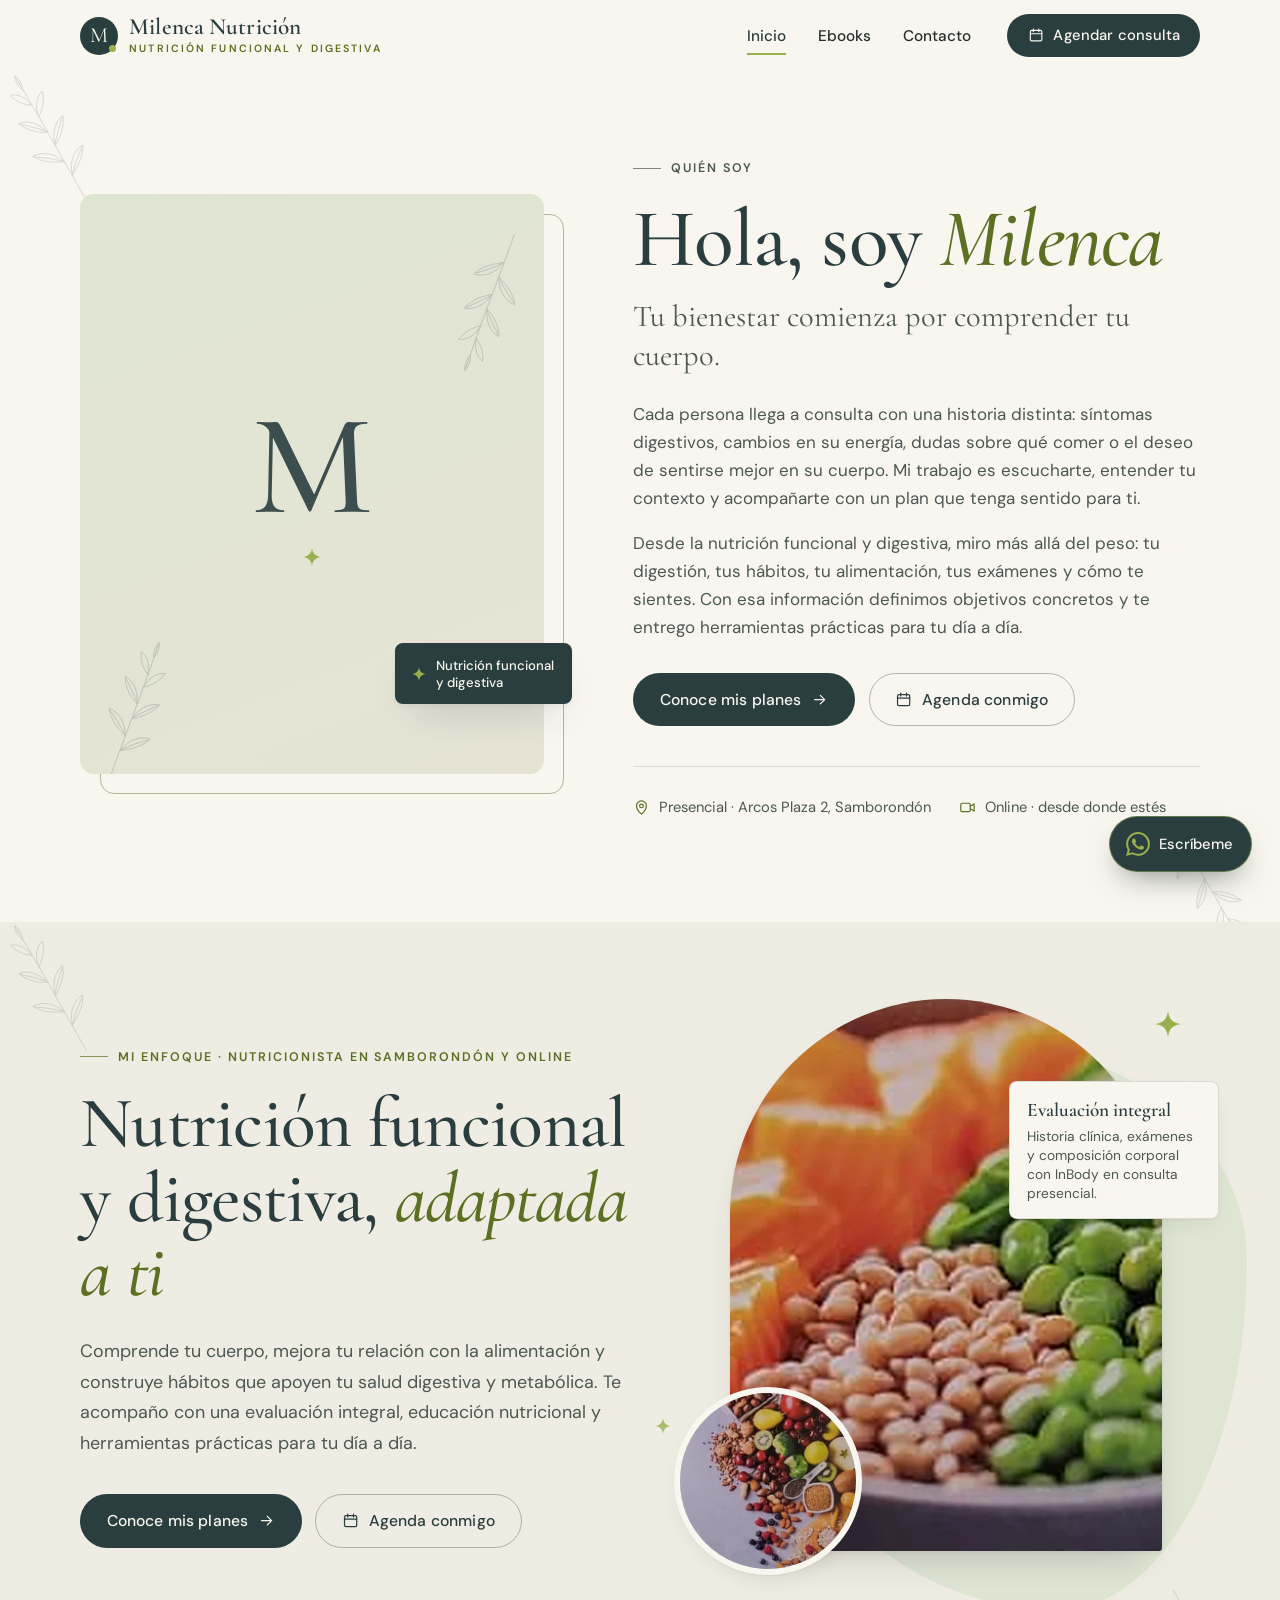
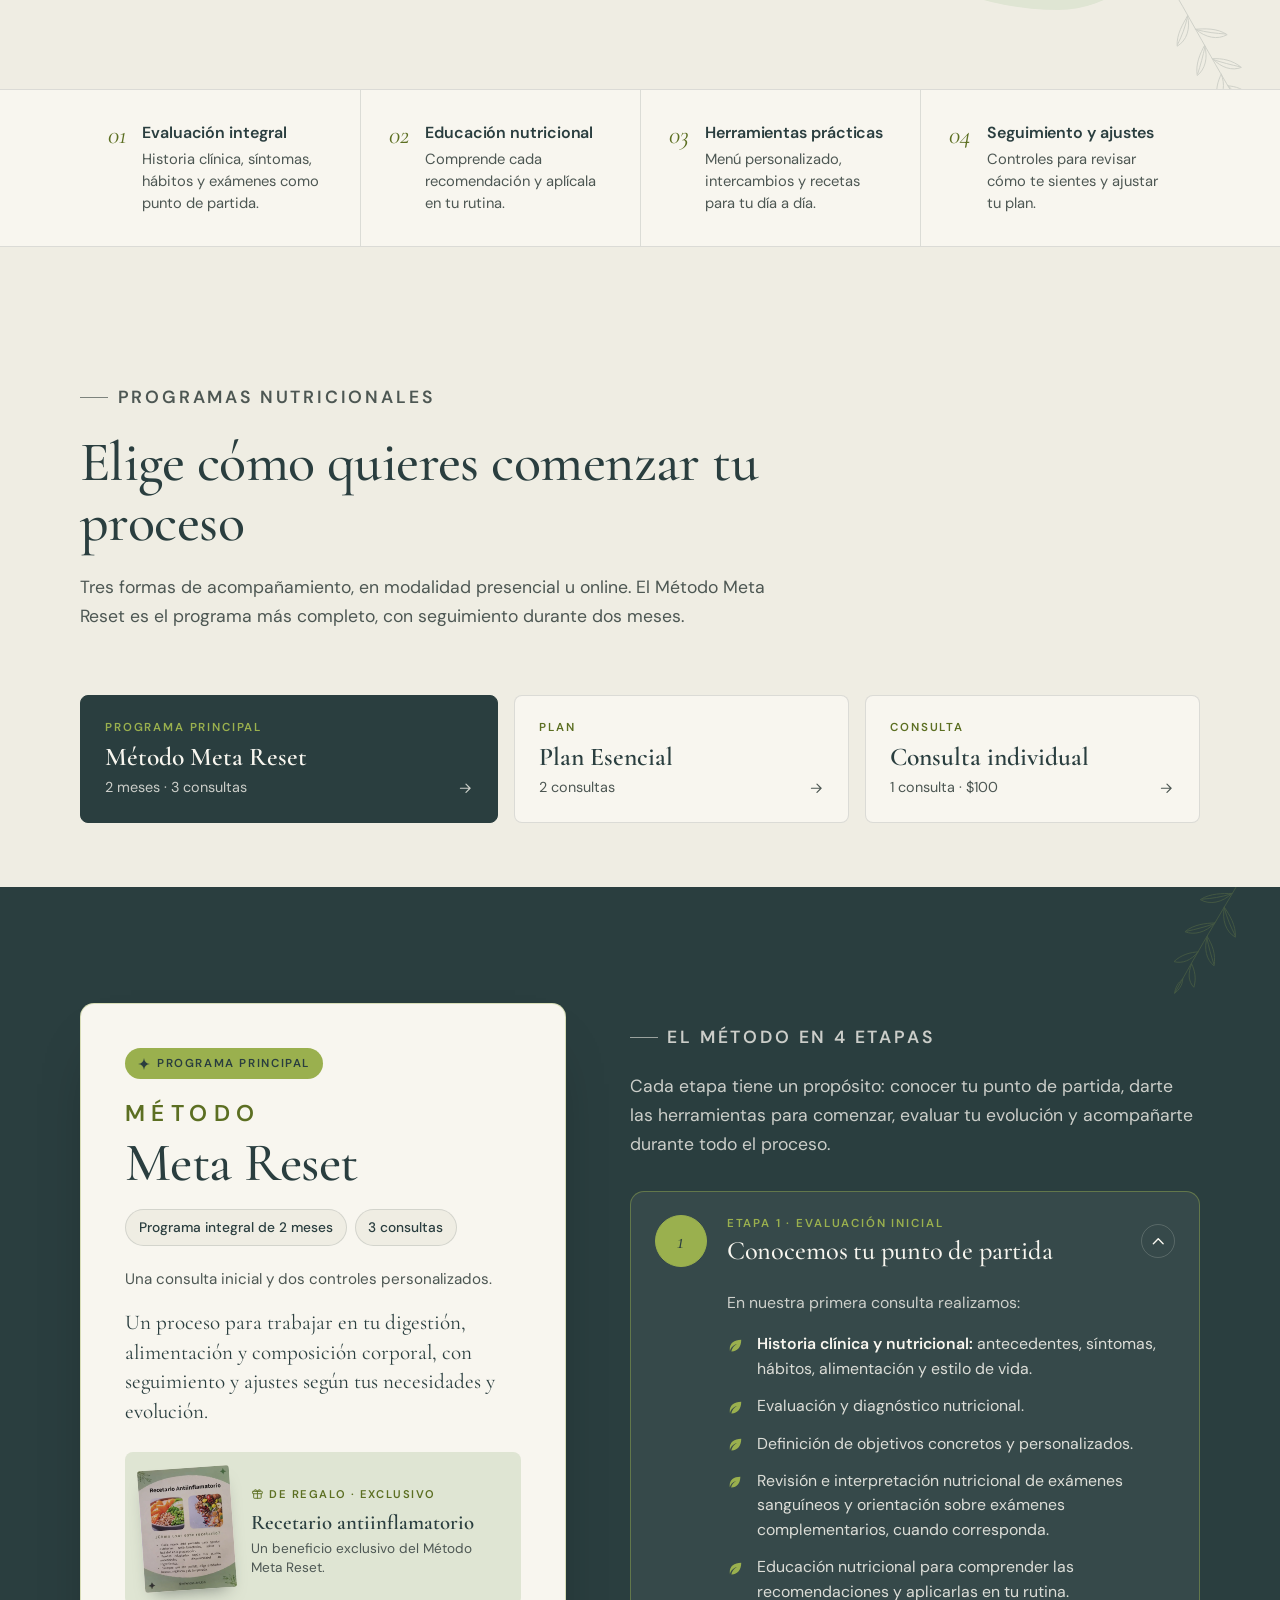
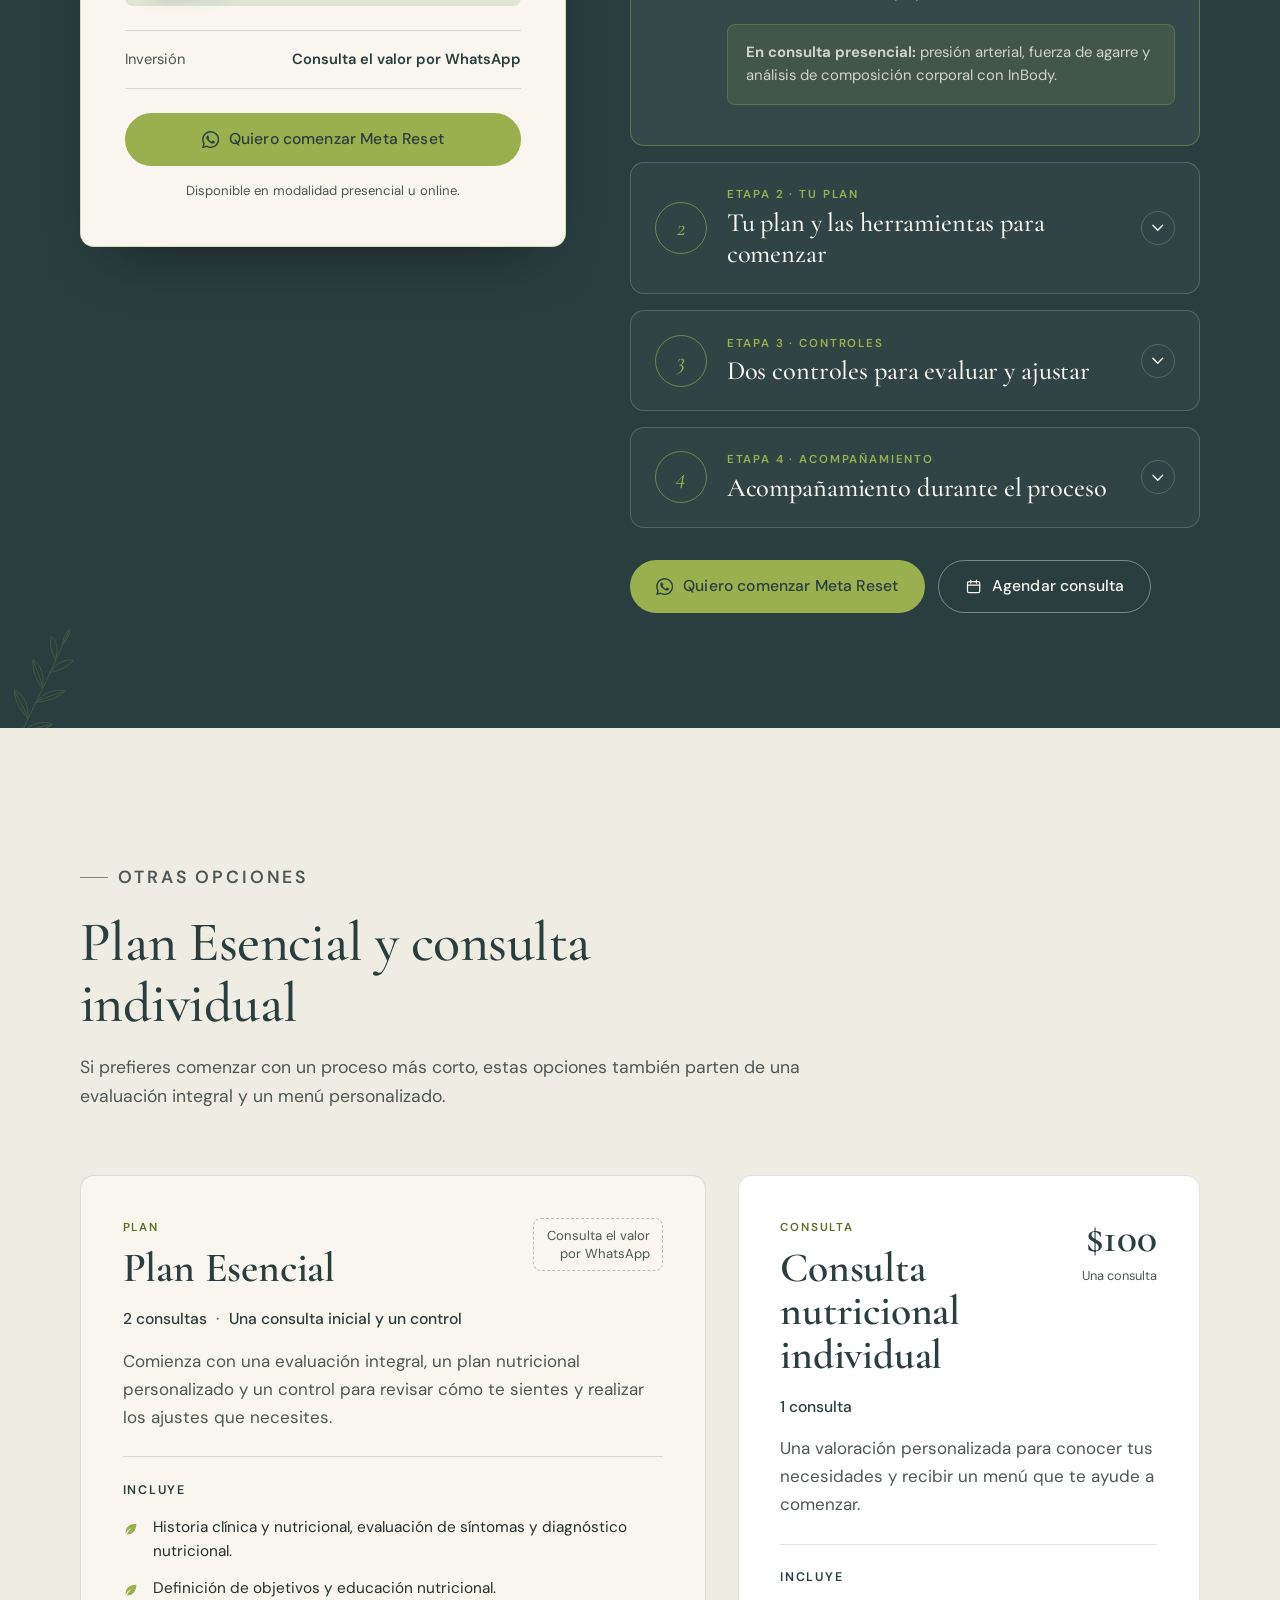
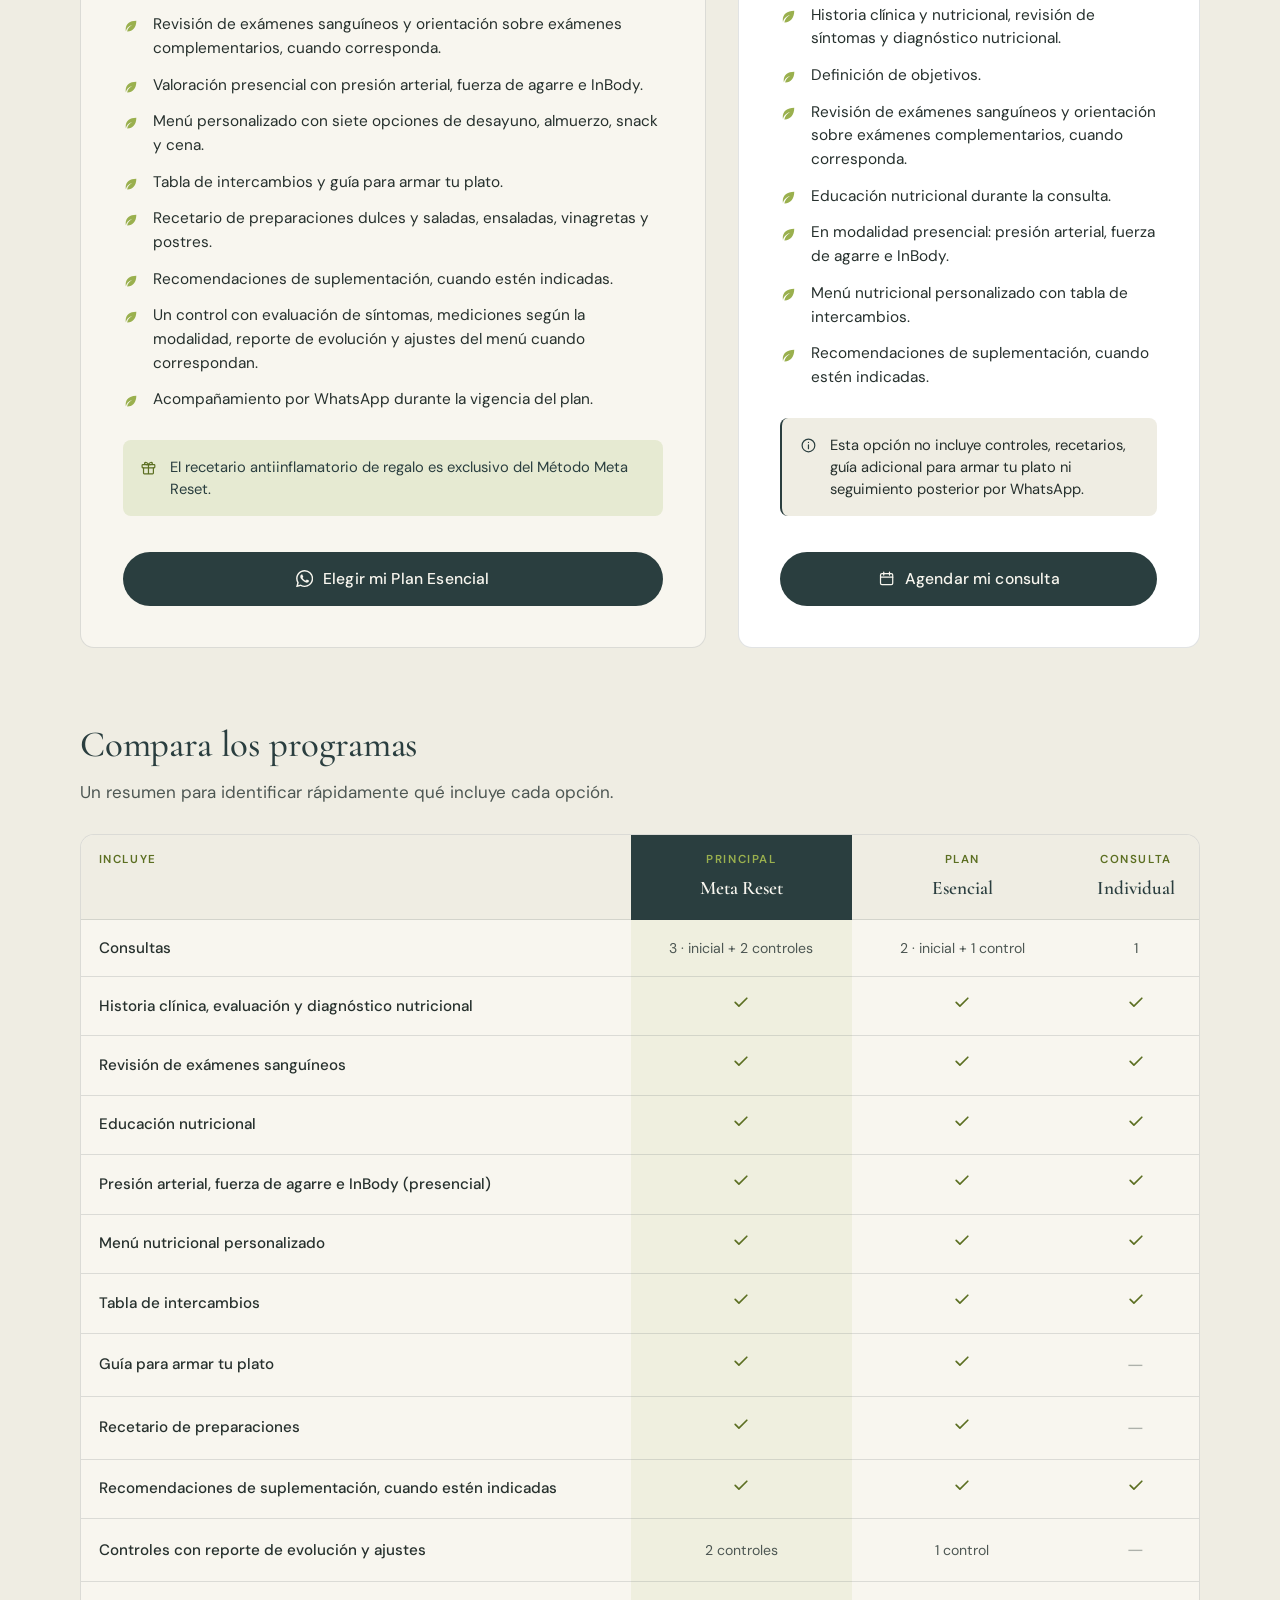
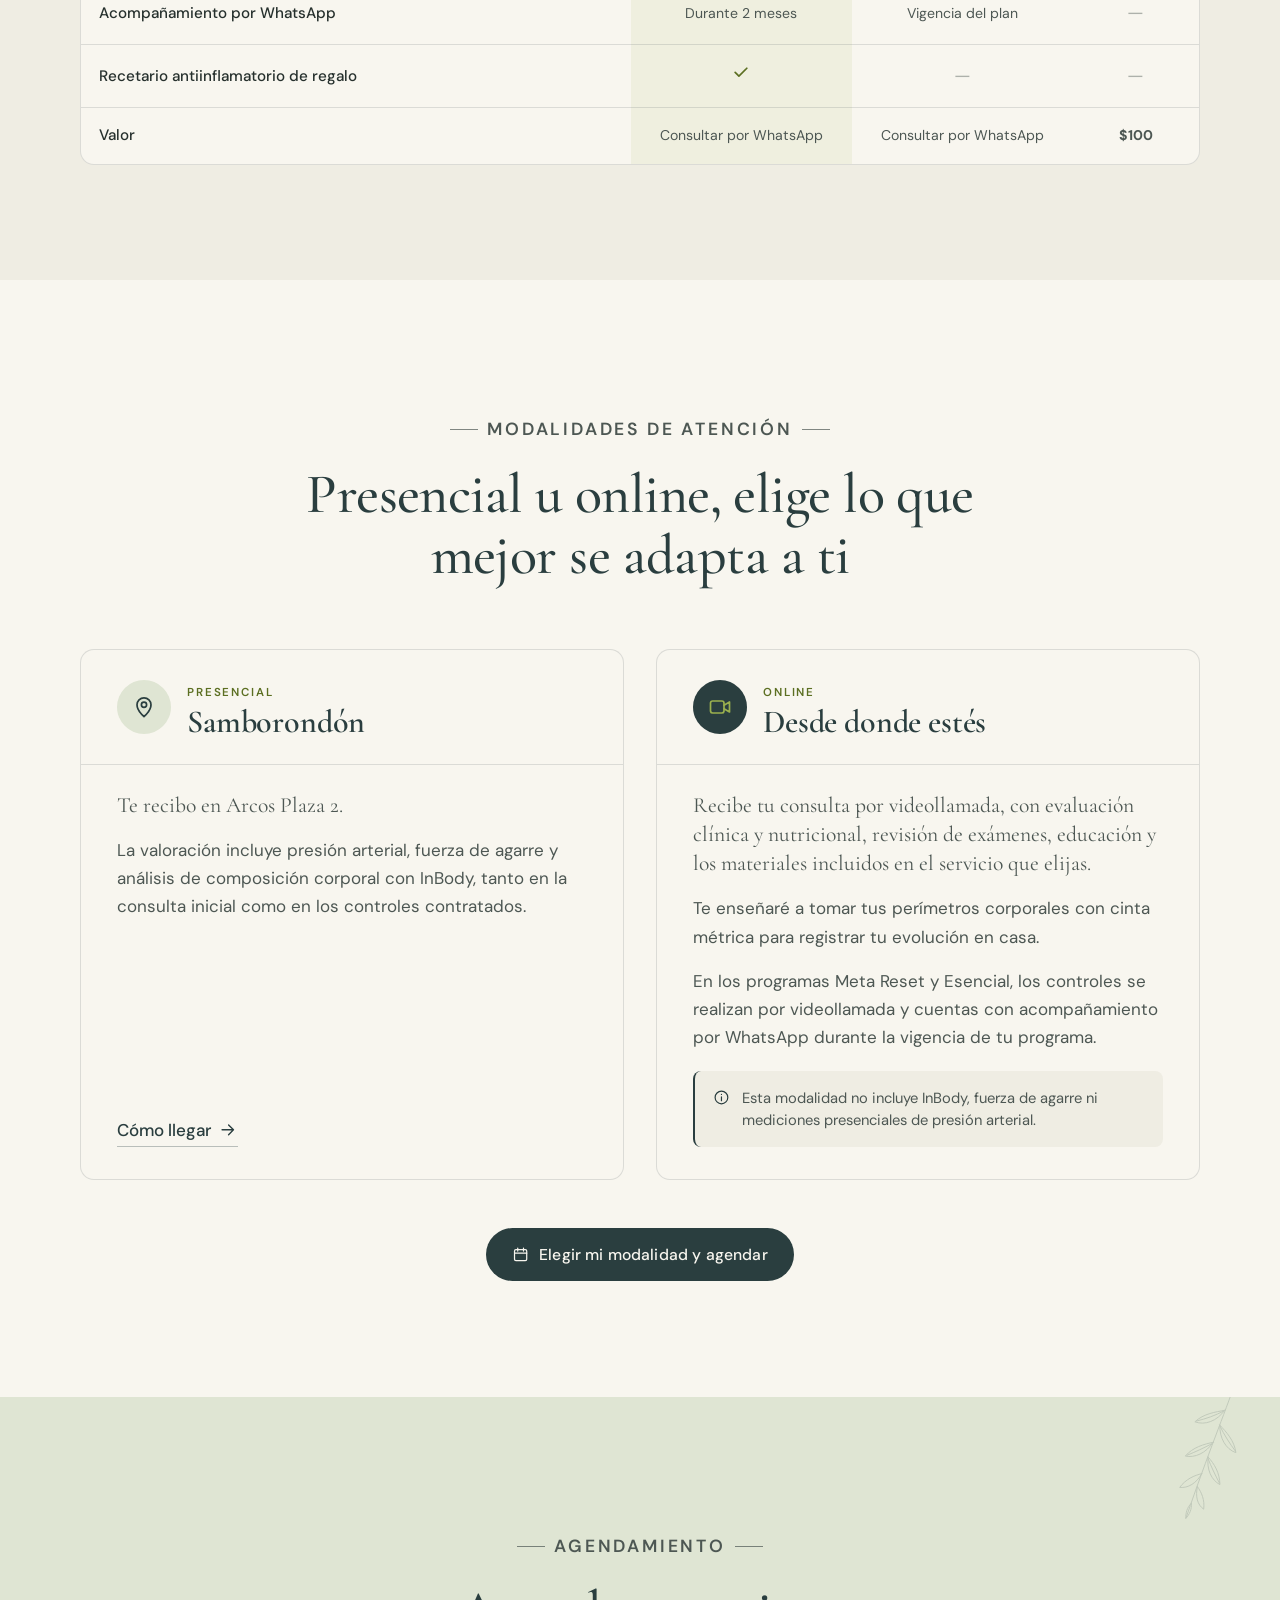
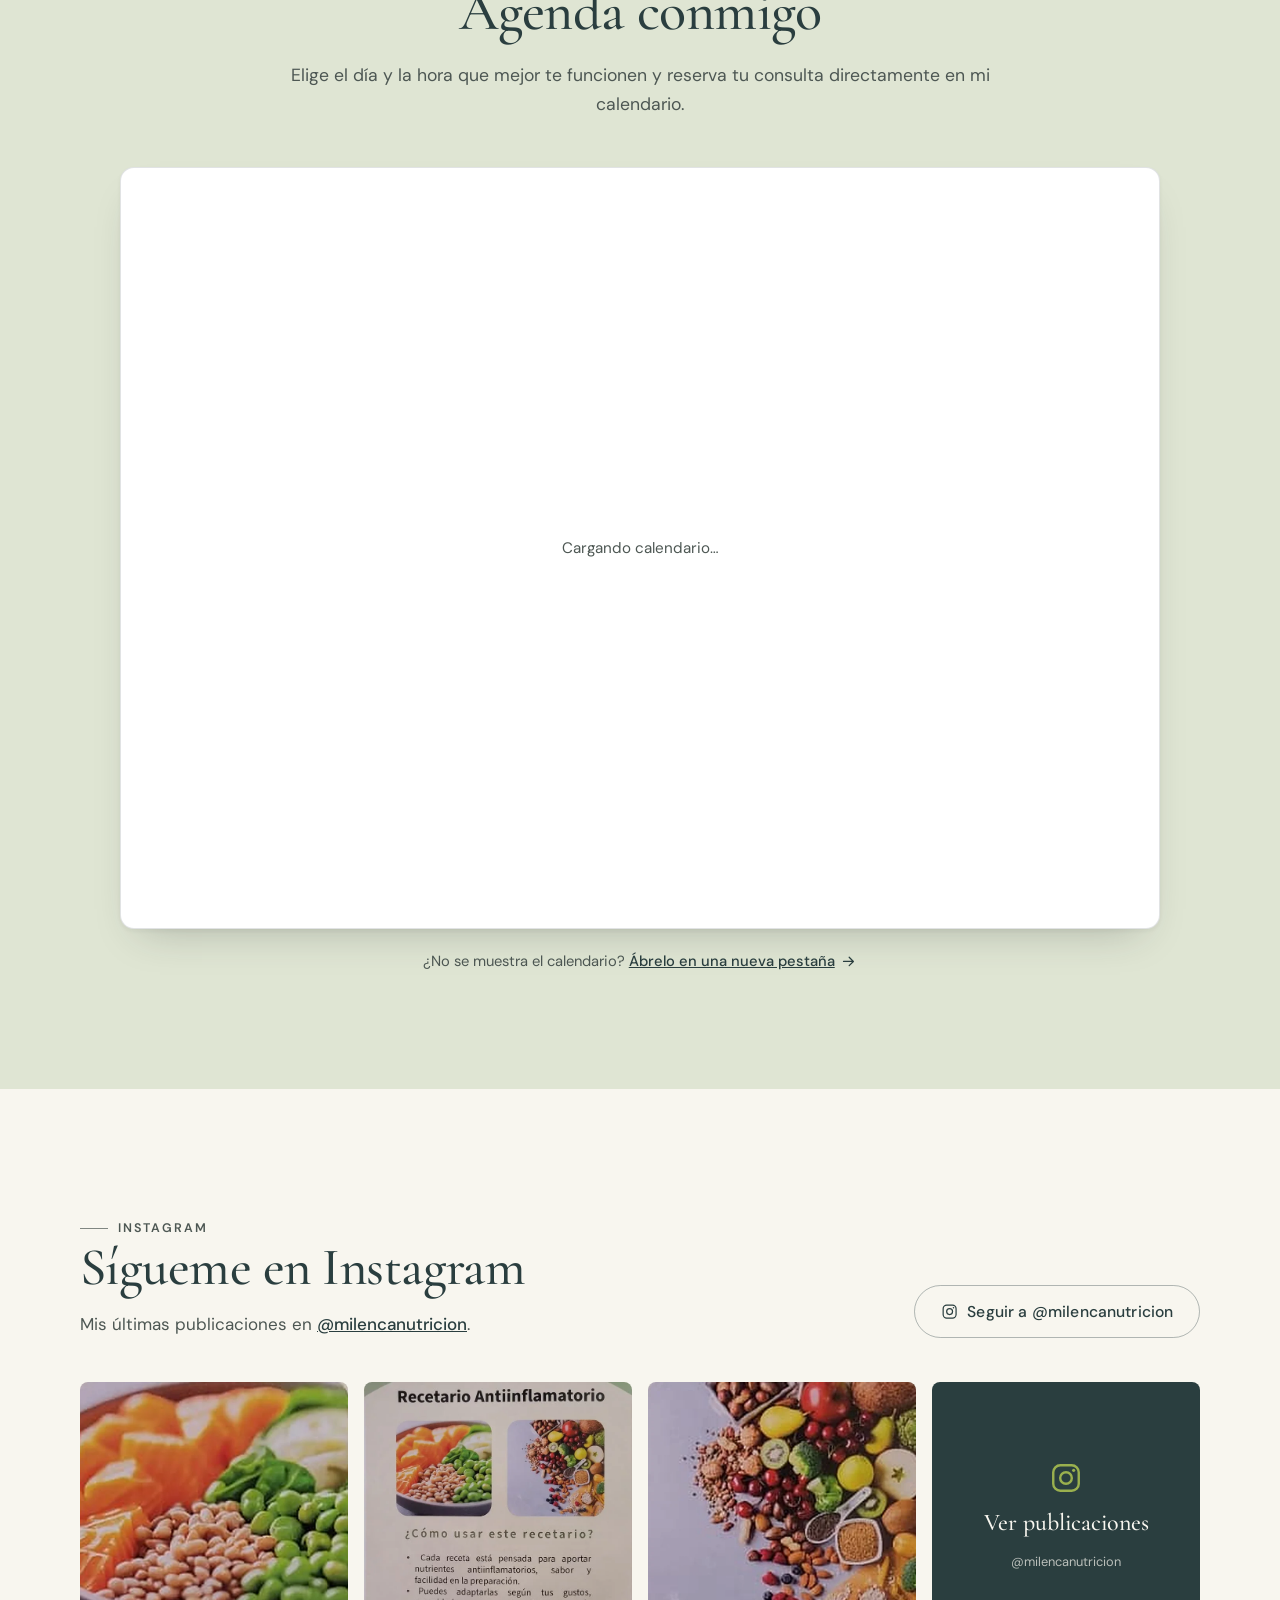
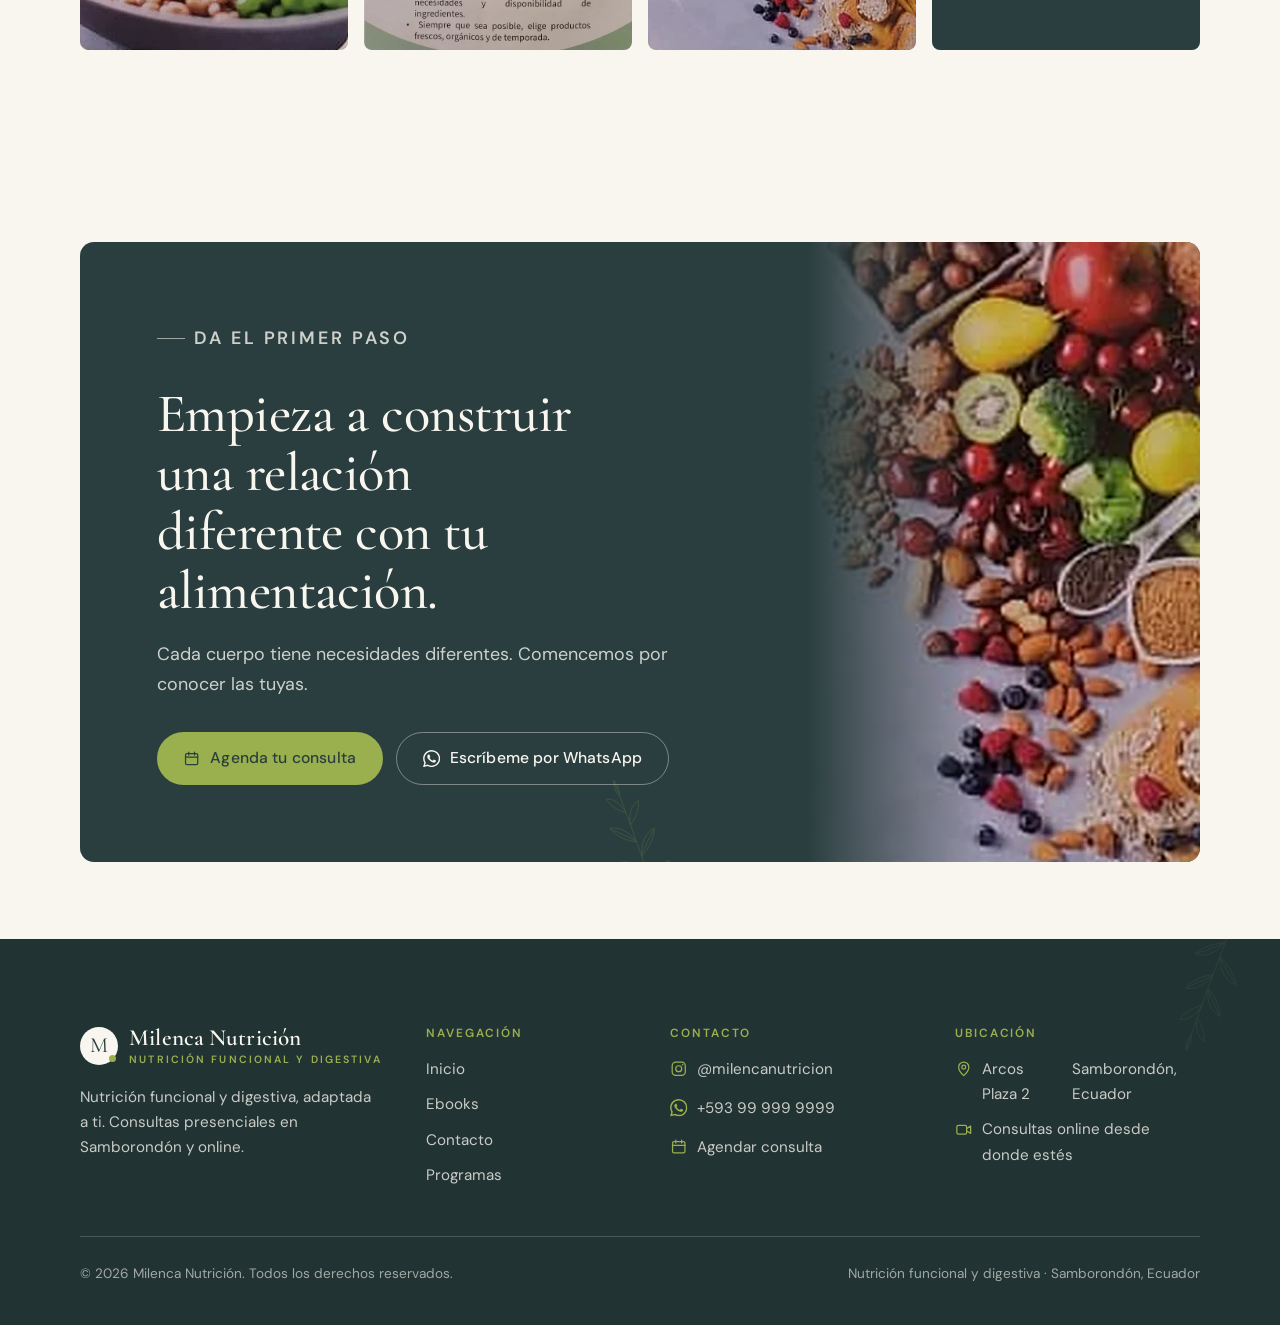
==== index.html @ fecabc4b "Add files via upload" ====
<!DOCTYPE html>
<html lang="es">
<head>
  <meta charset="utf-8">
  <meta name="viewport" content="width=device-width, initial-scale=1">
  <title>Milenca Nutrición | Nutricionista en Samborondón · Nutrición funcional y digestiva</title>
  <meta name="description" content="Nutricionista en Samborondón y online. Nutrición funcional y digestiva con evaluación integral, plan nutricional personalizado y seguimiento. Conoce el Método Meta Reset.">
  <meta name="robots" content="index, follow">
  <meta name="author" content="Milenca Nutrición">
  <meta name="theme-color" content="#2A3E3F">

  <!-- Open Graph / redes sociales.
       Al publicar, puedes reemplazar las rutas relativas de og:image por la URL absoluta
       (ej.: https://usuario.github.io/repositorio/assets/images/og-image.jpg). Ver README. -->
  <meta property="og:type" content="website">
  <meta property="og:locale" content="es_EC">
  <meta property="og:site_name" content="Milenca Nutrición">
  <meta property="og:title" content="Milenca Nutrición · Nutrición funcional y digestiva, adaptada a ti">
  <meta property="og:description" content="Nutricionista en Samborondón y online. Nutrición funcional y digestiva con evaluación integral, plan nutricional personalizado y seguimiento. Conoce el Método Meta Reset.">
  <meta property="og:image" content="assets/images/og-image.jpg">
  <meta property="og:image:width" content="1200">
  <meta property="og:image:height" content="630">
  <meta property="og:image:alt" content="Milenca Nutrición · Nutrición funcional y digestiva en Samborondón y online">
  <meta name="twitter:card" content="summary_large_image">
  <meta name="twitter:title" content="Milenca Nutrición · Nutrición funcional y digestiva, adaptada a ti">
  <meta name="twitter:description" content="Nutricionista en Samborondón y online. Nutrición funcional y digestiva con evaluación integral, plan nutricional personalizado y seguimiento. Conoce el Método Meta Reset.">
  <meta name="twitter:image" content="assets/images/og-image.jpg">

  <link rel="icon" href="assets/icons/favicon.svg" type="image/svg+xml">
  <link rel="icon" href="assets/icons/favicon-32.png" sizes="32x32" type="image/png">
  <link rel="apple-touch-icon" href="assets/icons/apple-touch-icon.png">
  <link rel="manifest" href="assets/icons/site.webmanifest">

  <link rel="preconnect" href="https://fonts.googleapis.com">
  <link rel="preconnect" href="https://fonts.gstatic.com" crossorigin>
  <link rel="stylesheet" href="https://fonts.googleapis.com/css2?family=Cormorant+Garamond:ital,wght@0,500;0,600;1,500&amp;family=DM+Sans:opsz,wght@9..40,400;9..40,500;9..40,600&amp;display=swap">
  <link rel="stylesheet" href="css/styles.css">
  <script type="application/ld+json">
  {
    "@context": "https://schema.org",
    "@type": "MedicalBusiness",
    "name": "Milenca Nutrición",
    "description": "Nutricionista en Samborondón. Nutrición funcional y digestiva, consulta nutricional presencial y online, y planes nutricionales personalizados.",
    "medicalSpecialty": "DietNutrition",
    "image": "assets/images/og-image.jpg",
    "address": {
      "@type": "PostalAddress",
      "streetAddress": "Arcos Plaza 2",
      "addressLocality": "Samborondón",
      "addressRegion": "Guayas",
      "addressCountry": "EC"
    },
    "areaServed": ["Samborondón", "Guayaquil", "Ecuador", "Online"],
    "sameAs": ["https://www.instagram.com/milencanutricion/"]
  }
  </script>
  <script>document.documentElement.classList.add("js");</script>
  <script src="js/config.js" defer></script>
  <script src="js/main.js" defer></script>
</head><body>
<svg xmlns="http://www.w3.org/2000/svg" style="display:none" aria-hidden="true">
  <symbol id="i-wa" viewBox="0 0 24 24"><path fill="currentColor" d="M17.47 14.38c-.3-.15-1.76-.87-2.03-.97-.27-.1-.47-.15-.67.15-.2.3-.77.97-.94 1.16-.17.2-.35.22-.64.07-.3-.15-1.26-.46-2.39-1.47-.88-.79-1.48-1.76-1.65-2.06-.17-.3-.02-.46.13-.6.13-.14.3-.35.45-.52.15-.17.2-.3.3-.5.1-.2.05-.37-.03-.52-.07-.15-.67-1.61-.91-2.2-.24-.58-.49-.5-.67-.51h-.57c-.2 0-.52.07-.8.37-.27.3-1.04 1.02-1.04 2.48s1.07 2.88 1.21 3.07c.15.2 2.1 3.2 5.08 4.49.71.31 1.26.49 1.7.63.71.22 1.36.19 1.87.12.57-.09 1.76-.72 2-1.41.25-.7.25-1.29.18-1.41-.08-.13-.27-.2-.57-.35zm-5.42 7.4h-.01a9.87 9.87 0 0 1-5.03-1.38l-.36-.21-3.74.98 1-3.65-.24-.37a9.86 9.86 0 0 1-1.51-5.26c0-5.45 4.44-9.88 9.89-9.88 2.64 0 5.12 1.03 6.99 2.9a9.82 9.82 0 0 1 2.89 6.99c0 5.45-4.44 9.88-9.88 9.88zm8.41-18.3A11.82 11.82 0 0 0 12.05 0C5.5 0 .16 5.34.16 11.89c0 2.1.55 4.14 1.59 5.95L.06 24l6.3-1.65a11.88 11.88 0 0 0 5.68 1.45h.01c6.55 0 11.89-5.34 11.89-11.89a11.82 11.82 0 0 0-3.48-8.41z"/></symbol>
  <symbol id="i-ig" viewBox="0 0 24 24"><g fill="none" stroke="currentColor" stroke-width="1.7"><rect x="3" y="3" width="18" height="18" rx="5"/><circle cx="12" cy="12" r="4.1"/></g><circle cx="17.4" cy="6.6" r="1.1" fill="currentColor"/></symbol>
  <symbol id="i-pin" viewBox="0 0 24 24"><g fill="none" stroke="currentColor" stroke-width="1.7" stroke-linecap="round" stroke-linejoin="round"><path d="M12 21.5s-7-6.1-7-11.7a7 7 0 0 1 14 0c0 5.6-7 11.7-7 11.7z"/><circle cx="12" cy="9.8" r="2.6"/></g></symbol>
  <symbol id="i-cal" viewBox="0 0 24 24"><g fill="none" stroke="currentColor" stroke-width="1.7" stroke-linecap="round" stroke-linejoin="round"><rect x="3.5" y="5" width="17" height="15.5" rx="2"/><path d="M3.5 10h17M8 3v4M16 3v4"/></g></symbol>
  <symbol id="i-video" viewBox="0 0 24 24"><g fill="none" stroke="currentColor" stroke-width="1.7" stroke-linecap="round" stroke-linejoin="round"><rect x="2.5" y="6" width="13.5" height="12" rx="2.2"/><path d="m16 10.2 5.5-3.2v10l-5.5-3.2"/></g></symbol>
  <symbol id="i-arrow" viewBox="0 0 24 24"><path fill="none" stroke="currentColor" stroke-width="1.7" stroke-linecap="round" stroke-linejoin="round" d="M5 12h14M13 6l6 6-6 6"/></symbol>
  <symbol id="i-check" viewBox="0 0 24 24"><path fill="none" stroke="currentColor" stroke-width="2" stroke-linecap="round" stroke-linejoin="round" d="m5 12.5 4.5 4.5L19 7.5"/></symbol>
  <symbol id="i-chev" viewBox="0 0 24 24"><path fill="none" stroke="currentColor" stroke-width="1.7" stroke-linecap="round" stroke-linejoin="round" d="m6 9 6 6 6-6"/></symbol>
  <symbol id="i-gift" viewBox="0 0 24 24"><g fill="none" stroke="currentColor" stroke-width="1.7" stroke-linecap="round" stroke-linejoin="round"><rect x="3" y="8" width="18" height="4.5" rx="1"/><path d="M5 12.5V20a1 1 0 0 0 1 1h12a1 1 0 0 0 1-1v-7.5M12 8v13M12 8C10.5 4.5 6.5 4 6.5 6.3 6.5 8 10 8 12 8zm0 0c1.5-3.5 5.5-4 5.5-1.7C17.5 8 14 8 12 8z"/></g></symbol>
  <symbol id="i-info" viewBox="0 0 24 24"><g fill="none" stroke="currentColor" stroke-width="1.7" stroke-linecap="round"><circle cx="12" cy="12" r="9"/><path d="M12 11v5.5M12 7.6v.2"/></g></symbol>
  <symbol id="i-sparkle" viewBox="0 0 24 24"><path fill="currentColor" d="M12 0c.9 7.4 4.6 11.1 12 12-7.4.9-11.1 4.6-12 12-.9-7.4-4.6-11.1-12-12C7.4 11.1 11.1 7.4 12 0z"/></symbol>
  <symbol id="i-branch" viewBox="0 0 100 220"><g fill="none" stroke="currentColor" stroke-width="1.3" stroke-linecap="round" stroke-linejoin="round"><path d="M50 218C49 170 52 110 50 8"/><path d="M50.5 175c11.5-7 27.5-15 35.5-31-16 0-30 12-35.5 31z"/><path d="M51 174c11-12 21-20 33-28"/><path d="M50 152c-12-6-28-14-36-30 16 0 30 12 36 30z"/><path d="M49.5 151c-11-11-22-19-34-27"/><path d="M50.5 125c11.5-7 25.5-17 31.5-33-14 2-27 14-31.5 33z"/><path d="M51 123c10-11 19-20 29-29"/><path d="M50 102c-12-6-24-16-30-32 14 2 26 14 30 32z"/><path d="M49.5 100c-9-10-18-19-28-28"/><path d="M50.5 76c9.5-6 19.5-16 23.5-30-12 3-21 14-23.5 30z"/><path d="M50 56c-9-6-17-15-20-28 11 3 18 13 20 28z"/><path d="M50 30c-4-8-3-16 0-24 3 8 4 16 0 24z"/></g></symbol>
</svg>

<a class="skip-link" href="#contenido">Saltar al contenido</a>

<header class="site-header">
  <div class="container nav">
    <a class="brand" href="index.html" aria-label="Milenca Nutrición, ir al inicio">
      <span class="brand__mark" aria-hidden="true">M</span>
      <span class="brand__text">
        <span class="brand__name">Milenca Nutrición</span>
        <span class="brand__tag">Nutrición funcional y digestiva</span>
      </span>
    </a>

    <button class="nav__toggle" type="button" aria-expanded="false" aria-controls="menu-principal" aria-label="Abrir menú">
      <span class="nav__toggle-bars" aria-hidden="true"><span></span><span></span><span></span></span>
    </button>

    <nav class="nav__menu" id="menu-principal" aria-label="Navegación principal">
      <ul class="nav__links">
        <li><a href="index.html" aria-current="page">Inicio</a></li>
        <li><a href="ebooks.html">Ebooks</a></li>
        <li><a href="contacto.html">Contacto</a></li>
      </ul>
      <a class="btn btn--primary btn--sm" href="contacto.html" data-calendar>
        <svg class="icon" aria-hidden="true"><use href="#i-cal"/></svg>
        Agendar consulta
      </a>
    </nav>
  </div>
</header>

<main id="contenido">

  <!-- ===================== QUIÉN SOY (primera sección) ===================== -->
  <section class="intro" id="quien-soy" aria-labelledby="hero-title">
    <svg class="botanical botanical--tl" aria-hidden="true"><use href="#i-branch"/></svg>
    <svg class="botanical botanical--br" aria-hidden="true"><use href="#i-branch"/></svg>
    <div class="container about__grid">
      <div class="about__photo reveal">
        <div class="about__offset" aria-hidden="true"></div>
        <div class="about__frame">
          <!-- ✏️ FOTOGRAFÍA DE MILENCA
               Sube la foto a assets/images/ con el nombre milenca.webp (vertical, 4:5, ~1000x1250 px)
               y aparecerá aquí automáticamente. Mientras no exista, se muestra el monograma "M". -->
          <div class="about__placeholder" aria-hidden="true">
            <svg class="botanical botanical--a" aria-hidden="true"><use href="#i-branch"/></svg>
            <svg class="botanical botanical--b" aria-hidden="true"><use href="#i-branch"/></svg>
            <span class="monogram">M</span>
            <svg class="sparkle" aria-hidden="true"><use href="#i-sparkle"/></svg>
          </div>
          <img class="about__img" src="assets/images/milenca.webp" width="1000" height="1250" fetchpriority="high"
               alt="Milenca, nutricionista de Milenca Nutrición" onerror="this.remove()">
        </div>
        <div class="about__badge">
          <svg class="sparkle" aria-hidden="true"><use href="#i-sparkle"/></svg>
          <span>Nutrición funcional<br>y digestiva</span>
        </div>
      </div>

      <div class="about__content">
        <p class="eyebrow reveal">Quién soy</p>
        <h1 id="hero-title" class="about__title reveal" data-delay="1">Hola, soy <em>Milenca</em></h1>
        <p class="about__kicker reveal" data-delay="1">Tu bienestar comienza por comprender tu cuerpo.</p>
        <!-- ✏️ TEXTO DE PRESENTACIÓN EDITABLE: reemplaza estos párrafos por la presentación personal de Milenca. -->
        <div class="about__text reveal" data-delay="2">
          <p>Cada persona llega a consulta con una historia distinta: síntomas digestivos, cambios en su energía, dudas sobre qué comer o el deseo de sentirse mejor en su cuerpo. Mi trabajo es escucharte, entender tu contexto y acompañarte con un plan que tenga sentido para ti.</p>
          <p>Desde la nutrición funcional y digestiva, miro más allá del peso: tu digestión, tus hábitos, tu alimentación, tus exámenes y cómo te sientes. Con esa información definimos objetivos concretos y te entrego herramientas prácticas para tu día a día.</p>
        </div>
        <div class="btn-row reveal" data-delay="3">
          <a class="btn btn--primary" href="#planes">Conoce mis planes <svg class="icon arrow" aria-hidden="true"><use href="#i-arrow"/></svg></a>
          <a class="btn btn--ghost" href="#agenda"><svg class="icon" aria-hidden="true"><use href="#i-cal"/></svg> Agenda conmigo</a>
        </div>
        <ul class="hero__meta reveal" data-delay="3">
          <li><svg class="icon" aria-hidden="true"><use href="#i-pin"/></svg><span>Presencial · <span data-config="location.line1">Arcos Plaza 2</span>, Samborondón</span></li>
          <li><svg class="icon" aria-hidden="true"><use href="#i-video"/></svg> Online · desde donde estés</li>
        </ul>
      </div>
    </div>
  </section>

  <!-- ===================== PROPUESTA DE VALOR ===================== -->
  <section class="hero hero--value" id="enfoque" aria-labelledby="value-title">
    <svg class="botanical botanical--tl" aria-hidden="true"><use href="#i-branch"/></svg>
    <svg class="botanical botanical--br" aria-hidden="true"><use href="#i-branch"/></svg>
    <div class="container hero__grid">
      <div class="hero__content">
        <p class="eyebrow reveal">Mi enfoque · Nutricionista en Samborondón y online</p>
        <h2 id="value-title" class="hero__title reveal" data-delay="1">Nutrición funcional y digestiva, <em>adaptada a ti</em></h2>
        <p class="lead reveal" data-delay="2">Comprende tu cuerpo, mejora tu relación con la alimentación y construye hábitos que apoyen tu salud digestiva y metabólica. Te acompaño con una evaluación integral, educación nutricional y herramientas prácticas para tu día a día.</p>
        <div class="btn-row reveal" data-delay="3">
          <a class="btn btn--primary" href="#planes">Conoce mis planes <svg class="icon arrow" aria-hidden="true"><use href="#i-arrow"/></svg></a>
          <a class="btn btn--ghost" href="#agenda"><svg class="icon" aria-hidden="true"><use href="#i-cal"/></svg> Agenda conmigo</a>
        </div>
      </div>

      <div class="hero__visual reveal" data-delay="2">
        <div class="hero__blob" aria-hidden="true"></div>
        <div class="hero__arch">
          <img src="assets/images/bowl-antiinflamatorio.webp" width="720" height="720" loading="lazy" decoding="async"
               alt="Bowl saludable con salmón, legumbres, edamame y hojas verdes">
        </div>
        <div class="hero__inset">
          <img src="assets/images/alimentos-naturales.webp" width="720" height="720" loading="lazy" decoding="async"
               alt="Frutas, verduras, frutos secos y semillas sobre una mesa">
        </div>
        <div class="hero__badge">
          <strong>Evaluación integral</strong>
          Historia clínica, exámenes y composición corporal con InBody en consulta presencial.
        </div>
        <svg class="hero__sparkle hero__sparkle--1" aria-hidden="true"><use href="#i-sparkle"/></svg>
        <svg class="hero__sparkle hero__sparkle--2" aria-hidden="true"><use href="#i-sparkle"/></svg>
      </div>
    </div>
  </section>

  <!-- ===================== PILARES ===================== -->
  <section class="pillars" aria-labelledby="pillars-title">
    <h2 class="visually-hidden" id="pillars-title">Cómo te acompaño</h2>
    <div class="container pillars__grid">
      <div class="pillar reveal"><span class="pillar__num" aria-hidden="true">01</span><div><h3>Evaluación integral</h3><p>Historia clínica, síntomas, hábitos y exámenes como punto de partida.</p></div></div>
      <div class="pillar reveal" data-delay="1"><span class="pillar__num" aria-hidden="true">02</span><div><h3>Educación nutricional</h3><p>Comprende cada recomendación y aplícala en tu rutina.</p></div></div>
      <div class="pillar reveal" data-delay="2"><span class="pillar__num" aria-hidden="true">03</span><div><h3>Herramientas prácticas</h3><p>Menú personalizado, intercambios y recetas para tu día a día.</p></div></div>
      <div class="pillar reveal" data-delay="3"><span class="pillar__num" aria-hidden="true">04</span><div><h3>Seguimiento y ajustes</h3><p>Controles para revisar cómo te sientes y ajustar tu plan.</p></div></div>
    </div>
  </section>

  <!-- ===================== PROGRAMAS: INTRO ===================== -->
  <section class="section section--cream2 programs-intro" id="planes" aria-labelledby="planes-title">
    <div class="container">
      <div class="section-head reveal">
        <p class="eyebrow">Programas nutricionales</p>
        <h2 id="planes-title">Elige cómo quieres comenzar tu proceso</h2>
        <p>Tres formas de acompañamiento, en modalidad presencial u online. El Método Meta Reset es el programa más completo, con seguimiento durante dos meses.</p>
      </div>
      <nav class="plan-nav reveal" data-delay="1" aria-label="Programas disponibles">
        <a class="is-featured" href="#meta-reset">
          <span class="plan-nav__label">Programa principal</span>
          <span class="plan-nav__name">Método Meta Reset</span>
          <span class="plan-nav__meta">2 meses · 3 consultas <svg class="icon arrow" aria-hidden="true"><use href="#i-arrow"/></svg></span>
        </a>
        <a href="#plan-esencial">
          <span class="plan-nav__label">Plan</span>
          <span class="plan-nav__name">Plan Esencial</span>
          <span class="plan-nav__meta">2 consultas <svg class="icon arrow" aria-hidden="true"><use href="#i-arrow"/></svg></span>
        </a>
        <a href="#consulta-individual">
          <span class="plan-nav__label">Consulta</span>
          <span class="plan-nav__name">Consulta individual</span>
          <span class="plan-nav__meta">1 consulta · $100 <svg class="icon arrow" aria-hidden="true"><use href="#i-arrow"/></svg></span>
        </a>
      </nav>
    </div>
  </section>

  <!-- ===================== MÉTODO META RESET ===================== -->
  <section class="section section--dark meta-reset" id="meta-reset" aria-labelledby="meta-title">
    <svg class="botanical botanical--a" aria-hidden="true"><use href="#i-branch"/></svg>
    <svg class="botanical botanical--b" aria-hidden="true"><use href="#i-branch"/></svg>
    <div class="container meta-reset__grid">

      <article class="program-card reveal">
        <span class="program-card__tag"><svg class="sparkle" aria-hidden="true"><use href="#i-sparkle"/></svg> Programa principal</span>
        <h2 id="meta-title"><span>Método</span>Meta Reset</h2>
        <ul class="program-card__facts" aria-label="Duración y consultas">
          <li>Programa integral de 2 meses</li>
          <li>3 consultas</li>
        </ul>
        <p class="program-card__sub">Una consulta inicial y dos controles personalizados.</p>
        <p class="program-card__desc">Un proceso para trabajar en tu digestión, alimentación y composición corporal, con seguimiento y ajustes según tus necesidades y evolución.</p>

        <div class="gift">
          <div class="gift__cover">
            <img src="assets/images/recetario-antiinflamatorio.webp" width="684" height="909" loading="lazy" decoding="async"
                 alt="Portada del Recetario Antiinflamatorio de Milenca Nutrición">
          </div>
          <div>
            <span class="gift__label"><svg class="icon" aria-hidden="true"><use href="#i-gift"/></svg> De regalo · Exclusivo</span>
            <p class="gift__title">Recetario antiinflamatorio</p>
            <p>Un beneficio exclusivo del Método Meta Reset.</p>
          </div>
        </div>

        <div class="program-card__price">
          <span>Inversión</span>
          <strong>Consulta el valor por WhatsApp</strong>
        </div>
        <a class="btn btn--accent" href="contacto.html" data-wa="metaReset"><svg class="icon" aria-hidden="true"><use href="#i-wa"/></svg> Quiero comenzar Meta Reset</a>
        <p class="program-card__fine">Disponible en modalidad presencial u online.</p>
      </article>

      <div class="stages-col">
        <div class="section-head reveal" style="margin-bottom:2rem">
          <p class="eyebrow">El método en 4 etapas</p>
          <p style="margin-top:0">Cada etapa tiene un propósito: conocer tu punto de partida, darte las herramientas para comenzar, evaluar tu evolución y acompañarte durante todo el proceso.</p>
        </div>

        <div class="stages">
          <details class="stage reveal" open>
            <summary>
              <span class="stage__num" aria-hidden="true">1</span>
              <span><span class="stage__kicker">Etapa 1 · Evaluación inicial</span><h3 class="stage__title">Conocemos tu punto de partida</h3></span>
              <span class="stage__chev" aria-hidden="true"><svg class="icon" aria-hidden="true"><use href="#i-chev"/></svg></span>
            </summary>
            <div class="stage__body">
              <p>En nuestra primera consulta realizamos:</p>
              <ul class="check-list">
                <li><strong>Historia clínica y nutricional:</strong> antecedentes, síntomas, hábitos, alimentación y estilo de vida.</li>
                <li>Evaluación y diagnóstico nutricional.</li>
                <li>Definición de objetivos concretos y personalizados.</li>
                <li>Revisión e interpretación nutricional de exámenes sanguíneos y orientación sobre exámenes complementarios, cuando corresponda.</li>
                <li>Educación nutricional para comprender las recomendaciones y aplicarlas en tu rutina.</li>
              </ul>
              <p class="stage__note"><strong>En consulta presencial:</strong> presión arterial, fuerza de agarre y análisis de composición corporal con InBody.</p>
            </div>
          </details>

          <details class="stage reveal">
            <summary>
              <span class="stage__num" aria-hidden="true">2</span>
              <span><span class="stage__kicker">Etapa 2 · Tu plan</span><h3 class="stage__title">Tu plan y las herramientas para comenzar</h3></span>
              <span class="stage__chev" aria-hidden="true"><svg class="icon" aria-hidden="true"><use href="#i-chev"/></svg></span>
            </summary>
            <div class="stage__body">
              <p>Recibirás:</p>
              <ul class="check-list">
                <li><strong>Menú nutricional personalizado:</strong> siete opciones para cada tiempo de comida —desayuno, almuerzo, snack y cena— con porciones claras.</li>
                <li><strong>Tabla de intercambios:</strong> para sustituir alimentos y mantener variedad.</li>
                <li><strong>Guía para armar tu plato:</strong> aprende a combinar tus alimentos según tus necesidades.</li>
                <li><strong>Recetario variado:</strong> preparaciones dulces y saladas, ensaladas, vinagretas y postres.</li>
                <li>Recomendaciones de suplementación, cuando estén indicadas.</li>
              </ul>
              <p class="stage__note"><span class="stage__gift"><svg class="icon" aria-hidden="true"><use href="#i-gift"/></svg> De regalo</span> <strong>Recetario antiinflamatorio</strong>, exclusivo del Método Meta Reset.</p>
            </div>
          </details>

          <details class="stage reveal">
            <summary>
              <span class="stage__num" aria-hidden="true">3</span>
              <span><span class="stage__kicker">Etapa 3 · Controles</span><h3 class="stage__title">Dos controles para evaluar y ajustar</h3></span>
              <span class="stage__chev" aria-hidden="true"><svg class="icon" aria-hidden="true"><use href="#i-chev"/></svg></span>
            </summary>
            <div class="stage__body">
              <p>Tu progreso también se refleja en cómo te sientes. En cada control revisamos:</p>
              <ul class="check-list">
                <li>Energía y estado de ánimo.</li>
                <li>Digestión y hábitos intestinales.</li>
                <li>Cambios que hayas observado en tu piel.</li>
                <li>Hambre, saciedad y adaptación al menú.</li>
                <li>Cómo te queda la ropa y cambios en tu composición corporal.</li>
                <li>Dificultades, dudas y hábitos que necesitas reforzar.</li>
              </ul>
              <p class="stage__note"><strong>En modalidad presencial,</strong> repetimos la evaluación de presión arterial, fuerza de agarre e InBody.</p>
              <p class="stage__note">Cada control incluye un <strong>reporte de evolución</strong> y los ajustes necesarios en porciones o preparaciones, considerando tus resultados, síntomas, apetito y objetivos.</p>
            </div>
          </details>

          <details class="stage reveal">
            <summary>
              <span class="stage__num" aria-hidden="true">4</span>
              <span><span class="stage__kicker">Etapa 4 · Acompañamiento</span><h3 class="stage__title">Acompañamiento durante el proceso</h3></span>
              <span class="stage__chev" aria-hidden="true"><svg class="icon" aria-hidden="true"><use href="#i-chev"/></svg></span>
            </summary>
            <div class="stage__body">
              <p>Durante los dos meses contarás con <strong>seguimiento por WhatsApp</strong> para resolver dudas sobre tu plan y acompañarte en su aplicación.</p>
            </div>
          </details>
        </div>

        <div class="stages__actions reveal">
          <a class="btn btn--accent" href="contacto.html" data-wa="metaReset"><svg class="icon" aria-hidden="true"><use href="#i-wa"/></svg> Quiero comenzar Meta Reset</a>
          <a class="btn btn--light" href="contacto.html" data-calendar><svg class="icon" aria-hidden="true"><use href="#i-cal"/></svg> Agendar consulta</a>
        </div>
      </div>
    </div>
  </section>

  <!-- ===================== PLAN ESENCIAL + CONSULTA INDIVIDUAL ===================== -->
  <section class="section section--cream2" aria-labelledby="otros-title">
    <div class="container">
      <div class="section-head reveal">
        <p class="eyebrow">Otras opciones</p>
        <h2 id="otros-title">Plan Esencial y consulta individual</h2>
        <p>Si prefieres comenzar con un proceso más corto, estas opciones también parten de una evaluación integral y un menú personalizado.</p>
      </div>

      <div class="plans__grid">
        <article class="plan-card plan-card--esencial reveal" id="plan-esencial" aria-labelledby="esencial-title">
          <div class="plan-card__head">
            <div>
              <span class="plan-card__label">Plan</span>
              <h3 class="plan-card__title" id="esencial-title">Plan Esencial</h3>
            </div>
            <p class="plan-card__price plan-card__price--ask">Consulta el valor por WhatsApp</p>
          </div>
          <p class="plan-card__facts">2 consultas <span>·</span> Una consulta inicial y un control</p>
          <p class="plan-card__desc">Comienza con una evaluación integral, un plan nutricional personalizado y un control para revisar cómo te sientes y realizar los ajustes que necesites.</p>
          <p class="plan-card__includes-title">Incluye</p>
          <ul class="check-list">
            <li>Historia clínica y nutricional, evaluación de síntomas y diagnóstico nutricional.</li>
            <li>Definición de objetivos y educación nutricional.</li>
            <li>Revisión de exámenes sanguíneos y orientación sobre exámenes complementarios, cuando corresponda.</li>
            <li>Valoración presencial con presión arterial, fuerza de agarre e InBody.</li>
            <li>Menú personalizado con siete opciones de desayuno, almuerzo, snack y cena.</li>
            <li>Tabla de intercambios y guía para armar tu plato.</li>
            <li>Recetario de preparaciones dulces y saladas, ensaladas, vinagretas y postres.</li>
            <li>Recomendaciones de suplementación, cuando estén indicadas.</li>
            <li>Un control con evaluación de síntomas, mediciones según la modalidad, reporte de evolución y ajustes del menú cuando correspondan.</li>
            <li>Acompañamiento por WhatsApp durante la vigencia del plan.</li>
          </ul>
          <div class="plan-card__cta">
            <p class="note note--olive"><svg class="icon" aria-hidden="true"><use href="#i-gift"/></svg><span>El recetario antiinflamatorio de regalo es exclusivo del Método Meta Reset.</span></p>
            <a class="btn btn--primary btn--block" href="contacto.html" data-wa="esencial"><svg class="icon" aria-hidden="true"><use href="#i-wa"/></svg> Elegir mi Plan Esencial</a>
          </div>
        </article>

        <article class="plan-card plan-card--individual reveal" data-delay="1" id="consulta-individual" aria-labelledby="individual-title">
          <div class="plan-card__head">
            <div>
              <span class="plan-card__label">Consulta</span>
              <h3 class="plan-card__title" id="individual-title">Consulta nutricional individual</h3>
            </div>
            <p class="plan-card__price"><strong>$100</strong><span>Una consulta</span></p>
          </div>
          <p class="plan-card__facts">1 consulta</p>
          <p class="plan-card__desc">Una valoración personalizada para conocer tus necesidades y recibir un menú que te ayude a comenzar.</p>
          <p class="plan-card__includes-title">Incluye</p>
          <ul class="check-list">
            <li>Historia clínica y nutricional, revisión de síntomas y diagnóstico nutricional.</li>
            <li>Definición de objetivos.</li>
            <li>Revisión de exámenes sanguíneos y orientación sobre exámenes complementarios, cuando corresponda.</li>
            <li>Educación nutricional durante la consulta.</li>
            <li>En modalidad presencial: presión arterial, fuerza de agarre e InBody.</li>
            <li>Menú nutricional personalizado con tabla de intercambios.</li>
            <li>Recomendaciones de suplementación, cuando estén indicadas.</li>
          </ul>
          <div class="plan-card__cta">
            <p class="note note--muted"><svg class="icon" aria-hidden="true"><use href="#i-info"/></svg><span>Esta opción no incluye controles, recetarios, guía adicional para armar tu plato ni seguimiento posterior por WhatsApp.</span></p>
            <a class="btn btn--primary btn--block" href="contacto.html" data-calendar><svg class="icon" aria-hidden="true"><use href="#i-cal"/></svg> Agendar mi consulta</a>
          </div>
        </article>
      </div>

      <!-- Comparativa -->
      <div class="compare reveal" id="comparar">
        <h3 class="compare__title">Compara los programas</h3>
        <p class="compare__intro">Un resumen para identificar rápidamente qué incluye cada opción.</p>
        <div class="compare__wrap">
          <table>
            <caption class="visually-hidden">Comparativa entre Método Meta Reset, Plan Esencial y Consulta nutricional individual</caption>
            <thead>
              <tr>
                <th scope="col" style="text-align:left"><small>Incluye</small>&nbsp;</th>
                <th scope="col" class="is-featured"><small>Principal</small>Meta Reset</th>
                <th scope="col"><small>Plan</small>Esencial</th>
                <th scope="col"><small>Consulta</small>Individual</th>
              </tr>
            </thead>
            <tbody>
              <tr><th scope="row">Consultas</th><td class="is-featured" data-label="Meta Reset"><span class="txt">3 · inicial + 2 controles</span></td><td data-label="Esencial"><span class="txt">2 · inicial + 1 control</span></td><td data-label="Individual"><span class="txt">1</span></td></tr>
              <tr><th scope="row">Historia clínica, evaluación y diagnóstico nutricional</th><td class="is-featured" data-label="Meta Reset"><span class="yes"><svg aria-hidden="true"><use href="#i-check"/></svg><span class="visually-hidden">Incluido</span></span></td><td data-label="Esencial"><span class="yes"><svg aria-hidden="true"><use href="#i-check"/></svg><span class="visually-hidden">Incluido</span></span></td><td data-label="Individual"><span class="yes"><svg aria-hidden="true"><use href="#i-check"/></svg><span class="visually-hidden">Incluido</span></span></td></tr>
              <tr><th scope="row">Revisión de exámenes sanguíneos</th><td class="is-featured" data-label="Meta Reset"><span class="yes"><svg aria-hidden="true"><use href="#i-check"/></svg><span class="visually-hidden">Incluido</span></span></td><td data-label="Esencial"><span class="yes"><svg aria-hidden="true"><use href="#i-check"/></svg><span class="visually-hidden">Incluido</span></span></td><td data-label="Individual"><span class="yes"><svg aria-hidden="true"><use href="#i-check"/></svg><span class="visually-hidden">Incluido</span></span></td></tr>
              <tr><th scope="row">Educación nutricional</th><td class="is-featured" data-label="Meta Reset"><span class="yes"><svg aria-hidden="true"><use href="#i-check"/></svg><span class="visually-hidden">Incluido</span></span></td><td data-label="Esencial"><span class="yes"><svg aria-hidden="true"><use href="#i-check"/></svg><span class="visually-hidden">Incluido</span></span></td><td data-label="Individual"><span class="yes"><svg aria-hidden="true"><use href="#i-check"/></svg><span class="visually-hidden">Incluido</span></span></td></tr>
              <tr><th scope="row">Presión arterial, fuerza de agarre e InBody (presencial)</th><td class="is-featured" data-label="Meta Reset"><span class="yes"><svg aria-hidden="true"><use href="#i-check"/></svg><span class="visually-hidden">Incluido</span></span></td><td data-label="Esencial"><span class="yes"><svg aria-hidden="true"><use href="#i-check"/></svg><span class="visually-hidden">Incluido</span></span></td><td data-label="Individual"><span class="yes"><svg aria-hidden="true"><use href="#i-check"/></svg><span class="visually-hidden">Incluido</span></span></td></tr>
              <tr><th scope="row">Menú nutricional personalizado</th><td class="is-featured" data-label="Meta Reset"><span class="yes"><svg aria-hidden="true"><use href="#i-check"/></svg><span class="visually-hidden">Incluido</span></span></td><td data-label="Esencial"><span class="yes"><svg aria-hidden="true"><use href="#i-check"/></svg><span class="visually-hidden">Incluido</span></span></td><td data-label="Individual"><span class="yes"><svg aria-hidden="true"><use href="#i-check"/></svg><span class="visually-hidden">Incluido</span></span></td></tr>
              <tr><th scope="row">Tabla de intercambios</th><td class="is-featured" data-label="Meta Reset"><span class="yes"><svg aria-hidden="true"><use href="#i-check"/></svg><span class="visually-hidden">Incluido</span></span></td><td data-label="Esencial"><span class="yes"><svg aria-hidden="true"><use href="#i-check"/></svg><span class="visually-hidden">Incluido</span></span></td><td data-label="Individual"><span class="yes"><svg aria-hidden="true"><use href="#i-check"/></svg><span class="visually-hidden">Incluido</span></span></td></tr>
              <tr><th scope="row">Guía para armar tu plato</th><td class="is-featured" data-label="Meta Reset"><span class="yes"><svg aria-hidden="true"><use href="#i-check"/></svg><span class="visually-hidden">Incluido</span></span></td><td data-label="Esencial"><span class="yes"><svg aria-hidden="true"><use href="#i-check"/></svg><span class="visually-hidden">Incluido</span></span></td><td data-label="Individual"><span class="no" aria-hidden="true">—</span><span class="visually-hidden">No incluido</span></td></tr>
              <tr><th scope="row">Recetario de preparaciones</th><td class="is-featured" data-label="Meta Reset"><span class="yes"><svg aria-hidden="true"><use href="#i-check"/></svg><span class="visually-hidden">Incluido</span></span></td><td data-label="Esencial"><span class="yes"><svg aria-hidden="true"><use href="#i-check"/></svg><span class="visually-hidden">Incluido</span></span></td><td data-label="Individual"><span class="no" aria-hidden="true">—</span><span class="visually-hidden">No incluido</span></td></tr>
              <tr><th scope="row">Recomendaciones de suplementación, cuando estén indicadas</th><td class="is-featured" data-label="Meta Reset"><span class="yes"><svg aria-hidden="true"><use href="#i-check"/></svg><span class="visually-hidden">Incluido</span></span></td><td data-label="Esencial"><span class="yes"><svg aria-hidden="true"><use href="#i-check"/></svg><span class="visually-hidden">Incluido</span></span></td><td data-label="Individual"><span class="yes"><svg aria-hidden="true"><use href="#i-check"/></svg><span class="visually-hidden">Incluido</span></span></td></tr>
              <tr><th scope="row">Controles con reporte de evolución y ajustes</th><td class="is-featured" data-label="Meta Reset"><span class="txt">2 controles</span></td><td data-label="Esencial"><span class="txt">1 control</span></td><td data-label="Individual"><span class="no" aria-hidden="true">—</span><span class="visually-hidden">No incluido</span></td></tr>
              <tr><th scope="row">Acompañamiento por WhatsApp</th><td class="is-featured" data-label="Meta Reset"><span class="txt">Durante 2 meses</span></td><td data-label="Esencial"><span class="txt">Vigencia del plan</span></td><td data-label="Individual"><span class="no" aria-hidden="true">—</span><span class="visually-hidden">No incluido</span></td></tr>
              <tr><th scope="row">Recetario antiinflamatorio de regalo</th><td class="is-featured" data-label="Meta Reset"><span class="yes"><svg aria-hidden="true"><use href="#i-check"/></svg><span class="visually-hidden">Incluido</span></span></td><td data-label="Esencial"><span class="no" aria-hidden="true">—</span><span class="visually-hidden">No incluido</span></td><td data-label="Individual"><span class="no" aria-hidden="true">—</span><span class="visually-hidden">No incluido</span></td></tr>
              <tr><th scope="row">Valor</th><td class="is-featured" data-label="Meta Reset"><span class="txt">Consultar por WhatsApp</span></td><td data-label="Esencial"><span class="txt">Consultar por WhatsApp</span></td><td data-label="Individual"><span class="txt"><strong>$100</strong></span></td></tr>
              
            </tbody>
          </table>
        </div>
      </div>
    </div>
  </section>

  <!-- ===================== MODALIDADES ===================== -->
  <section class="section" id="modalidades" aria-labelledby="modalidades-title">
    <div class="container">
      <div class="section-head section-head--center reveal">
        <p class="eyebrow">Modalidades de atención</p>
        <h2 id="modalidades-title">Presencial u online, elige lo que mejor se adapta a ti</h2>
      </div>

      <div class="modes__grid">
        <article class="mode-card reveal" aria-labelledby="presencial-title">
          <div class="mode-card__top">
            <span class="mode-card__icon"><svg class="icon" aria-hidden="true"><use href="#i-pin"/></svg></span>
            <div>
              <span class="mode-card__kicker">Presencial</span>
              <h3 id="presencial-title">Samborondón</h3>
            </div>
          </div>
          <div class="mode-card__body">
            <p class="mode-card__lead">Te recibo en <span data-config="location.line1">Arcos Plaza 2</span>.</p>
            <p>La valoración incluye presión arterial, fuerza de agarre y análisis de composición corporal con InBody, tanto en la consulta inicial como en los controles contratados.</p>
            <a class="text-link" href="contacto.html" data-maps>Cómo llegar <svg class="icon arrow" aria-hidden="true"><use href="#i-arrow"/></svg></a>
          </div>
        </article>

        <article class="mode-card mode-card--online reveal" data-delay="1" aria-labelledby="online-title">
          <div class="mode-card__top">
            <span class="mode-card__icon"><svg class="icon" aria-hidden="true"><use href="#i-video"/></svg></span>
            <div>
              <span class="mode-card__kicker">Online</span>
              <h3 id="online-title">Desde donde estés</h3>
            </div>
          </div>
          <div class="mode-card__body">
            <p class="mode-card__lead">Recibe tu consulta por videollamada, con evaluación clínica y nutricional, revisión de exámenes, educación y los materiales incluidos en el servicio que elijas.</p>
            <p>Te enseñaré a tomar tus perímetros corporales con cinta métrica para registrar tu evolución en casa.</p>
            <p>En los programas Meta Reset y Esencial, los controles se realizan por videollamada y cuentas con acompañamiento por WhatsApp durante la vigencia de tu programa.</p>
            <p class="note note--muted"><svg class="icon" aria-hidden="true"><use href="#i-info"/></svg><span>Esta modalidad no incluye InBody, fuerza de agarre ni mediciones presenciales de presión arterial.</span></p>
          </div>
        </article>
      </div>

      <div class="modes__cta reveal">
        <a class="btn btn--primary" href="#agenda"><svg class="icon" aria-hidden="true"><use href="#i-cal"/></svg> Elegir mi modalidad y agendar</a>
      </div>
    </div>
  </section>

  <!-- ===================== AGENDA CONMIGO (Google Calendar incrustado) ===================== -->
  <section class="section section--sage agenda" id="agenda" aria-labelledby="agenda-title">
    <svg class="botanical" aria-hidden="true"><use href="#i-branch"/></svg>
    <div class="container">
      <div class="section-head section-head--center reveal">
        <p class="eyebrow">Agendamiento</p>
        <h2 id="agenda-title">Agenda conmigo</h2>
        <p>Elige el día y la hora que mejor te funcionen y reserva tu consulta directamente en mi calendario.</p>
      </div>
      <div class="agenda__card reveal">
        <p class="agenda__loading" aria-hidden="true">Cargando calendario…</p>
        <!-- La URL del calendario incrustado se define en js/config.js (calendarEmbedUrl). -->
        <iframe data-calendar-embed title="Calendario de citas de Milenca Nutrición" loading="lazy"></iframe>
      </div>
      <p class="agenda__fallback">¿No se muestra el calendario? <a href="contacto.html" data-calendar>Ábrelo en una nueva pestaña <svg class="icon arrow" aria-hidden="true"><use href="#i-arrow"/></svg></a></p>
    </div>
  </section>

  <!-- ===================== INSTAGRAM ===================== -->
  <section class="section instagram" id="instagram" aria-labelledby="ig-title">
    <div class="container">
      <div class="instagram__head reveal">
        <div>
          <p class="eyebrow">Instagram</p>
          <h2 id="ig-title">Sígueme en Instagram</h2>
          <p>Mis últimas publicaciones en <a href="https://www.instagram.com/milencanutricion/" data-instagram>@milencanutricion</a>.</p>
        </div>
        <a class="btn btn--ghost" href="https://www.instagram.com/milencanutricion/" data-instagram><svg class="icon" aria-hidden="true"><use href="#i-ig"/></svg> Seguir a @milencanutricion</a>
      </div>
      <!-- Las publicaciones se cargan con el widget configurado en js/config.js (instagramFeed).
           Mientras no haya un feedId configurado, se muestra este bloque de enlace al perfil. -->
      <div class="instagram__feed reveal" id="instagram-feed">
        <a class="instagram__fallback" href="https://www.instagram.com/milencanutricion/" data-instagram
           aria-label="Ver las publicaciones de @milencanutricion en Instagram (se abre en una nueva pestaña)">
          <span class="instagram__tile"><img src="assets/images/bowl-antiinflamatorio.webp" width="720" height="720" loading="lazy" decoding="async" alt=""></span>
          <span class="instagram__tile"><img src="assets/images/recetario-antiinflamatorio.webp" width="684" height="909" loading="lazy" decoding="async" alt=""></span>
          <span class="instagram__tile"><img src="assets/images/alimentos-naturales.webp" width="720" height="720" loading="lazy" decoding="async" alt=""></span>
          <span class="instagram__tile instagram__tile--cta">
            <svg class="icon" aria-hidden="true"><use href="#i-ig"/></svg>
            <span>Ver publicaciones</span>
            <small>@milencanutricion</small>
          </span>
        </a>
      </div>
    </div>
  </section>

  <!-- ===================== CTA FINAL ===================== -->
  <section class="cta-final" aria-labelledby="cta-title">
    <div class="container">
      <div class="cta-final__card reveal">
        <svg class="botanical" aria-hidden="true"><use href="#i-branch"/></svg>
        <div class="cta-final__content">
          <p class="eyebrow">Da el primer paso</p>
          <h2 id="cta-title">Empieza a construir una relación diferente con tu alimentación.</h2>
          <p>Cada cuerpo tiene necesidades diferentes. Comencemos por conocer las tuyas.</p>
          <div class="btn-row">
            <a class="btn btn--accent" href="contacto.html" data-calendar><svg class="icon" aria-hidden="true"><use href="#i-cal"/></svg> Agenda tu consulta</a>
            <a class="btn btn--light" href="contacto.html" data-wa="general"><svg class="icon" aria-hidden="true"><use href="#i-wa"/></svg> Escríbeme por WhatsApp</a>
          </div>
        </div>
        <div class="cta-final__media">
          <img src="assets/images/alimentos-naturales.webp" width="720" height="720" loading="lazy" decoding="async"
               alt="Variedad de alimentos naturales: frutas, verduras, legumbres y frutos secos">
        </div>
      </div>
    </div>
  </section>

</main>

<footer class="site-footer">
  <svg class="botanical" aria-hidden="true"><use href="#i-branch"/></svg>
  <div class="container">
    <div class="footer__grid">
      <div class="footer__brand">
        <a class="brand" href="index.html" aria-label="Milenca Nutrición, ir al inicio">
          <span class="brand__mark" aria-hidden="true">M</span>
          <span class="brand__text">
            <span class="brand__name">Milenca Nutrición</span>
            <span class="brand__tag">Nutrición funcional y digestiva</span>
          </span>
        </a>
        <p>Nutrición funcional y digestiva, adaptada a ti. Consultas presenciales en Samborondón y online.</p>
      </div>

      <div>
        <h2 class="footer__title">Navegación</h2>
        <ul class="footer__list">
          <li><a href="index.html">Inicio</a></li>
          <li><a href="ebooks.html">Ebooks</a></li>
          <li><a href="contacto.html">Contacto</a></li>
          <li><a href="index.html#planes">Programas</a></li>
        </ul>
      </div>

      <div>
        <h2 class="footer__title">Contacto</h2>
        <ul class="footer__list">
          <li><a href="contacto.html" data-instagram><svg class="icon" aria-hidden="true"><use href="#i-ig"/></svg>@milencanutricion</a></li>
          <li><a href="contacto.html" data-wa="general"><svg class="icon" aria-hidden="true"><use href="#i-wa"/></svg><span data-config="whatsapp.display">+593 99 999 9999</span></a></li>
          <li><a href="contacto.html" data-calendar><svg class="icon" aria-hidden="true"><use href="#i-cal"/></svg>Agendar consulta</a></li>
        </ul>
      </div>

      <div>
        <h2 class="footer__title">Ubicación</h2>
        <ul class="footer__list">
          <li><a href="contacto.html" data-maps><svg class="icon" aria-hidden="true"><use href="#i-pin"/></svg><span><span data-config="location.line1">Arcos Plaza 2</span><br><span data-config="location.line2">Samborondón, Ecuador</span></span></a></li>
          <li><span><svg class="icon" aria-hidden="true"><use href="#i-video"/></svg>Consultas online desde donde estés</span></li>
        </ul>
      </div>
    </div>

    <div class="footer__bottom">
      <p>&copy; <span data-year>2026</span> Milenca Nutrición. Todos los derechos reservados.</p>
      <p>Nutrición funcional y digestiva · Samborondón, Ecuador</p>
    </div>
  </div>
</footer>

<a class="wa-float" href="contacto.html" data-wa="general" aria-label="Escribir a Milenca Nutrición por WhatsApp (se abre en una nueva pestaña)">
  <svg class="icon" aria-hidden="true"><use href="#i-wa"/></svg>
  <span class="wa-float__text" aria-hidden="true">Escríbeme</span>
</a>

</body>
</html>
---- css/styles.css ----
/* =========================================================================
   MILENCA NUTRICIÓN · Hoja de estilos
   Índice:
   1. Tokens   2. Base   3. Utilidades   4. Botones   5. Header / Nav
   6. Hero     7. Pilares   8. Sobre Milenca   9. Programas / Meta Reset
   10. Planes  11. Comparativa   12. Modalidades   13. CTA final
   14. Páginas internas (Ebooks / Contacto)   15. Footer   16. WhatsApp flotante
   17. Animaciones   18. Responsive
   ========================================================================= */

/* 1. TOKENS --------------------------------------------------------------- */
:root {
  --petrol: #2a3e3f;
  --petrol-deep: #223334;
  --petrol-soft: #3a5152;
  --olive: #9ab04e;
  --olive-ink: #5c6f22;      /* oliva oscuro para texto sobre crema (AA) */
  --olive-tint: #e6ead2;
  --cream: #f8f6ef;
  --cream-2: #efede3;
  --cream-3: #e6e3d5;
  --sage: #dfe5d3;           /* verde suave inspirado en el recetario */
  --ink: #26302d;
  --ink-soft: #4d5753;
  --white: #ffffff;
  --line: rgba(42, 62, 63, 0.14);
  --line-light: rgba(248, 246, 239, 0.18);

  --font-serif: "Cormorant Garamond", "Iowan Old Style", Georgia, serif;
  --font-sans: "DM Sans", system-ui, -apple-system, "Segoe UI", Roboto, sans-serif;

  --radius-sm: 4px;
  --radius: 8px;
  --radius-lg: 14px;
  --shadow-soft: 0 1px 2px rgba(38, 48, 45, 0.04), 0 8px 24px -12px rgba(38, 48, 45, 0.16);
  --shadow-lift: 0 2px 4px rgba(38, 48, 45, 0.05), 0 20px 40px -20px rgba(38, 48, 45, 0.28);

  --container: 1200px;
  --gutter: clamp(1rem, 4vw, 2.5rem);
  --section-y: clamp(4.5rem, 9vw, 8rem);
  --header-h: 72px;
  --ease: cubic-bezier(0.22, 0.61, 0.36, 1);
}

/* 2. BASE ----------------------------------------------------------------- */
*, *::before, *::after { box-sizing: border-box; }
html { -webkit-text-size-adjust: 100%; scroll-behavior: smooth; scroll-padding-top: calc(var(--header-h) + 16px); }
body {
  margin: 0;
  background: var(--cream);
  color: var(--ink);
  font-family: var(--font-sans);
  font-size: 1.0625rem;
  line-height: 1.65;
  -webkit-font-smoothing: antialiased;
  text-rendering: optimizeLegibility;
  overflow-x: hidden;
  overflow-x: clip;
}
[hidden] { display: none !important; }
img { max-width: 100%; display: block; height: auto; }
a { color: inherit; }
h1, h2, h3, h4 { margin: 0; color: var(--petrol); font-weight: 600; }
h1, h2 { font-family: var(--font-serif); font-weight: 500; letter-spacing: -0.01em; line-height: 1.08; }
h3 { font-family: var(--font-sans); font-size: 1.125rem; line-height: 1.35; letter-spacing: -0.005em; }
p { margin: 0 0 1em; }
ul { margin: 0; padding: 0; }
em { font-style: italic; }
button, input, select, textarea { font: inherit; color: inherit; }
::selection { background: var(--olive); color: var(--petrol); }
:focus-visible { outline: 2px solid var(--olive-ink); outline-offset: 3px; border-radius: 2px; }
.section--dark :focus-visible, .site-footer :focus-visible { outline-color: var(--olive); }

.skip-link {
  position: absolute; left: 1rem; top: -100px; z-index: 200;
  background: var(--petrol); color: var(--cream); padding: .75rem 1.25rem; border-radius: var(--radius);
  text-decoration: none; font-weight: 500;
}
.skip-link:focus { top: 1rem; }

.visually-hidden {
  position: absolute !important; width: 1px; height: 1px; padding: 0; margin: -1px;
  overflow: hidden; clip: rect(0 0 0 0); white-space: nowrap; border: 0;
}

/* 3. UTILIDADES ----------------------------------------------------------- */
.container { width: 100%; max-width: var(--container); margin-inline: auto; padding-inline: var(--gutter); }
.section { padding-block: var(--section-y); position: relative; }
.section--cream2 { background: var(--cream-2); }
.section--sage { background: var(--sage); }
.section--dark { background: var(--petrol); color: var(--cream); }
.section--dark h2, .section--dark h3 { color: var(--cream); }

.eyebrow {
  display: inline-flex; align-items: center; gap: .6rem;
  font-size: .78rem; font-weight: 600; letter-spacing: .16em; text-transform: uppercase;
  color: var(--olive-ink); margin-bottom: 1.25rem;
}
.eyebrow::before { content: ""; width: 28px; height: 1px; background: currentColor; opacity: .7; }
.section--dark .eyebrow { color: var(--olive); }

.section-head { max-width: 720px; margin-bottom: clamp(2.5rem, 5vw, 4rem); }
.section-head--center { margin-inline: auto; text-align: center; }
.section-head--center .eyebrow::after { content: ""; width: 28px; height: 1px; background: currentColor; opacity: .7; }
.section-head h2 { font-size: clamp(2.2rem, 4.6vw, 3.5rem); }
.section-head p { margin-top: 1.25rem; color: var(--ink-soft); font-size: 1.1rem; }
.section--dark .section-head p { color: rgba(248, 246, 239, 0.78); }

.lead { font-size: clamp(1.08rem, 1.4vw, 1.2rem); color: var(--ink-soft); line-height: 1.7; }
.serif-accent { font-family: var(--font-serif); font-style: italic; font-weight: 500; }
.text-olive { color: var(--olive-ink); }

.sparkle { width: 18px; height: 18px; color: var(--olive); flex: none; }
.icon { width: 1.15em; height: 1.15em; flex: none; fill: currentColor; }
.icon--stroke { fill: none; stroke: currentColor; stroke-width: 1.6; stroke-linecap: round; stroke-linejoin: round; }

.botanical { position: absolute; pointer-events: none; color: var(--petrol); opacity: .16; }
.section--dark .botanical { color: var(--olive); opacity: .22; }

/* Lista con viñeta de hoja */
.check-list { list-style: none; display: grid; gap: .8rem; }
.check-list li { position: relative; padding-left: 1.9rem; line-height: 1.55; }
.check-list li::before {
  content: ""; position: absolute; left: 0; top: .3em; width: 1.05rem; height: 1.05rem;
  background: var(--olive);
  -webkit-mask: url("data:image/svg+xml,%3Csvg xmlns='http://www.w3.org/2000/svg' viewBox='0 0 24 24'%3E%3Cpath d='M20 4C10 4 4 9 4 17c0 1 .1 2 .3 3 .7-4 3.6-8 9.7-10-4.5 2.6-7 6-7.8 10.2C14.6 20.5 20 14 20 4z'/%3E%3C/svg%3E") center / contain no-repeat;
          mask: url("data:image/svg+xml,%3Csvg xmlns='http://www.w3.org/2000/svg' viewBox='0 0 24 24'%3E%3Cpath d='M20 4C10 4 4 9 4 17c0 1 .1 2 .3 3 .7-4 3.6-8 9.7-10-4.5 2.6-7 6-7.8 10.2C14.6 20.5 20 14 20 4z'/%3E%3C/svg%3E") center / contain no-repeat;
}
.check-list strong { font-weight: 600; color: var(--petrol); }
.section--dark .check-list strong, .stage .check-list strong { color: inherit; }

/* 4. BOTONES -------------------------------------------------------------- */
.btn {
  display: inline-flex; align-items: center; justify-content: center; gap: .6rem;
  min-height: 50px; padding: .8rem 1.6rem;
  border-radius: 999px; border: 1px solid transparent;
  font-family: var(--font-sans); font-size: .98rem; font-weight: 500; letter-spacing: .01em;
  text-decoration: none; cursor: pointer; white-space: nowrap;
  transition: background-color .3s var(--ease), color .3s var(--ease), border-color .3s var(--ease), transform .3s var(--ease), box-shadow .3s var(--ease);
}
.btn .icon { width: 1.1em; height: 1.1em; }
.btn .arrow { transition: transform .3s var(--ease); }
.btn:hover .arrow { transform: translateX(4px); }
.btn:active { transform: translateY(1px); }

.btn--primary { background: var(--petrol); color: var(--cream); }
.btn--primary:hover { background: var(--petrol-deep); box-shadow: 0 10px 24px -14px rgba(42, 62, 63, .8); }
.btn--accent { background: var(--olive); color: var(--petrol); }
.btn--accent:hover { background: #a9bf5c; box-shadow: 0 10px 24px -14px rgba(92, 111, 34, .9); }
.btn--ghost { background: transparent; color: var(--petrol); border-color: rgba(42, 62, 63, .35); }
.btn--ghost:hover { border-color: var(--petrol); background: rgba(42, 62, 63, .05); }
.btn--light { background: transparent; color: var(--cream); border-color: rgba(248, 246, 239, .4); }
.btn--light:hover { border-color: var(--cream); background: rgba(248, 246, 239, .08); }
.btn--cream { background: var(--cream); color: var(--petrol); }
.btn--cream:hover { background: var(--white); }
.btn--sm { min-height: 42px; padding: .55rem 1.2rem; font-size: .92rem; }
.btn--block { width: 100%; }
.btn[aria-disabled="true"] { opacity: .55; pointer-events: none; }

.btn-row { display: flex; flex-wrap: wrap; gap: .85rem; align-items: center; }

.text-link {
  display: inline-flex; align-items: center; gap: .45rem; font-weight: 500; color: var(--petrol);
  text-decoration: none; border-bottom: 1px solid rgba(42, 62, 63, .3); padding-bottom: 2px;
  transition: border-color .3s var(--ease), gap .3s var(--ease);
}
.text-link:hover { border-color: var(--petrol); gap: .7rem; }

/* 5. HEADER / NAV --------------------------------------------------------- */
.site-header {
  position: sticky; top: 0; z-index: 100; height: var(--header-h);
  background: rgba(248, 246, 239, .86);
  -webkit-backdrop-filter: saturate(140%) blur(12px); backdrop-filter: saturate(140%) blur(12px);
  border-bottom: 1px solid transparent;
  transition: border-color .3s var(--ease), box-shadow .3s var(--ease);
}
.site-header.is-scrolled { border-bottom-color: var(--line); box-shadow: 0 6px 24px -20px rgba(38, 48, 45, .4); }
.nav { height: 100%; display: flex; align-items: center; justify-content: space-between; gap: 1.5rem; }

.brand { display: inline-flex; align-items: center; gap: .7rem; text-decoration: none; color: var(--petrol); }
.brand__mark {
  width: 38px; height: 38px; border-radius: 50%; display: grid; place-items: center;
  background: var(--petrol); color: var(--cream); font-family: var(--font-serif); font-size: 1.35rem; line-height: 1;
  position: relative; flex: none;
}
.brand__mark::after { content: ""; position: absolute; right: 2px; bottom: 3px; width: 7px; height: 7px; border-radius: 50%; background: var(--olive); }
.brand__text { display: flex; flex-direction: column; line-height: 1; }
.brand__name { font-family: var(--font-serif); font-size: 1.45rem; font-weight: 600; letter-spacing: .005em; }
.brand__tag { font-size: .66rem; letter-spacing: .2em; text-transform: uppercase; color: var(--olive-ink); margin-top: .3rem; font-weight: 600; }

.nav__menu { display: flex; align-items: center; gap: 2.25rem; }
.nav__links { display: flex; gap: 2rem; list-style: none; }
.nav__links a {
  position: relative; text-decoration: none; font-size: .96rem; font-weight: 500; color: var(--ink); padding: .4rem 0;
}
.nav__links a::after {
  content: ""; position: absolute; left: 0; right: 0; bottom: -2px; height: 1.5px; background: var(--olive);
  transform: scaleX(0); transform-origin: left; transition: transform .35s var(--ease);
}
.nav__links a:hover::after, .nav__links a[aria-current="page"]::after { transform: scaleX(1); }
.nav__links a[aria-current="page"] { color: var(--petrol); }

.nav__toggle {
  display: none; width: 46px; height: 46px; border: 1px solid var(--line); border-radius: 50%;
  background: transparent; cursor: pointer; align-items: center; justify-content: center; padding: 0;
}
.nav__toggle-bars { position: relative; width: 18px; height: 12px; }
.nav__toggle-bars span {
  position: absolute; left: 0; width: 100%; height: 1.5px; background: var(--petrol); border-radius: 2px;
  transition: transform .35s var(--ease), opacity .2s, top .35s var(--ease);
}
.nav__toggle-bars span:nth-child(1) { top: 0; }
.nav__toggle-bars span:nth-child(2) { top: 5px; }
.nav__toggle-bars span:nth-child(3) { top: 10px; }
.nav__toggle[aria-expanded="true"] .nav__toggle-bars span:nth-child(1) { top: 5px; transform: rotate(45deg); }
.nav__toggle[aria-expanded="true"] .nav__toggle-bars span:nth-child(2) { opacity: 0; }
.nav__toggle[aria-expanded="true"] .nav__toggle-bars span:nth-child(3) { top: 5px; transform: rotate(-45deg); }

/* 6. HERO ----------------------------------------------------------------- */
.hero { position: relative; padding-top: clamp(2.5rem, 6vw, 5rem); padding-bottom: clamp(4rem, 8vw, 7rem); overflow: hidden; }
.hero__grid { display: grid; grid-template-columns: 1.08fr .92fr; gap: clamp(2.5rem, 6vw, 5.5rem); align-items: center; }
.hero h1 { font-size: clamp(2.75rem, 6.2vw, 5.1rem); line-height: 1.02; margin-bottom: 1.6rem; }
.hero h1 em { color: var(--olive-ink); font-weight: 500; }
.hero .lead { max-width: 560px; margin-bottom: 2.25rem; }
.hero__meta {
  display: flex; flex-wrap: wrap; gap: .6rem 1.75rem; margin-top: 2.5rem; padding-top: 1.75rem;
  border-top: 1px solid var(--line); font-size: .92rem; color: var(--ink-soft); list-style: none;
}
.hero__meta li { display: inline-flex; align-items: center; gap: .55rem; }
.hero__meta .icon { color: var(--olive-ink); }

.hero__visual { position: relative; justify-self: end; width: min(100%, 470px); aspect-ratio: 4 / 5; }
.hero__blob {
  position: absolute; inset: 8% -10% -4% 10%;
  background: var(--sage); border-radius: 46% 54% 40% 60% / 52% 38% 62% 48%;
  animation: blob 18s ease-in-out infinite alternate;
}
.hero__arch {
  position: absolute; inset: 0 8% 6% 0; border-radius: 999px 999px var(--radius-lg) var(--radius-lg);
  overflow: hidden; box-shadow: var(--shadow-lift); background: var(--cream-3);
}
.hero__arch img { width: 100%; height: 100%; object-fit: cover; }
.hero__inset {
  position: absolute; left: -12%; bottom: 2%; width: 40%; aspect-ratio: 1; border-radius: 50%; overflow: hidden;
  border: 6px solid var(--cream); box-shadow: var(--shadow-soft); background: var(--cream-3);
}
.hero__inset img { width: 100%; height: 100%; object-fit: cover; }
.hero__badge {
  position: absolute; right: -4%; top: 14%; max-width: 210px;
  background: var(--cream); border: 1px solid var(--line); border-radius: var(--radius);
  padding: .9rem 1.1rem; box-shadow: var(--shadow-soft); font-size: .86rem; line-height: 1.4; color: var(--ink-soft);
  animation: floaty 7s ease-in-out infinite;
}
.hero__badge strong { display: block; font-family: var(--font-serif); font-size: 1.2rem; font-weight: 600; color: var(--petrol); margin-bottom: .2rem; }
.hero__sparkle { position: absolute; color: var(--olive); }
.hero__sparkle--1 { top: 2%; right: 4%; width: 26px; height: 26px; }
.hero__sparkle--2 { bottom: 26%; left: -16%; width: 16px; height: 16px; opacity: .8; }
.hero .botanical--tl { top: -10px; left: -40px; width: 180px; transform: rotate(-30deg); }
.hero .botanical--br { bottom: -40px; right: -30px; width: 200px; transform: rotate(150deg); }

/* 7. PILARES -------------------------------------------------------------- */
.pillars { border-block: 1px solid var(--line); background: var(--cream-2); }
.pillars__grid { display: grid; grid-template-columns: repeat(4, 1fr); }
.pillar { padding: 2rem 1.75rem; display: flex; gap: 1rem; align-items: flex-start; }
.pillar + .pillar { border-left: 1px solid var(--line); }
.pillar__num { font-family: var(--font-serif); font-size: 1.6rem; color: var(--olive-ink); line-height: 1; font-style: italic; }
.pillar h3 { font-size: 1rem; margin-bottom: .3rem; }
.pillar p { margin: 0; font-size: .92rem; color: var(--ink-soft); line-height: 1.5; }

/* 8. SOBRE MILENCA -------------------------------------------------------- */
.about__grid { display: grid; grid-template-columns: .9fr 1.1fr; gap: clamp(2.5rem, 7vw, 6.5rem); align-items: center; }
.about__photo { position: relative; max-width: 440px; }
.about__frame {
  position: relative; aspect-ratio: 4 / 5; border-radius: var(--radius-lg); overflow: hidden;
  background: linear-gradient(160deg, var(--sage), var(--cream-3));
}
.about__frame img { width: 100%; height: 100%; object-fit: cover; }
/* Marcador elegante mientras no exista la fotografía de Milenca */
.about__placeholder {
  position: absolute; inset: 0; display: flex; flex-direction: column; align-items: center; justify-content: center; gap: 1rem;
  color: var(--petrol); text-align: center; padding: 2rem;
}
.about__placeholder .monogram {
  font-family: var(--font-serif); font-size: clamp(6rem, 14vw, 9rem); line-height: .9; font-weight: 500; opacity: .9;
}
.about__placeholder .botanical { position: absolute; opacity: .2; }
.about__placeholder .botanical--a { width: 150px; top: 6%; right: -20px; transform: rotate(200deg); }
.about__placeholder .botanical--b { width: 170px; bottom: -10px; left: -30px; transform: rotate(20deg); }
.about__offset {
  position: absolute; inset: 1.25rem -1.25rem -1.25rem 1.25rem; border: 1px solid rgba(92, 111, 34, .45);
  border-radius: var(--radius-lg); z-index: -1;
}
.about__photo { isolation: isolate; }
.about__content h2 { font-size: clamp(2.2rem, 4.4vw, 3.4rem); margin-bottom: 1.5rem; }
.about__content p { color: var(--ink-soft); }
.about__quote {
  margin: 2rem 0; padding: 1.25rem 0 1.25rem 1.5rem; border-left: 2px solid var(--olive);
  font-family: var(--font-serif); font-size: clamp(1.35rem, 2.2vw, 1.65rem); line-height: 1.35; color: var(--petrol); font-style: italic;
}
.about__signature { font-family: var(--font-serif); font-size: 1.5rem; font-style: italic; color: var(--petrol); margin-bottom: 2rem; }

/* 9. PROGRAMAS / META RESET ---------------------------------------------- */
.programs-intro { padding-bottom: clamp(2.5rem, 5vw, 4rem); }
.plan-nav { display: grid; grid-template-columns: 1.25fr 1fr 1fr; gap: 1rem; }
.plan-nav a {
  display: flex; flex-direction: column; gap: .35rem; padding: 1.4rem 1.5rem; border-radius: var(--radius);
  text-decoration: none; border: 1px solid var(--line); background: var(--cream);
  transition: transform .35s var(--ease), box-shadow .35s var(--ease), border-color .35s var(--ease);
}
.plan-nav a:hover { transform: translateY(-3px); box-shadow: var(--shadow-soft); border-color: rgba(42, 62, 63, .3); }
.plan-nav a.is-featured { background: var(--petrol); color: var(--cream); border-color: var(--petrol); }
.plan-nav__label { font-size: .72rem; letter-spacing: .16em; text-transform: uppercase; font-weight: 600; color: var(--olive-ink); }
.plan-nav a.is-featured .plan-nav__label { color: var(--olive); }
.plan-nav__name { font-family: var(--font-serif); font-size: 1.6rem; line-height: 1.1; font-weight: 600; color: var(--petrol); }
.plan-nav a.is-featured .plan-nav__name { color: var(--cream); }
.plan-nav__meta { font-size: .9rem; color: var(--ink-soft); display: flex; justify-content: space-between; gap: .5rem; align-items: center; }
.plan-nav a.is-featured .plan-nav__meta { color: rgba(248, 246, 239, .78); }

.meta-reset { overflow: hidden; overflow: clip; } /* clip: no rompe el position: sticky */
.meta-reset .botanical--a { width: 260px; top: -30px; right: -60px; transform: rotate(210deg); }
.meta-reset .botanical--b { width: 220px; bottom: -40px; left: -70px; transform: rotate(25deg); }
.meta-reset__grid { display: grid; grid-template-columns: .92fr 1.08fr; gap: clamp(2rem, 5vw, 4.5rem); align-items: start; }

.program-card {
  position: sticky; top: calc(var(--header-h) + 24px);
  background: var(--cream); color: var(--ink); border-radius: var(--radius-lg); padding: clamp(1.75rem, 3.5vw, 2.75rem);
  box-shadow: 0 30px 60px -30px rgba(0, 0, 0, .45);
  border: 1px solid rgba(154, 176, 78, .35);
}
.program-card__tag {
  display: inline-flex; align-items: center; gap: .45rem; background: var(--olive); color: var(--petrol);
  font-size: .72rem; font-weight: 600; letter-spacing: .14em; text-transform: uppercase; padding: .4rem .8rem; border-radius: 999px;
  margin-bottom: 1.4rem;
}
.program-card__tag .sparkle { width: 12px; height: 12px; color: var(--petrol); }
.program-card h2 { font-size: clamp(2.4rem, 4.6vw, 3.4rem); color: var(--petrol); line-height: 1; margin-bottom: .9rem; }
.program-card h2 span { display: block; font-size: .42em; letter-spacing: .28em; text-transform: uppercase; font-family: var(--font-sans); font-weight: 600; color: var(--olive-ink); margin-bottom: .7rem; }
.program-card__facts { display: flex; flex-wrap: wrap; gap: .5rem; margin: 1.2rem 0 1.3rem; list-style: none; }
.program-card__facts li {
  font-size: .86rem; font-weight: 500; padding: .38rem .8rem; border-radius: 999px; background: var(--cream-2); border: 1px solid var(--line); color: var(--petrol);
}
.program-card__sub { font-size: .95rem; color: var(--ink-soft); margin-bottom: 1rem; }
.program-card__desc { font-family: var(--font-serif); font-size: 1.32rem; line-height: 1.4; color: var(--petrol); margin-bottom: 1.6rem; }
.program-card__price { display: flex; align-items: baseline; justify-content: space-between; gap: 1rem; padding: 1rem 0; border-top: 1px solid var(--line); border-bottom: 1px solid var(--line); margin-bottom: 1.5rem; font-size: .92rem; color: var(--ink-soft); }
.program-card__price strong { color: var(--petrol); font-weight: 600; }
.program-card .btn { width: 100%; }
.program-card__fine { font-size: .82rem; color: var(--ink-soft); text-align: center; margin: .9rem 0 0; }

/* Regalo: recetario antiinflamatorio */
.gift {
  display: grid; grid-template-columns: 92px 1fr; gap: 1.1rem; align-items: center;
  background: var(--sage); border-radius: var(--radius); padding: 1rem; margin-bottom: 1.5rem; position: relative;
}
.gift__cover {
  width: 92px; aspect-ratio: 684 / 909; border-radius: 3px; overflow: hidden; box-shadow: 0 10px 18px -10px rgba(38, 48, 45, .55);
  transform: rotate(-4deg); transition: transform .4s var(--ease); background: var(--cream-3);
}
.gift:hover .gift__cover { transform: rotate(0) scale(1.03); }
.gift__cover img { width: 100%; height: 100%; object-fit: cover; }
.gift__label { display: inline-flex; align-items: center; gap: .35rem; font-size: .7rem; letter-spacing: .14em; text-transform: uppercase; font-weight: 600; color: var(--olive-ink); }
.gift .gift__title { font-family: var(--font-serif); font-size: 1.3rem; font-weight: 600; color: var(--petrol); line-height: 1.15; margin: .15rem 0 .25rem; }
.gift p { margin: 0; font-size: .85rem; color: var(--ink-soft); line-height: 1.45; }

/* Etapas (acordeón accesible con <details>) */
.stages { display: grid; gap: 1rem; counter-reset: stage; }
.stage {
  border: 1px solid var(--line-light); border-radius: var(--radius-lg); background: rgba(255, 255, 255, .03);
  transition: background-color .35s var(--ease), border-color .35s var(--ease);
}
.stage[open] { background: rgba(255, 255, 255, .06); border-color: rgba(154, 176, 78, .45); }
.stage summary {
  list-style: none; cursor: pointer; display: grid; grid-template-columns: auto 1fr auto; gap: 1.25rem; align-items: center;
  padding: 1.4rem 1.5rem; border-radius: var(--radius-lg);
}
.stage summary::-webkit-details-marker { display: none; }
.stage__num {
  width: 52px; height: 52px; border-radius: 50%; border: 1px solid rgba(154, 176, 78, .6); display: grid; place-items: center;
  font-family: var(--font-serif); font-size: 1.45rem; color: var(--olive); font-style: italic; flex: none;
}
.stage[open] .stage__num { background: var(--olive); color: var(--petrol); border-color: var(--olive); }
.stage__kicker { display: block; font-size: .72rem; letter-spacing: .16em; text-transform: uppercase; color: var(--olive); font-weight: 600; margin-bottom: .2rem; }
.stage__title { font-family: var(--font-serif); font-size: clamp(1.35rem, 2.3vw, 1.65rem); line-height: 1.2; color: var(--cream); font-weight: 500; }
.stage__chev { width: 34px; height: 34px; border-radius: 50%; border: 1px solid var(--line-light); display: grid; place-items: center; transition: transform .35s var(--ease); color: var(--cream); }
.stage[open] .stage__chev { transform: rotate(180deg); }
.stage__body { padding: 0 1.5rem 1.6rem calc(1.5rem + 52px + 1.25rem); color: rgba(248, 246, 239, .86); font-size: .99rem; }
.stage__body > p { color: rgba(248, 246, 239, .78); }
.stage__body .check-list li::before { background: var(--olive); }
.stage__body .check-list strong { color: var(--cream); font-weight: 600; }
.stage__note {
  margin-top: 1.25rem; padding: 1rem 1.15rem; border-radius: var(--radius); background: rgba(154, 176, 78, .12);
  border: 1px solid rgba(154, 176, 78, .3); font-size: .93rem; color: var(--cream); line-height: 1.55;
}
.stage__note + .stage__note { margin-top: .75rem; }
.stage__gift { display: inline-flex; align-items: center; gap: .4rem; background: var(--olive); color: var(--petrol); padding: .1rem .55rem; border-radius: 999px; font-size: .78rem; font-weight: 600; margin-right: .35rem; vertical-align: 1px; }
.stages__actions { margin-top: 2rem; display: flex; flex-wrap: wrap; gap: .85rem; }

/* 10. PLANES (Esencial e Individual) ------------------------------------- */
.plans__grid { display: grid; grid-template-columns: 1.15fr .85fr; gap: clamp(1.25rem, 3vw, 2rem); align-items: stretch; }
.plan-card {
  position: relative; display: flex; flex-direction: column; background: var(--cream); border: 1px solid var(--line);
  border-radius: var(--radius-lg); padding: clamp(1.75rem, 3.5vw, 2.6rem);
  transition: transform .4s var(--ease), box-shadow .4s var(--ease), border-color .4s var(--ease);
}
.plan-card:hover { transform: translateY(-4px); box-shadow: var(--shadow-lift); border-color: rgba(42, 62, 63, .25); }
.plan-card--individual { background: var(--white); }
.plan-card__head { display: flex; justify-content: space-between; align-items: flex-start; gap: 1rem; margin-bottom: 1rem; }
.plan-card__label { font-size: .72rem; letter-spacing: .16em; text-transform: uppercase; font-weight: 600; color: var(--olive-ink); margin-bottom: .6rem; display: block; }
.plan-card h2, .plan-card h3.plan-card__title { font-family: var(--font-serif); font-size: clamp(2rem, 3.6vw, 2.6rem); font-weight: 600; line-height: 1.05; color: var(--petrol); }
.plan-card__price { text-align: right; flex: none; }
.plan-card__price strong { display: block; font-family: var(--font-serif); font-size: 2.6rem; line-height: 1; color: var(--petrol); font-weight: 600; }
.plan-card__price span { font-size: .8rem; color: var(--ink-soft); }
.plan-card__price--ask { font-size: .82rem; color: var(--ink-soft); max-width: 130px; line-height: 1.35; padding: .5rem .75rem; border: 1px dashed rgba(42, 62, 63, .3); border-radius: var(--radius); }
.plan-card__facts { font-weight: 500; color: var(--petrol); margin-bottom: .9rem; font-size: .98rem; }
.plan-card__facts span { color: var(--olive-ink); padding: 0 .35rem; }
.plan-card__desc { color: var(--ink-soft); margin-bottom: 1.6rem; }
.plan-card__includes-title { font-size: .78rem; letter-spacing: .14em; text-transform: uppercase; font-weight: 600; color: var(--petrol); margin-bottom: 1rem; padding-top: 1.4rem; border-top: 1px solid var(--line); }
.plan-card .check-list { font-size: .96rem; margin-bottom: 1.75rem; }
.plan-card__cta { margin-top: auto; display: grid; gap: .75rem; }

.note {
  display: flex; gap: .8rem; align-items: flex-start; padding: 1rem 1.1rem; border-radius: var(--radius);
  font-size: .92rem; line-height: 1.5; margin-bottom: 1.5rem;
}
.note .icon { margin-top: .15rem; }
.note--olive { background: var(--olive-tint); color: var(--petrol); }
.note--olive .icon { color: var(--olive-ink); }
.note--muted { background: var(--cream-2); color: var(--ink); border-left: 2px solid var(--petrol); }
.note--muted .icon { color: var(--petrol); }

/* 11. COMPARATIVA --------------------------------------------------------- */
.compare { margin-top: clamp(3rem, 6vw, 4.5rem); }
.compare__title { font-family: var(--font-serif); font-size: clamp(1.8rem, 3vw, 2.3rem); font-weight: 500; margin-bottom: .5rem; }
.compare__intro { color: var(--ink-soft); margin-bottom: 1.75rem; }
.compare__wrap { border: 1px solid var(--line); border-radius: var(--radius-lg); overflow: hidden; background: var(--cream); }
.compare table { width: 100%; border-collapse: collapse; font-size: .95rem; }
.compare th, .compare td { padding: .95rem 1.1rem; text-align: center; border-bottom: 1px solid var(--line); }
.compare tbody tr:last-child th, .compare tbody tr:last-child td { border-bottom: 0; }
.compare thead th { font-family: var(--font-serif); font-size: 1.2rem; font-weight: 600; color: var(--petrol); background: var(--cream-2); vertical-align: bottom; }
.compare thead th small { display: block; font-family: var(--font-sans); font-size: .72rem; letter-spacing: .14em; text-transform: uppercase; color: var(--olive-ink); font-weight: 600; margin-bottom: .2rem; }
.compare thead th.is-featured { background: var(--petrol); color: var(--cream); }
.compare thead th.is-featured small { color: var(--olive); }
.compare tbody th { text-align: left; font-weight: 500; color: var(--ink); }
.compare td.is-featured { background: rgba(154, 176, 78, .1); }
.compare .yes { color: var(--olive-ink); display: inline-grid; place-items: center; }
.compare .yes svg { width: 20px; height: 20px; }
.compare .no { color: rgba(38, 48, 45, .35); font-size: 1.2rem; }
.compare .txt { font-size: .88rem; color: var(--ink-soft); }

/* 12. MODALIDADES --------------------------------------------------------- */
.modes__grid { display: grid; grid-template-columns: 1fr 1fr; gap: clamp(1.25rem, 3vw, 2rem); }
.mode-card {
  position: relative; display: flex; flex-direction: column; background: var(--cream); border-radius: var(--radius-lg); overflow: hidden;
  border: 1px solid var(--line); transition: transform .4s var(--ease), box-shadow .4s var(--ease);
}
.mode-card:hover { transform: translateY(-4px); box-shadow: var(--shadow-lift); }
.mode-card__top { display: flex; align-items: center; gap: 1rem; padding: 1.6rem clamp(1.5rem, 3vw, 2.25rem); border-bottom: 1px solid var(--line); }
.mode-card__icon { width: 54px; height: 54px; border-radius: 50%; display: grid; place-items: center; background: var(--sage); color: var(--petrol); flex: none; }
.mode-card__icon svg { width: 24px; height: 24px; }
.mode-card--online .mode-card__icon { background: var(--petrol); color: var(--olive); }
.mode-card__kicker { font-size: .72rem; letter-spacing: .16em; text-transform: uppercase; font-weight: 600; color: var(--olive-ink); }
.mode-card h3 { font-family: var(--font-serif); font-size: clamp(1.6rem, 2.6vw, 2rem); font-weight: 600; line-height: 1.1; }
.mode-card__body { padding: 1.6rem clamp(1.5rem, 3vw, 2.25rem) 2rem; display: flex; flex-direction: column; gap: 1rem; flex: 1; }
.mode-card__lead { font-family: var(--font-serif); font-size: 1.35rem; line-height: 1.35; color: var(--petrol); margin: 0; }
.mode-card__body p { color: var(--ink-soft); margin: 0; }
.mode-card__body .note { margin: .25rem 0 0; }
.mode-card__body .text-link { margin-top: auto; align-self: flex-start; }
.modes__cta { margin-top: clamp(2rem, 4vw, 3rem); display: flex; flex-direction: column; align-items: center; gap: .75rem; text-align: center; }
.modes__cta p { color: var(--ink-soft); margin: 0; font-size: .95rem; }

/* 8b. QUIÉN SOY (primera sección del inicio) ------------------------------ */
.intro { position: relative; overflow: hidden; overflow: clip; padding-top: clamp(2.5rem, 6vw, 5rem); padding-bottom: clamp(4rem, 8vw, 6.5rem); }
.intro .botanical--tl { top: -10px; left: -40px; width: 180px; transform: rotate(-30deg); }
.intro .botanical--br { bottom: -40px; right: -30px; width: 200px; transform: rotate(150deg); }
.intro .about__photo { max-width: 470px; }
.about__img { position: absolute; inset: 0; z-index: 1; }
.about__badge {
  position: absolute; right: -1.75rem; bottom: 12%; z-index: 2; display: flex; align-items: center; gap: .6rem;
  background: var(--petrol); color: var(--cream); padding: .85rem 1.1rem; border-radius: var(--radius);
  font-size: .82rem; line-height: 1.3; font-weight: 500; box-shadow: var(--shadow-lift);
  animation: floaty 7s ease-in-out infinite;
}
.about__badge .sparkle { width: 14px; height: 14px; }
.about__title { font-size: clamp(3rem, 6.4vw, 5.2rem); line-height: 1; margin-bottom: 1rem; }
.about__title em { color: var(--olive-ink); }
.about__kicker { font-family: var(--font-serif); font-size: clamp(1.45rem, 2.4vw, 1.9rem); line-height: 1.3; color: var(--petrol); margin-bottom: 1.5rem; }
.about__text p { color: var(--ink-soft); }
.about__text { margin-bottom: 2rem; }
.hero--value { background: var(--cream-2); }
.hero h1, .hero .hero__title { font-size: clamp(2.6rem, 5.6vw, 4.6rem); line-height: 1.04; margin-bottom: 1.6rem; }
.hero .hero__title em { color: var(--olive-ink); font-weight: 500; }
.pillars { background: var(--cream); }

/* 12b. AGENDA CONMIGO ---------------------------------------------------- */
.agenda { overflow: hidden; overflow: clip; }
.agenda .botanical { width: 240px; right: -50px; top: -20px; transform: rotate(200deg); }
.agenda .section-head { margin-bottom: clamp(2rem, 4vw, 3rem); }
.agenda__card {
  position: relative; max-width: 1040px; margin-inline: auto; background: var(--white); border-radius: var(--radius-lg);
  border: 1px solid var(--line); box-shadow: var(--shadow-lift); overflow: hidden;
}
.agenda__card iframe { position: relative; z-index: 1; display: block; width: 100%; height: 760px; border: 0; background: transparent; }
.agenda__loading { position: absolute; inset: 0; display: grid; place-items: center; margin: 0; color: var(--ink-soft); font-size: .95rem; }
.agenda__fallback { text-align: center; margin: 1.25rem 0 0; font-size: .92rem; color: var(--ink-soft); }
.agenda__fallback a { color: var(--petrol); font-weight: 500; display: inline-flex; align-items: center; gap: .35rem; }

/* 12c. INSTAGRAM --------------------------------------------------------- */
.instagram__head { display: flex; flex-wrap: wrap; justify-content: space-between; align-items: flex-end; gap: 1.5rem; margin-bottom: clamp(2rem, 4vw, 2.75rem); }
.instagram__head h2 { font-size: clamp(2.2rem, 4.4vw, 3.3rem); }
.instagram__head p { margin: .9rem 0 0; color: var(--ink-soft); }
.instagram__head p a { color: var(--petrol); font-weight: 500; }
.instagram__fallback { display: grid; grid-template-columns: repeat(4, 1fr); gap: clamp(.5rem, 1.5vw, 1rem); text-decoration: none; }
.instagram__tile { position: relative; aspect-ratio: 1; border-radius: var(--radius); overflow: hidden; background: var(--cream-3); }
.instagram__tile img { width: 100%; height: 100%; object-fit: cover; transition: transform .6s var(--ease); }
.instagram__fallback:hover .instagram__tile img { transform: scale(1.05); }
.instagram__tile--cta {
  display: flex; flex-direction: column; align-items: center; justify-content: center; gap: .5rem; text-align: center;
  background: var(--petrol); color: var(--cream); padding: 1rem; transition: background-color .3s var(--ease);
}
.instagram__tile--cta .icon { width: 34px; height: 34px; color: var(--olive); }
.instagram__tile--cta span { font-family: var(--font-serif); font-size: clamp(1.15rem, 2vw, 1.5rem); font-weight: 500; }
.instagram__tile--cta small { font-size: .8rem; color: rgba(248, 246, 239, .7); }
.instagram__fallback:hover .instagram__tile--cta { background: var(--petrol-deep); }

/* 13. CTA FINAL ----------------------------------------------------------- */
.cta-final { padding-block: clamp(3rem, 6vw, 5rem); }
.cta-final__card {
  position: relative; overflow: hidden; border-radius: var(--radius-lg); background: var(--petrol); color: var(--cream);
  display: grid; grid-template-columns: 1.3fr .7fr; align-items: stretch;
}
.cta-final__content { padding: clamp(2.5rem, 6vw, 5rem); position: relative; z-index: 1; }
.cta-final h2 { color: var(--cream); font-size: clamp(2.1rem, 4.4vw, 3.4rem); margin-bottom: 1.25rem; max-width: 16ch; }
.cta-final p { color: rgba(248, 246, 239, .8); font-size: 1.12rem; max-width: 46ch; margin-bottom: 2rem; }
.cta-final__media { position: relative; min-height: 280px; }
.cta-final__media img { position: absolute; inset: 0; width: 100%; height: 100%; object-fit: cover; }
.cta-final__media::before {
  content: ""; position: absolute; inset: 0; z-index: 1;
  background: linear-gradient(90deg, var(--petrol) 0%, rgba(42, 62, 63, 0) 45%);
}
.cta-final .botanical { width: 220px; left: 40%; bottom: -60px; transform: rotate(-20deg); color: var(--olive); opacity: .18; }

/* 14. PÁGINAS INTERNAS ---------------------------------------------------- */
.page-hero { position: relative; overflow: hidden; padding-top: clamp(3rem, 7vw, 6rem); padding-bottom: clamp(3rem, 6vw, 5rem); background: var(--sage); }
.page-hero h1 { font-size: clamp(2.7rem, 6vw, 4.6rem); max-width: 14ch; margin-bottom: 1.25rem; }
.page-hero .lead { max-width: 580px; margin: 0; }
.page-hero .botanical { width: 260px; right: 4%; top: 10%; transform: rotate(200deg); opacity: .22; }
.page-hero .hero__sparkle--1 { top: 22%; right: 26%; }
.page-hero__inner { position: relative; z-index: 1; }

/* Catálogo */
.catalog__toolbar { display: flex; flex-wrap: wrap; justify-content: space-between; align-items: end; gap: 1rem; margin-bottom: 2.5rem; }
.catalog__toolbar h2 { font-size: clamp(1.9rem, 3.4vw, 2.6rem); }
.catalog__count { font-size: .9rem; color: var(--ink-soft); }
.catalog__grid { display: grid; grid-template-columns: repeat(auto-fill, minmax(min(100%, 300px), 1fr)); gap: clamp(1.25rem, 3vw, 2rem); }
.ebook-card {
  display: flex; flex-direction: column; background: var(--cream); border: 1px solid var(--line); border-radius: var(--radius-lg); overflow: hidden;
  transition: transform .4s var(--ease), box-shadow .4s var(--ease);
}
.ebook-card:hover { transform: translateY(-5px); box-shadow: var(--shadow-lift); }
.ebook-card__media {
  position: relative; aspect-ratio: 4 / 3.4; display: grid; place-items: center; overflow: hidden;
  background: radial-gradient(120% 90% at 50% 100%, var(--cream-3) 0%, var(--cream-2) 60%);
}
.ebook-card__media .cover-img { height: 82%; width: auto; aspect-ratio: 3 / 4; object-fit: cover; border-radius: 3px 6px 6px 3px; box-shadow: 0 22px 30px -18px rgba(38, 48, 45, .6); transition: transform .5s var(--ease); }
.ebook-card:hover .cover-img, .ebook-card:hover .cover-gen { transform: translateY(-4px) rotate(-1.5deg); }
.ebook-card__badge {
  position: absolute; top: 1rem; left: 1rem; z-index: 2; font-size: .7rem; letter-spacing: .14em; text-transform: uppercase; font-weight: 600;
  padding: .38rem .75rem; border-radius: 999px; background: var(--petrol); color: var(--cream);
}
.ebook-card__badge--soon { background: var(--olive); color: var(--petrol); }
.ebook-card__body { padding: 1.5rem 1.6rem 1.75rem; display: flex; flex-direction: column; gap: .75rem; flex: 1; }
.ebook-card__cat { font-size: .72rem; letter-spacing: .16em; text-transform: uppercase; font-weight: 600; color: var(--olive-ink); }
.ebook-card h3 { font-family: var(--font-serif); font-size: 1.65rem; font-weight: 600; line-height: 1.1; }
.ebook-card__desc { color: var(--ink-soft); font-size: .96rem; margin: 0; }
.ebook-card__info { list-style: none; display: flex; flex-wrap: wrap; gap: .4rem; }
.ebook-card__info li { font-size: .8rem; padding: .3rem .65rem; border-radius: 999px; background: var(--cream-2); border: 1px solid var(--line); color: var(--ink-soft); }
.ebook-card__foot { margin-top: auto; padding-top: 1rem; border-top: 1px solid var(--line); display: flex; align-items: center; justify-content: space-between; gap: 1rem; flex-wrap: wrap; }
.ebook-card__price { font-family: var(--font-serif); font-size: 1.5rem; font-weight: 600; color: var(--petrol); }
.ebook-card__price--muted { font-family: var(--font-sans); font-size: .85rem; font-weight: 500; color: var(--ink-soft); }

/* Portada generada cuando no hay imagen */
.cover-gen {
  position: relative; height: 82%; aspect-ratio: 3 / 4; border-radius: 3px 6px 6px 3px; overflow: hidden;
  background: var(--petrol); color: var(--cream); padding: 12% 11%; display: flex; flex-direction: column; justify-content: space-between;
  box-shadow: 0 22px 30px -18px rgba(38, 48, 45, .6); transition: transform .5s var(--ease);
}
.cover-gen::before { content: ""; position: absolute; left: 0; top: 0; bottom: 0; width: 7px; background: rgba(0, 0, 0, .14); }
.cover-gen__brand { font-size: .55rem; letter-spacing: .22em; text-transform: uppercase; color: var(--olive); font-weight: 600; }
.cover-gen__title { font-family: var(--font-serif); font-size: clamp(1.15rem, 2vw, 1.45rem); line-height: 1.1; font-weight: 500; }
.cover-gen__line { width: 32px; height: 1px; background: var(--olive); }
.cover-gen .botanical { width: 110px; right: -24px; bottom: -14px; transform: rotate(160deg); color: var(--olive); opacity: .4; }
.cover-gen--sage { background: var(--sage); color: var(--petrol); }
.cover-gen--sage .cover-gen__brand { color: var(--olive-ink); }
.cover-gen--sage .botanical { color: var(--petrol); opacity: .2; }
.cover-gen--cream { background: var(--cream); color: var(--petrol); border: 1px solid var(--line); }
.cover-gen--cream .cover-gen__brand { color: var(--olive-ink); }

/* Tarjeta "Próximamente" ancha */
.coming {
  display: grid; grid-template-columns: 1fr 1fr; gap: 0; border-radius: var(--radius-lg); overflow: hidden; background: var(--petrol); color: var(--cream);
  margin-top: clamp(2rem, 5vw, 3rem); position: relative;
}
.coming__content { padding: clamp(2rem, 5vw, 3.5rem); position: relative; z-index: 1; }
.coming h2 { color: var(--cream); font-size: clamp(2rem, 3.6vw, 2.8rem); margin-bottom: 1rem; }
.coming p { color: rgba(248, 246, 239, .8); }
.coming__media { position: relative; min-height: 260px; background: var(--petrol-soft); }
.coming__media img { position: absolute; inset: 0; width: 100%; height: 100%; object-fit: cover; opacity: .9; }
.coming__media::after { content: ""; position: absolute; inset: 0; background: linear-gradient(90deg, var(--petrol), rgba(42, 62, 63, 0) 55%); }

.gift-banner {
  margin-top: clamp(2rem, 5vw, 3rem); display: grid; grid-template-columns: auto 1fr auto; gap: clamp(1.25rem, 3vw, 2.25rem); align-items: center;
  padding: clamp(1.5rem, 3vw, 2rem); border-radius: var(--radius-lg); background: var(--cream-2); border: 1px solid var(--line);
}
.gift-banner__cover { width: 110px; aspect-ratio: 684 / 909; border-radius: 3px; overflow: hidden; box-shadow: 0 16px 24px -14px rgba(38, 48, 45, .55); transform: rotate(-4deg); }
.gift-banner__cover img { width: 100%; height: 100%; object-fit: cover; }
.gift-banner h3 { font-family: var(--font-serif); font-size: clamp(1.5rem, 2.6vw, 1.9rem); font-weight: 600; margin: .3rem 0 .4rem; }
.gift-banner p { margin: 0; color: var(--ink-soft); }

.how { display: grid; grid-template-columns: repeat(3, 1fr); gap: clamp(1rem, 3vw, 2rem); counter-reset: how; list-style: none; }
.how li { padding: 1.75rem; border-top: 1px solid var(--line); position: relative; }
.how li::before { counter-increment: how; content: "0" counter(how); font-family: var(--font-serif); font-style: italic; font-size: 2rem; color: var(--olive-ink); display: block; margin-bottom: .75rem; line-height: 1; }
.how h3 { margin-bottom: .4rem; }
.how p { margin: 0; color: var(--ink-soft); font-size: .96rem; }

/* Contacto */
.contact__grid { display: grid; grid-template-columns: .95fr 1.05fr; gap: clamp(2rem, 5vw, 4rem); align-items: start; }
.contact-list { list-style: none; display: grid; gap: 1rem; }
.contact-item {
  display: grid; grid-template-columns: 52px 1fr; gap: 1.1rem; align-items: center; padding: 1.25rem 1.4rem; background: var(--cream);
  border: 1px solid var(--line); border-radius: var(--radius-lg); text-decoration: none;
  transition: transform .35s var(--ease), box-shadow .35s var(--ease), border-color .35s var(--ease);
}
a.contact-item:hover { transform: translateY(-3px); box-shadow: var(--shadow-soft); border-color: rgba(42, 62, 63, .3); }
.contact-item__icon { width: 52px; height: 52px; border-radius: 50%; background: var(--sage); color: var(--petrol); display: grid; place-items: center; }
.contact-item__icon svg { width: 22px; height: 22px; }
.contact-item--wa .contact-item__icon { background: var(--petrol); color: var(--olive); }
.contact-item__label { font-size: .72rem; letter-spacing: .16em; text-transform: uppercase; font-weight: 600; color: var(--olive-ink); display: block; }
.contact-item__value { font-family: var(--font-serif); font-size: 1.35rem; font-weight: 600; color: var(--petrol); line-height: 1.25; display: block; }
.contact-item__hint { font-size: .88rem; color: var(--ink-soft); display: block; margin-top: .1rem; }
.contact__schedule { margin-top: 1.5rem; padding: 1.75rem; border-radius: var(--radius-lg); background: var(--petrol); color: var(--cream); position: relative; overflow: hidden; }
.contact__schedule h2 { color: var(--cream); font-size: 1.9rem; margin-bottom: .6rem; }
.contact__schedule p { color: rgba(248, 246, 239, .8); font-size: .96rem; }
.contact__schedule .botanical { width: 150px; right: -30px; bottom: -40px; transform: rotate(150deg); }

.form-card { background: var(--cream); border: 1px solid var(--line); border-radius: var(--radius-lg); padding: clamp(1.75rem, 4vw, 2.75rem); }
.form-card h2 { font-size: clamp(1.9rem, 3vw, 2.4rem); margin-bottom: .5rem; }
.form-card > p { color: var(--ink-soft); margin-bottom: 1.75rem; }
.form { display: grid; gap: 1.25rem; }
.form__row { display: grid; grid-template-columns: 1fr 1fr; gap: 1.25rem; }
.field { display: grid; gap: .45rem; }
.field label, .field legend { font-size: .9rem; font-weight: 500; color: var(--petrol); }
.field .req { color: var(--olive-ink); }
.field input, .field select, .field textarea {
  width: 100%; padding: .85rem 1rem; border: 1px solid rgba(42, 62, 63, .25); border-radius: var(--radius); background: var(--white);
  font-size: 1rem; line-height: 1.4; transition: border-color .25s var(--ease), box-shadow .25s var(--ease);
  min-height: 50px;
}
.field select { appearance: none; -webkit-appearance: none; padding-right: 2.5rem;
  background-image: url("data:image/svg+xml,%3Csvg xmlns='http://www.w3.org/2000/svg' viewBox='0 0 24 24' fill='none' stroke='%232A3E3F' stroke-width='1.8' stroke-linecap='round' stroke-linejoin='round'%3E%3Cpath d='m6 9 6 6 6-6'/%3E%3C/svg%3E");
  background-repeat: no-repeat; background-position: right .9rem center; background-size: 18px; }
.field textarea { resize: vertical; min-height: 130px; }
.field input:focus, .field select:focus, .field textarea:focus { outline: none; border-color: var(--petrol); box-shadow: 0 0 0 3px rgba(154, 176, 78, .35); }
.field [aria-invalid="true"] { border-color: #a1452f; }
.field__error { font-size: .84rem; color: #a1452f; min-height: 0; }
.field__error:empty { display: none; }
.form__hint { display: flex; gap: .6rem; align-items: flex-start; font-size: .86rem; color: var(--ink-soft); margin: 0; }
.form__hint .icon { color: var(--olive-ink); margin-top: .2rem; }

/* 15. FOOTER -------------------------------------------------------------- */
.site-footer { background: var(--petrol-deep); color: rgba(248, 246, 239, .78); padding-top: clamp(3.5rem, 7vw, 5.5rem); font-size: .95rem; position: relative; overflow: hidden; }
.site-footer a { text-decoration: none; transition: color .25s var(--ease); }
.site-footer a:hover { color: var(--olive); }
.footer__grid { display: grid; grid-template-columns: 1.5fr 1fr 1.2fr 1.2fr; gap: 2.5rem; padding-bottom: 3rem; border-bottom: 1px solid var(--line-light); }
.footer__brand .brand { color: var(--cream); }
.footer__brand .brand__mark { background: var(--cream); color: var(--petrol); }
.footer__brand .brand__tag { color: var(--olive); }
.footer__brand p { margin-top: 1.25rem; max-width: 30ch; }
.footer__title { font-size: .74rem; letter-spacing: .16em; text-transform: uppercase; font-weight: 600; color: var(--olive); margin-bottom: 1.1rem; font-family: var(--font-sans); }
.footer__list { list-style: none; display: grid; gap: .65rem; }
.footer__list a, .footer__list span { display: inline-flex; gap: .6rem; align-items: flex-start; }
.footer__list .icon { margin-top: .2rem; color: var(--olive); }
.footer__bottom { display: flex; flex-wrap: wrap; justify-content: space-between; gap: 1rem; padding-block: 1.6rem; font-size: .85rem; color: rgba(248, 246, 239, .6); }
.site-footer .botanical { width: 240px; right: -50px; top: -30px; transform: rotate(200deg); color: var(--olive); opacity: .1; }

/* 16. WHATSAPP FLOTANTE --------------------------------------------------- */
.wa-float {
  position: fixed; right: clamp(1rem, 3vw, 1.75rem); bottom: clamp(1rem, 3vw, 1.75rem); z-index: 90;
  display: inline-flex; align-items: center; gap: .6rem; height: 56px; padding: 0 1.1rem 0 1rem; border-radius: 999px;
  background: var(--petrol); color: var(--cream); text-decoration: none; font-size: .92rem; font-weight: 500;
  box-shadow: 0 14px 30px -12px rgba(38, 48, 45, .55); border: 1px solid rgba(154, 176, 78, .5);
  transition: transform .35s var(--ease), background-color .3s var(--ease), opacity .4s var(--ease);
}
.wa-float .icon { width: 24px; height: 24px; color: var(--olive); }
.wa-float:hover { transform: translateY(-3px); background: var(--petrol-deep); }
.wa-float__text { max-width: 140px; overflow: hidden; white-space: nowrap; transition: max-width .4s var(--ease), opacity .3s; }
.wa-float.is-compact .wa-float__text { max-width: 0; opacity: 0; }
.wa-float.is-compact { padding: 0; width: 56px; justify-content: center; gap: 0; }

/* 17. ANIMACIONES --------------------------------------------------------- */
@keyframes blob {
  0% { border-radius: 46% 54% 40% 60% / 52% 38% 62% 48%; transform: rotate(0deg); }
  100% { border-radius: 58% 42% 55% 45% / 42% 58% 42% 58%; transform: rotate(6deg); }
}
@keyframes floaty { 0%, 100% { transform: translateY(0); } 50% { transform: translateY(-8px); } }

.js .reveal { opacity: 0; transform: translateY(24px); transition: opacity .9s var(--ease), transform .9s var(--ease); }
.js .reveal.is-visible { opacity: 1; transform: none; }
.js .reveal[data-delay="1"] { transition-delay: .1s; }
.js .reveal[data-delay="2"] { transition-delay: .2s; }
.js .reveal[data-delay="3"] { transition-delay: .3s; }

@media (prefers-reduced-motion: reduce) {
  html { scroll-behavior: auto; }
  *, *::before, *::after { animation-duration: .001ms !important; animation-iteration-count: 1 !important; transition-duration: .001ms !important; }
  .js .reveal { opacity: 1; transform: none; }
}

/* 18. RESPONSIVE ---------------------------------------------------------- */
@media (max-width: 1080px) {
  .nav__menu { gap: 1.5rem; }
  .nav__links { gap: 1.4rem; }
  .pillars__grid { grid-template-columns: repeat(2, 1fr); }
  .pillar:nth-child(3) { border-left: 0; }
  .pillar:nth-child(n+3) { border-top: 1px solid var(--line); }
  .footer__grid { grid-template-columns: 1fr 1fr; }
}

@media (max-width: 920px) {
  :root { --header-h: 66px; }
  .nav__toggle { display: inline-flex; }
  .nav__menu {
    position: fixed; inset: var(--header-h) 0 auto 0; height: calc(100dvh - var(--header-h));
    flex-direction: column; align-items: stretch; justify-content: flex-start; gap: 2rem;
    padding: 2rem var(--gutter) 2.5rem; background: var(--cream); overflow-y: auto;
    opacity: 0; visibility: hidden; transform: translateY(-8px);
    transition: opacity .3s var(--ease), transform .3s var(--ease), visibility 0s linear .3s;
  }
  .nav__menu.is-open { opacity: 1; visibility: visible; transform: none; transition: opacity .3s var(--ease), transform .3s var(--ease), visibility 0s; }
  .nav__links { flex-direction: column; gap: 0; }
  .nav__links li { border-bottom: 1px solid var(--line); }
  .nav__links a { display: block; padding: 1.1rem 0; font-family: var(--font-serif); font-size: 2rem; font-weight: 500; color: var(--petrol); }
  .nav__links a::after { display: none; }
  .nav__links a[aria-current="page"] { color: var(--olive-ink); }
  .nav__menu .btn { width: 100%; min-height: 56px; }
  body.nav-open { overflow: hidden; }

  .hero__grid, .about__grid, .meta-reset__grid, .plans__grid, .contact__grid, .cta-final__card, .coming { grid-template-columns: 1fr; }
  .hero__visual { justify-self: center; width: min(82%, 420px); margin-top: 1rem; }
  .hero__badge { right: -8%; }
  .about__photo { margin-inline: auto; width: min(calc(100% - 1.5rem), 420px); transform: translateX(-.6rem); }
  .program-card { position: relative; top: 0; }
  .plan-nav { grid-template-columns: 1fr; }
  .cta-final__media { min-height: 220px; order: -1; }
  .cta-final__media::before { background: linear-gradient(0deg, var(--petrol) 0%, rgba(42, 62, 63, 0) 60%); }
  .coming__media { min-height: 200px; order: -1; }
  .coming__media::after { background: linear-gradient(0deg, var(--petrol), rgba(42, 62, 63, 0) 60%); }
  .how { grid-template-columns: 1fr; }
  .how li { padding: 1.5rem 0; }
}

@media (max-width: 720px) {
  body { font-size: 1rem; }
  .modes__grid { grid-template-columns: 1fr; }
  .stage summary { grid-template-columns: auto 1fr auto; gap: .9rem; padding: 1.15rem 1.1rem; }
  .stage__num { width: 42px; height: 42px; font-size: 1.2rem; }
  .stage__body { padding: 0 1.1rem 1.4rem; }
  .plan-card__head { flex-direction: column; }
  .plan-card__price { text-align: left; }
  .form__row { grid-template-columns: 1fr; }
  .gift-banner { grid-template-columns: 1fr; text-align: left; }
  .gift-banner__cover { width: 96px; }

  /* Comparativa: tabla apilada en móvil */
  .compare thead { display: none; }
  .compare table, .compare tbody, .compare tr, .compare th, .compare td { display: block; width: 100%; }
  .compare tbody tr { display: grid; grid-template-columns: repeat(3, 1fr); gap: .25rem .5rem; padding: .9rem 1rem; border-bottom: 1px solid var(--line); }
  .compare tbody tr:last-child { border-bottom: 0; }
  .compare tbody th { grid-column: 1 / -1; padding: 0 0 .35rem; border: 0; font-weight: 600; color: var(--petrol); font-size: .92rem; }
  .compare td { display: flex; flex-direction: column; align-items: center; justify-content: flex-start; gap: .2rem; text-align: center; padding: .4rem .2rem; border: 0; border-radius: var(--radius-sm); background: var(--cream-2); }
  .compare td.is-featured { background: rgba(154, 176, 78, .16); }
  .compare td::before { content: attr(data-label); font-size: .68rem; letter-spacing: .08em; text-transform: uppercase; font-weight: 600; color: var(--ink-soft); }
  .compare .txt { font-size: .8rem; line-height: 1.3; }
}

@media (max-width: 560px) {
  .btn-row .btn { width: 100%; }
  .hero__visual { width: 88%; }
  .hero__badge { right: -6%; top: 6%; max-width: 170px; padding: .7rem .85rem; font-size: .78rem; }
  .hero__badge strong { font-size: 1.05rem; }
  .hero__inset { left: -8%; }
  .pillars__grid { grid-template-columns: 1fr; }
  .pillar + .pillar { border-left: 0; border-top: 1px solid var(--line); }
  .pillar { padding: 1.4rem 0; }
  .footer__grid { grid-template-columns: 1fr; gap: 2rem; }
  .gift { grid-template-columns: 72px 1fr; }
  .gift__cover { width: 72px; }
  .wa-float { padding: 0; width: 56px; justify-content: center; gap: 0; }
  .wa-float__text { display: none; }
  .brand__name { font-size: 1.3rem; }
  .brand__tag { display: none; }
  .section-head--center .eyebrow::before, .section-head--center .eyebrow::after { display: none; }
}

@media (max-width: 920px) {
  .intro .about__photo { width: min(calc(100% - 1.5rem), 420px); }
  .about__badge { right: -.75rem; }
}
@media (max-width: 720px) {
  .agenda__card iframe { height: 1000px; }
  .instagram__fallback { grid-template-columns: repeat(2, 1fr); }
  .intro .about__photo { width: min(78%, 340px); }
}
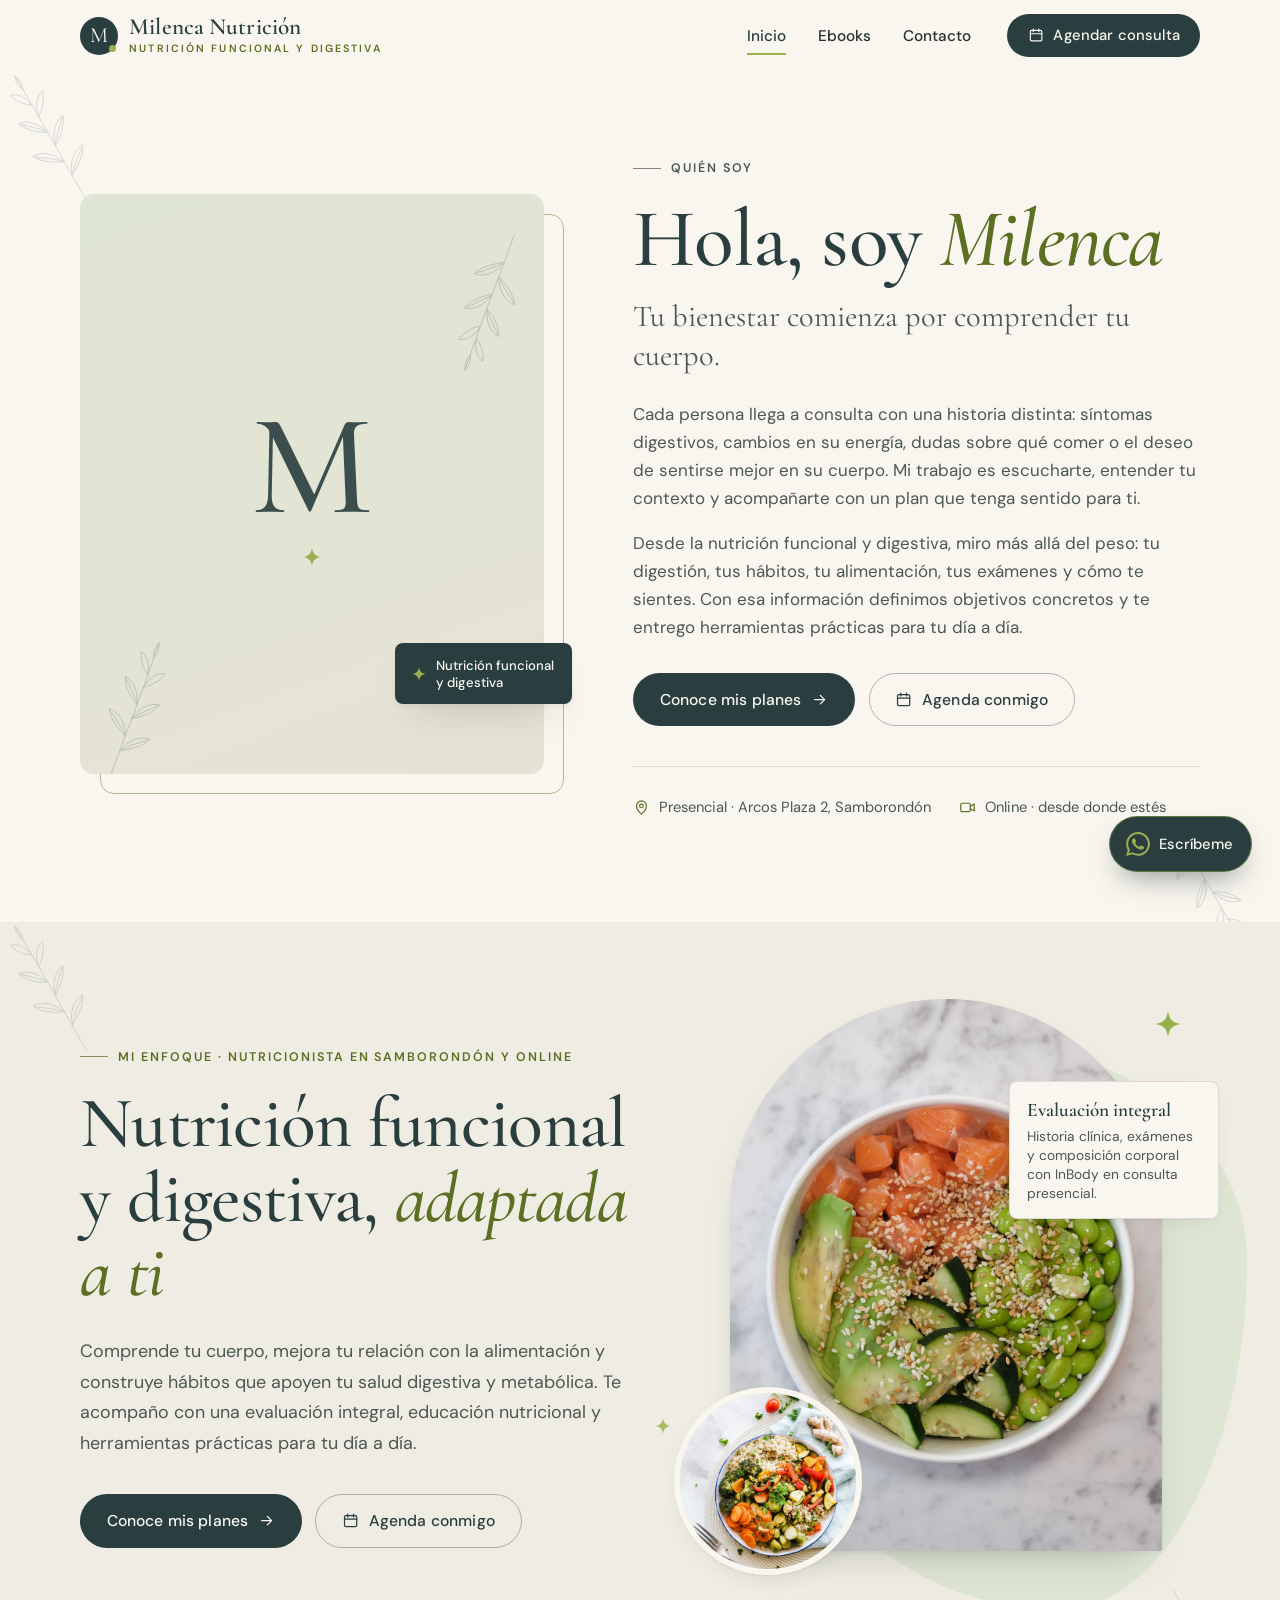
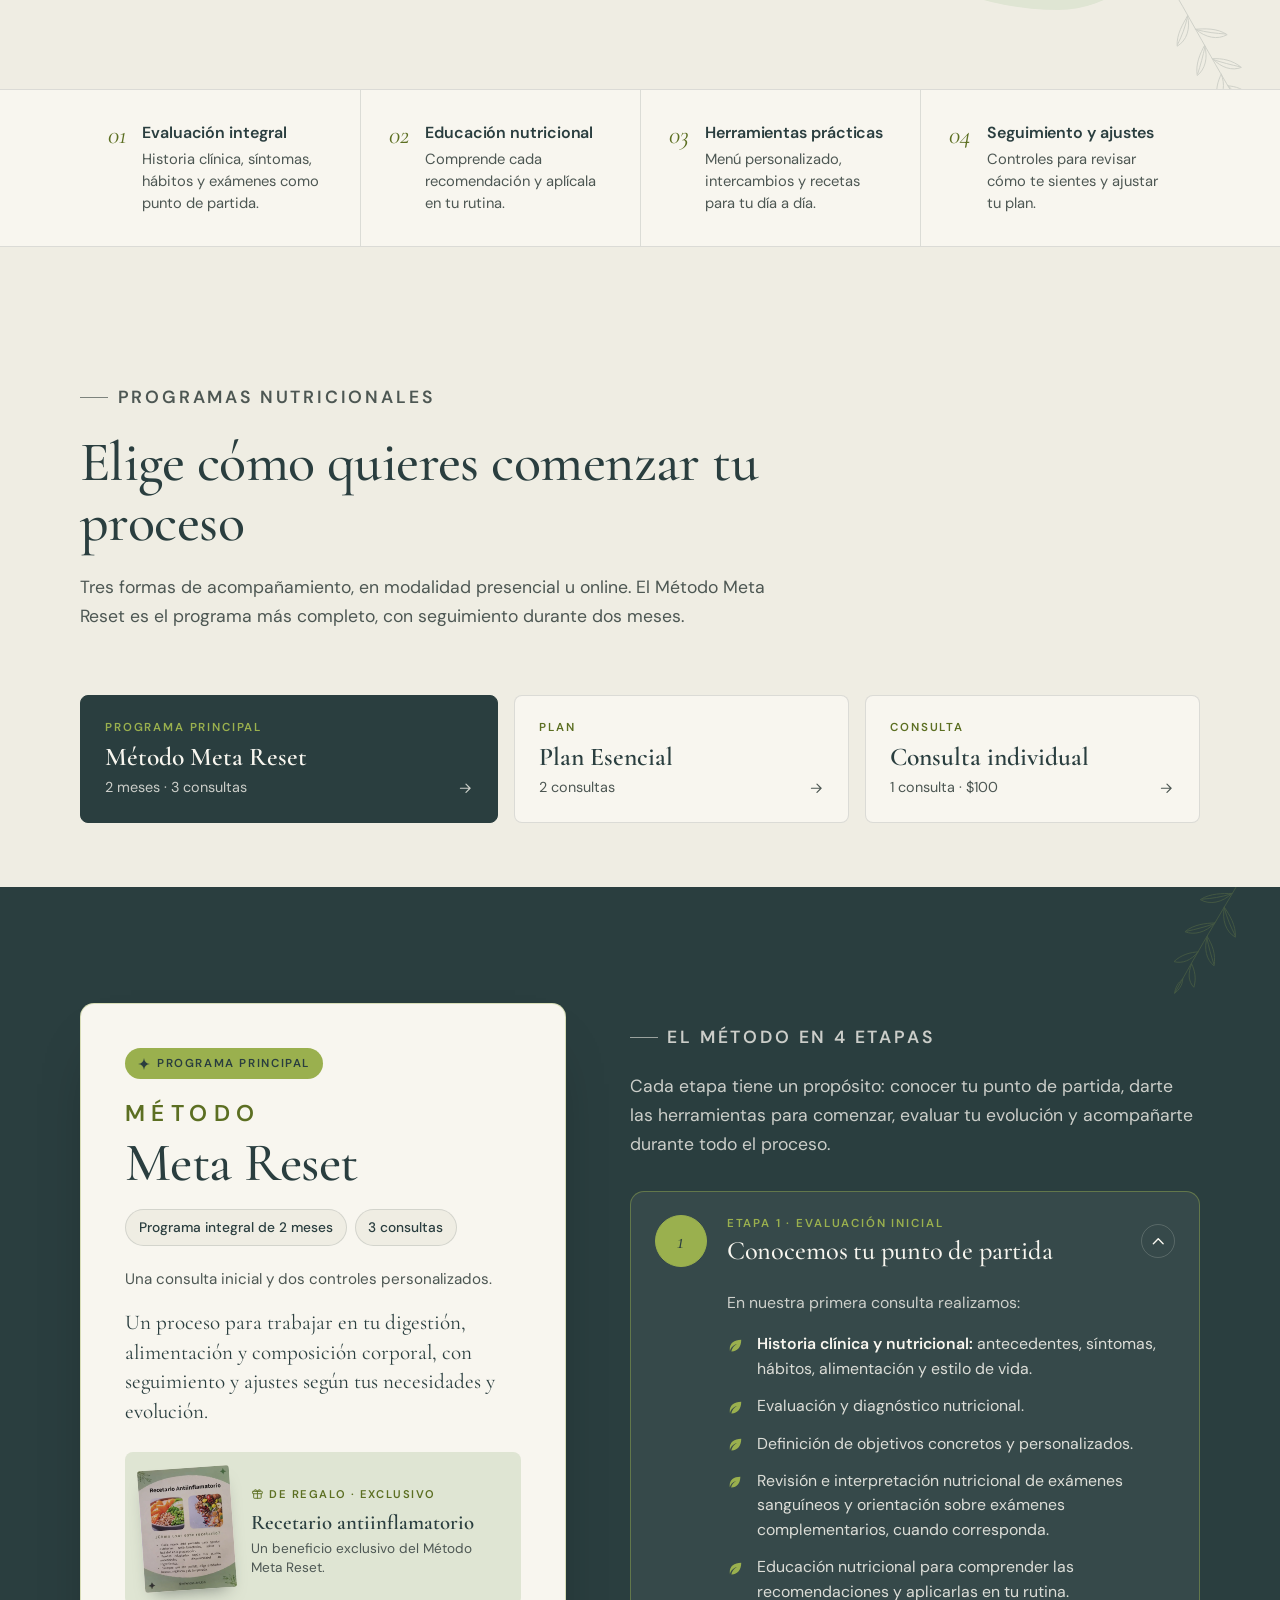
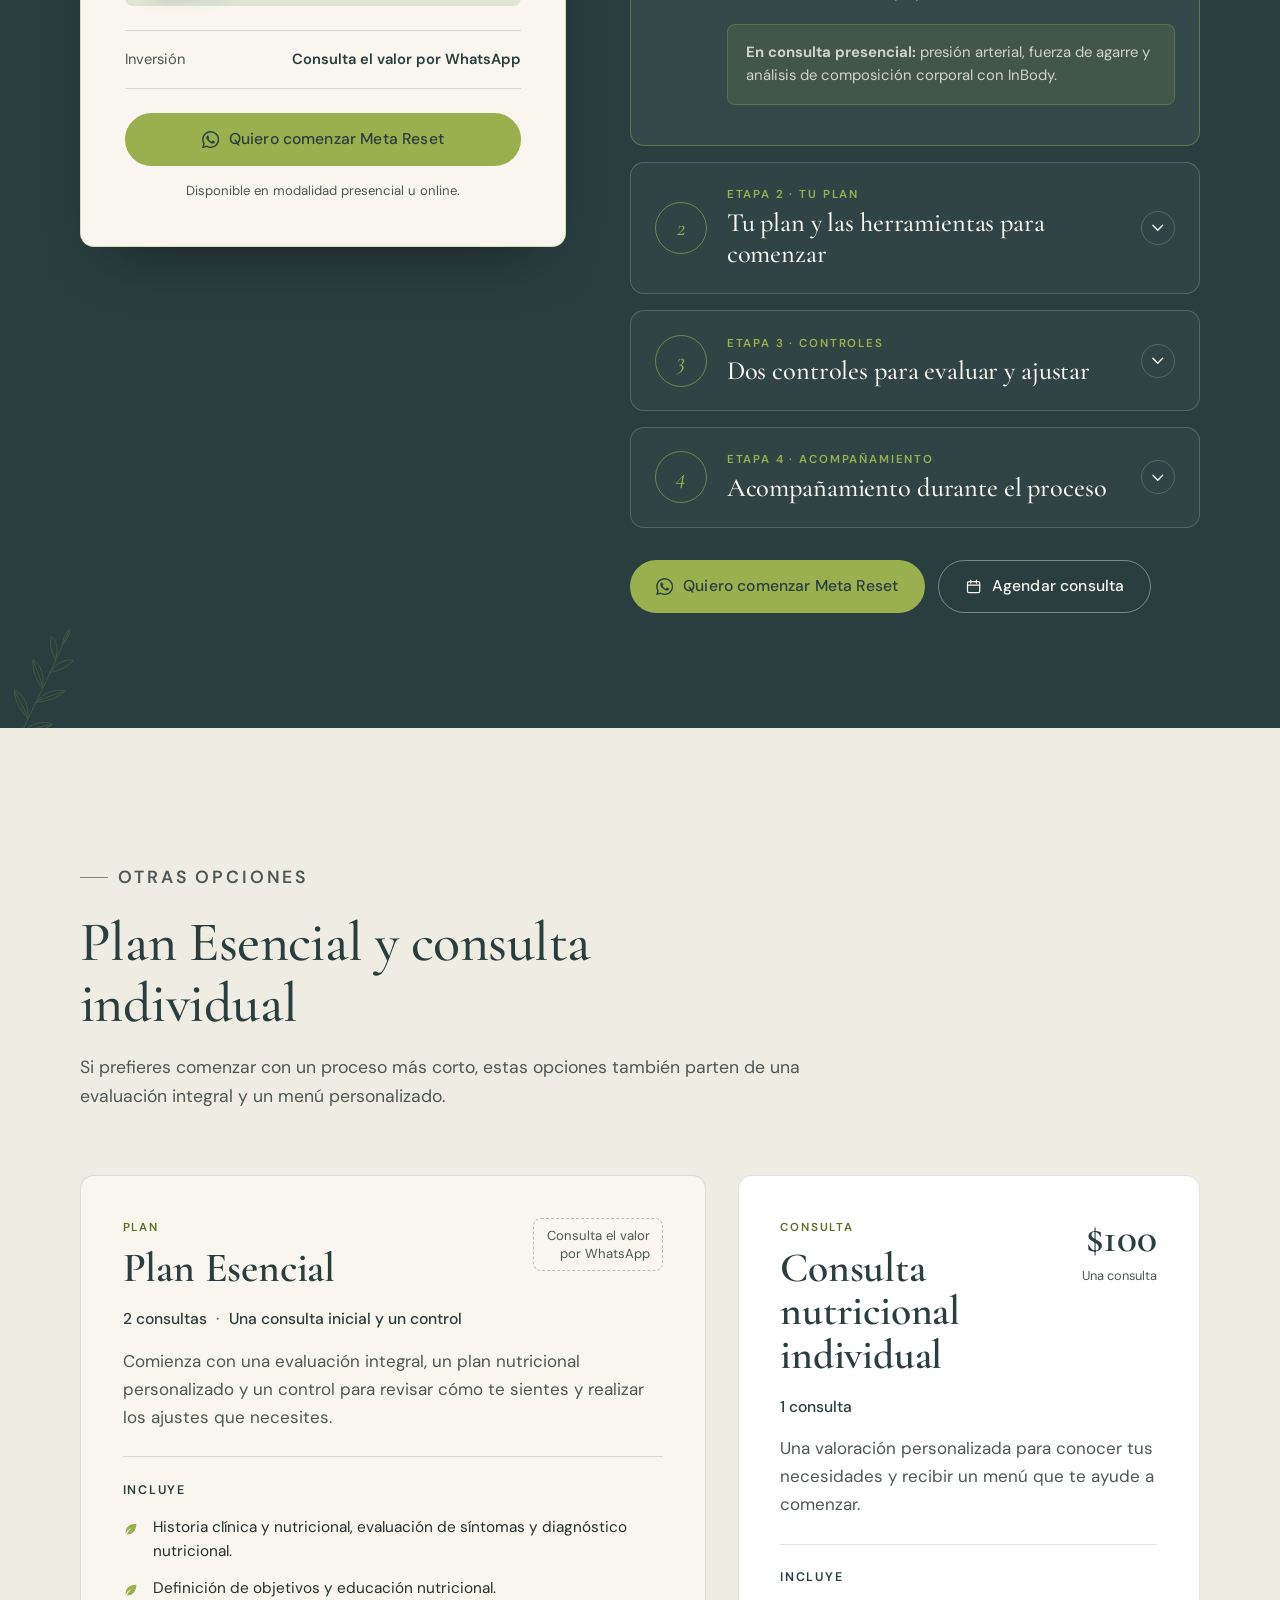
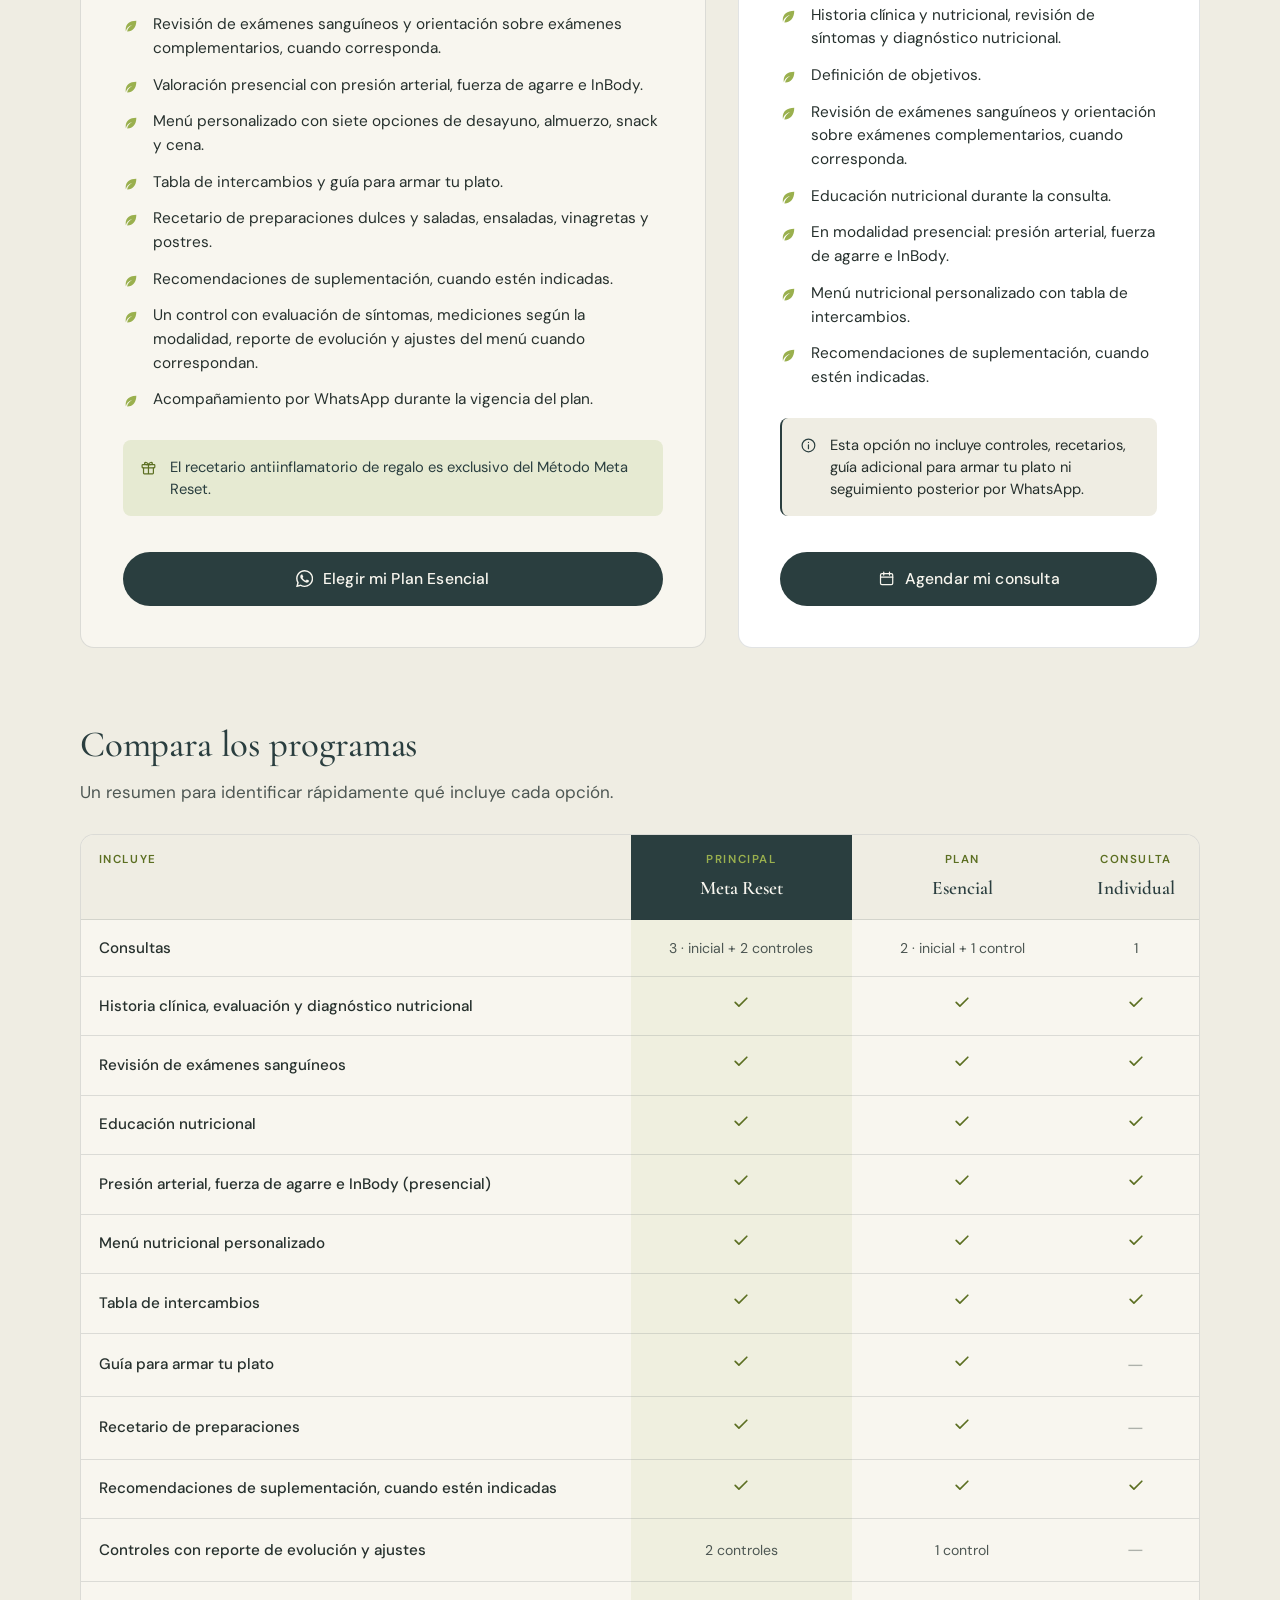
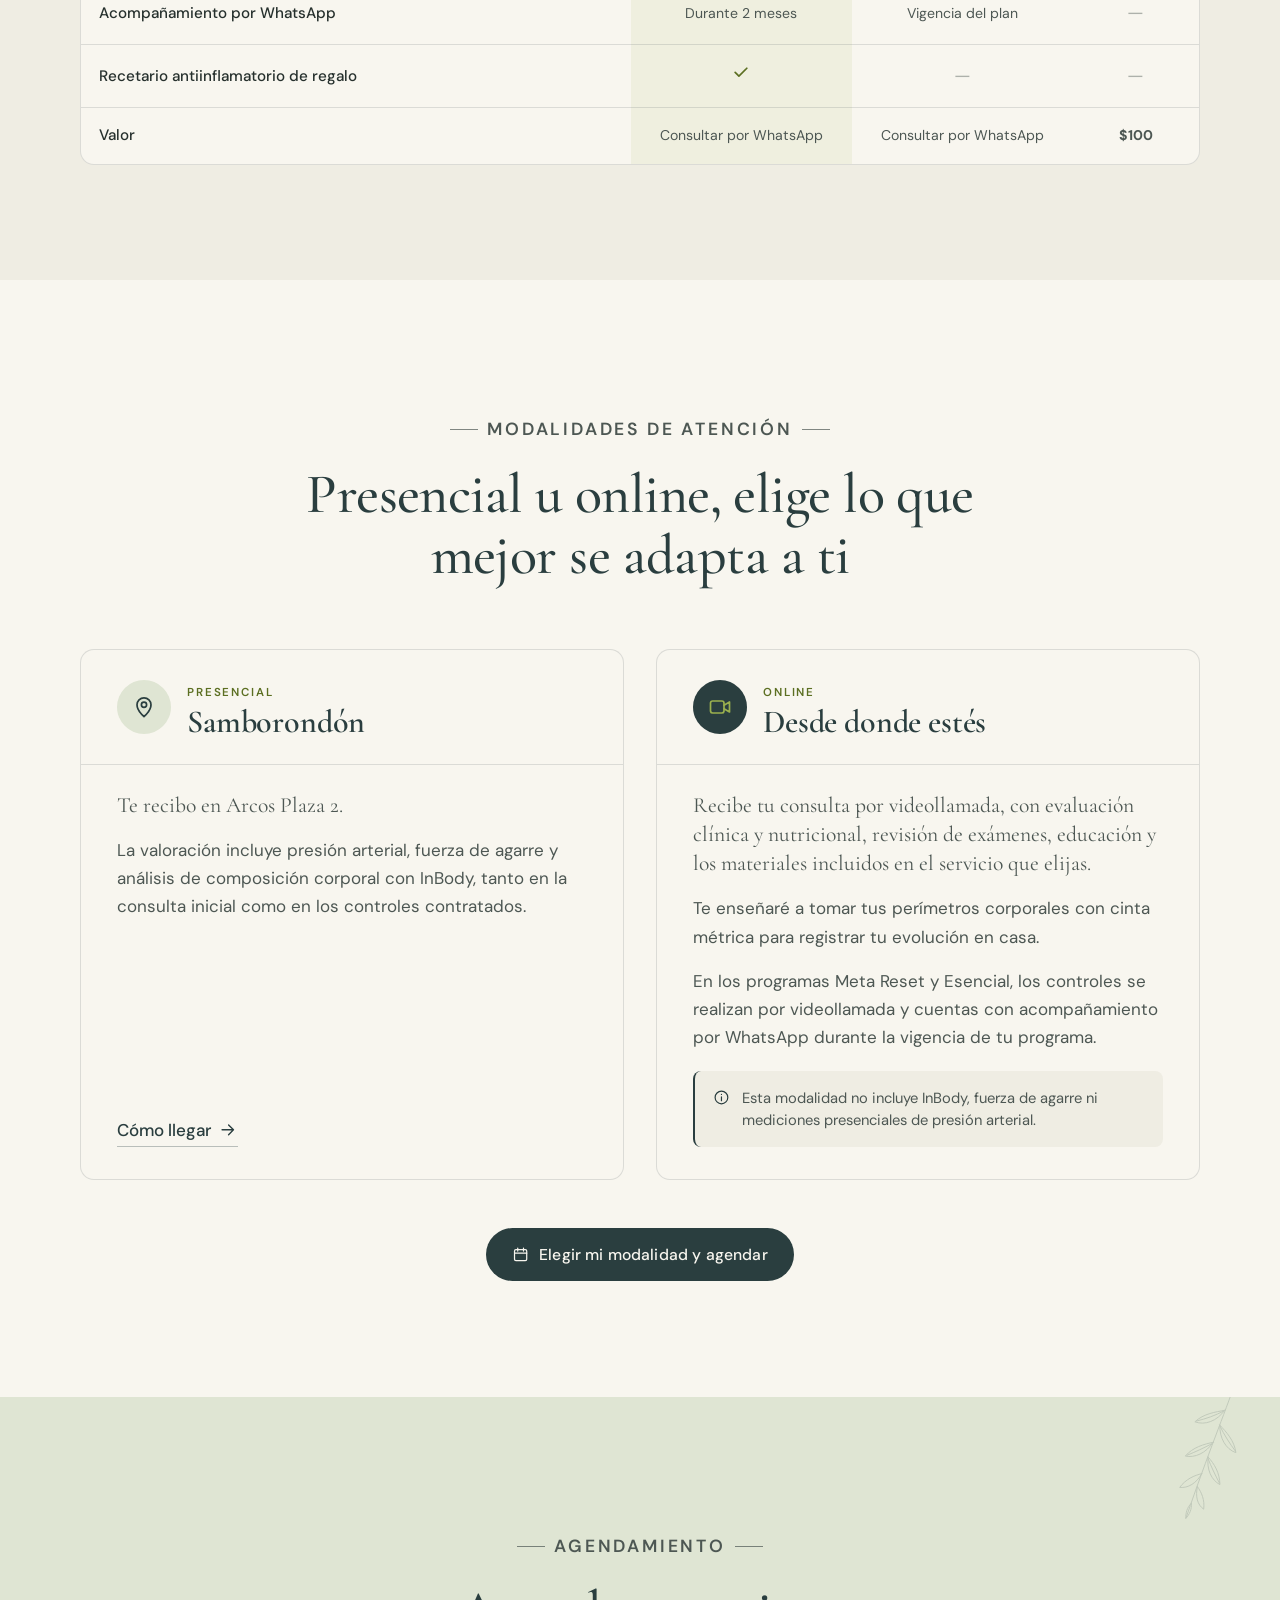
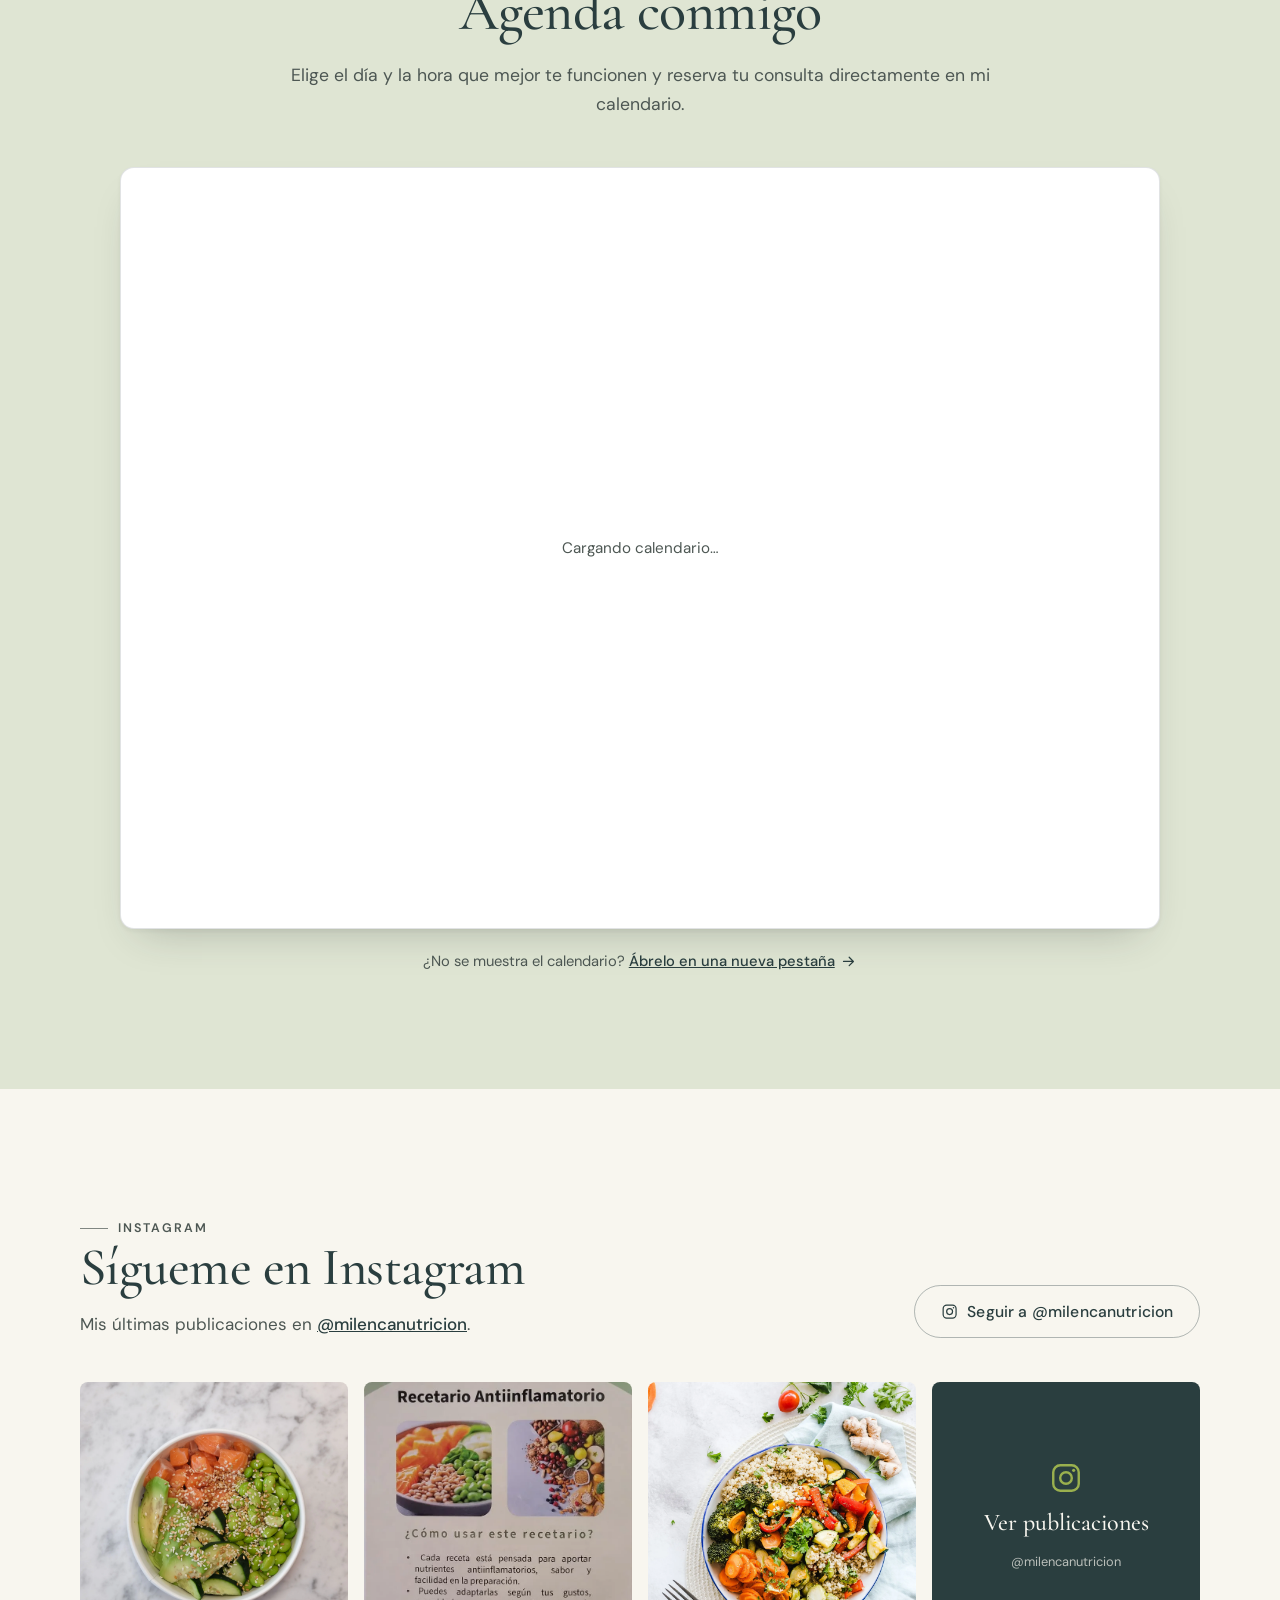
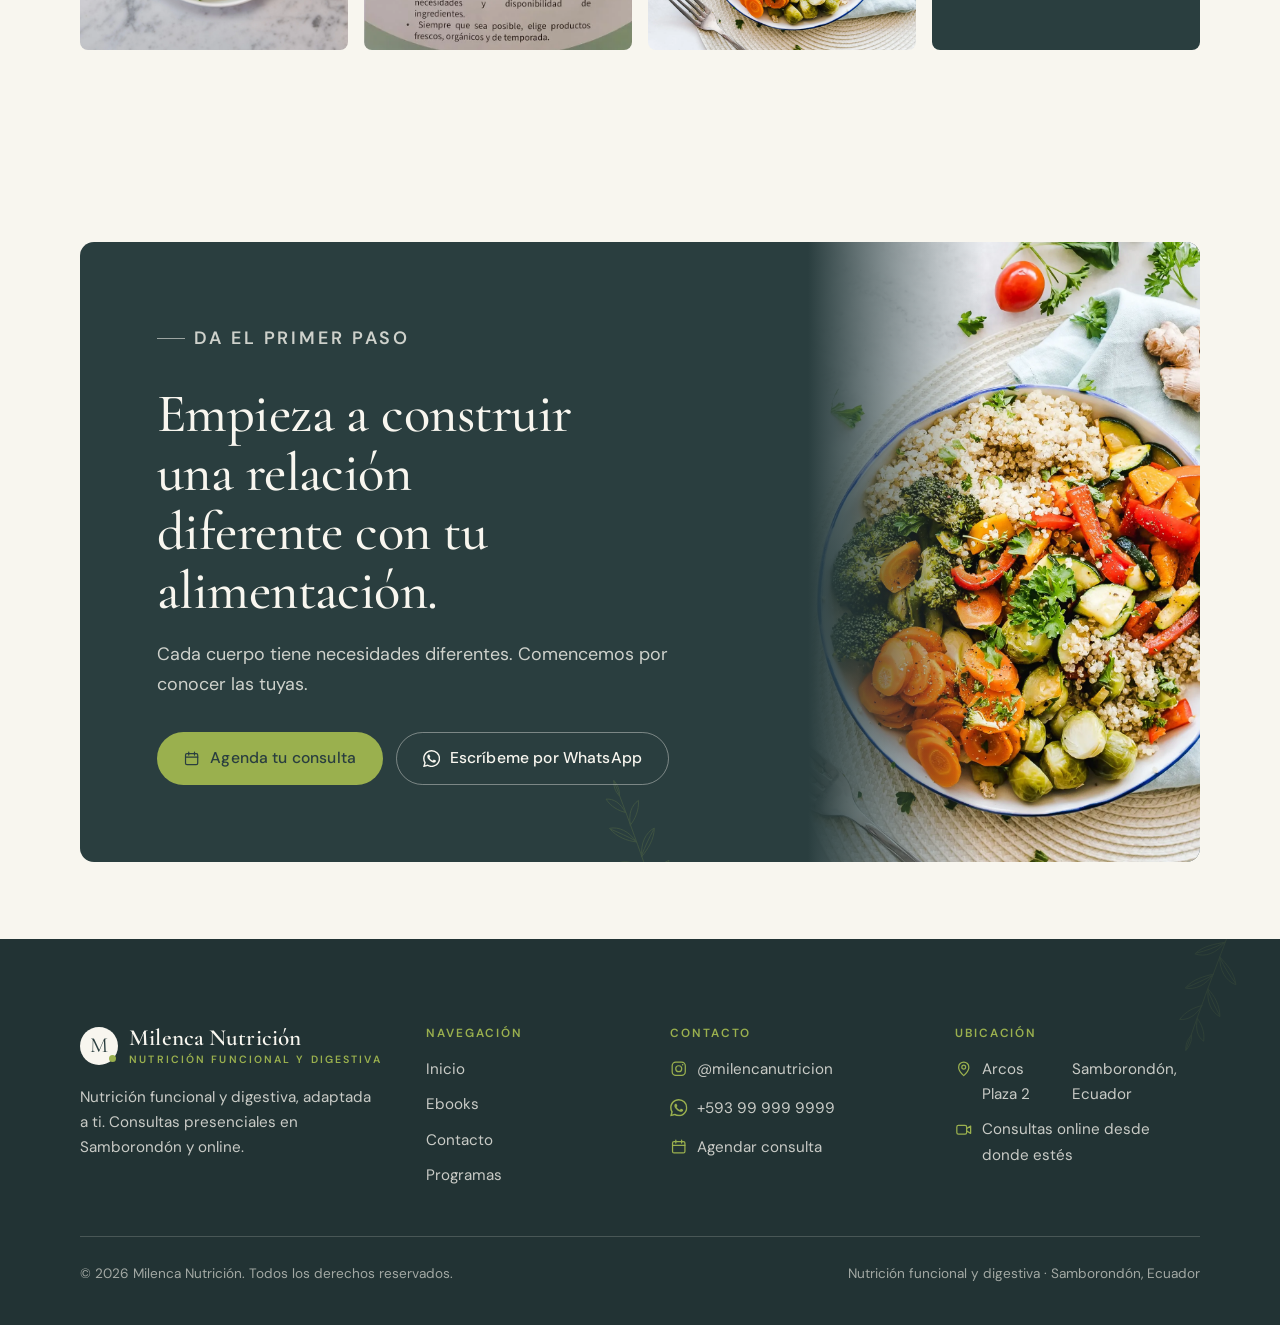
==== commit 0d82312a: "Replace soft food photos with sharp Pexels images. The Mi enfoque photos were 720px and heavily comp" ====
--- a/index.html
+++ b/index.html
@@ -170,12 +170,12 @@
       <div class="hero__visual reveal" data-delay="2">
         <div class="hero__blob" aria-hidden="true"></div>
         <div class="hero__arch">
-          <img src="assets/images/bowl-antiinflamatorio.webp" width="720" height="720" loading="lazy" decoding="async"
+          <img src="assets/images/bowl-antiinflamatorio.webp" width="1800" height="1800" loading="lazy" decoding="async"
                alt="Bowl saludable con salmón, legumbres, edamame y hojas verdes">
         </div>
         <div class="hero__inset">
-          <img src="assets/images/alimentos-naturales.webp" width="720" height="720" loading="lazy" decoding="async"
-               alt="Frutas, verduras, frutos secos y semillas sobre una mesa">
+          <img src="assets/images/alimentos-naturales.webp" width="1800" height="1800" loading="lazy" decoding="async"
+               alt="Bowl de quinoa con verduras y hierbas frescas sobre una mesa">
         </div>
         <div class="hero__badge">
           <strong>Evaluación integral</strong>
@@ -533,9 +533,9 @@
       <div class="instagram__feed reveal" id="instagram-feed">
         <a class="instagram__fallback" href="https://www.instagram.com/milencanutricion/" data-instagram
            aria-label="Ver las publicaciones de @milencanutricion en Instagram (se abre en una nueva pestaña)">
-          <span class="instagram__tile"><img src="assets/images/bowl-antiinflamatorio.webp" width="720" height="720" loading="lazy" decoding="async" alt=""></span>
+          <span class="instagram__tile"><img src="assets/images/bowl-antiinflamatorio.webp" width="1800" height="1800" loading="lazy" decoding="async" alt=""></span>
           <span class="instagram__tile"><img src="assets/images/recetario-antiinflamatorio.webp" width="684" height="909" loading="lazy" decoding="async" alt=""></span>
-          <span class="instagram__tile"><img src="assets/images/alimentos-naturales.webp" width="720" height="720" loading="lazy" decoding="async" alt=""></span>
+          <span class="instagram__tile"><img src="assets/images/alimentos-naturales.webp" width="1800" height="1800" loading="lazy" decoding="async" alt=""></span>
           <span class="instagram__tile instagram__tile--cta">
             <svg class="icon" aria-hidden="true"><use href="#i-ig"/></svg>
             <span>Ver publicaciones</span>
@@ -561,8 +561,8 @@
           </div>
         </div>
         <div class="cta-final__media">
-          <img src="assets/images/alimentos-naturales.webp" width="720" height="720" loading="lazy" decoding="async"
-               alt="Variedad de alimentos naturales: frutas, verduras, legumbres y frutos secos">
+          <img src="assets/images/alimentos-naturales.webp" width="1800" height="1800" loading="lazy" decoding="async"
+               alt="Quinoa con verduras, brócoli y hierbas frescas">
         </div>
       </div>
     </div>
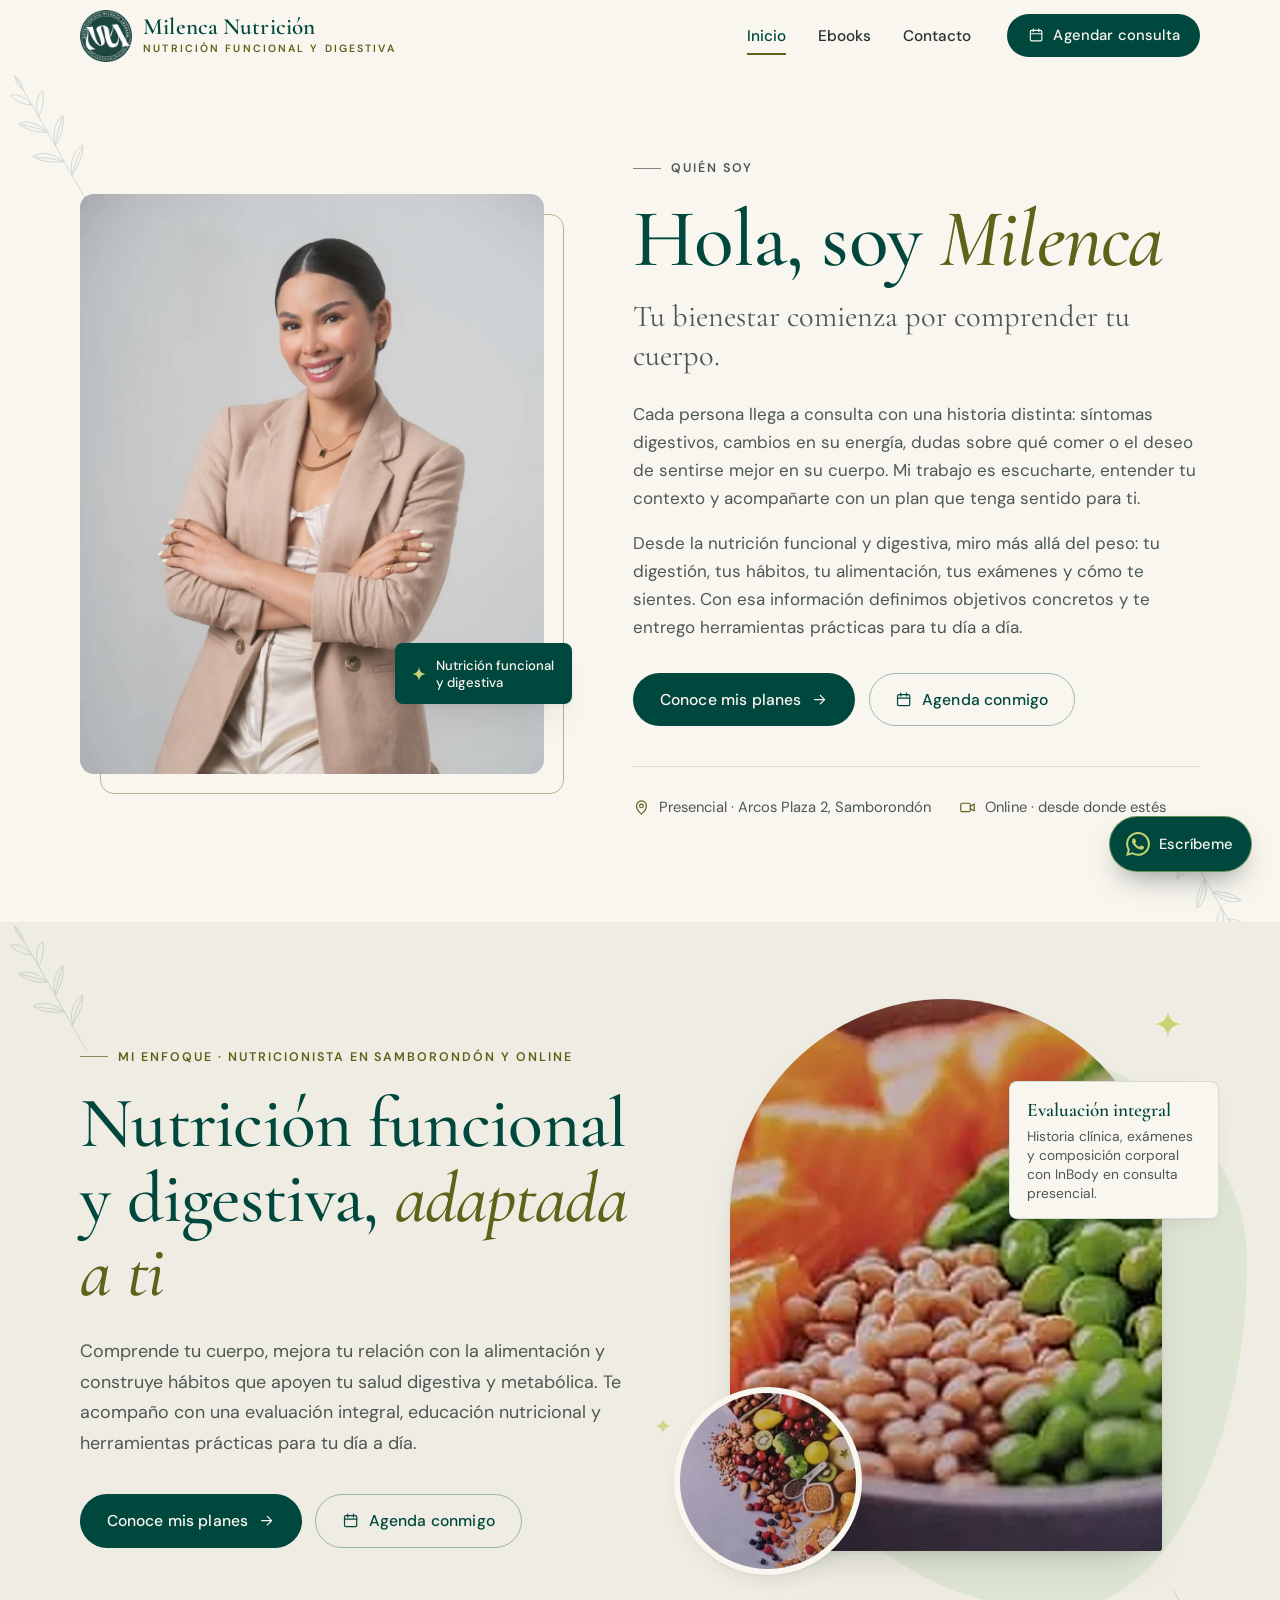
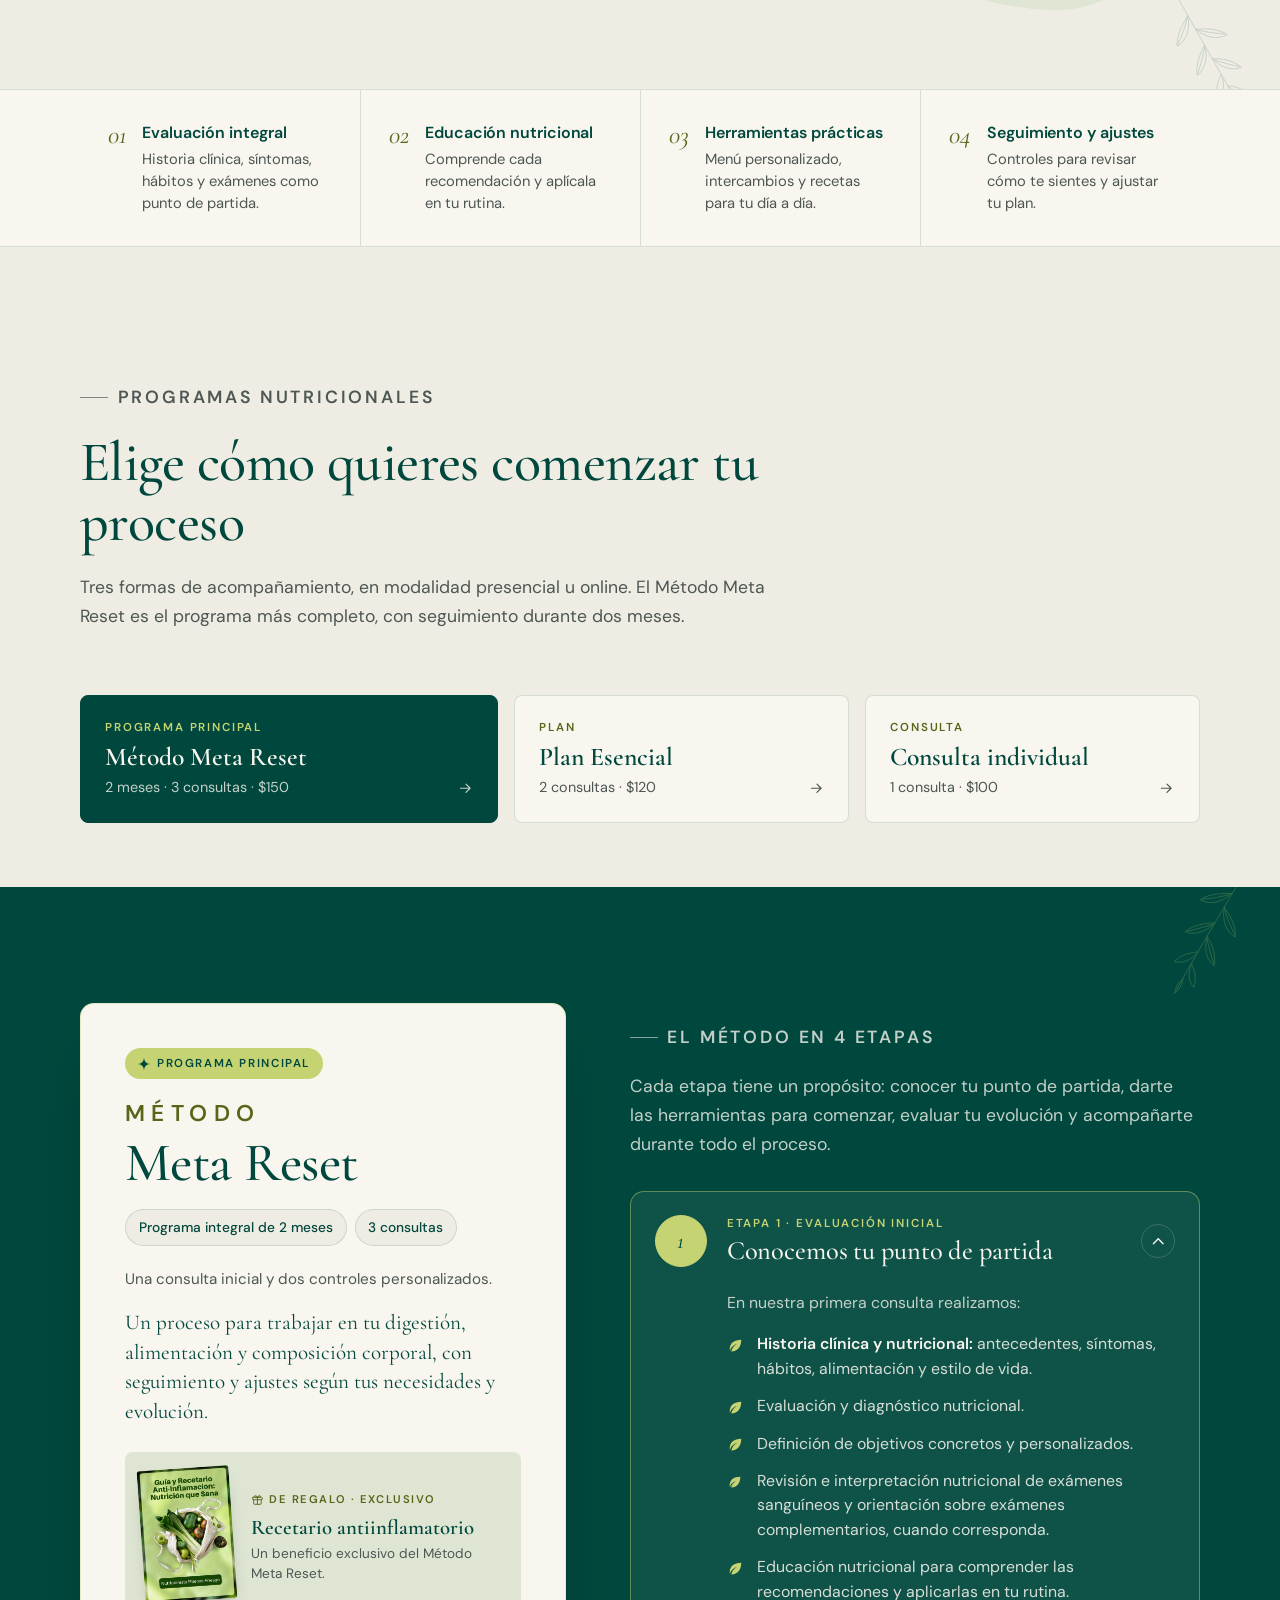
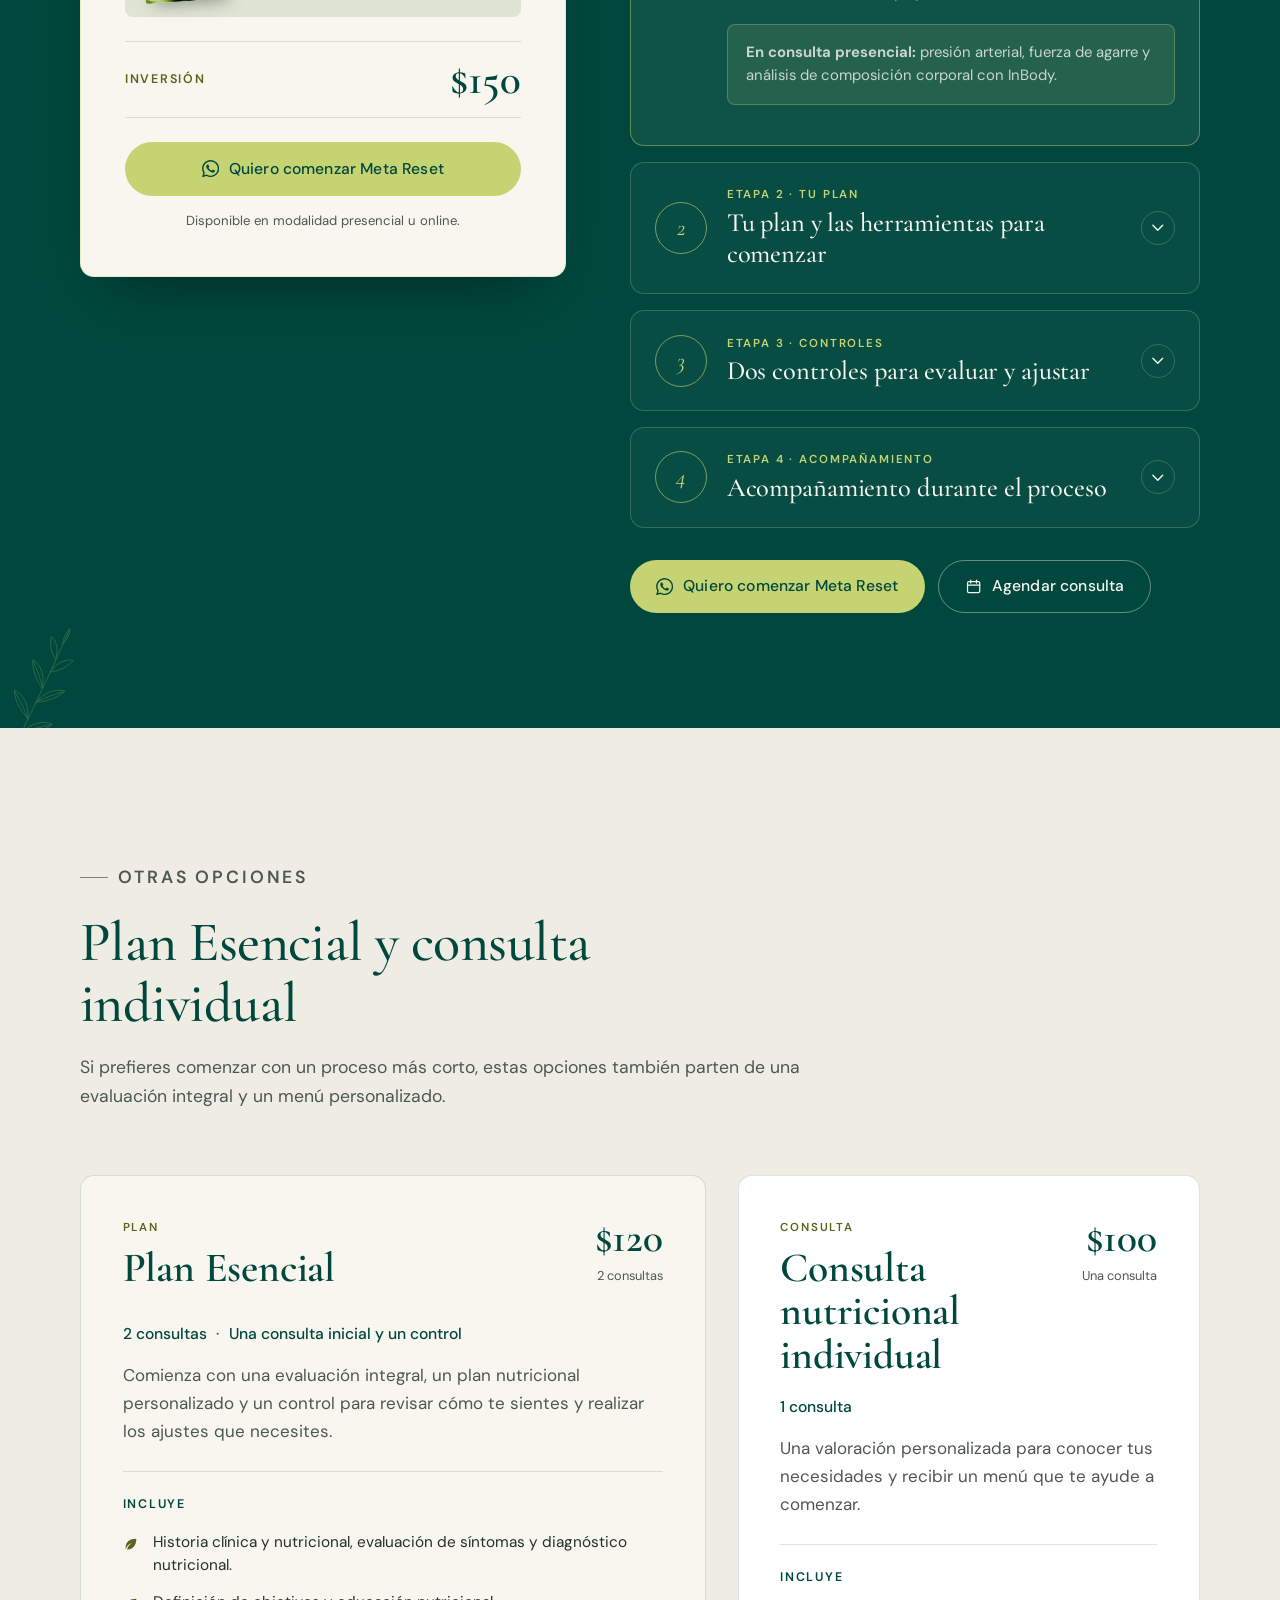
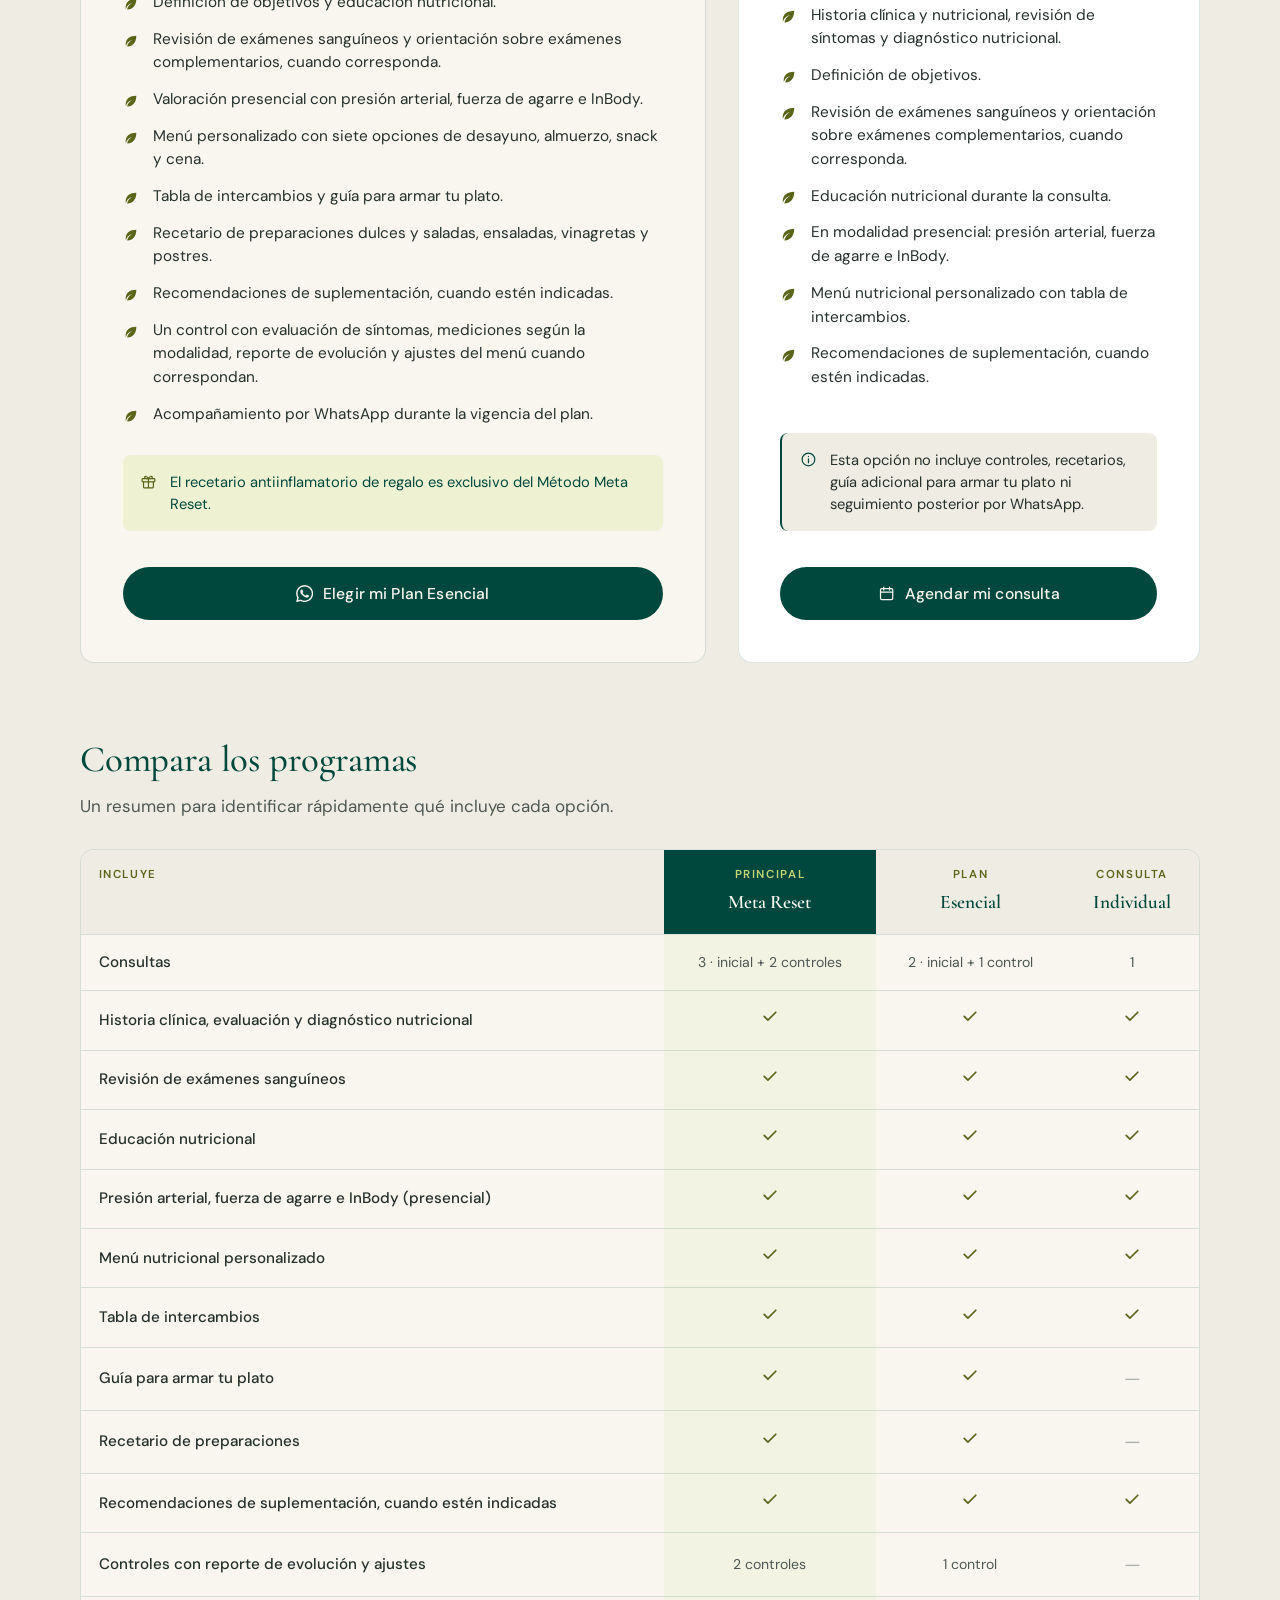
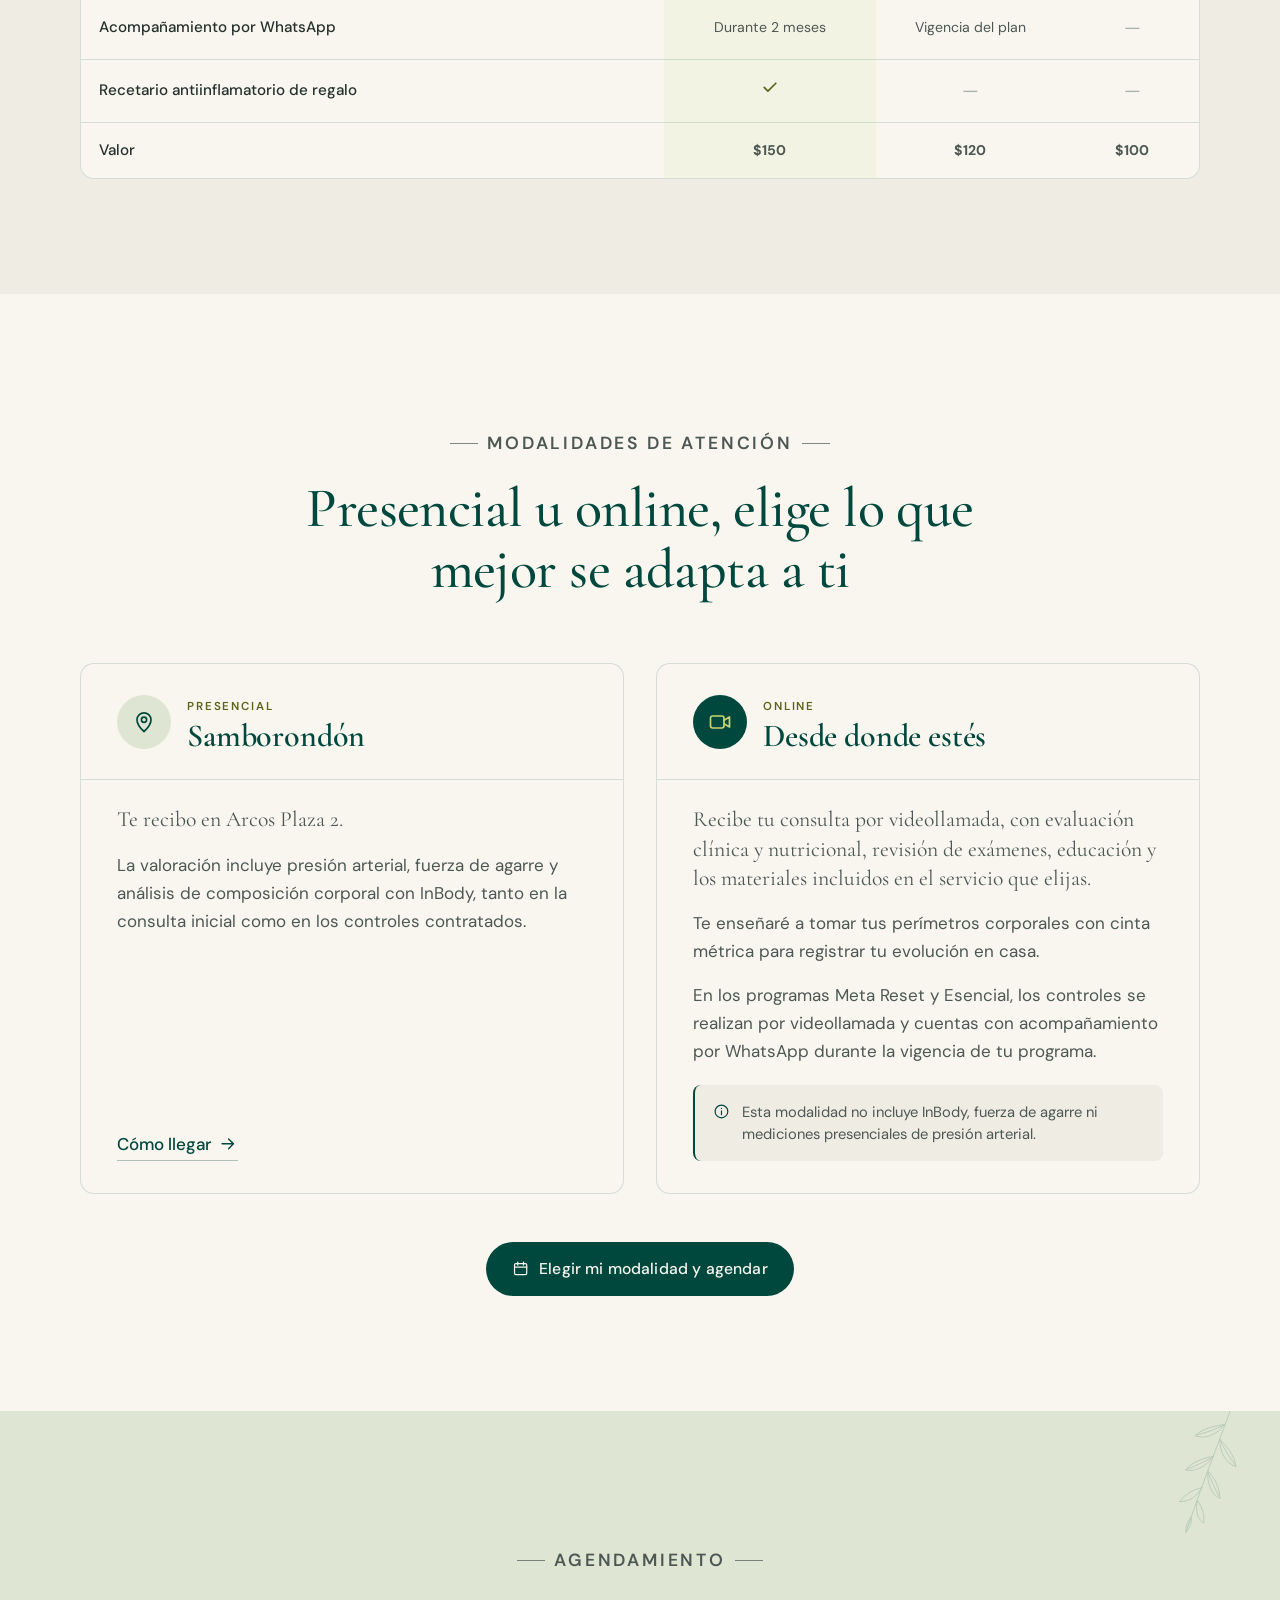
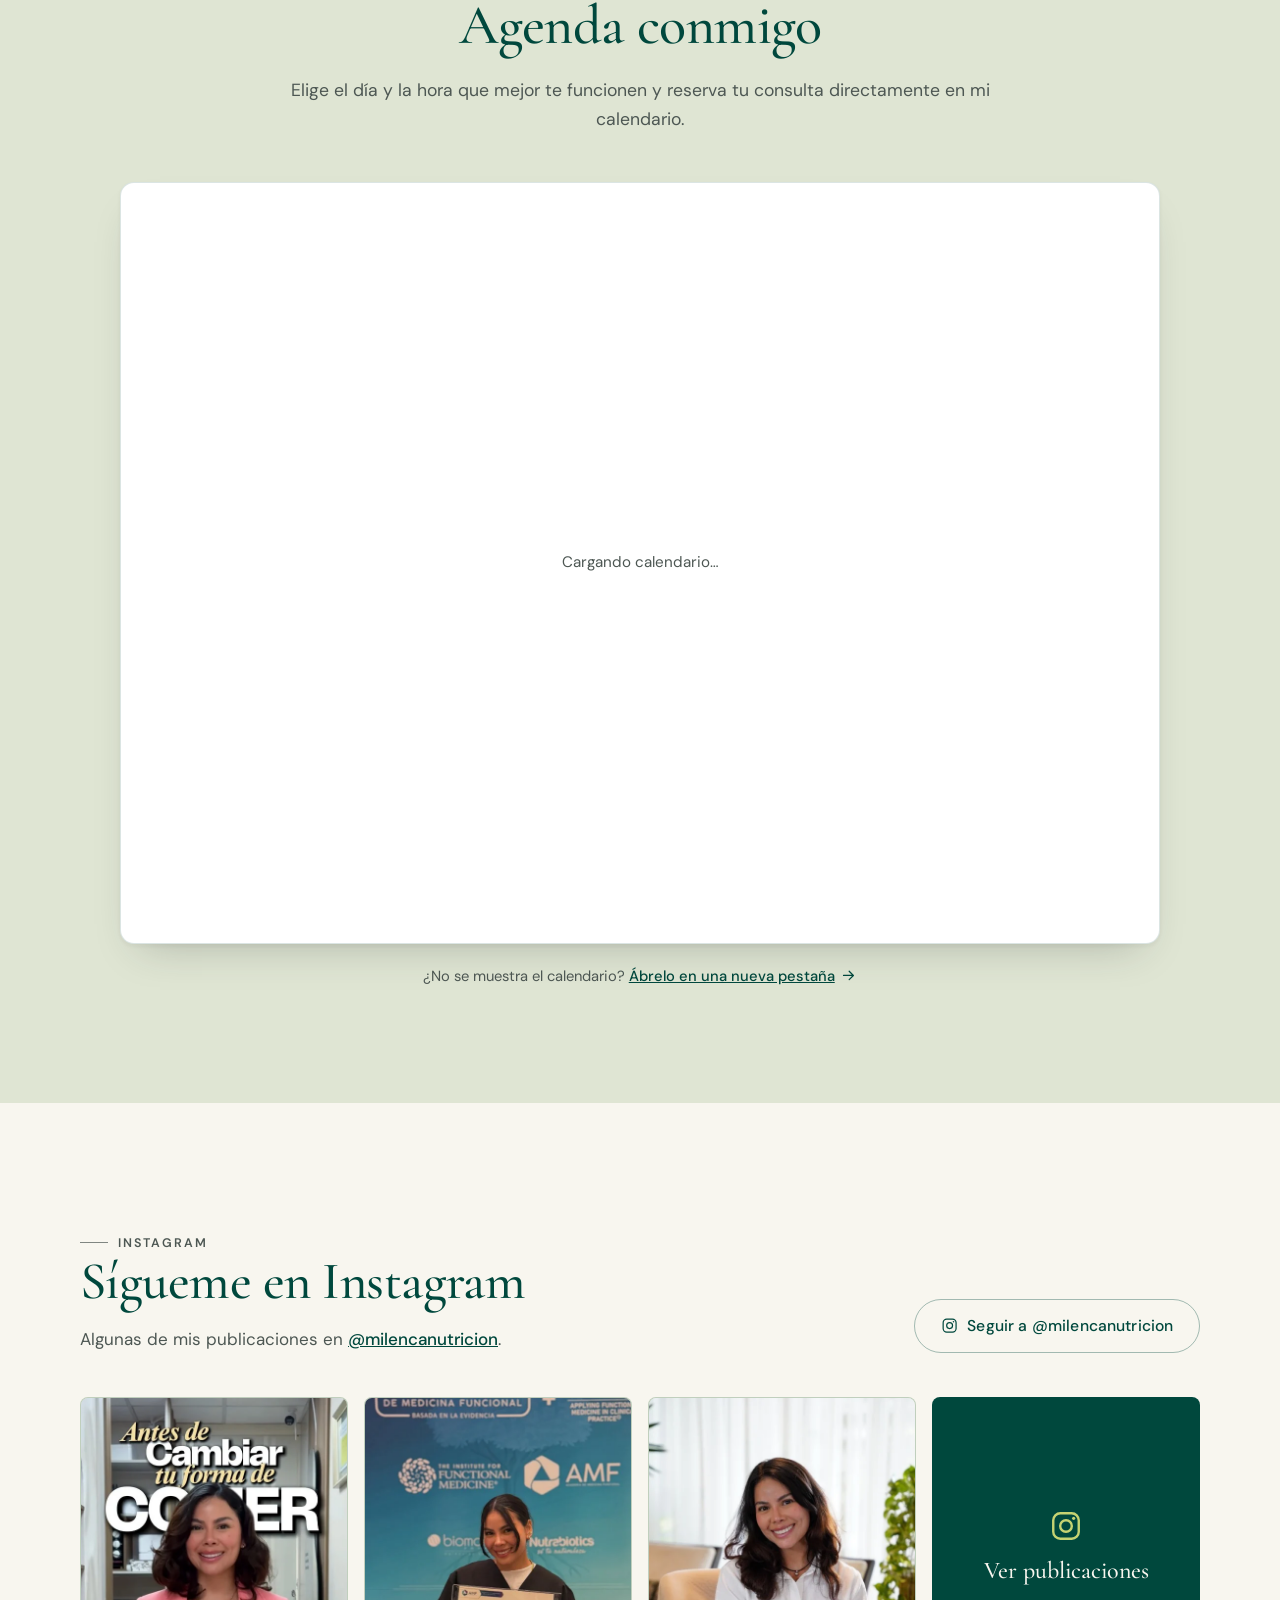
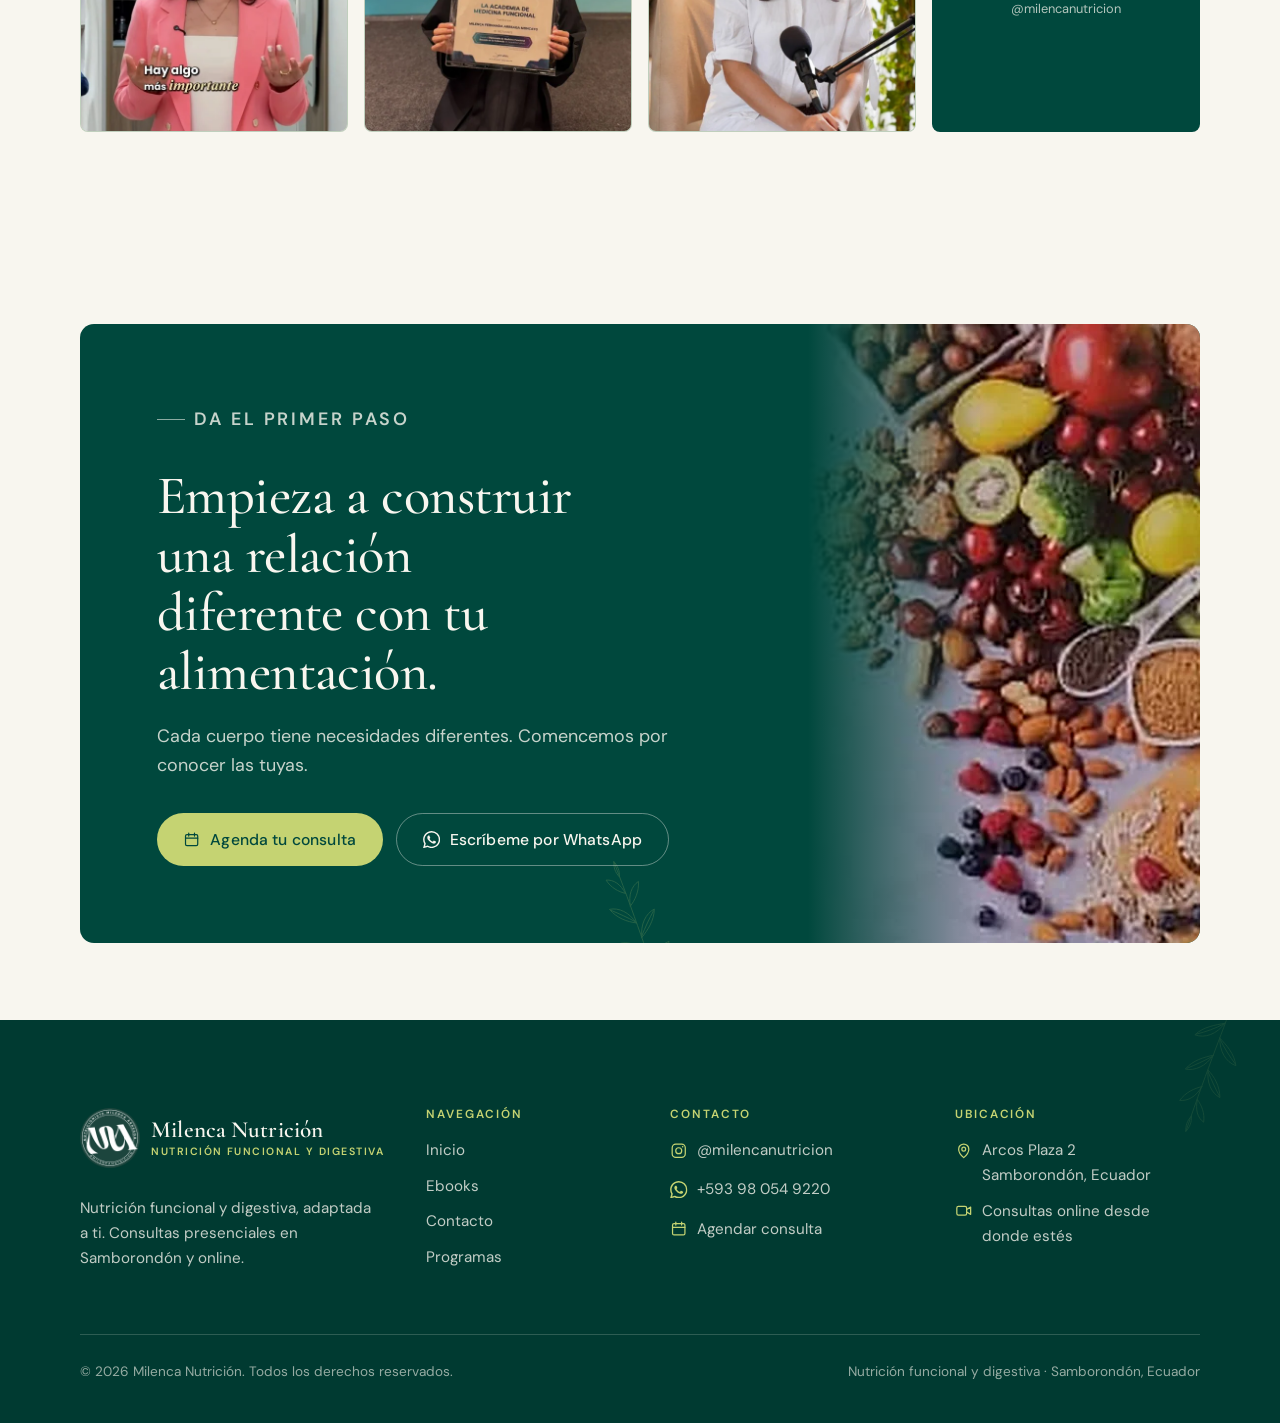
==== commit 9e2cc4e7: "Reemplazar el sitio por la nueva versión completa Sustituye todos los archivos rastreados por el con" ====
--- a/index.html
+++ b/index.html
@@ -7,33 +7,33 @@
   <meta name="description" content="Nutricionista en Samborondón y online. Nutrición funcional y digestiva con evaluación integral, plan nutricional personalizado y seguimiento. Conoce el Método Meta Reset.">
   <meta name="robots" content="index, follow">
   <meta name="author" content="Milenca Nutrición">
-  <meta name="theme-color" content="#2A3E3F">
+  <meta name="theme-color" content="#00483D">
 
   <!-- Open Graph / redes sociales.
        Al publicar, puedes reemplazar las rutas relativas de og:image por la URL absoluta
-       (ej.: https://usuario.github.io/repositorio/assets/images/og-image.jpg). Ver README. -->
+       (ej.: https://usuario.github.io/repositorio/assets/images/general-compartir-enlace.jpg). Ver README. -->
   <meta property="og:type" content="website">
   <meta property="og:locale" content="es_EC">
   <meta property="og:site_name" content="Milenca Nutrición">
   <meta property="og:title" content="Milenca Nutrición · Nutrición funcional y digestiva, adaptada a ti">
   <meta property="og:description" content="Nutricionista en Samborondón y online. Nutrición funcional y digestiva con evaluación integral, plan nutricional personalizado y seguimiento. Conoce el Método Meta Reset.">
-  <meta property="og:image" content="assets/images/og-image.jpg">
+  <meta property="og:image" content="assets/images/general-compartir-enlace.jpg">
   <meta property="og:image:width" content="1200">
   <meta property="og:image:height" content="630">
   <meta property="og:image:alt" content="Milenca Nutrición · Nutrición funcional y digestiva en Samborondón y online">
   <meta name="twitter:card" content="summary_large_image">
   <meta name="twitter:title" content="Milenca Nutrición · Nutrición funcional y digestiva, adaptada a ti">
   <meta name="twitter:description" content="Nutricionista en Samborondón y online. Nutrición funcional y digestiva con evaluación integral, plan nutricional personalizado y seguimiento. Conoce el Método Meta Reset.">
-  <meta name="twitter:image" content="assets/images/og-image.jpg">
-
-  <link rel="icon" href="assets/icons/favicon.svg" type="image/svg+xml">
-  <link rel="icon" href="assets/icons/favicon-32.png" sizes="32x32" type="image/png">
-  <link rel="apple-touch-icon" href="assets/icons/apple-touch-icon.png">
+  <meta name="twitter:image" content="assets/images/general-compartir-enlace.jpg">
+
+  <link rel="icon" href="assets/icons/general-icono-pestana.png" type="image/png">
+  <link rel="apple-touch-icon" href="assets/icons/general-icono-celular.png">
   <link rel="manifest" href="assets/icons/site.webmanifest">
 
   <link rel="preconnect" href="https://fonts.googleapis.com">
   <link rel="preconnect" href="https://fonts.gstatic.com" crossorigin>
   <link rel="stylesheet" href="https://fonts.googleapis.com/css2?family=Cormorant+Garamond:ital,wght@0,500;0,600;1,500&amp;family=DM+Sans:opsz,wght@9..40,400;9..40,500;9..40,600&amp;display=swap">
+  <link rel="preload" as="image" href="assets/images/inicio-presentacion.webp" type="image/webp">
   <link rel="stylesheet" href="css/styles.css">
   <script type="application/ld+json">
   {
@@ -42,7 +42,7 @@
     "name": "Milenca Nutrición",
     "description": "Nutricionista en Samborondón. Nutrición funcional y digestiva, consulta nutricional presencial y online, y planes nutricionales personalizados.",
     "medicalSpecialty": "DietNutrition",
-    "image": "assets/images/og-image.jpg",
+    "image": "assets/images/general-compartir-enlace.jpg",
     "address": {
       "@type": "PostalAddress",
       "streetAddress": "Arcos Plaza 2",
@@ -78,7 +78,7 @@
 <header class="site-header">
   <div class="container nav">
     <a class="brand" href="index.html" aria-label="Milenca Nutrición, ir al inicio">
-      <span class="brand__mark" aria-hidden="true">M</span>
+      <img class="brand__logo" src="assets/images/inicio-logo.png" width="52" height="52" alt="">
       <span class="brand__text">
         <span class="brand__name">Milenca Nutrición</span>
         <span class="brand__tag">Nutrición funcional y digestiva</span>
@@ -95,7 +95,7 @@
         <li><a href="ebooks.html">Ebooks</a></li>
         <li><a href="contacto.html">Contacto</a></li>
       </ul>
-      <a class="btn btn--primary btn--sm" href="contacto.html" data-calendar>
+      <a class="btn btn--primary btn--sm" href="#agenda">
         <svg class="icon" aria-hidden="true"><use href="#i-cal"/></svg>
         Agendar consulta
       </a>
@@ -113,17 +113,9 @@
       <div class="about__photo reveal">
         <div class="about__offset" aria-hidden="true"></div>
         <div class="about__frame">
-          <!-- ✏️ FOTOGRAFÍA DE MILENCA
-               Sube la foto a assets/images/ con el nombre milenca.webp (vertical, 4:5, ~1000x1250 px)
-               y aparecerá aquí automáticamente. Mientras no exista, se muestra el monograma "M". -->
-          <div class="about__placeholder" aria-hidden="true">
-            <svg class="botanical botanical--a" aria-hidden="true"><use href="#i-branch"/></svg>
-            <svg class="botanical botanical--b" aria-hidden="true"><use href="#i-branch"/></svg>
-            <span class="monogram">M</span>
-            <svg class="sparkle" aria-hidden="true"><use href="#i-sparkle"/></svg>
-          </div>
-          <img class="about__img" src="assets/images/milenca.webp" width="1000" height="1250" fetchpriority="high"
-               alt="Milenca, nutricionista de Milenca Nutrición" onerror="this.remove()">
+          <!-- ✏️ Foto de presentación: assets/images/inicio-presentacion.webp (vertical, mínimo 1000 px de ancho) -->
+          <img class="about__img" src="assets/images/inicio-presentacion.webp" width="1000" height="1500" fetchpriority="high"
+               alt="Milenca Arreaga, nutricionista de Milenca Nutrición">
         </div>
         <div class="about__badge">
           <svg class="sparkle" aria-hidden="true"><use href="#i-sparkle"/></svg>
@@ -170,12 +162,12 @@
       <div class="hero__visual reveal" data-delay="2">
         <div class="hero__blob" aria-hidden="true"></div>
         <div class="hero__arch">
-          <img src="assets/images/bowl-antiinflamatorio.webp" width="1800" height="1800" loading="lazy" decoding="async"
+          <img src="assets/images/inicio-enfoque-principal.webp" width="720" height="720" loading="lazy" decoding="async"
                alt="Bowl saludable con salmón, legumbres, edamame y hojas verdes">
         </div>
         <div class="hero__inset">
-          <img src="assets/images/alimentos-naturales.webp" width="1800" height="1800" loading="lazy" decoding="async"
-               alt="Bowl de quinoa con verduras y hierbas frescas sobre una mesa">
+          <img src="assets/images/inicio-enfoque-detalle.webp" width="720" height="720" loading="lazy" decoding="async"
+               alt="Frutas, verduras, frutos secos y semillas sobre una mesa">
         </div>
         <div class="hero__badge">
           <strong>Evaluación integral</strong>
@@ -210,12 +202,12 @@
         <a class="is-featured" href="#meta-reset">
           <span class="plan-nav__label">Programa principal</span>
           <span class="plan-nav__name">Método Meta Reset</span>
-          <span class="plan-nav__meta">2 meses · 3 consultas <svg class="icon arrow" aria-hidden="true"><use href="#i-arrow"/></svg></span>
+          <span class="plan-nav__meta">2 meses · 3 consultas · $150 <svg class="icon arrow" aria-hidden="true"><use href="#i-arrow"/></svg></span>
         </a>
         <a href="#plan-esencial">
           <span class="plan-nav__label">Plan</span>
           <span class="plan-nav__name">Plan Esencial</span>
-          <span class="plan-nav__meta">2 consultas <svg class="icon arrow" aria-hidden="true"><use href="#i-arrow"/></svg></span>
+          <span class="plan-nav__meta">2 consultas · $120 <svg class="icon arrow" aria-hidden="true"><use href="#i-arrow"/></svg></span>
         </a>
         <a href="#consulta-individual">
           <span class="plan-nav__label">Consulta</span>
@@ -244,8 +236,8 @@
 
         <div class="gift">
           <div class="gift__cover">
-            <img src="assets/images/recetario-antiinflamatorio.webp" width="684" height="909" loading="lazy" decoding="async"
-                 alt="Portada del Recetario Antiinflamatorio de Milenca Nutrición">
+            <img src="assets/images/inicio-metareset-recetario.webp" width="705" height="1020" loading="lazy" decoding="async"
+                 alt="Portada de la Guía y Recetario Anti-Inflamación de la nutricionista Milenca Arreaga">
           </div>
           <div>
             <span class="gift__label"><svg class="icon" aria-hidden="true"><use href="#i-gift"/></svg> De regalo · Exclusivo</span>
@@ -256,7 +248,7 @@
 
         <div class="program-card__price">
           <span>Inversión</span>
-          <strong>Consulta el valor por WhatsApp</strong>
+          <strong>$150</strong>
         </div>
         <a class="btn btn--accent" href="contacto.html" data-wa="metaReset"><svg class="icon" aria-hidden="true"><use href="#i-wa"/></svg> Quiero comenzar Meta Reset</a>
         <p class="program-card__fine">Disponible en modalidad presencial u online.</p>
@@ -342,7 +334,7 @@
 
         <div class="stages__actions reveal">
           <a class="btn btn--accent" href="contacto.html" data-wa="metaReset"><svg class="icon" aria-hidden="true"><use href="#i-wa"/></svg> Quiero comenzar Meta Reset</a>
-          <a class="btn btn--light" href="contacto.html" data-calendar><svg class="icon" aria-hidden="true"><use href="#i-cal"/></svg> Agendar consulta</a>
+          <a class="btn btn--light" href="#agenda"><svg class="icon" aria-hidden="true"><use href="#i-cal"/></svg> Agendar consulta</a>
         </div>
       </div>
     </div>
@@ -364,7 +356,7 @@
               <span class="plan-card__label">Plan</span>
               <h3 class="plan-card__title" id="esencial-title">Plan Esencial</h3>
             </div>
-            <p class="plan-card__price plan-card__price--ask">Consulta el valor por WhatsApp</p>
+            <p class="plan-card__price"><strong>$120</strong><span>2 consultas</span></p>
           </div>
           <p class="plan-card__facts">2 consultas <span>·</span> Una consulta inicial y un control</p>
           <p class="plan-card__desc">Comienza con una evaluación integral, un plan nutricional personalizado y un control para revisar cómo te sientes y realizar los ajustes que necesites.</p>
@@ -409,7 +401,7 @@
           </ul>
           <div class="plan-card__cta">
             <p class="note note--muted"><svg class="icon" aria-hidden="true"><use href="#i-info"/></svg><span>Esta opción no incluye controles, recetarios, guía adicional para armar tu plato ni seguimiento posterior por WhatsApp.</span></p>
-            <a class="btn btn--primary btn--block" href="contacto.html" data-calendar><svg class="icon" aria-hidden="true"><use href="#i-cal"/></svg> Agendar mi consulta</a>
+            <a class="btn btn--primary btn--block" href="#agenda"><svg class="icon" aria-hidden="true"><use href="#i-cal"/></svg> Agendar mi consulta</a>
           </div>
         </article>
       </div>
@@ -443,7 +435,7 @@
               <tr><th scope="row">Controles con reporte de evolución y ajustes</th><td class="is-featured" data-label="Meta Reset"><span class="txt">2 controles</span></td><td data-label="Esencial"><span class="txt">1 control</span></td><td data-label="Individual"><span class="no" aria-hidden="true">—</span><span class="visually-hidden">No incluido</span></td></tr>
               <tr><th scope="row">Acompañamiento por WhatsApp</th><td class="is-featured" data-label="Meta Reset"><span class="txt">Durante 2 meses</span></td><td data-label="Esencial"><span class="txt">Vigencia del plan</span></td><td data-label="Individual"><span class="no" aria-hidden="true">—</span><span class="visually-hidden">No incluido</span></td></tr>
               <tr><th scope="row">Recetario antiinflamatorio de regalo</th><td class="is-featured" data-label="Meta Reset"><span class="yes"><svg aria-hidden="true"><use href="#i-check"/></svg><span class="visually-hidden">Incluido</span></span></td><td data-label="Esencial"><span class="no" aria-hidden="true">—</span><span class="visually-hidden">No incluido</span></td><td data-label="Individual"><span class="no" aria-hidden="true">—</span><span class="visually-hidden">No incluido</span></td></tr>
-              <tr><th scope="row">Valor</th><td class="is-featured" data-label="Meta Reset"><span class="txt">Consultar por WhatsApp</span></td><td data-label="Esencial"><span class="txt">Consultar por WhatsApp</span></td><td data-label="Individual"><span class="txt"><strong>$100</strong></span></td></tr>
+              <tr><th scope="row">Valor</th><td class="is-featured" data-label="Meta Reset"><span class="txt"><strong>$150</strong></span></td><td data-label="Esencial"><span class="txt"><strong>$120</strong></span></td><td data-label="Individual"><span class="txt"><strong>$100</strong></span></td></tr>
               
             </tbody>
           </table>
@@ -524,23 +516,38 @@
         <div>
           <p class="eyebrow">Instagram</p>
           <h2 id="ig-title">Sígueme en Instagram</h2>
-          <p>Mis últimas publicaciones en <a href="https://www.instagram.com/milencanutricion/" data-instagram>@milencanutricion</a>.</p>
+          <p>Algunas de mis publicaciones en <a href="https://www.instagram.com/milencanutricion/" data-instagram>@milencanutricion</a>.</p>
         </div>
         <a class="btn btn--ghost" href="https://www.instagram.com/milencanutricion/" data-instagram><svg class="icon" aria-hidden="true"><use href="#i-ig"/></svg> Seguir a @milencanutricion</a>
       </div>
-      <!-- Las publicaciones se cargan con el widget configurado en js/config.js (instagramFeed).
-           Mientras no haya un feedId configurado, se muestra este bloque de enlace al perfil. -->
-      <div class="instagram__feed reveal" id="instagram-feed">
-        <a class="instagram__fallback" href="https://www.instagram.com/milencanutricion/" data-instagram
-           aria-label="Ver las publicaciones de @milencanutricion en Instagram (se abre en una nueva pestaña)">
-          <span class="instagram__tile"><img src="assets/images/bowl-antiinflamatorio.webp" width="1800" height="1800" loading="lazy" decoding="async" alt=""></span>
-          <span class="instagram__tile"><img src="assets/images/recetario-antiinflamatorio.webp" width="684" height="909" loading="lazy" decoding="async" alt=""></span>
-          <span class="instagram__tile"><img src="assets/images/alimentos-naturales.webp" width="1800" height="1800" loading="lazy" decoding="async" alt=""></span>
-          <span class="instagram__tile instagram__tile--cta">
-            <svg class="icon" aria-hidden="true"><use href="#i-ig"/></svg>
-            <span>Ver publicaciones</span>
-            <small>@milencanutricion</small>
-          </span>
+      <!-- ✏️ 3 publicaciones + botón al perfil.
+           · Enlaces: js/config.js -> instagram.posts (en el mismo orden).
+           · Miniaturas: assets/images/inicio-instagram-1.webp, -2.webp y -3.webp (verticales 4:5, como en Instagram).
+             Si falta un archivo, ese recuadro se muestra solo como enlace con el ícono. -->
+      <div class="instagram__grid reveal">
+        <a class="instagram__tile instagram__post" href="https://www.instagram.com/p/DbFSF-hHGQl/" data-instagram-post="1" target="_blank" rel="noopener noreferrer"
+           aria-label="Ver la publicación 1 de @milencanutricion en Instagram (se abre en una nueva pestaña)">
+          <svg class="icon" aria-hidden="true"><use href="#i-ig"/></svg>
+          <span>Ver publicación</span>
+          <img src="assets/images/inicio-instagram-1.webp" width="550" height="680" loading="lazy" decoding="async" alt="" onerror="this.remove()">
+        </a>
+        <a class="instagram__tile instagram__post" href="https://www.instagram.com/p/DVB6BbiD9PY/" data-instagram-post="2" target="_blank" rel="noopener noreferrer"
+           aria-label="Ver la publicación 2 de @milencanutricion en Instagram (se abre en una nueva pestaña)">
+          <svg class="icon" aria-hidden="true"><use href="#i-ig"/></svg>
+          <span>Ver publicación</span>
+          <img src="assets/images/inicio-instagram-2.webp" width="550" height="680" loading="lazy" decoding="async" alt="" onerror="this.remove()">
+        </a>
+        <a class="instagram__tile instagram__post" href="https://www.instagram.com/p/DfD904mlQLx/" data-instagram-post="3" target="_blank" rel="noopener noreferrer"
+           aria-label="Ver la publicación 3 de @milencanutricion en Instagram (se abre en una nueva pestaña)">
+          <svg class="icon" aria-hidden="true"><use href="#i-ig"/></svg>
+          <span>Ver publicación</span>
+          <img src="assets/images/inicio-instagram-3.webp" width="550" height="680" loading="lazy" decoding="async" alt="" onerror="this.remove()">
+        </a>
+        <a class="instagram__tile instagram__tile--cta" href="https://www.instagram.com/milencanutricion/" data-instagram
+           aria-label="Ver todas las publicaciones de @milencanutricion en Instagram (se abre en una nueva pestaña)">
+          <svg class="icon" aria-hidden="true"><use href="#i-ig"/></svg>
+          <span>Ver publicaciones</span>
+          <small>@milencanutricion</small>
         </a>
       </div>
     </div>
@@ -556,13 +563,13 @@
           <h2 id="cta-title">Empieza a construir una relación diferente con tu alimentación.</h2>
           <p>Cada cuerpo tiene necesidades diferentes. Comencemos por conocer las tuyas.</p>
           <div class="btn-row">
-            <a class="btn btn--accent" href="contacto.html" data-calendar><svg class="icon" aria-hidden="true"><use href="#i-cal"/></svg> Agenda tu consulta</a>
+            <a class="btn btn--accent" href="#agenda"><svg class="icon" aria-hidden="true"><use href="#i-cal"/></svg> Agenda tu consulta</a>
             <a class="btn btn--light" href="contacto.html" data-wa="general"><svg class="icon" aria-hidden="true"><use href="#i-wa"/></svg> Escríbeme por WhatsApp</a>
           </div>
         </div>
         <div class="cta-final__media">
-          <img src="assets/images/alimentos-naturales.webp" width="1800" height="1800" loading="lazy" decoding="async"
-               alt="Quinoa con verduras, brócoli y hierbas frescas">
+          <img src="assets/images/inicio-cierre.webp" width="720" height="720" loading="lazy" decoding="async"
+               alt="Variedad de alimentos naturales: frutas, verduras, legumbres y frutos secos">
         </div>
       </div>
     </div>
@@ -576,7 +583,7 @@
     <div class="footer__grid">
       <div class="footer__brand">
         <a class="brand" href="index.html" aria-label="Milenca Nutrición, ir al inicio">
-          <span class="brand__mark" aria-hidden="true">M</span>
+          <img class="brand__logo" src="assets/images/inicio-logo.png" width="52" height="52" alt="">
           <span class="brand__text">
             <span class="brand__name">Milenca Nutrición</span>
             <span class="brand__tag">Nutrición funcional y digestiva</span>
@@ -599,8 +606,8 @@
         <h2 class="footer__title">Contacto</h2>
         <ul class="footer__list">
           <li><a href="contacto.html" data-instagram><svg class="icon" aria-hidden="true"><use href="#i-ig"/></svg>@milencanutricion</a></li>
-          <li><a href="contacto.html" data-wa="general"><svg class="icon" aria-hidden="true"><use href="#i-wa"/></svg><span data-config="whatsapp.display">+593 99 999 9999</span></a></li>
-          <li><a href="contacto.html" data-calendar><svg class="icon" aria-hidden="true"><use href="#i-cal"/></svg>Agendar consulta</a></li>
+          <li><a href="contacto.html" data-wa="general"><svg class="icon" aria-hidden="true"><use href="#i-wa"/></svg><span data-config="whatsapp.display">+593 98 054 9220</span></a></li>
+          <li><a href="#agenda"><svg class="icon" aria-hidden="true"><use href="#i-cal"/></svg>Agendar consulta</a></li>
         </ul>
       </div>
 
--- a/css/styles.css
+++ b/css/styles.css
@@ -10,12 +10,12 @@
 
 /* 1. TOKENS --------------------------------------------------------------- */
 :root {
-  --petrol: #2a3e3f;
-  --petrol-deep: #223334;
-  --petrol-soft: #3a5152;
-  --olive: #9ab04e;
-  --olive-ink: #5c6f22;      /* oliva oscuro para texto sobre crema (AA) */
-  --olive-tint: #e6ead2;
+  --petrol: #00483d;
+  --petrol-deep: #003a31;
+  --petrol-soft: #1b5f54;
+  --olive: #c5d372;
+  --olive-ink: #5a6519;      /* tono oscuro del acento, para texto sobre fondos claros (AA) */
+  --olive-tint: #eef2d3;
   --cream: #f8f6ef;
   --cream-2: #efede3;
   --cream-3: #e6e3d5;
@@ -23,7 +23,7 @@
   --ink: #26302d;
   --ink-soft: #4d5753;
   --white: #ffffff;
-  --line: rgba(42, 62, 63, 0.14);
+  --line: rgba(0, 72, 61, 0.14);
   --line-light: rgba(248, 246, 239, 0.18);
 
   --font-serif: "Cormorant Garamond", "Iowan Old Style", Georgia, serif;
@@ -122,7 +122,7 @@
 .check-list li { position: relative; padding-left: 1.9rem; line-height: 1.55; }
 .check-list li::before {
   content: ""; position: absolute; left: 0; top: .3em; width: 1.05rem; height: 1.05rem;
-  background: var(--olive);
+  background: var(--olive-ink);
   -webkit-mask: url("data:image/svg+xml,%3Csvg xmlns='http://www.w3.org/2000/svg' viewBox='0 0 24 24'%3E%3Cpath d='M20 4C10 4 4 9 4 17c0 1 .1 2 .3 3 .7-4 3.6-8 9.7-10-4.5 2.6-7 6-7.8 10.2C14.6 20.5 20 14 20 4z'/%3E%3C/svg%3E") center / contain no-repeat;
           mask: url("data:image/svg+xml,%3Csvg xmlns='http://www.w3.org/2000/svg' viewBox='0 0 24 24'%3E%3Cpath d='M20 4C10 4 4 9 4 17c0 1 .1 2 .3 3 .7-4 3.6-8 9.7-10-4.5 2.6-7 6-7.8 10.2C14.6 20.5 20 14 20 4z'/%3E%3C/svg%3E") center / contain no-repeat;
 }
@@ -144,11 +144,11 @@
 .btn:active { transform: translateY(1px); }
 
 .btn--primary { background: var(--petrol); color: var(--cream); }
-.btn--primary:hover { background: var(--petrol-deep); box-shadow: 0 10px 24px -14px rgba(42, 62, 63, .8); }
+.btn--primary:hover { background: var(--petrol-deep); box-shadow: 0 10px 24px -14px rgba(0, 72, 61, .8); }
 .btn--accent { background: var(--olive); color: var(--petrol); }
-.btn--accent:hover { background: #a9bf5c; box-shadow: 0 10px 24px -14px rgba(92, 111, 34, .9); }
-.btn--ghost { background: transparent; color: var(--petrol); border-color: rgba(42, 62, 63, .35); }
-.btn--ghost:hover { border-color: var(--petrol); background: rgba(42, 62, 63, .05); }
+.btn--accent:hover { background: #d2de88; box-shadow: 0 10px 24px -14px rgba(90, 101, 25, .9); }
+.btn--ghost { background: transparent; color: var(--petrol); border-color: rgba(0, 72, 61, .35); }
+.btn--ghost:hover { border-color: var(--petrol); background: rgba(0, 72, 61, .05); }
 .btn--light { background: transparent; color: var(--cream); border-color: rgba(248, 246, 239, .4); }
 .btn--light:hover { border-color: var(--cream); background: rgba(248, 246, 239, .08); }
 .btn--cream { background: var(--cream); color: var(--petrol); }
@@ -161,7 +161,7 @@
 
 .text-link {
   display: inline-flex; align-items: center; gap: .45rem; font-weight: 500; color: var(--petrol);
-  text-decoration: none; border-bottom: 1px solid rgba(42, 62, 63, .3); padding-bottom: 2px;
+  text-decoration: none; border-bottom: 1px solid rgba(0, 72, 61, .3); padding-bottom: 2px;
   transition: border-color .3s var(--ease), gap .3s var(--ease);
 }
 .text-link:hover { border-color: var(--petrol); gap: .7rem; }
@@ -178,12 +178,7 @@
 .nav { height: 100%; display: flex; align-items: center; justify-content: space-between; gap: 1.5rem; }
 
 .brand { display: inline-flex; align-items: center; gap: .7rem; text-decoration: none; color: var(--petrol); }
-.brand__mark {
-  width: 38px; height: 38px; border-radius: 50%; display: grid; place-items: center;
-  background: var(--petrol); color: var(--cream); font-family: var(--font-serif); font-size: 1.35rem; line-height: 1;
-  position: relative; flex: none;
-}
-.brand__mark::after { content: ""; position: absolute; right: 2px; bottom: 3px; width: 7px; height: 7px; border-radius: 50%; background: var(--olive); }
+.brand__logo { width: 52px; height: 52px; flex: none; object-fit: contain; }
 .brand__text { display: flex; flex-direction: column; line-height: 1; }
 .brand__name { font-family: var(--font-serif); font-size: 1.45rem; font-weight: 600; letter-spacing: .005em; }
 .brand__tag { font-size: .66rem; letter-spacing: .2em; text-transform: uppercase; color: var(--olive-ink); margin-top: .3rem; font-weight: 600; }
@@ -194,7 +189,7 @@
   position: relative; text-decoration: none; font-size: .96rem; font-weight: 500; color: var(--ink); padding: .4rem 0;
 }
 .nav__links a::after {
-  content: ""; position: absolute; left: 0; right: 0; bottom: -2px; height: 1.5px; background: var(--olive);
+  content: ""; position: absolute; left: 0; right: 0; bottom: -2px; height: 2px; background: var(--olive-ink);
   transform: scaleX(0); transform-origin: left; transition: transform .35s var(--ease);
 }
 .nav__links a:hover::after, .nav__links a[aria-current="page"]::after { transform: scaleX(1); }
@@ -275,19 +270,8 @@
   background: linear-gradient(160deg, var(--sage), var(--cream-3));
 }
 .about__frame img { width: 100%; height: 100%; object-fit: cover; }
-/* Marcador elegante mientras no exista la fotografía de Milenca */
-.about__placeholder {
-  position: absolute; inset: 0; display: flex; flex-direction: column; align-items: center; justify-content: center; gap: 1rem;
-  color: var(--petrol); text-align: center; padding: 2rem;
-}
-.about__placeholder .monogram {
-  font-family: var(--font-serif); font-size: clamp(6rem, 14vw, 9rem); line-height: .9; font-weight: 500; opacity: .9;
-}
-.about__placeholder .botanical { position: absolute; opacity: .2; }
-.about__placeholder .botanical--a { width: 150px; top: 6%; right: -20px; transform: rotate(200deg); }
-.about__placeholder .botanical--b { width: 170px; bottom: -10px; left: -30px; transform: rotate(20deg); }
 .about__offset {
-  position: absolute; inset: 1.25rem -1.25rem -1.25rem 1.25rem; border: 1px solid rgba(92, 111, 34, .45);
+  position: absolute; inset: 1.25rem -1.25rem -1.25rem 1.25rem; border: 1px solid rgba(90, 101, 25, .45);
   border-radius: var(--radius-lg); z-index: -1;
 }
 .about__photo { isolation: isolate; }
@@ -307,7 +291,7 @@
   text-decoration: none; border: 1px solid var(--line); background: var(--cream);
   transition: transform .35s var(--ease), box-shadow .35s var(--ease), border-color .35s var(--ease);
 }
-.plan-nav a:hover { transform: translateY(-3px); box-shadow: var(--shadow-soft); border-color: rgba(42, 62, 63, .3); }
+.plan-nav a:hover { transform: translateY(-3px); box-shadow: var(--shadow-soft); border-color: rgba(0, 72, 61, .3); }
 .plan-nav a.is-featured { background: var(--petrol); color: var(--cream); border-color: var(--petrol); }
 .plan-nav__label { font-size: .72rem; letter-spacing: .16em; text-transform: uppercase; font-weight: 600; color: var(--olive-ink); }
 .plan-nav a.is-featured .plan-nav__label { color: var(--olive); }
@@ -325,7 +309,7 @@
   position: sticky; top: calc(var(--header-h) + 24px);
   background: var(--cream); color: var(--ink); border-radius: var(--radius-lg); padding: clamp(1.75rem, 3.5vw, 2.75rem);
   box-shadow: 0 30px 60px -30px rgba(0, 0, 0, .45);
-  border: 1px solid rgba(154, 176, 78, .35);
+  border: 1px solid rgba(197, 211, 114, .35);
 }
 .program-card__tag {
   display: inline-flex; align-items: center; gap: .45rem; background: var(--olive); color: var(--petrol);
@@ -341,8 +325,9 @@
 }
 .program-card__sub { font-size: .95rem; color: var(--ink-soft); margin-bottom: 1rem; }
 .program-card__desc { font-family: var(--font-serif); font-size: 1.32rem; line-height: 1.4; color: var(--petrol); margin-bottom: 1.6rem; }
-.program-card__price { display: flex; align-items: baseline; justify-content: space-between; gap: 1rem; padding: 1rem 0; border-top: 1px solid var(--line); border-bottom: 1px solid var(--line); margin-bottom: 1.5rem; font-size: .92rem; color: var(--ink-soft); }
-.program-card__price strong { color: var(--petrol); font-weight: 600; }
+.program-card__price { display: flex; align-items: center; justify-content: space-between; gap: 1rem; padding: 1rem 0; border-top: 1px solid var(--line); border-bottom: 1px solid var(--line); margin-bottom: 1.5rem; font-size: .92rem; color: var(--ink-soft); }
+.program-card__price strong { font-family: var(--font-serif); font-size: 2.7rem; line-height: 1; color: var(--petrol); font-weight: 600; }
+.program-card__price span { font-size: .78rem; letter-spacing: .14em; text-transform: uppercase; font-weight: 600; color: var(--olive-ink); }
 .program-card .btn { width: 100%; }
 .program-card__fine { font-size: .82rem; color: var(--ink-soft); text-align: center; margin: .9rem 0 0; }
 
@@ -352,11 +337,11 @@
   background: var(--sage); border-radius: var(--radius); padding: 1rem; margin-bottom: 1.5rem; position: relative;
 }
 .gift__cover {
-  width: 92px; aspect-ratio: 684 / 909; border-radius: 3px; overflow: hidden; box-shadow: 0 10px 18px -10px rgba(38, 48, 45, .55);
+  width: 92px; border-radius: 3px; overflow: hidden; box-shadow: 0 10px 18px -10px rgba(38, 48, 45, .55);
   transform: rotate(-4deg); transition: transform .4s var(--ease); background: var(--cream-3);
 }
 .gift:hover .gift__cover { transform: rotate(0) scale(1.03); }
-.gift__cover img { width: 100%; height: 100%; object-fit: cover; }
+.gift__cover img { width: 100%; height: auto; }
 .gift__label { display: inline-flex; align-items: center; gap: .35rem; font-size: .7rem; letter-spacing: .14em; text-transform: uppercase; font-weight: 600; color: var(--olive-ink); }
 .gift .gift__title { font-family: var(--font-serif); font-size: 1.3rem; font-weight: 600; color: var(--petrol); line-height: 1.15; margin: .15rem 0 .25rem; }
 .gift p { margin: 0; font-size: .85rem; color: var(--ink-soft); line-height: 1.45; }
@@ -367,14 +352,14 @@
   border: 1px solid var(--line-light); border-radius: var(--radius-lg); background: rgba(255, 255, 255, .03);
   transition: background-color .35s var(--ease), border-color .35s var(--ease);
 }
-.stage[open] { background: rgba(255, 255, 255, .06); border-color: rgba(154, 176, 78, .45); }
+.stage[open] { background: rgba(255, 255, 255, .06); border-color: rgba(197, 211, 114, .45); }
 .stage summary {
   list-style: none; cursor: pointer; display: grid; grid-template-columns: auto 1fr auto; gap: 1.25rem; align-items: center;
   padding: 1.4rem 1.5rem; border-radius: var(--radius-lg);
 }
 .stage summary::-webkit-details-marker { display: none; }
 .stage__num {
-  width: 52px; height: 52px; border-radius: 50%; border: 1px solid rgba(154, 176, 78, .6); display: grid; place-items: center;
+  width: 52px; height: 52px; border-radius: 50%; border: 1px solid rgba(197, 211, 114, .6); display: grid; place-items: center;
   font-family: var(--font-serif); font-size: 1.45rem; color: var(--olive); font-style: italic; flex: none;
 }
 .stage[open] .stage__num { background: var(--olive); color: var(--petrol); border-color: var(--olive); }
@@ -387,8 +372,8 @@
 .stage__body .check-list li::before { background: var(--olive); }
 .stage__body .check-list strong { color: var(--cream); font-weight: 600; }
 .stage__note {
-  margin-top: 1.25rem; padding: 1rem 1.15rem; border-radius: var(--radius); background: rgba(154, 176, 78, .12);
-  border: 1px solid rgba(154, 176, 78, .3); font-size: .93rem; color: var(--cream); line-height: 1.55;
+  margin-top: 1.25rem; padding: 1rem 1.15rem; border-radius: var(--radius); background: rgba(197, 211, 114, .12);
+  border: 1px solid rgba(197, 211, 114, .3); font-size: .93rem; color: var(--cream); line-height: 1.55;
 }
 .stage__note + .stage__note { margin-top: .75rem; }
 .stage__gift { display: inline-flex; align-items: center; gap: .4rem; background: var(--olive); color: var(--petrol); padding: .1rem .55rem; border-radius: 999px; font-size: .78rem; font-weight: 600; margin-right: .35rem; vertical-align: 1px; }
@@ -401,7 +386,7 @@
   border-radius: var(--radius-lg); padding: clamp(1.75rem, 3.5vw, 2.6rem);
   transition: transform .4s var(--ease), box-shadow .4s var(--ease), border-color .4s var(--ease);
 }
-.plan-card:hover { transform: translateY(-4px); box-shadow: var(--shadow-lift); border-color: rgba(42, 62, 63, .25); }
+.plan-card:hover { transform: translateY(-4px); box-shadow: var(--shadow-lift); border-color: rgba(0, 72, 61, .25); }
 .plan-card--individual { background: var(--white); }
 .plan-card__head { display: flex; justify-content: space-between; align-items: flex-start; gap: 1rem; margin-bottom: 1rem; }
 .plan-card__label { font-size: .72rem; letter-spacing: .16em; text-transform: uppercase; font-weight: 600; color: var(--olive-ink); margin-bottom: .6rem; display: block; }
@@ -409,7 +394,6 @@
 .plan-card__price { text-align: right; flex: none; }
 .plan-card__price strong { display: block; font-family: var(--font-serif); font-size: 2.6rem; line-height: 1; color: var(--petrol); font-weight: 600; }
 .plan-card__price span { font-size: .8rem; color: var(--ink-soft); }
-.plan-card__price--ask { font-size: .82rem; color: var(--ink-soft); max-width: 130px; line-height: 1.35; padding: .5rem .75rem; border: 1px dashed rgba(42, 62, 63, .3); border-radius: var(--radius); }
 .plan-card__facts { font-weight: 500; color: var(--petrol); margin-bottom: .9rem; font-size: .98rem; }
 .plan-card__facts span { color: var(--olive-ink); padding: 0 .35rem; }
 .plan-card__desc { color: var(--ink-soft); margin-bottom: 1.6rem; }
@@ -440,7 +424,7 @@
 .compare thead th.is-featured { background: var(--petrol); color: var(--cream); }
 .compare thead th.is-featured small { color: var(--olive); }
 .compare tbody th { text-align: left; font-weight: 500; color: var(--ink); }
-.compare td.is-featured { background: rgba(154, 176, 78, .1); }
+.compare td.is-featured { background: rgba(197, 211, 114, .1); }
 .compare .yes { color: var(--olive-ink); display: inline-grid; place-items: center; }
 .compare .yes svg { width: 20px; height: 20px; }
 .compare .no { color: rgba(38, 48, 45, .35); font-size: 1.2rem; }
@@ -472,7 +456,7 @@
 .intro .botanical--tl { top: -10px; left: -40px; width: 180px; transform: rotate(-30deg); }
 .intro .botanical--br { bottom: -40px; right: -30px; width: 200px; transform: rotate(150deg); }
 .intro .about__photo { max-width: 470px; }
-.about__img { position: absolute; inset: 0; z-index: 1; }
+.about__img { position: absolute; inset: 0; z-index: 1; object-position: 50% 30%; }
 .about__badge {
   position: absolute; right: -1.75rem; bottom: 12%; z-index: 2; display: flex; align-items: center; gap: .6rem;
   background: var(--petrol); color: var(--cream); padding: .85rem 1.1rem; border-radius: var(--radius);
@@ -508,18 +492,26 @@
 .instagram__head h2 { font-size: clamp(2.2rem, 4.4vw, 3.3rem); }
 .instagram__head p { margin: .9rem 0 0; color: var(--ink-soft); }
 .instagram__head p a { color: var(--petrol); font-weight: 500; }
-.instagram__fallback { display: grid; grid-template-columns: repeat(4, 1fr); gap: clamp(.5rem, 1.5vw, 1rem); text-decoration: none; }
-.instagram__tile { position: relative; aspect-ratio: 1; border-radius: var(--radius); overflow: hidden; background: var(--cream-3); }
-.instagram__tile img { width: 100%; height: 100%; object-fit: cover; transition: transform .6s var(--ease); }
-.instagram__fallback:hover .instagram__tile img { transform: scale(1.05); }
-.instagram__tile--cta {
-  display: flex; flex-direction: column; align-items: center; justify-content: center; gap: .5rem; text-align: center;
-  background: var(--petrol); color: var(--cream); padding: 1rem; transition: background-color .3s var(--ease);
-}
+.instagram__grid { display: grid; grid-template-columns: repeat(4, 1fr); gap: clamp(.6rem, 1.5vw, 1rem); }
+.instagram__tile {
+  position: relative; display: flex; flex-direction: column; align-items: center; justify-content: center; gap: .5rem;
+  aspect-ratio: 4 / 5; border-radius: var(--radius); overflow: hidden; text-decoration: none; text-align: center; padding: 1rem;
+}
+/* Publicación: la miniatura cubre el recuadro; si el archivo no existe, queda el enlace con el ícono */
+.instagram__post { background: var(--sage); color: var(--petrol); border: 1px solid var(--line); }
+.instagram__post .icon { width: 30px; height: 30px; }
+.instagram__post span { font-size: .9rem; font-weight: 500; }
+.instagram__post img { position: absolute; inset: 0; width: 100%; height: 100%; object-fit: cover; z-index: 1; transition: transform .6s var(--ease); }
+.instagram__post::after {
+  content: ""; position: absolute; inset: 0; z-index: 2; background: rgba(0, 72, 61, 0); transition: background-color .35s var(--ease);
+}
+.instagram__post:hover img { transform: scale(1.05); }
+.instagram__post:hover::after { background: rgba(0, 72, 61, .22); }
+.instagram__tile--cta { background: var(--petrol); color: var(--cream); transition: background-color .3s var(--ease); }
 .instagram__tile--cta .icon { width: 34px; height: 34px; color: var(--olive); }
 .instagram__tile--cta span { font-family: var(--font-serif); font-size: clamp(1.15rem, 2vw, 1.5rem); font-weight: 500; }
-.instagram__tile--cta small { font-size: .8rem; color: rgba(248, 246, 239, .7); }
-.instagram__fallback:hover .instagram__tile--cta { background: var(--petrol-deep); }
+.instagram__tile--cta small { font-size: .8rem; color: rgba(248, 246, 239, .72); }
+.instagram__tile--cta:hover { background: var(--petrol-deep); }
 
 /* 13. CTA FINAL ----------------------------------------------------------- */
 .cta-final { padding-block: clamp(3rem, 6vw, 5rem); }
@@ -534,7 +526,7 @@
 .cta-final__media img { position: absolute; inset: 0; width: 100%; height: 100%; object-fit: cover; }
 .cta-final__media::before {
   content: ""; position: absolute; inset: 0; z-index: 1;
-  background: linear-gradient(90deg, var(--petrol) 0%, rgba(42, 62, 63, 0) 45%);
+  background: linear-gradient(90deg, var(--petrol) 0%, rgba(0, 72, 61, 0) 45%);
 }
 .cta-final .botanical { width: 220px; left: 40%; bottom: -60px; transform: rotate(-20deg); color: var(--olive); opacity: .18; }
 
@@ -545,6 +537,21 @@
 .page-hero .botanical { width: 260px; right: 4%; top: 10%; transform: rotate(200deg); opacity: .22; }
 .page-hero .hero__sparkle--1 { top: 22%; right: 26%; }
 .page-hero__inner { position: relative; z-index: 1; }
+
+/* Encabezado de página con imagen a la derecha (Ebooks y Contacto) */
+.page-hero--media { padding-top: clamp(2.5rem, 5vw, 4rem); padding-bottom: clamp(3rem, 6vw, 4.5rem); }
+.page-hero__grid { display: grid; grid-template-columns: 1.15fr .85fr; gap: clamp(2rem, 5vw, 4.5rem); align-items: center; }
+.page-hero__media { position: relative; justify-self: end; width: min(100%, 370px); margin-right: 1rem; }
+.page-hero__media::before {
+  content: ""; position: absolute; inset: 1rem -1rem -1rem 1rem; z-index: 0;
+  border-radius: 999px 999px var(--radius-lg) var(--radius-lg); background: var(--olive);
+}
+.page-hero__frame {
+  position: relative; z-index: 1; aspect-ratio: 4 / 5; overflow: hidden; background: var(--cream-3);
+  border-radius: 999px 999px var(--radius-lg) var(--radius-lg); box-shadow: var(--shadow-lift);
+}
+.page-hero__frame img { width: 100%; height: 100%; object-fit: cover; }
+.page-hero__media .sparkle { position: absolute; z-index: 2; left: -2.25rem; top: 16%; width: 24px; height: 24px; color: var(--petrol); }
 
 /* Catálogo */
 .catalog__toolbar { display: flex; flex-wrap: wrap; justify-content: space-between; align-items: end; gap: 1rem; margin-bottom: 2.5rem; }
@@ -604,14 +611,14 @@
 .coming p { color: rgba(248, 246, 239, .8); }
 .coming__media { position: relative; min-height: 260px; background: var(--petrol-soft); }
 .coming__media img { position: absolute; inset: 0; width: 100%; height: 100%; object-fit: cover; opacity: .9; }
-.coming__media::after { content: ""; position: absolute; inset: 0; background: linear-gradient(90deg, var(--petrol), rgba(42, 62, 63, 0) 55%); }
+.coming__media::after { content: ""; position: absolute; inset: 0; background: linear-gradient(90deg, var(--petrol), rgba(0, 72, 61, 0) 55%); }
 
 .gift-banner {
   margin-top: clamp(2rem, 5vw, 3rem); display: grid; grid-template-columns: auto 1fr auto; gap: clamp(1.25rem, 3vw, 2.25rem); align-items: center;
   padding: clamp(1.5rem, 3vw, 2rem); border-radius: var(--radius-lg); background: var(--cream-2); border: 1px solid var(--line);
 }
-.gift-banner__cover { width: 110px; aspect-ratio: 684 / 909; border-radius: 3px; overflow: hidden; box-shadow: 0 16px 24px -14px rgba(38, 48, 45, .55); transform: rotate(-4deg); }
-.gift-banner__cover img { width: 100%; height: 100%; object-fit: cover; }
+.gift-banner__cover { width: 120px; border-radius: 3px; overflow: hidden; box-shadow: 0 16px 24px -14px rgba(38, 48, 45, .55); transform: rotate(-4deg); }
+.gift-banner__cover img { width: 100%; height: auto; }
 .gift-banner h3 { font-family: var(--font-serif); font-size: clamp(1.5rem, 2.6vw, 1.9rem); font-weight: 600; margin: .3rem 0 .4rem; }
 .gift-banner p { margin: 0; color: var(--ink-soft); }
 
@@ -629,7 +636,7 @@
   border: 1px solid var(--line); border-radius: var(--radius-lg); text-decoration: none;
   transition: transform .35s var(--ease), box-shadow .35s var(--ease), border-color .35s var(--ease);
 }
-a.contact-item:hover { transform: translateY(-3px); box-shadow: var(--shadow-soft); border-color: rgba(42, 62, 63, .3); }
+a.contact-item:hover { transform: translateY(-3px); box-shadow: var(--shadow-soft); border-color: rgba(0, 72, 61, .3); }
 .contact-item__icon { width: 52px; height: 52px; border-radius: 50%; background: var(--sage); color: var(--petrol); display: grid; place-items: center; }
 .contact-item__icon svg { width: 22px; height: 22px; }
 .contact-item--wa .contact-item__icon { background: var(--petrol); color: var(--olive); }
@@ -650,15 +657,15 @@
 .field label, .field legend { font-size: .9rem; font-weight: 500; color: var(--petrol); }
 .field .req { color: var(--olive-ink); }
 .field input, .field select, .field textarea {
-  width: 100%; padding: .85rem 1rem; border: 1px solid rgba(42, 62, 63, .25); border-radius: var(--radius); background: var(--white);
+  width: 100%; padding: .85rem 1rem; border: 1px solid rgba(0, 72, 61, .25); border-radius: var(--radius); background: var(--white);
   font-size: 1rem; line-height: 1.4; transition: border-color .25s var(--ease), box-shadow .25s var(--ease);
   min-height: 50px;
 }
 .field select { appearance: none; -webkit-appearance: none; padding-right: 2.5rem;
-  background-image: url("data:image/svg+xml,%3Csvg xmlns='http://www.w3.org/2000/svg' viewBox='0 0 24 24' fill='none' stroke='%232A3E3F' stroke-width='1.8' stroke-linecap='round' stroke-linejoin='round'%3E%3Cpath d='m6 9 6 6 6-6'/%3E%3C/svg%3E");
+  background-image: url("data:image/svg+xml,%3Csvg xmlns='http://www.w3.org/2000/svg' viewBox='0 0 24 24' fill='none' stroke='%2300483D' stroke-width='1.8' stroke-linecap='round' stroke-linejoin='round'%3E%3Cpath d='m6 9 6 6 6-6'/%3E%3C/svg%3E");
   background-repeat: no-repeat; background-position: right .9rem center; background-size: 18px; }
 .field textarea { resize: vertical; min-height: 130px; }
-.field input:focus, .field select:focus, .field textarea:focus { outline: none; border-color: var(--petrol); box-shadow: 0 0 0 3px rgba(154, 176, 78, .35); }
+.field input:focus, .field select:focus, .field textarea:focus { outline: none; border-color: var(--petrol); box-shadow: 0 0 0 3px rgba(197, 211, 114, .35); }
 .field [aria-invalid="true"] { border-color: #a1452f; }
 .field__error { font-size: .84rem; color: #a1452f; min-height: 0; }
 .field__error:empty { display: none; }
@@ -671,13 +678,16 @@
 .site-footer a:hover { color: var(--olive); }
 .footer__grid { display: grid; grid-template-columns: 1.5fr 1fr 1.2fr 1.2fr; gap: 2.5rem; padding-bottom: 3rem; border-bottom: 1px solid var(--line-light); }
 .footer__brand .brand { color: var(--cream); }
-.footer__brand .brand__mark { background: var(--cream); color: var(--petrol); }
+.footer__brand .brand__logo { width: 60px; height: 60px; }
 .footer__brand .brand__tag { color: var(--olive); }
 .footer__brand p { margin-top: 1.25rem; max-width: 30ch; }
 .footer__title { font-size: .74rem; letter-spacing: .16em; text-transform: uppercase; font-weight: 600; color: var(--olive); margin-bottom: 1.1rem; font-family: var(--font-sans); }
 .footer__list { list-style: none; display: grid; gap: .65rem; }
 .footer__list a, .footer__list span { display: inline-flex; gap: .6rem; align-items: flex-start; }
 .footer__list .icon { margin-top: .2rem; color: var(--olive); }
+.footer__list a > span { display: block; }
+.footer__list a > span > span { display: inline; }
+.footer__brand .brand__tag { letter-spacing: .14em; white-space: nowrap; }
 .footer__bottom { display: flex; flex-wrap: wrap; justify-content: space-between; gap: 1rem; padding-block: 1.6rem; font-size: .85rem; color: rgba(248, 246, 239, .6); }
 .site-footer .botanical { width: 240px; right: -50px; top: -30px; transform: rotate(200deg); color: var(--olive); opacity: .1; }
 
@@ -686,7 +696,7 @@
   position: fixed; right: clamp(1rem, 3vw, 1.75rem); bottom: clamp(1rem, 3vw, 1.75rem); z-index: 90;
   display: inline-flex; align-items: center; gap: .6rem; height: 56px; padding: 0 1.1rem 0 1rem; border-radius: 999px;
   background: var(--petrol); color: var(--cream); text-decoration: none; font-size: .92rem; font-weight: 500;
-  box-shadow: 0 14px 30px -12px rgba(38, 48, 45, .55); border: 1px solid rgba(154, 176, 78, .5);
+  box-shadow: 0 14px 30px -12px rgba(38, 48, 45, .55); border: 1px solid rgba(197, 211, 114, .5);
   transition: transform .35s var(--ease), background-color .3s var(--ease), opacity .4s var(--ease);
 }
 .wa-float .icon { width: 24px; height: 24px; color: var(--olive); }
@@ -750,9 +760,9 @@
   .program-card { position: relative; top: 0; }
   .plan-nav { grid-template-columns: 1fr; }
   .cta-final__media { min-height: 220px; order: -1; }
-  .cta-final__media::before { background: linear-gradient(0deg, var(--petrol) 0%, rgba(42, 62, 63, 0) 60%); }
+  .cta-final__media::before { background: linear-gradient(0deg, var(--petrol) 0%, rgba(0, 72, 61, 0) 60%); }
   .coming__media { min-height: 200px; order: -1; }
-  .coming__media::after { background: linear-gradient(0deg, var(--petrol), rgba(42, 62, 63, 0) 60%); }
+  .coming__media::after { background: linear-gradient(0deg, var(--petrol), rgba(0, 72, 61, 0) 60%); }
   .how { grid-template-columns: 1fr; }
   .how li { padding: 1.5rem 0; }
 }
@@ -776,7 +786,7 @@
   .compare tbody tr:last-child { border-bottom: 0; }
   .compare tbody th { grid-column: 1 / -1; padding: 0 0 .35rem; border: 0; font-weight: 600; color: var(--petrol); font-size: .92rem; }
   .compare td { display: flex; flex-direction: column; align-items: center; justify-content: flex-start; gap: .2rem; text-align: center; padding: .4rem .2rem; border: 0; border-radius: var(--radius-sm); background: var(--cream-2); }
-  .compare td.is-featured { background: rgba(154, 176, 78, .16); }
+  .compare td.is-featured { background: rgba(197, 211, 114, .16); }
   .compare td::before { content: attr(data-label); font-size: .68rem; letter-spacing: .08em; text-transform: uppercase; font-weight: 600; color: var(--ink-soft); }
   .compare .txt { font-size: .8rem; line-height: 1.3; }
 }
@@ -806,6 +816,15 @@
 }
 @media (max-width: 720px) {
   .agenda__card iframe { height: 1000px; }
-  .instagram__fallback { grid-template-columns: repeat(2, 1fr); }
   .intro .about__photo { width: min(78%, 340px); }
 }
+
+@media (max-width: 920px) {
+  .page-hero__grid { grid-template-columns: 1fr; }
+  .page-hero__media { justify-self: center; width: min(72%, 300px); margin: .5rem 1rem 1rem 0; }
+  .page-hero__media .sparkle { left: -1.75rem; }
+}
+@media (max-width: 720px) {
+  .instagram__grid { grid-template-columns: repeat(2, 1fr); }
+  .brand__logo { width: 46px; height: 46px; }
+}
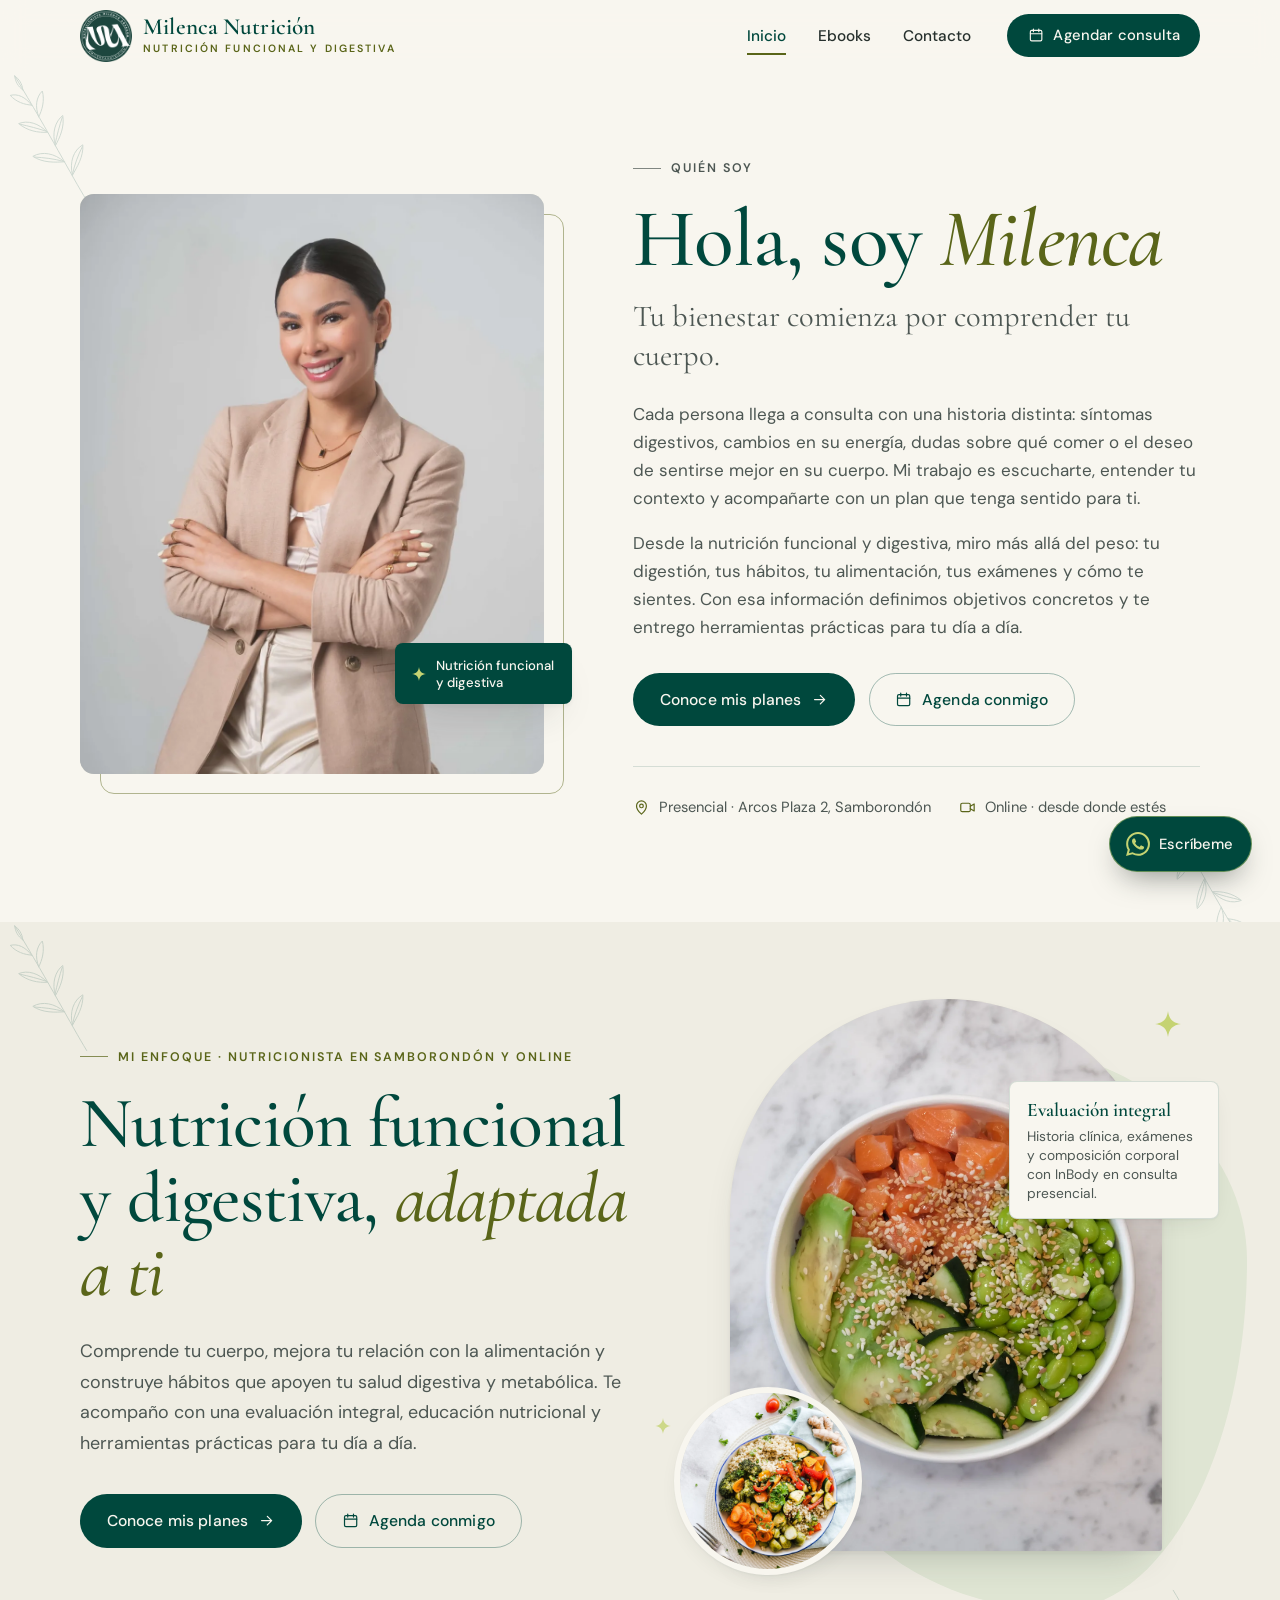
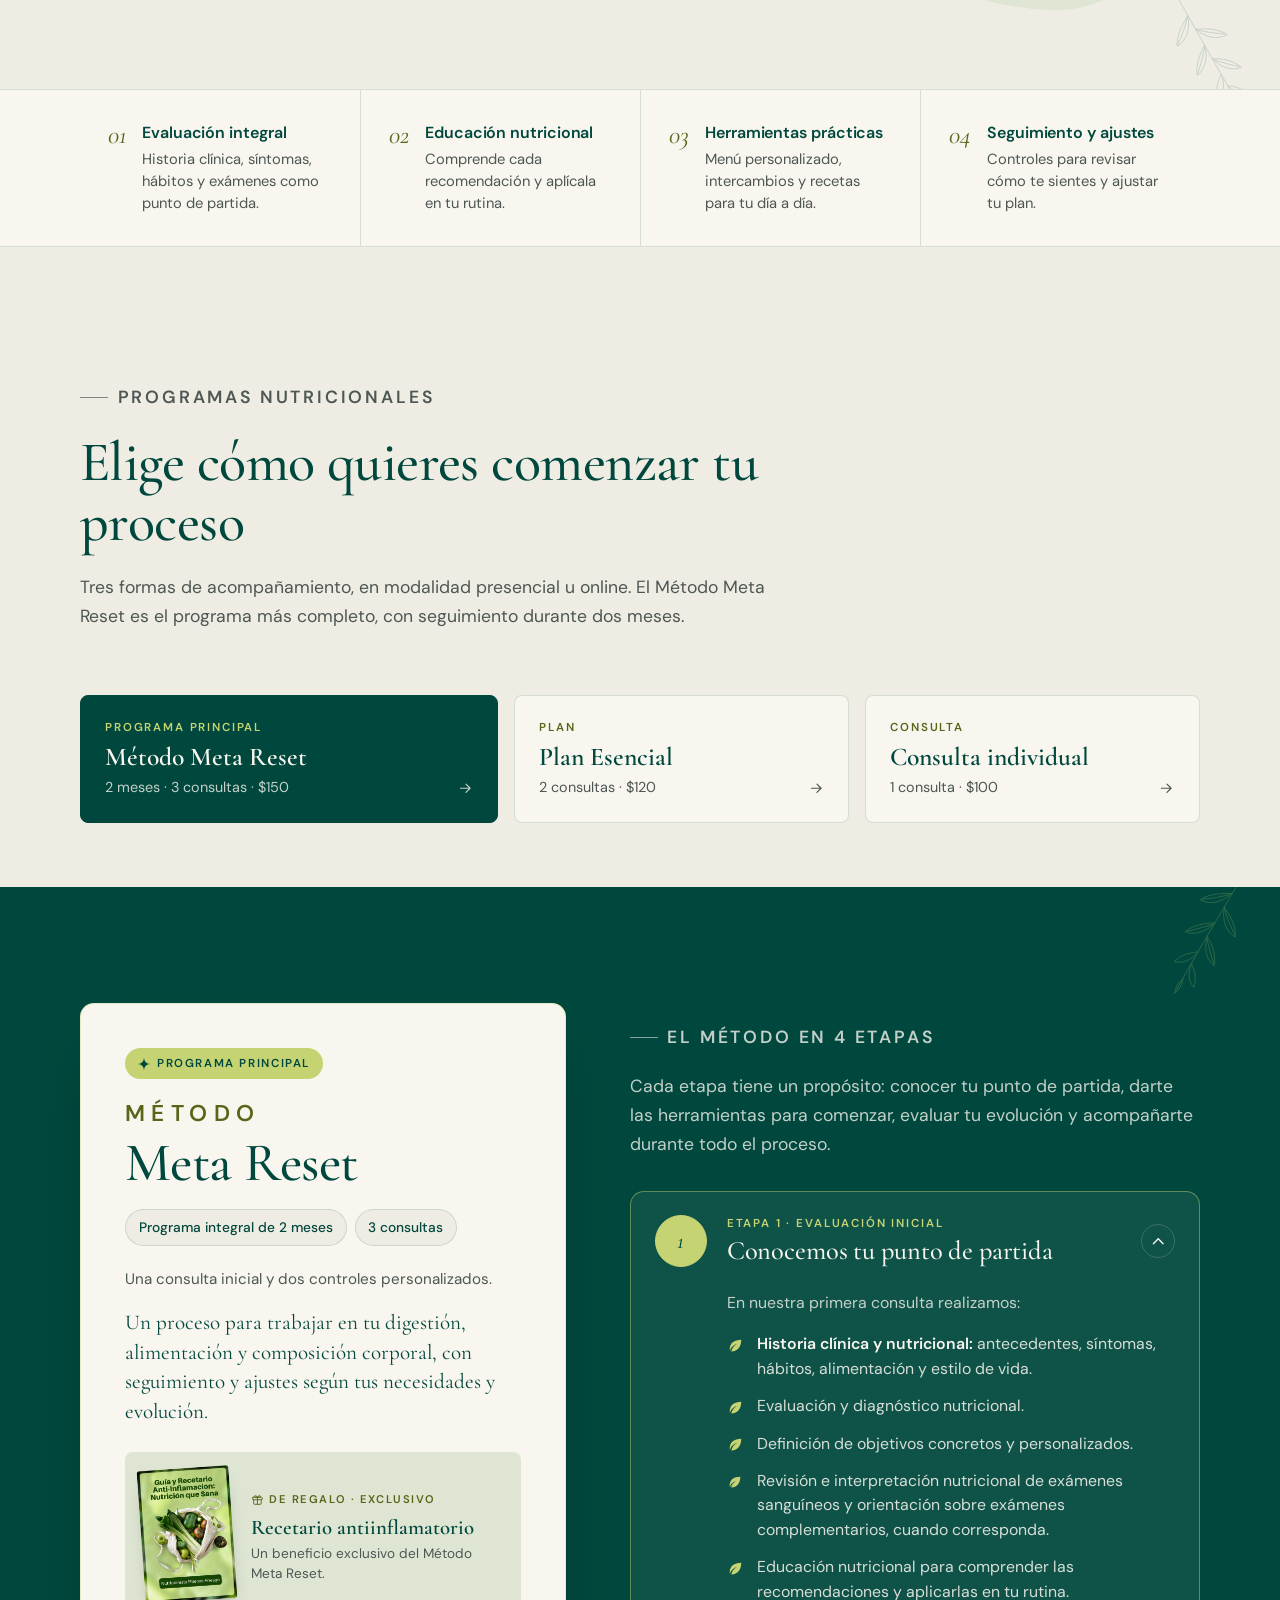
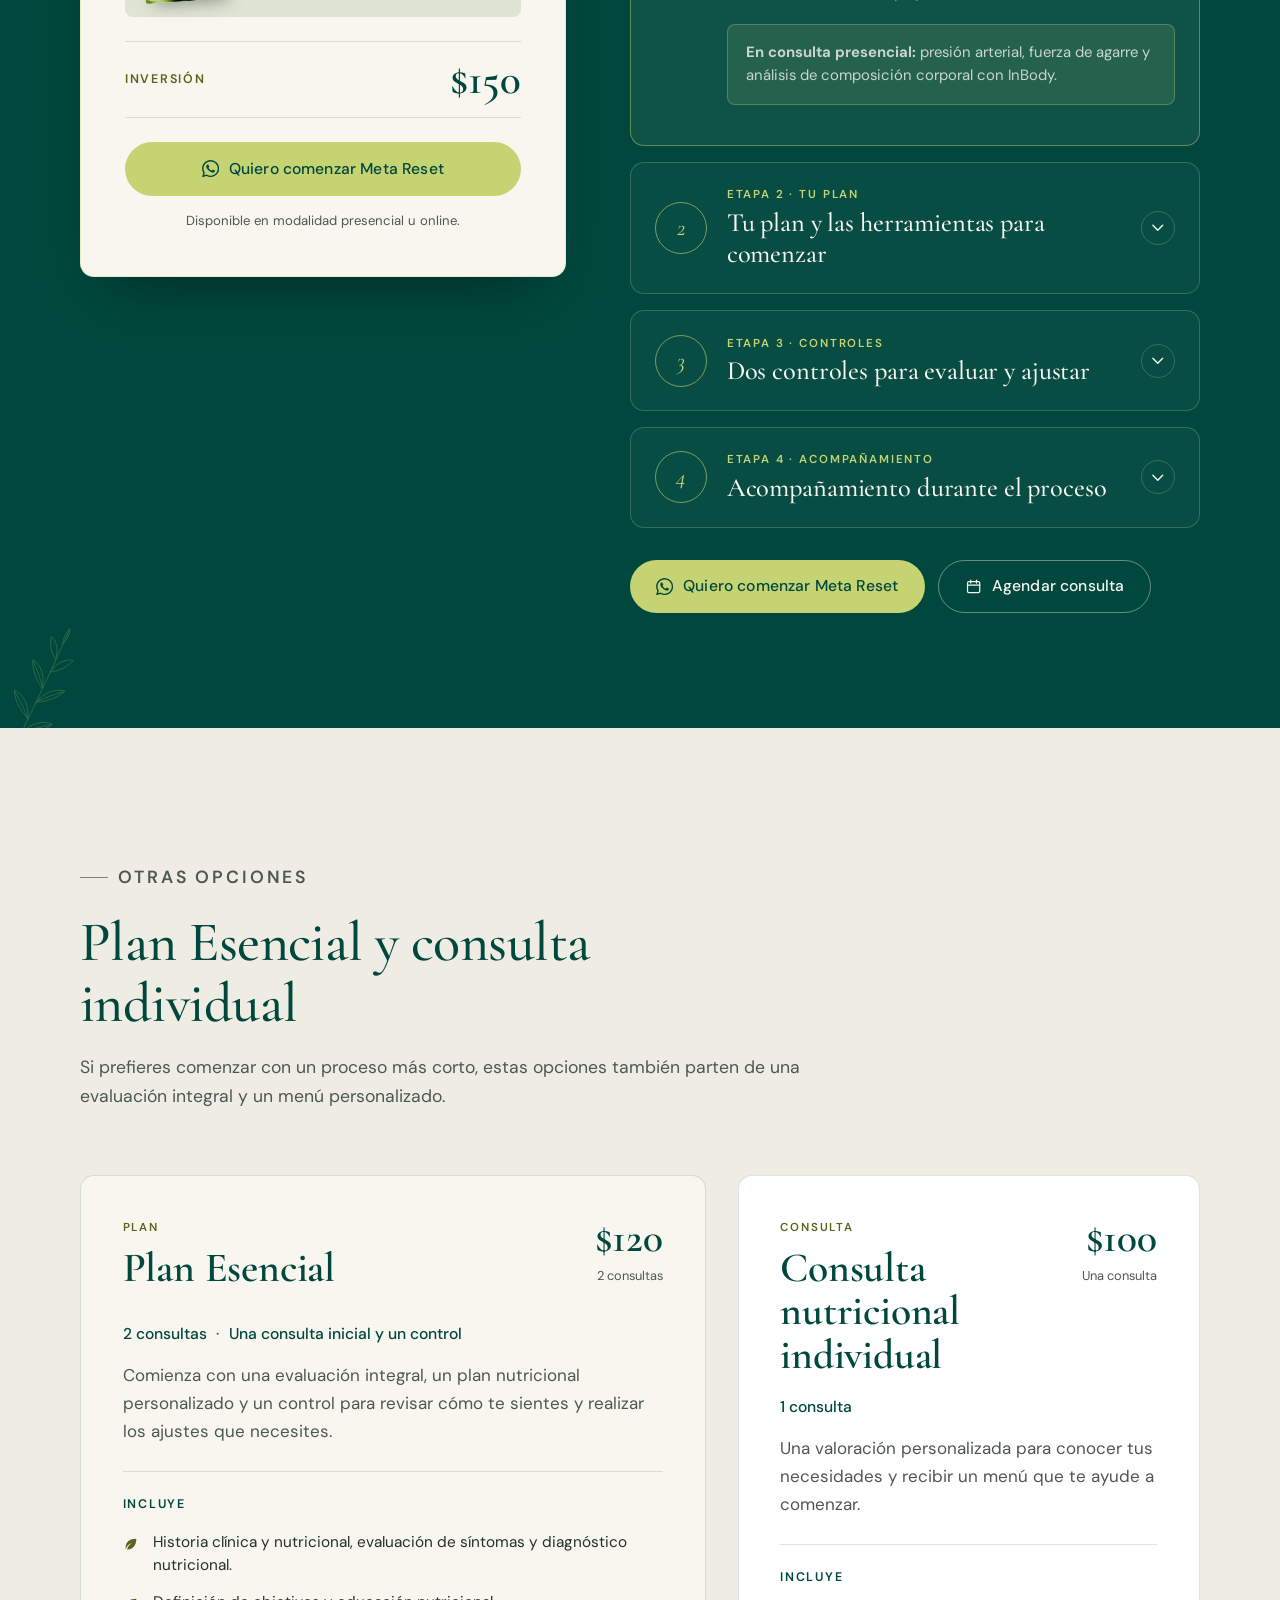
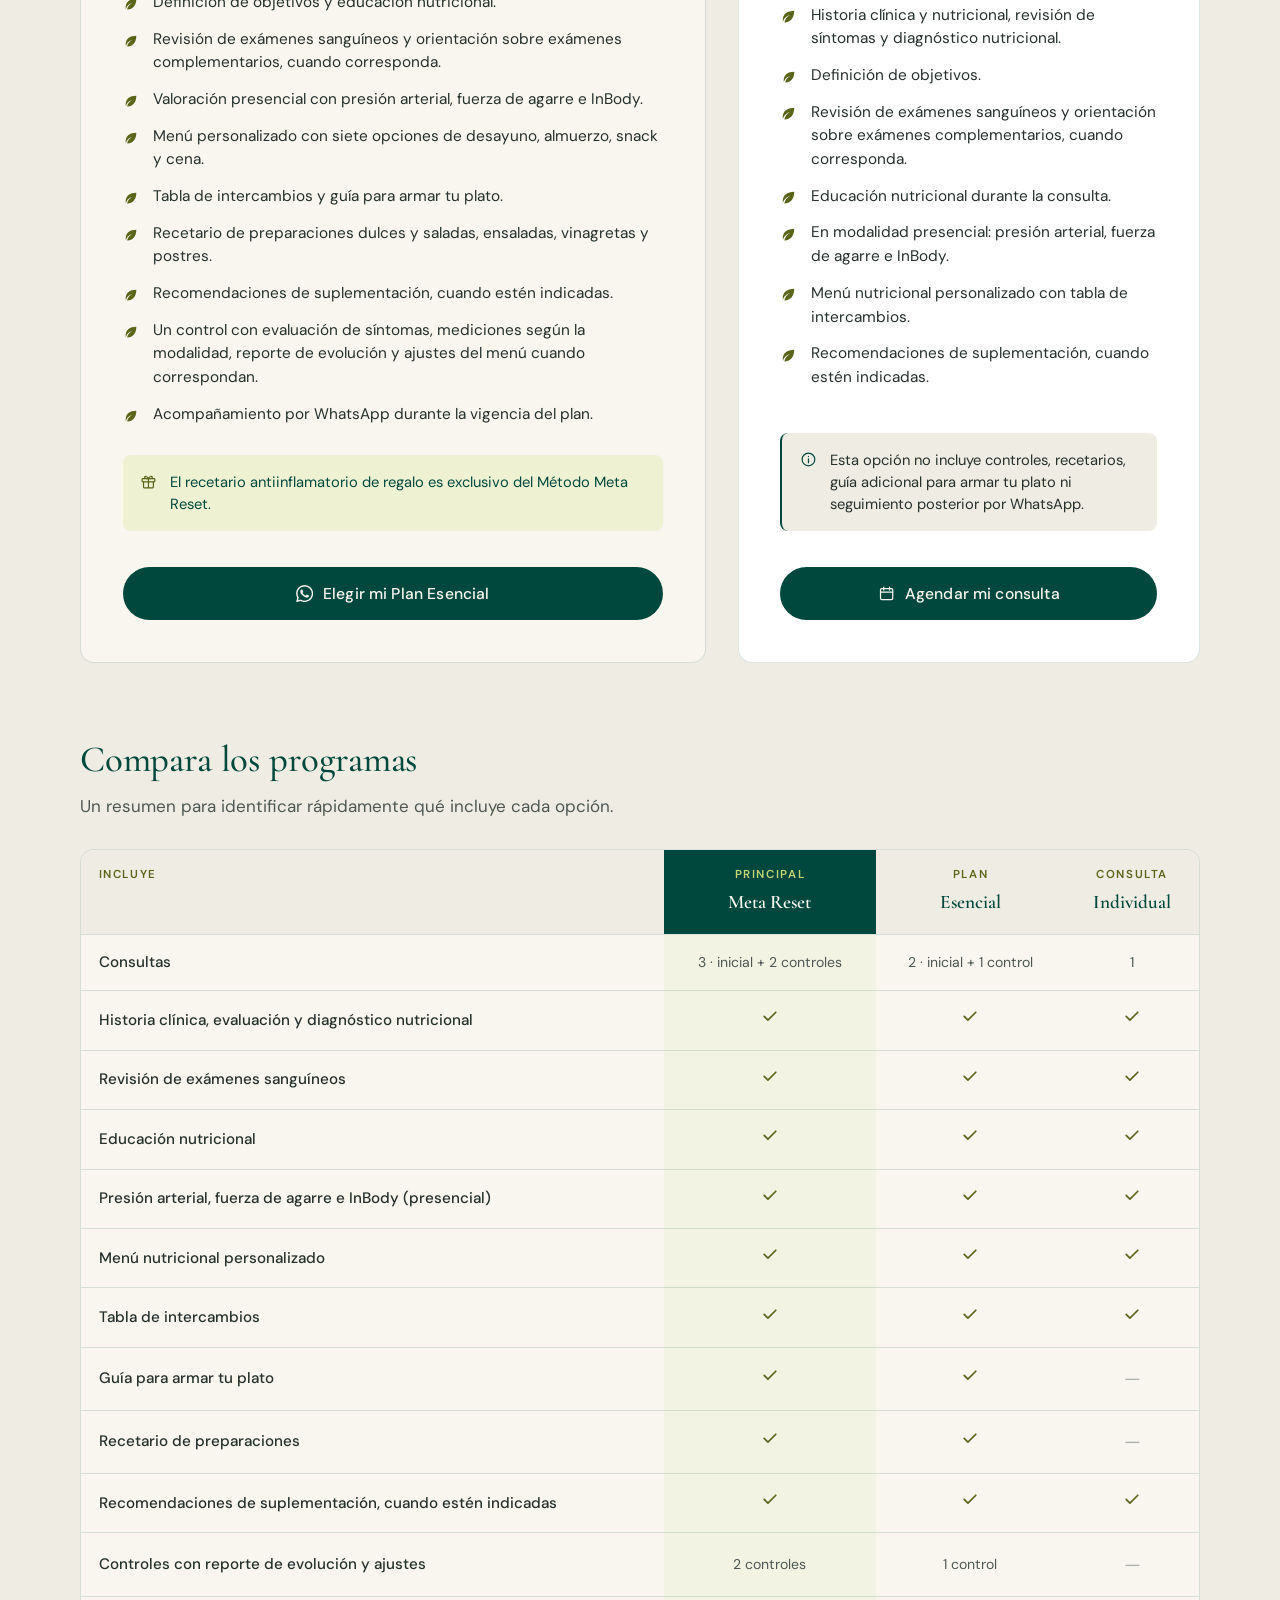
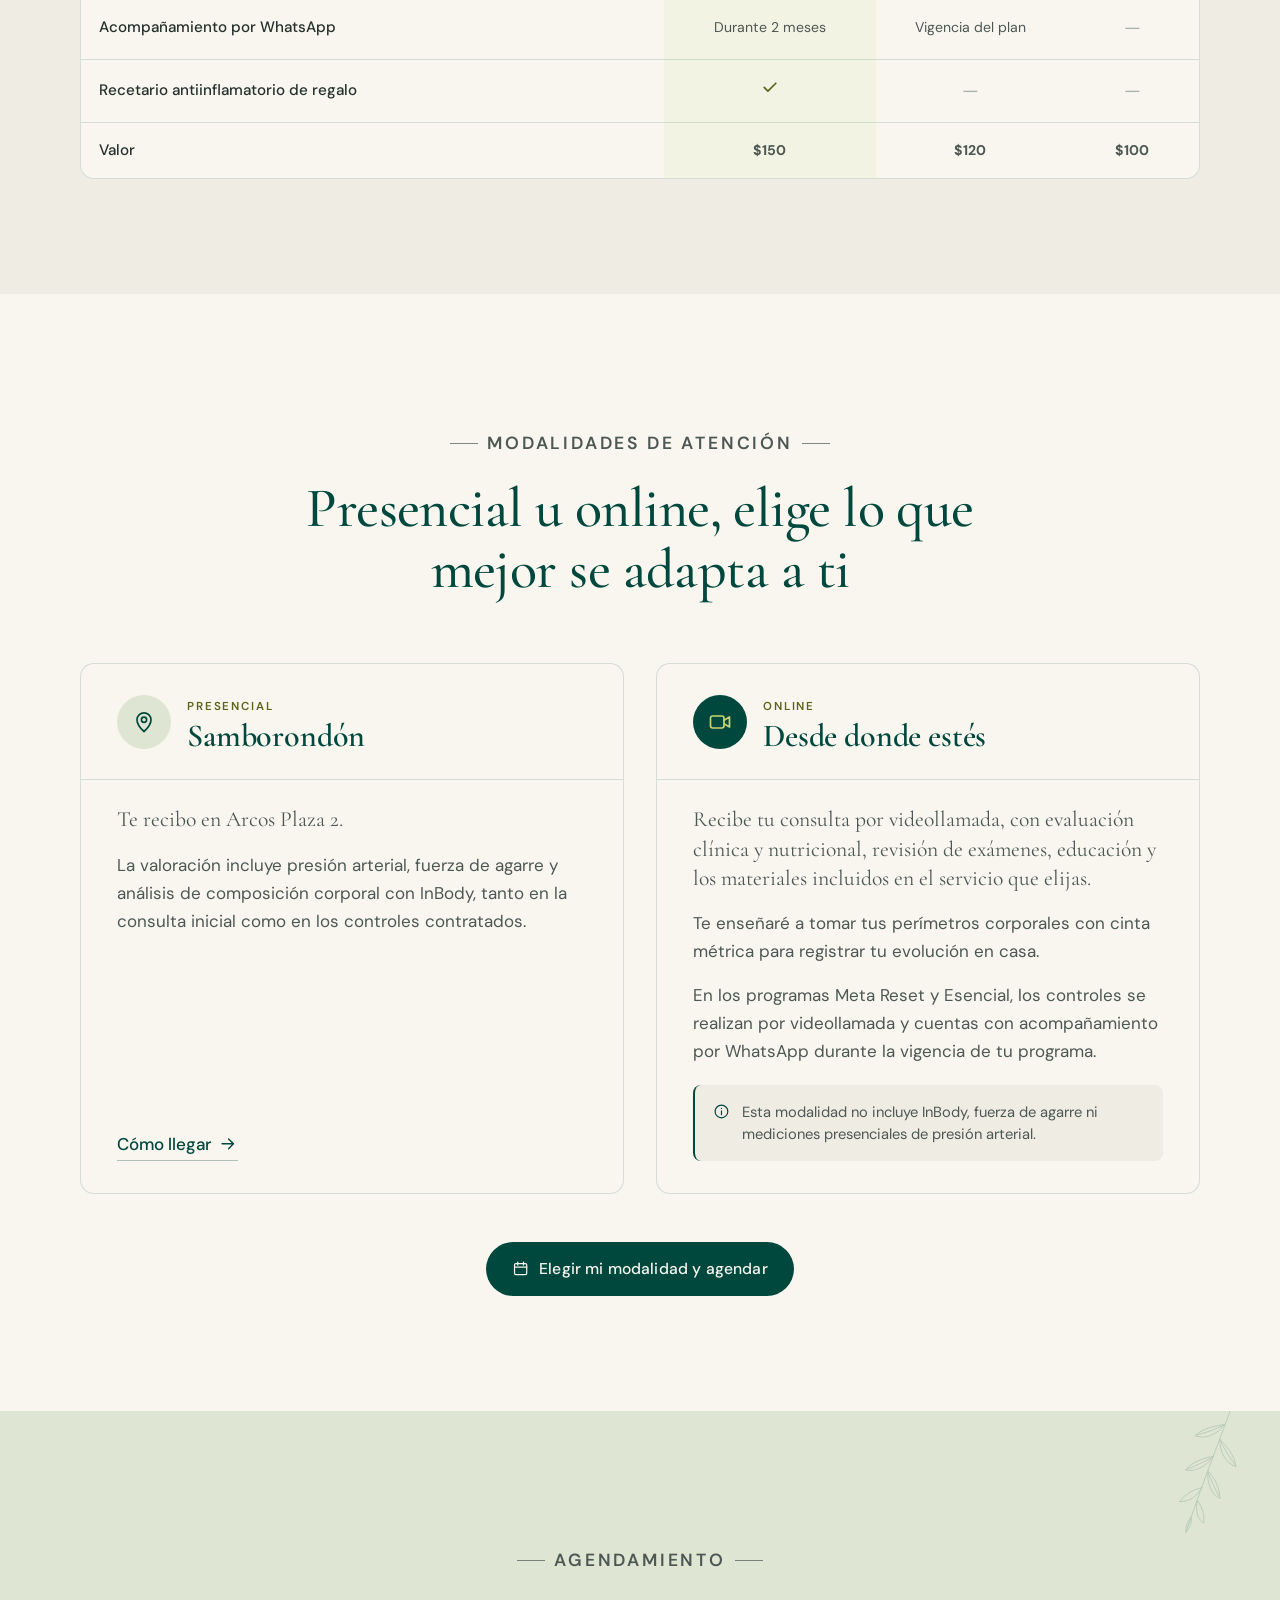
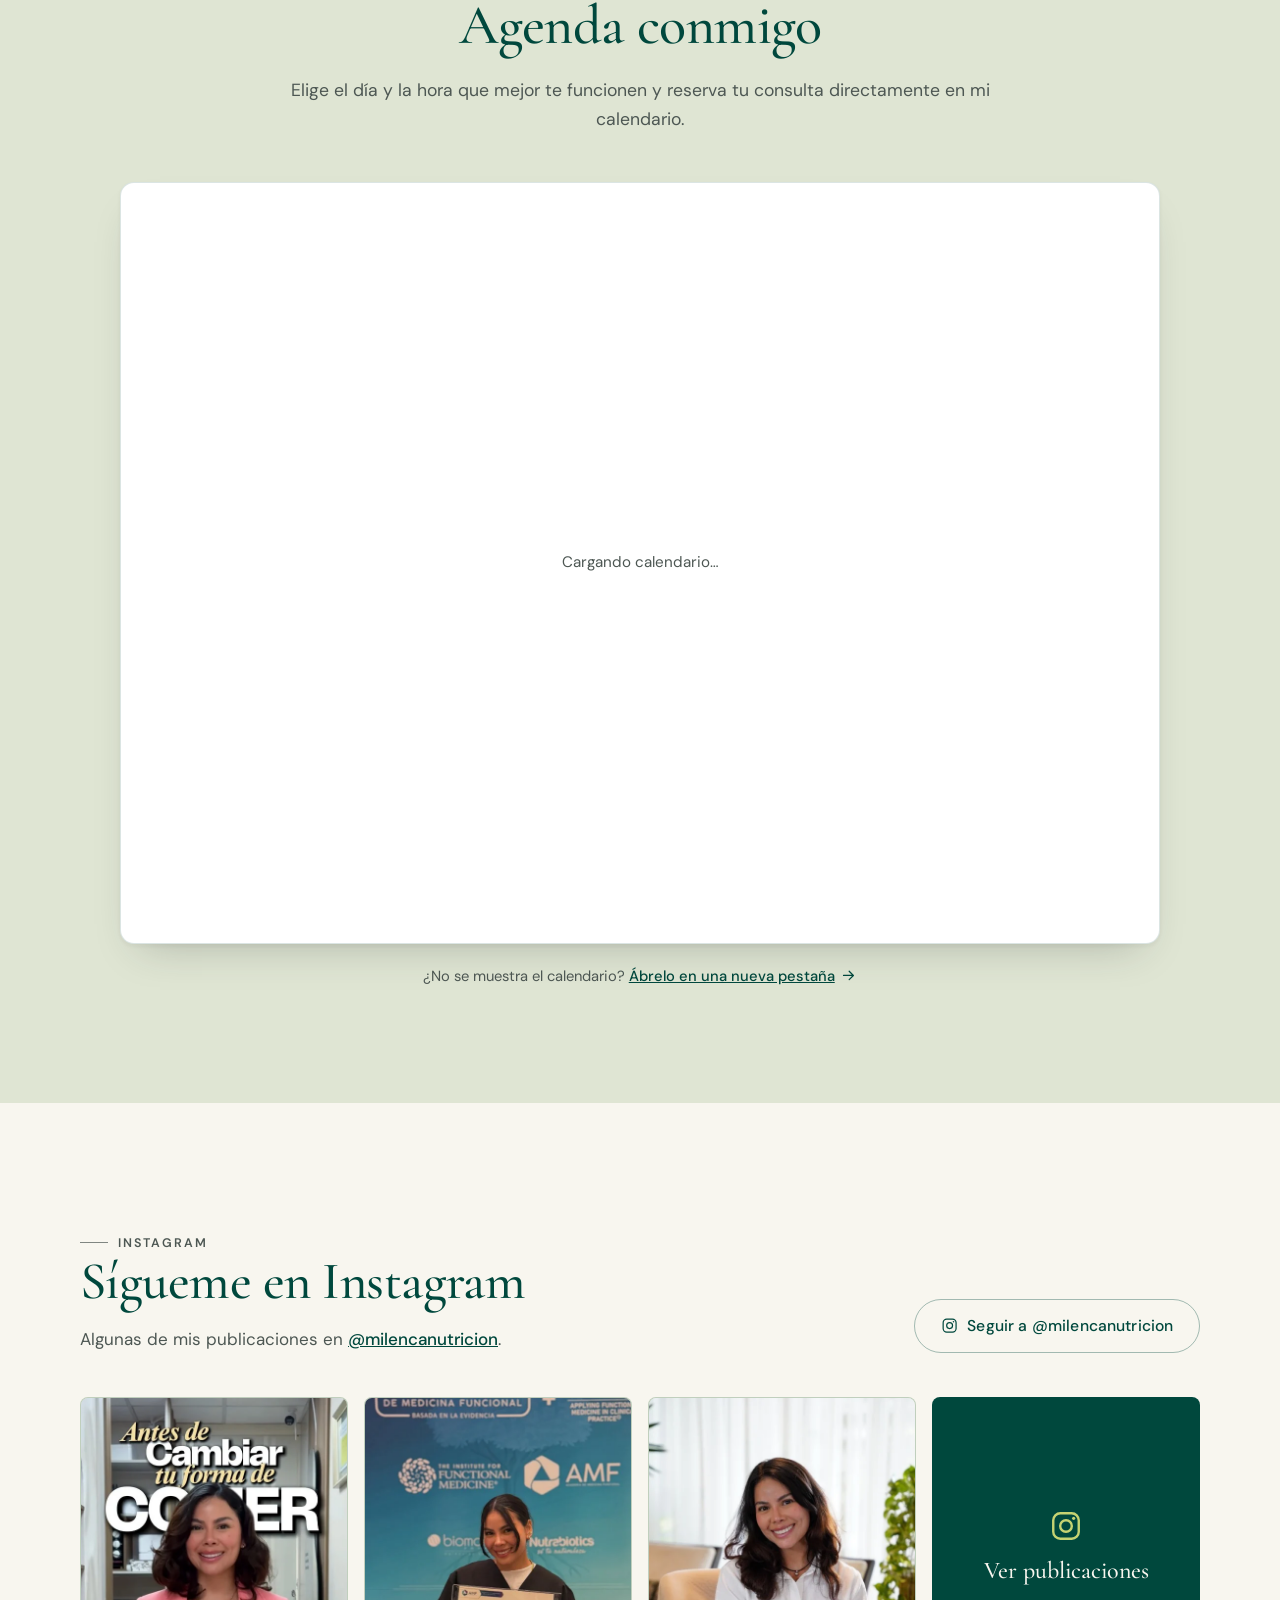
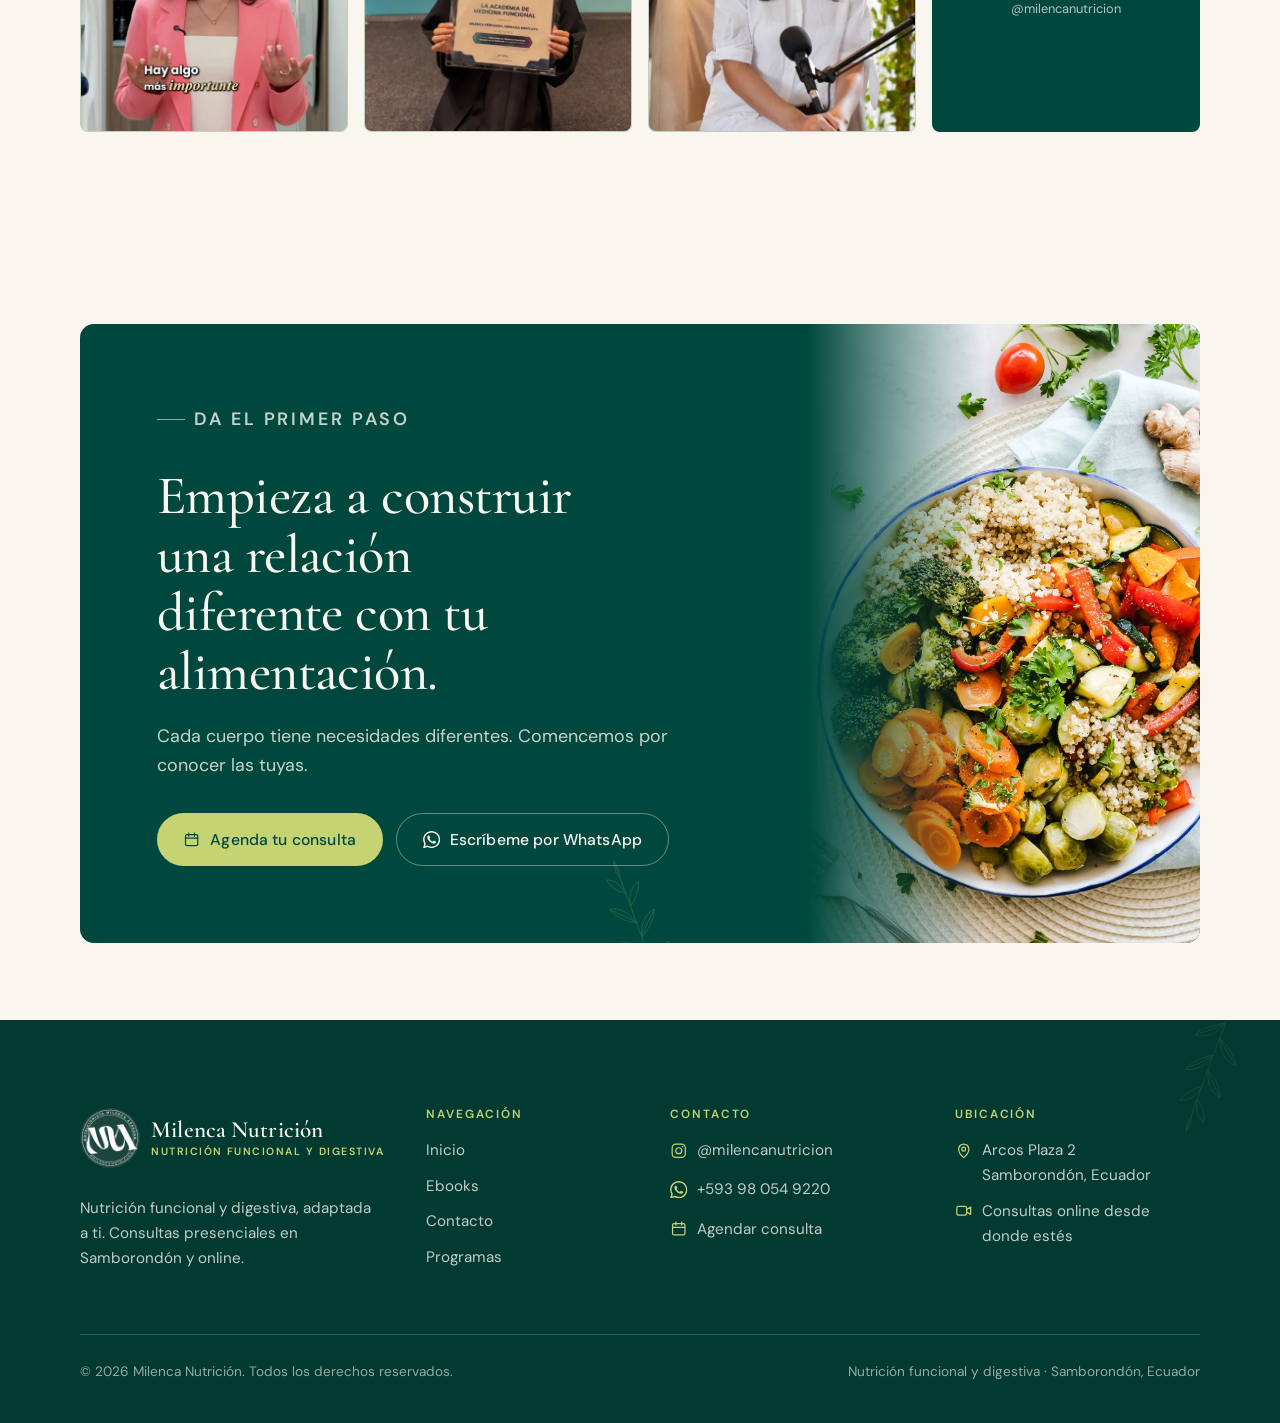
==== commit 4ee6062e: "Restaurar las fotos nítidas de 1800px en la nueva versión El reemplazo del sitio volvió a dejar dos " ====
--- a/index.html
+++ b/index.html
@@ -162,12 +162,12 @@
       <div class="hero__visual reveal" data-delay="2">
         <div class="hero__blob" aria-hidden="true"></div>
         <div class="hero__arch">
-          <img src="assets/images/inicio-enfoque-principal.webp" width="720" height="720" loading="lazy" decoding="async"
+          <img src="assets/images/inicio-enfoque-principal.webp" width="1800" height="1800" loading="lazy" decoding="async"
                alt="Bowl saludable con salmón, legumbres, edamame y hojas verdes">
         </div>
         <div class="hero__inset">
-          <img src="assets/images/inicio-enfoque-detalle.webp" width="720" height="720" loading="lazy" decoding="async"
-               alt="Frutas, verduras, frutos secos y semillas sobre una mesa">
+          <img src="assets/images/inicio-enfoque-detalle.webp" width="1800" height="1800" loading="lazy" decoding="async"
+               alt="Bowl de quinoa con verduras y hierbas frescas sobre una mesa">
         </div>
         <div class="hero__badge">
           <strong>Evaluación integral</strong>
@@ -568,8 +568,8 @@
           </div>
         </div>
         <div class="cta-final__media">
-          <img src="assets/images/inicio-cierre.webp" width="720" height="720" loading="lazy" decoding="async"
-               alt="Variedad de alimentos naturales: frutas, verduras, legumbres y frutos secos">
+          <img src="assets/images/inicio-cierre.webp" width="1800" height="1800" loading="lazy" decoding="async"
+               alt="Quinoa con verduras, brócoli y hierbas frescas">
         </div>
       </div>
     </div>
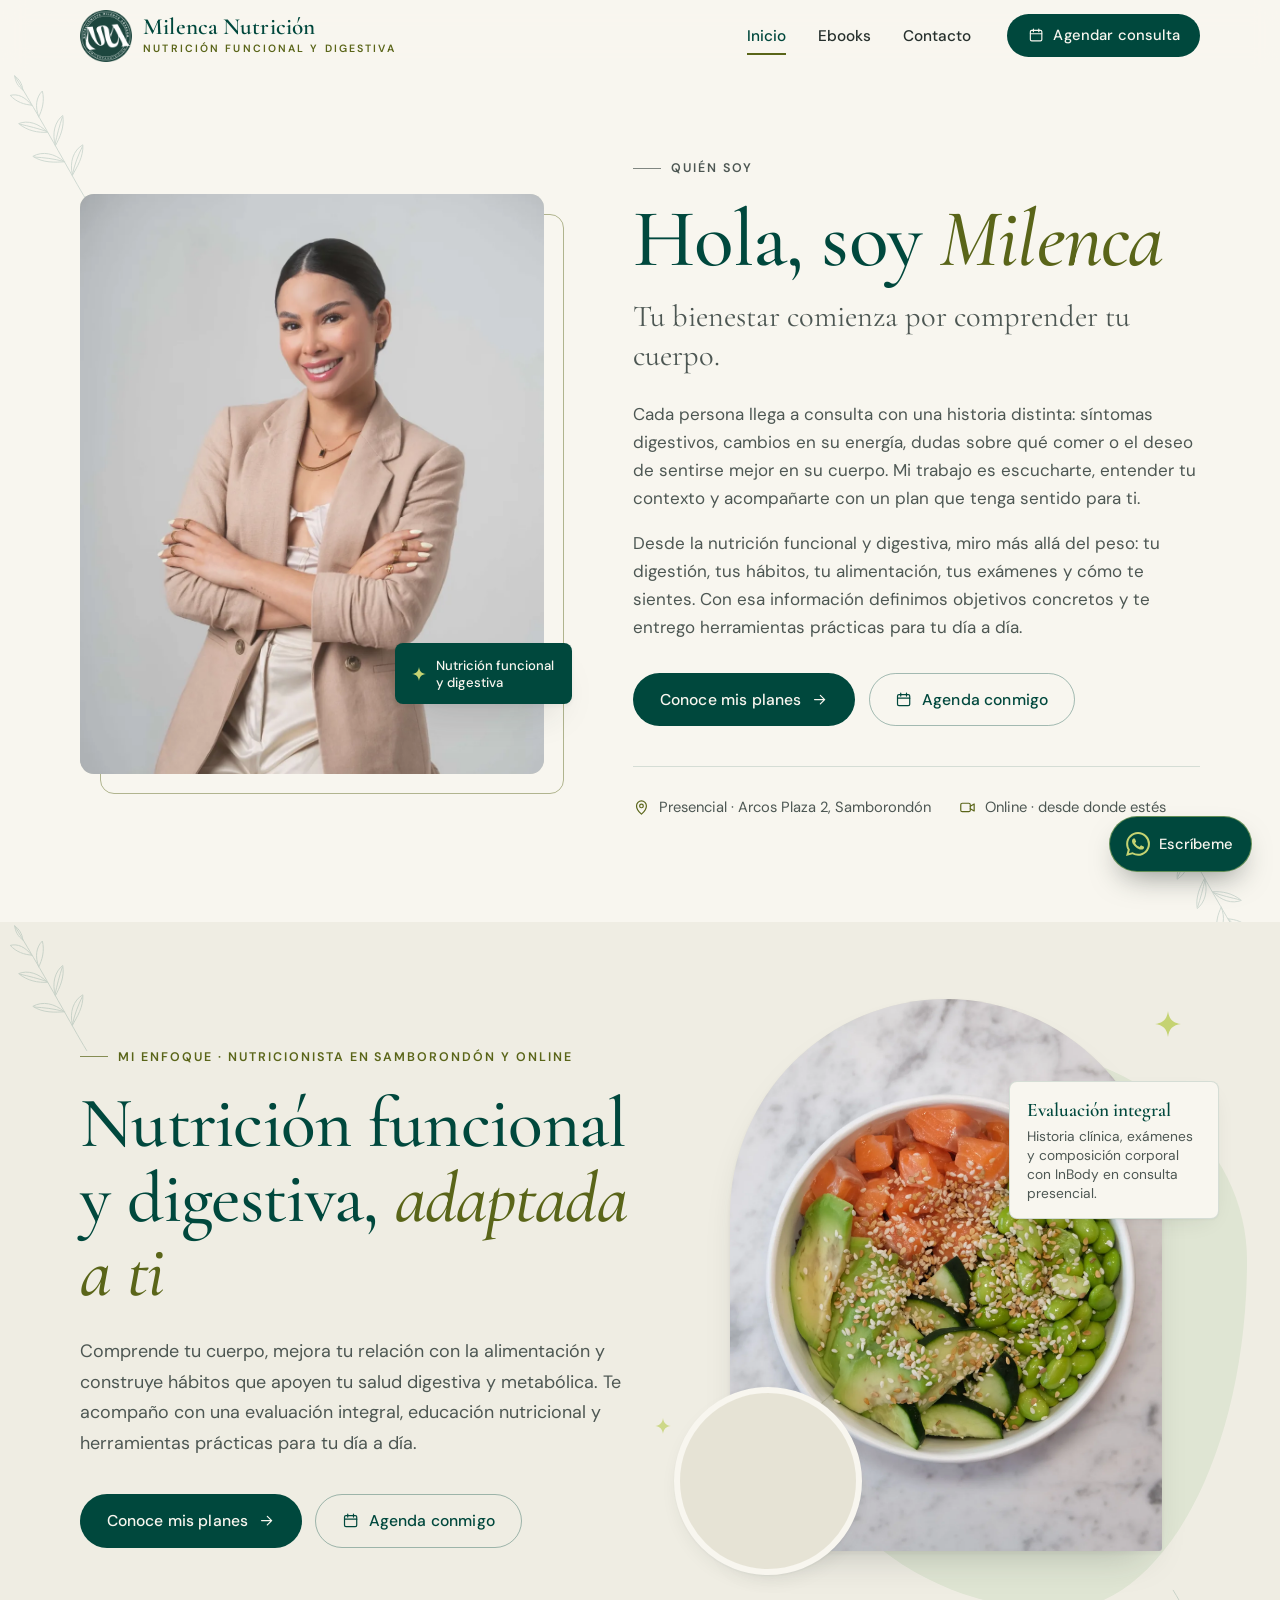
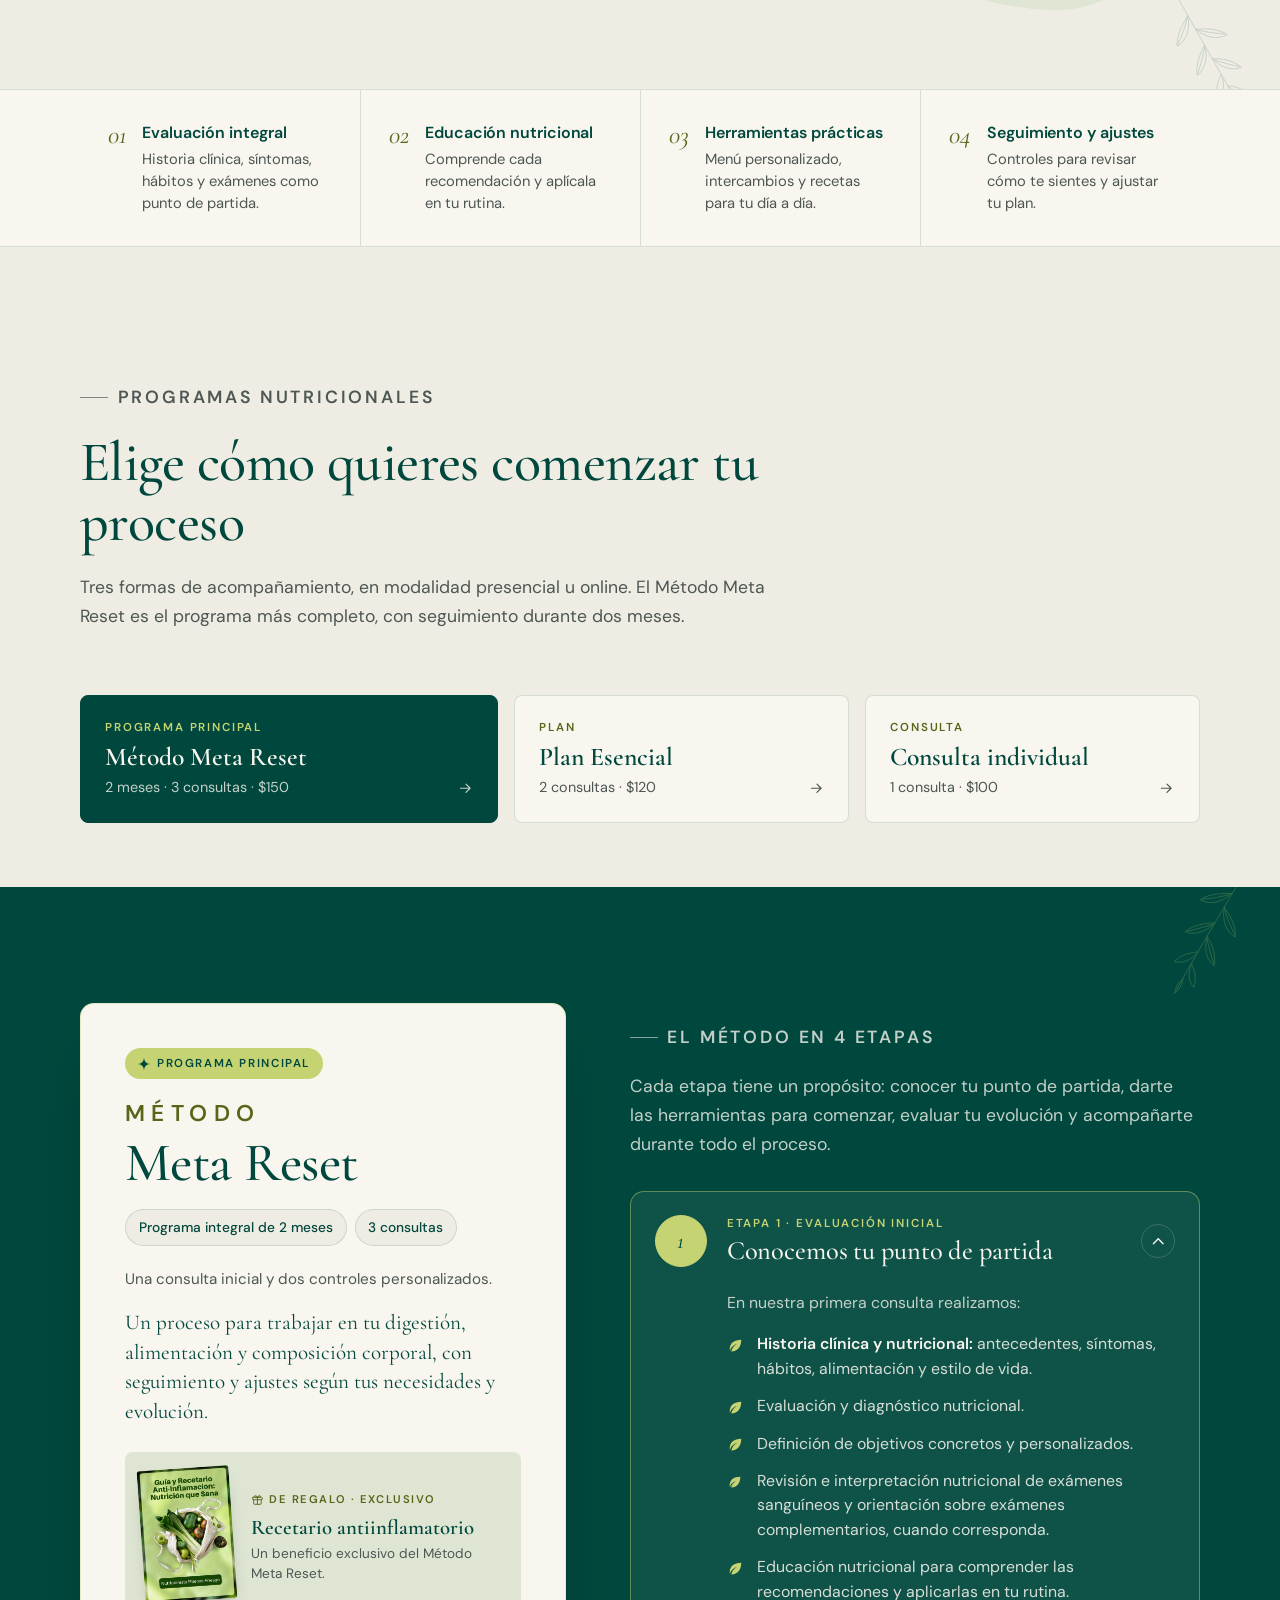
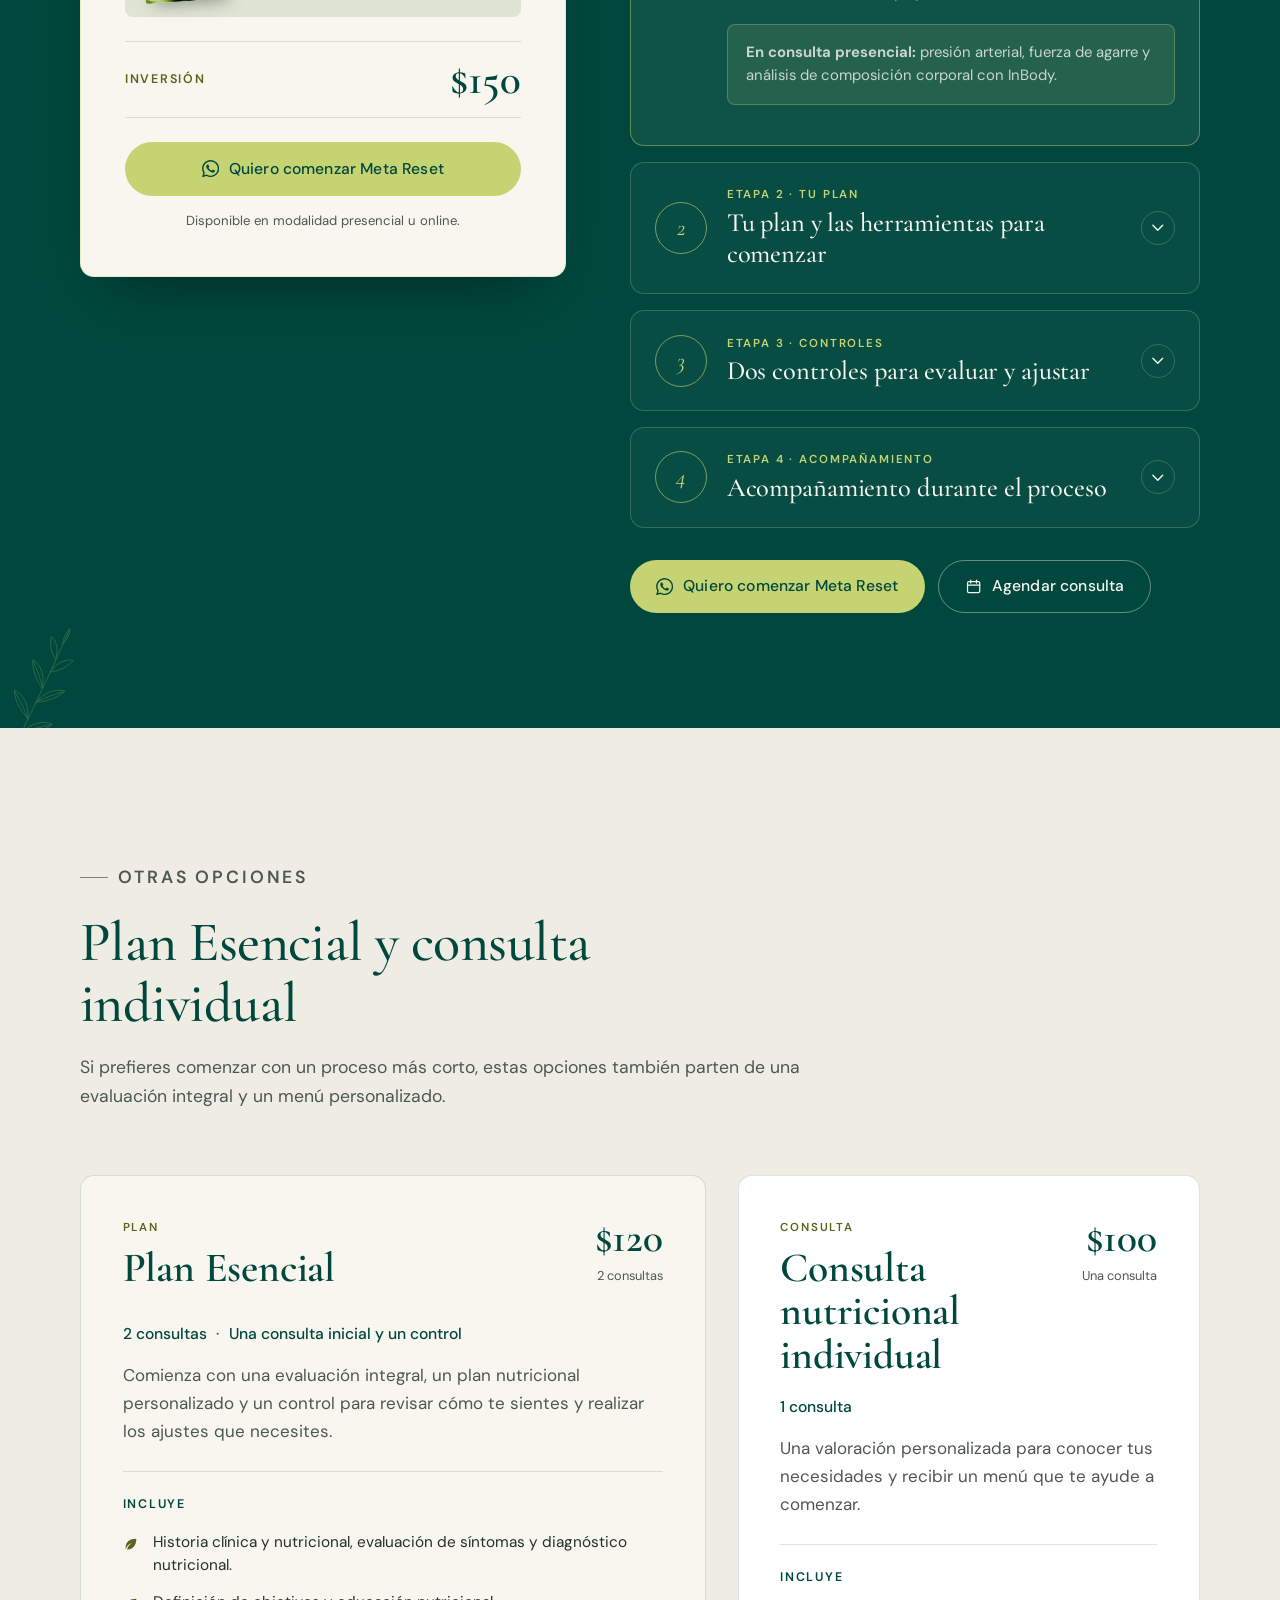
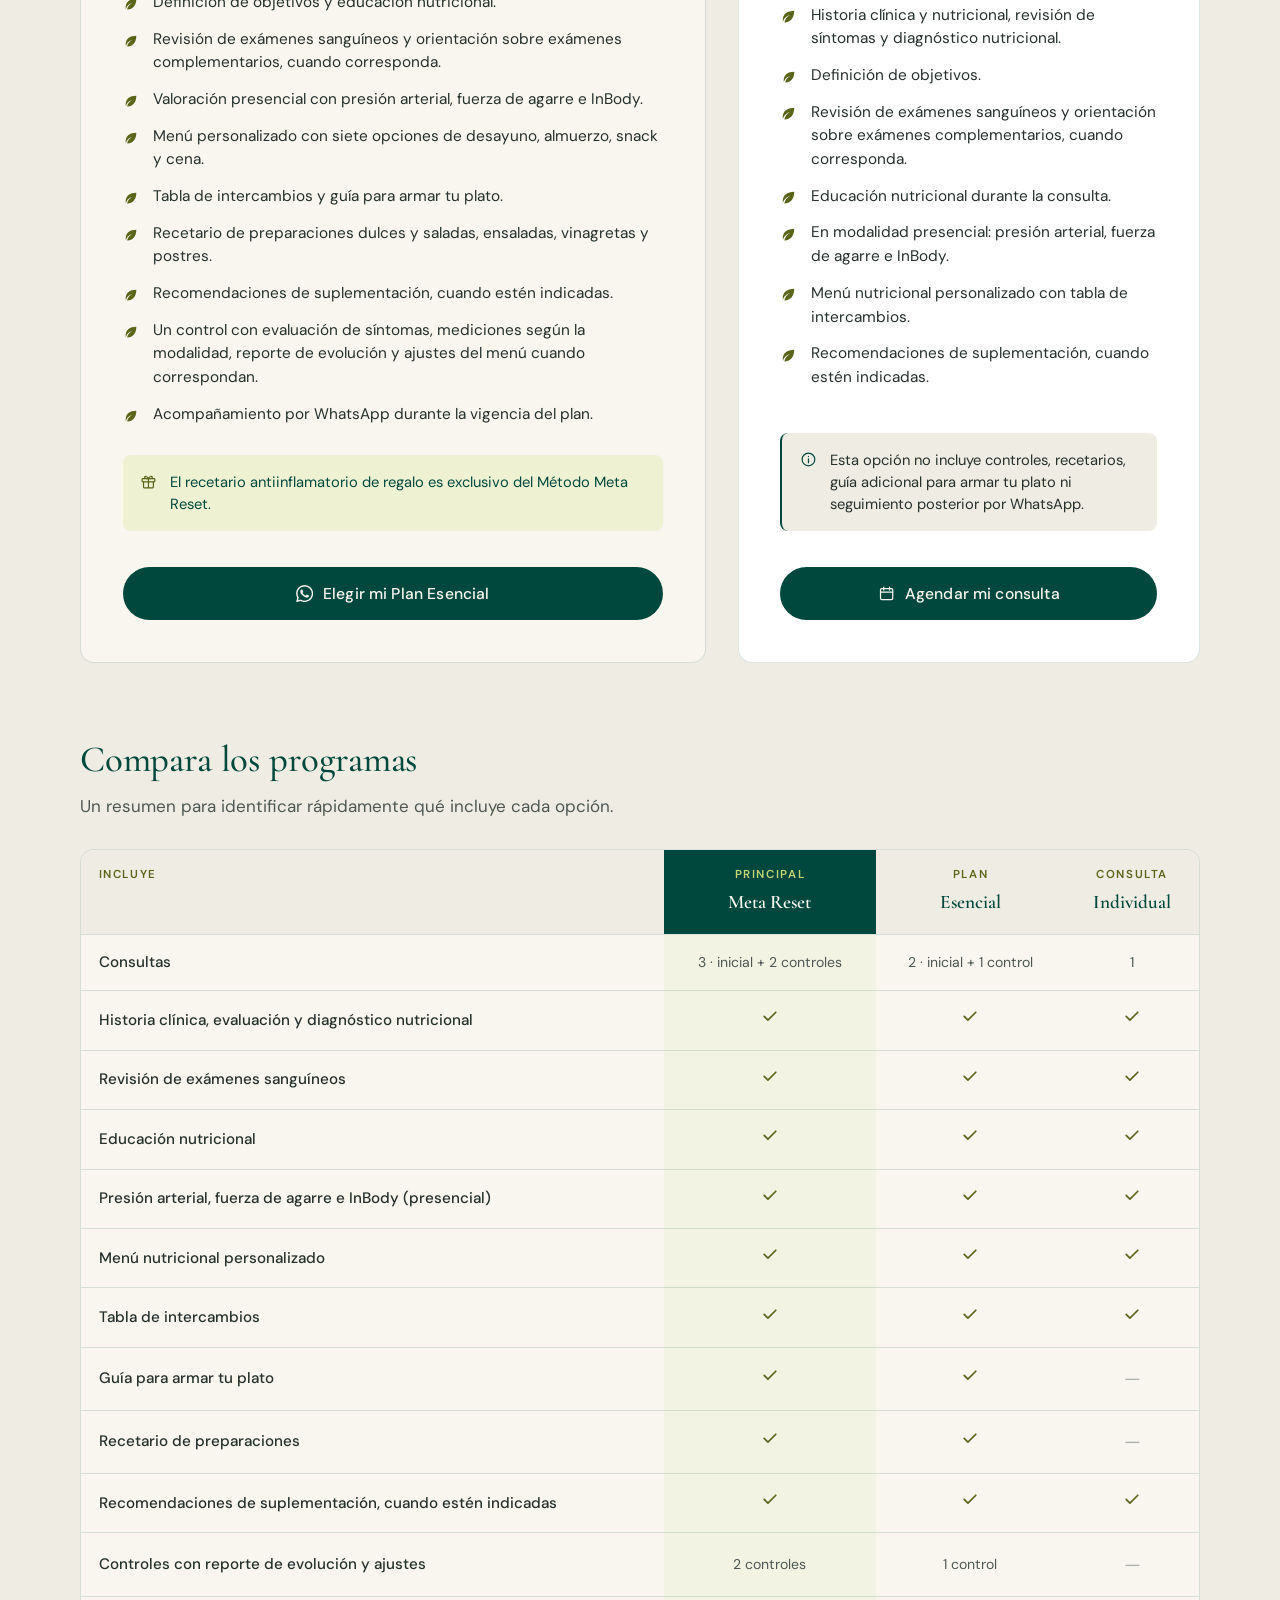
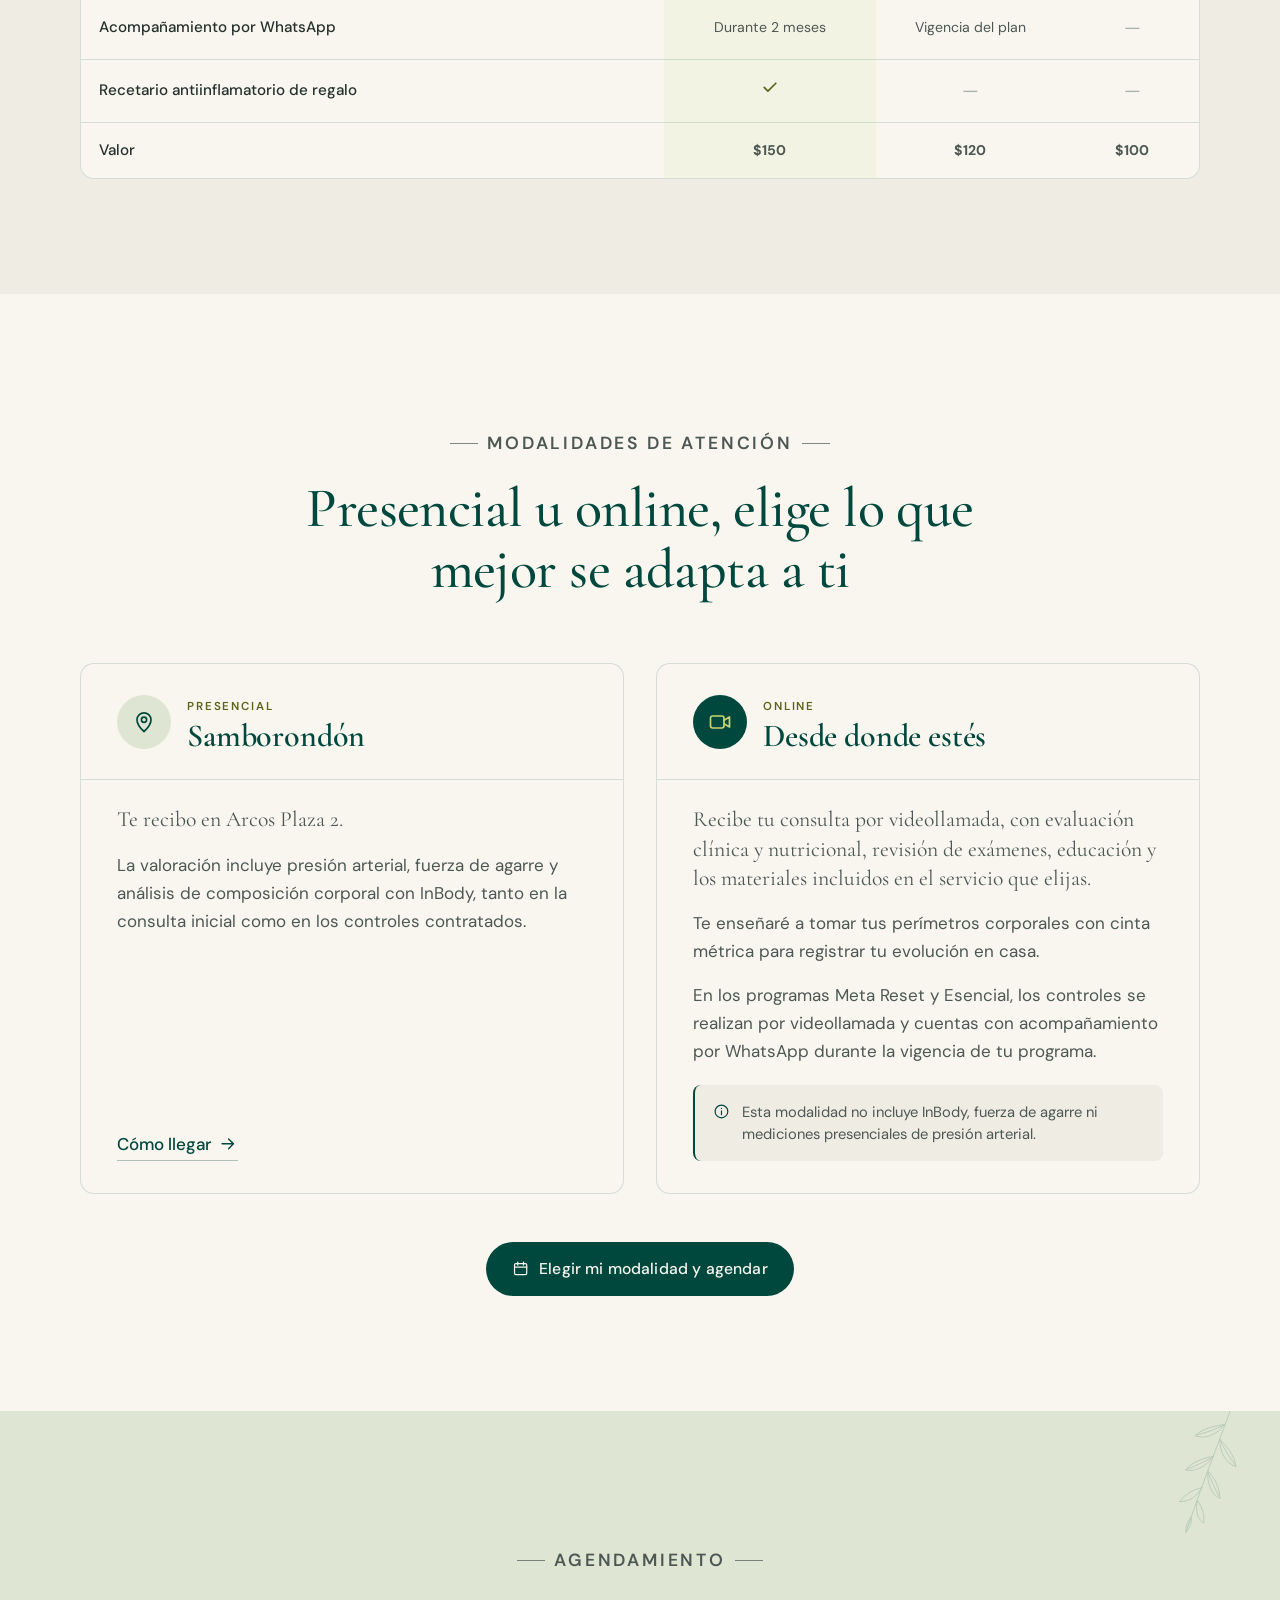
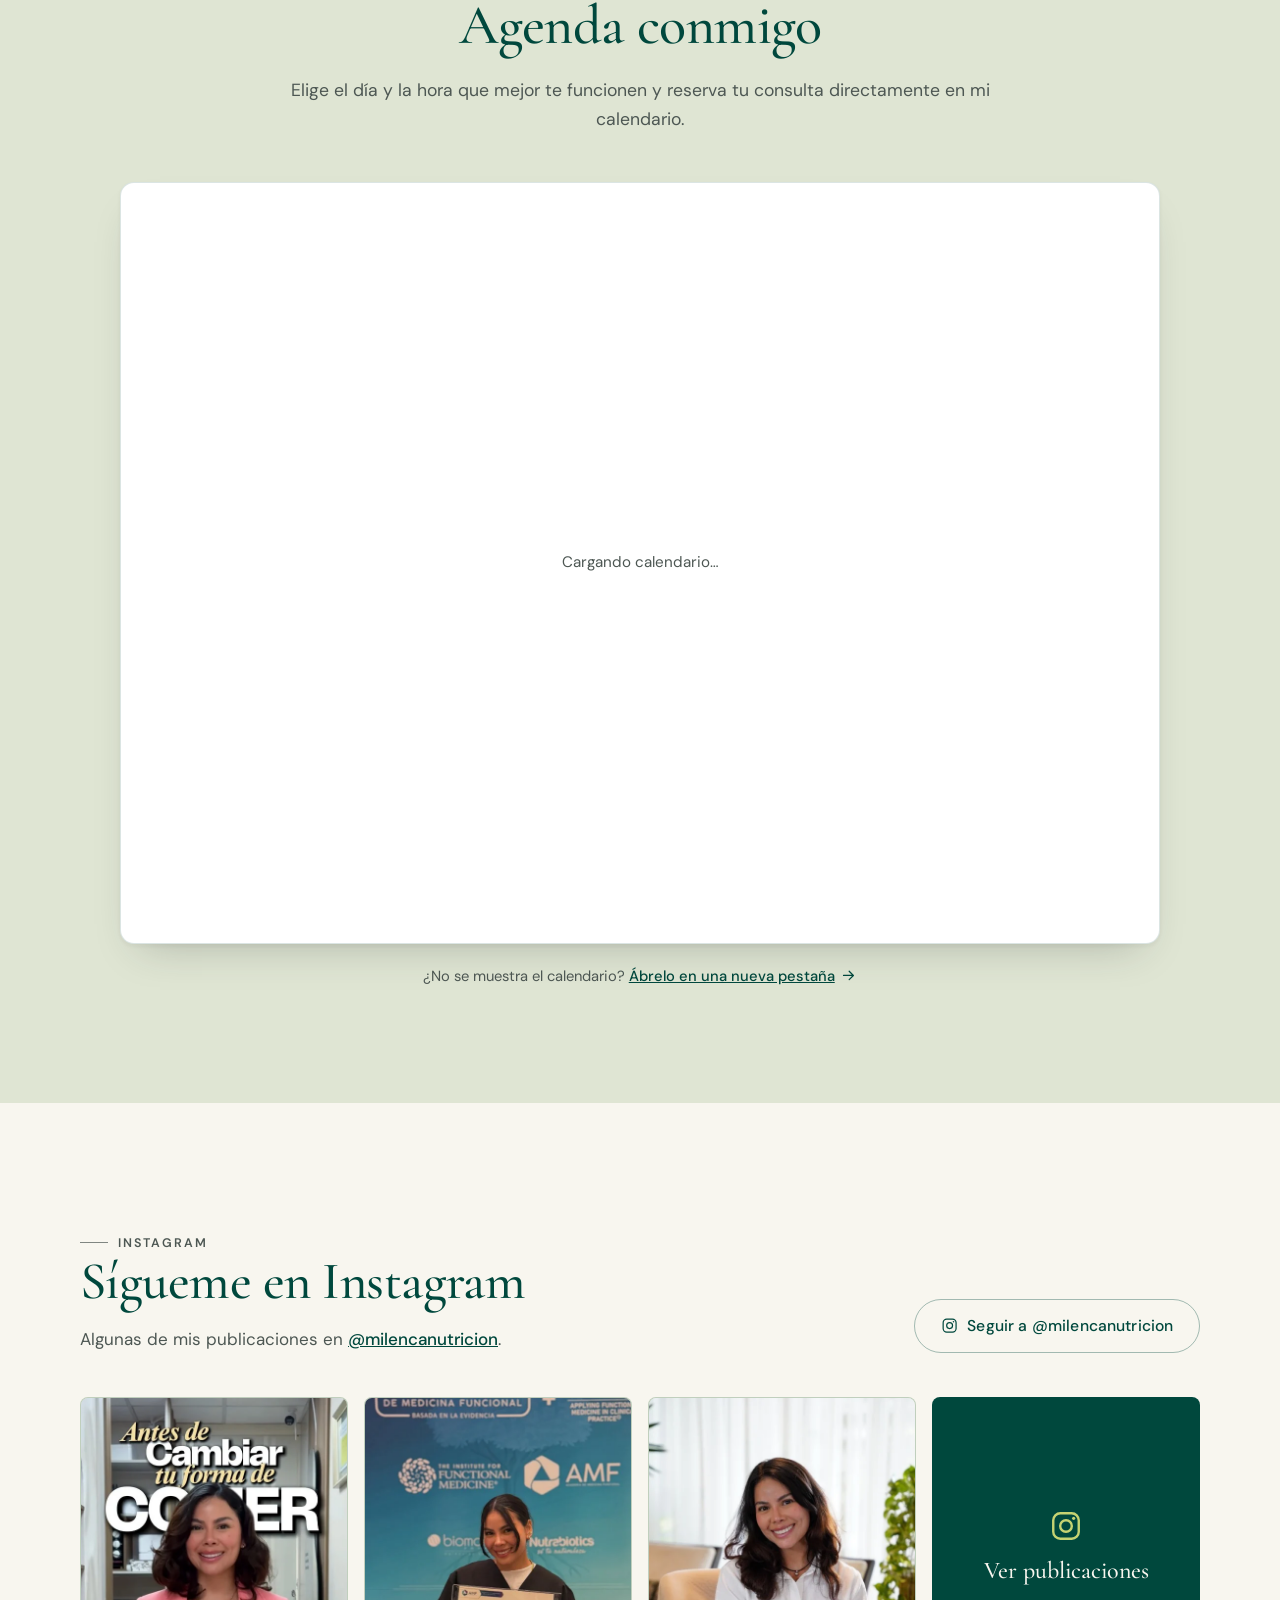
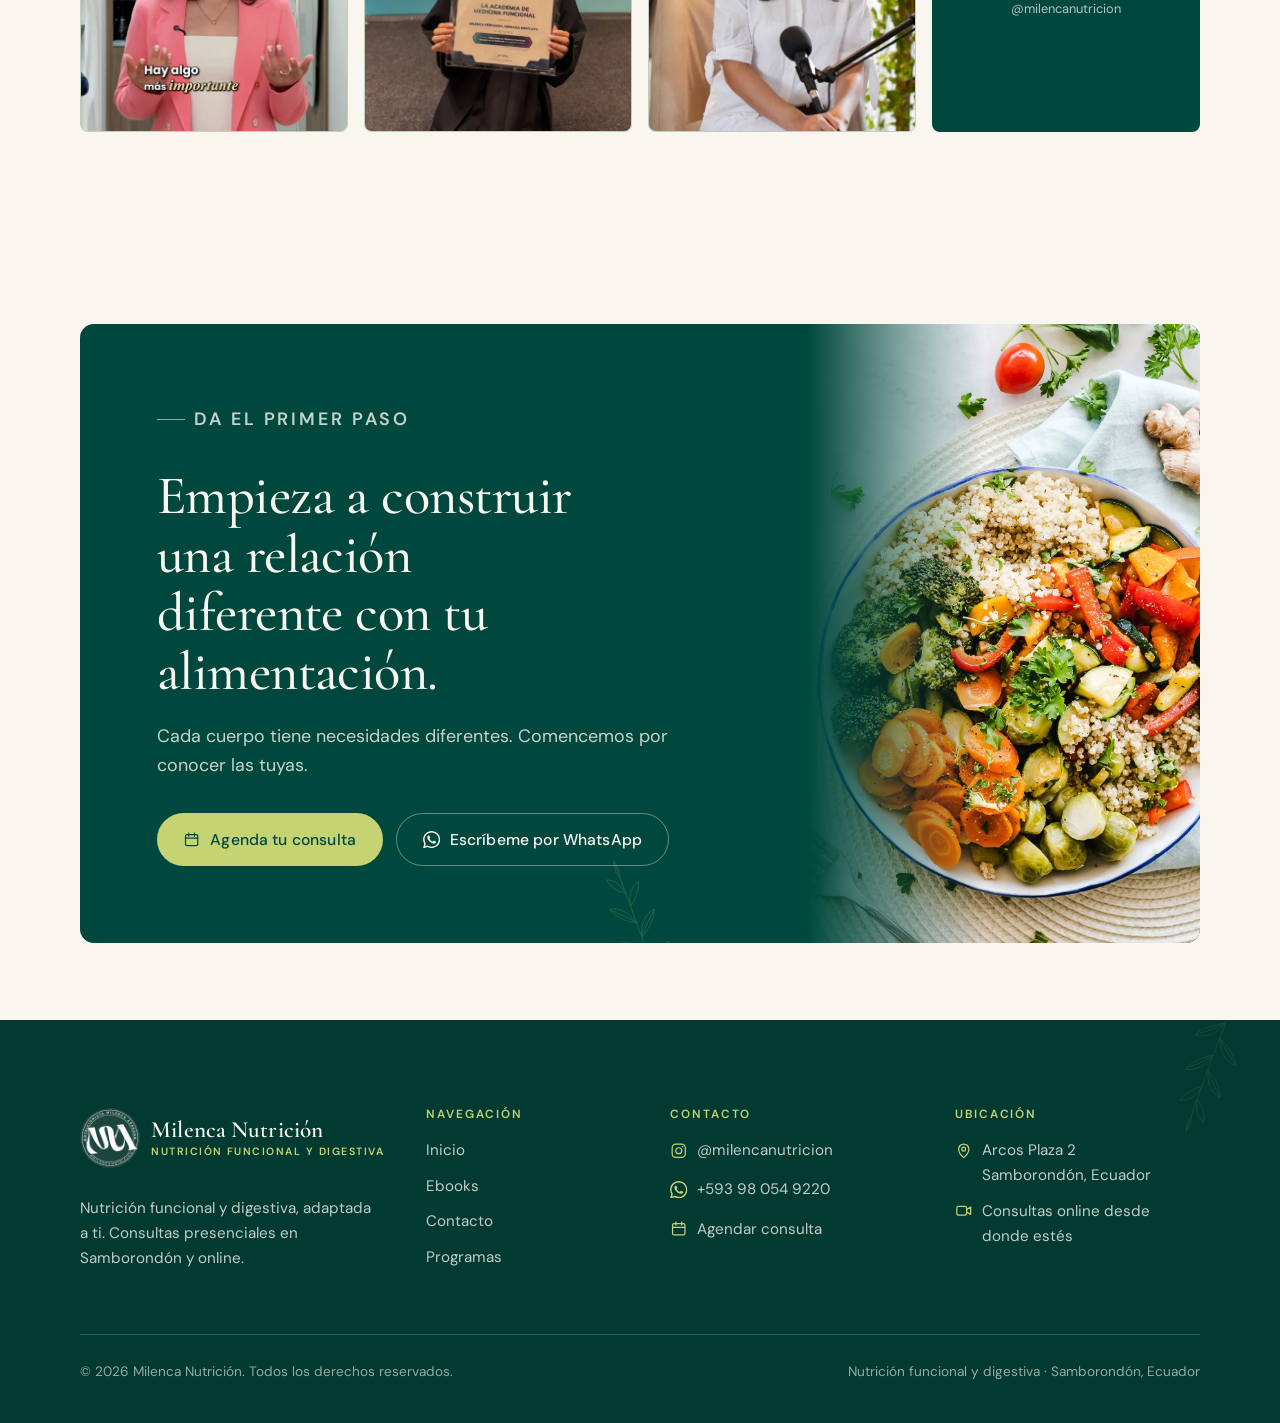
==== commit fc1fa11f: "Restaurar fotos nítidas en Mi enfoque Las dos fotos de la sección vuelven a las versiones de 1800 px" ====
--- a/index.html
+++ b/index.html
@@ -167,7 +167,7 @@
         </div>
         <div class="hero__inset">
           <img src="assets/images/inicio-enfoque-detalle.webp" width="1800" height="1800" loading="lazy" decoding="async"
-               alt="Bowl de quinoa con verduras y hierbas frescas sobre una mesa">
+               alt="Bowl de quinoa con verduras">
         </div>
         <div class="hero__badge">
           <strong>Evaluación integral</strong>
@@ -568,8 +568,8 @@
           </div>
         </div>
         <div class="cta-final__media">
-          <img src="assets/images/inicio-cierre.webp" width="1800" height="1800" loading="lazy" decoding="async"
-               alt="Quinoa con verduras, brócoli y hierbas frescas">
+          <img src="assets/images/inicio-cierre.webp" width="720" height="720" loading="lazy" decoding="async"
+               alt="Variedad de alimentos naturales: frutas, verduras, legumbres y frutos secos">
         </div>
       </div>
     </div>
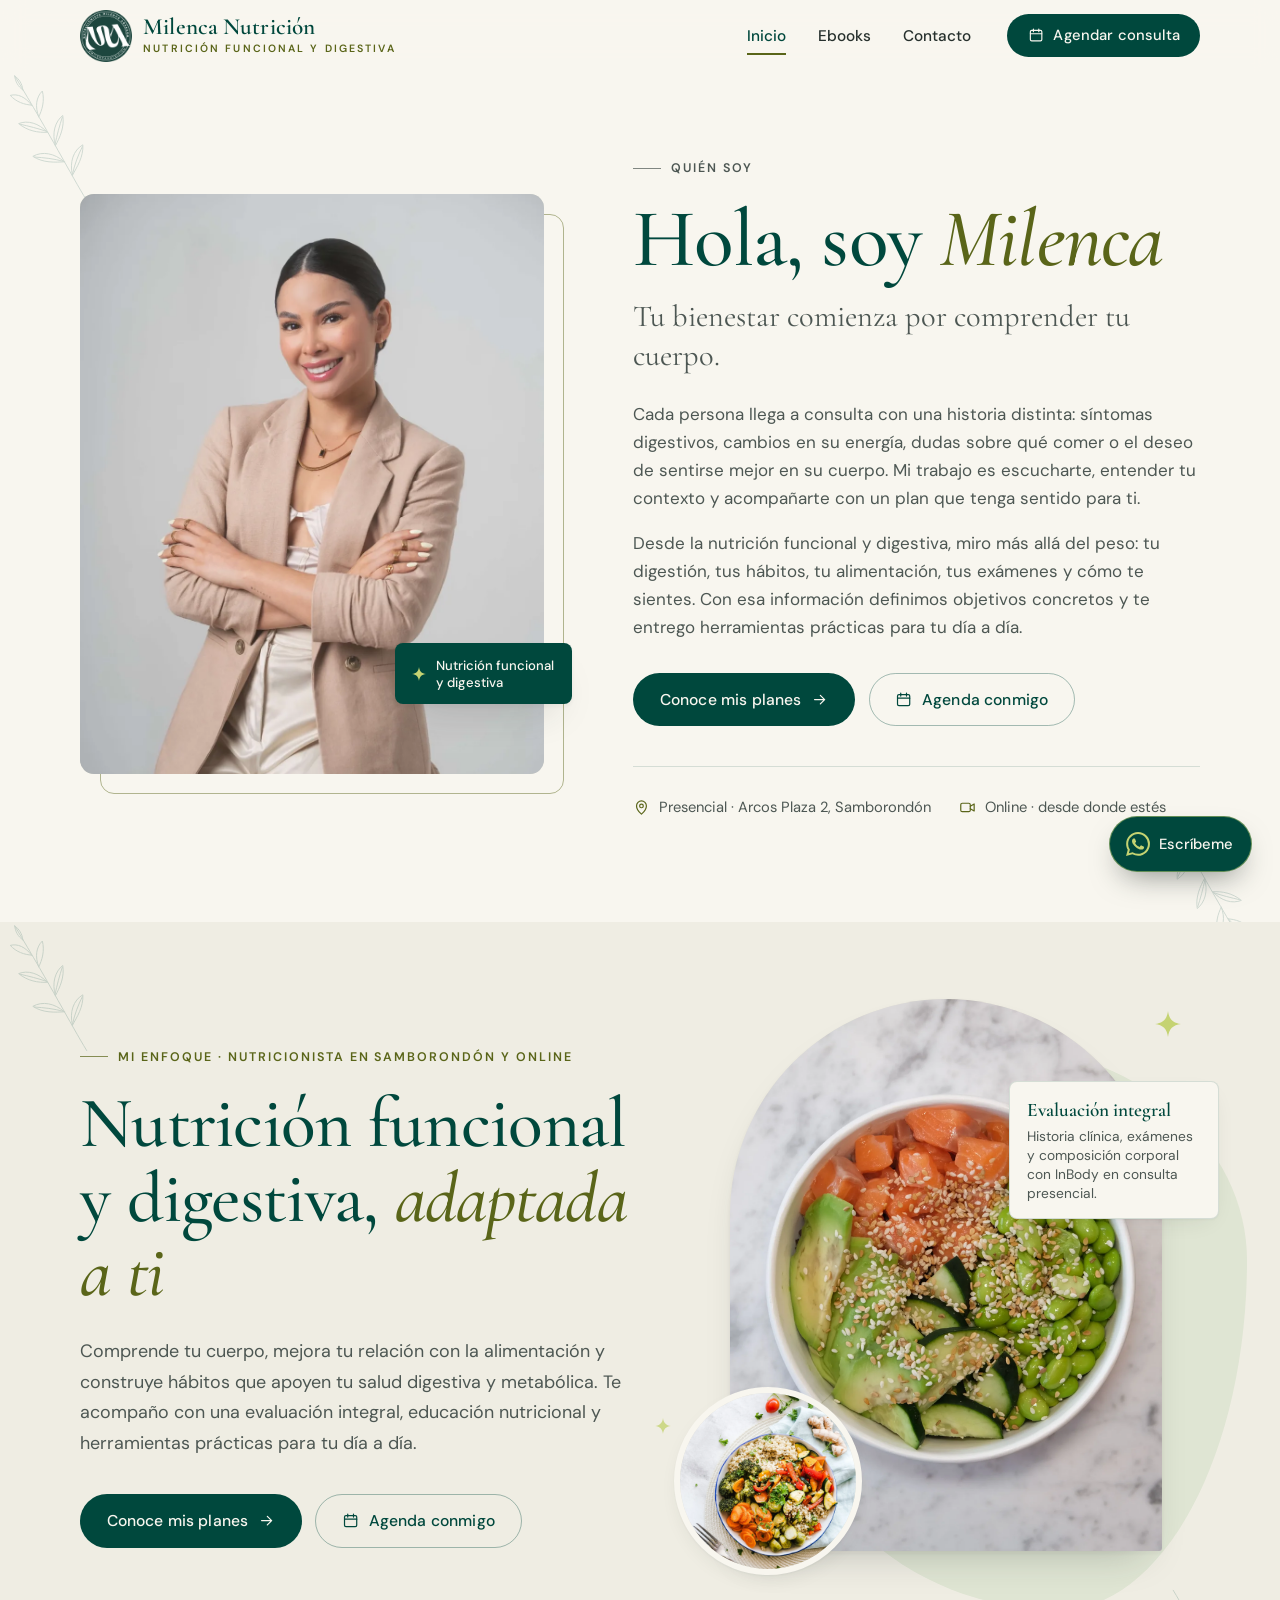
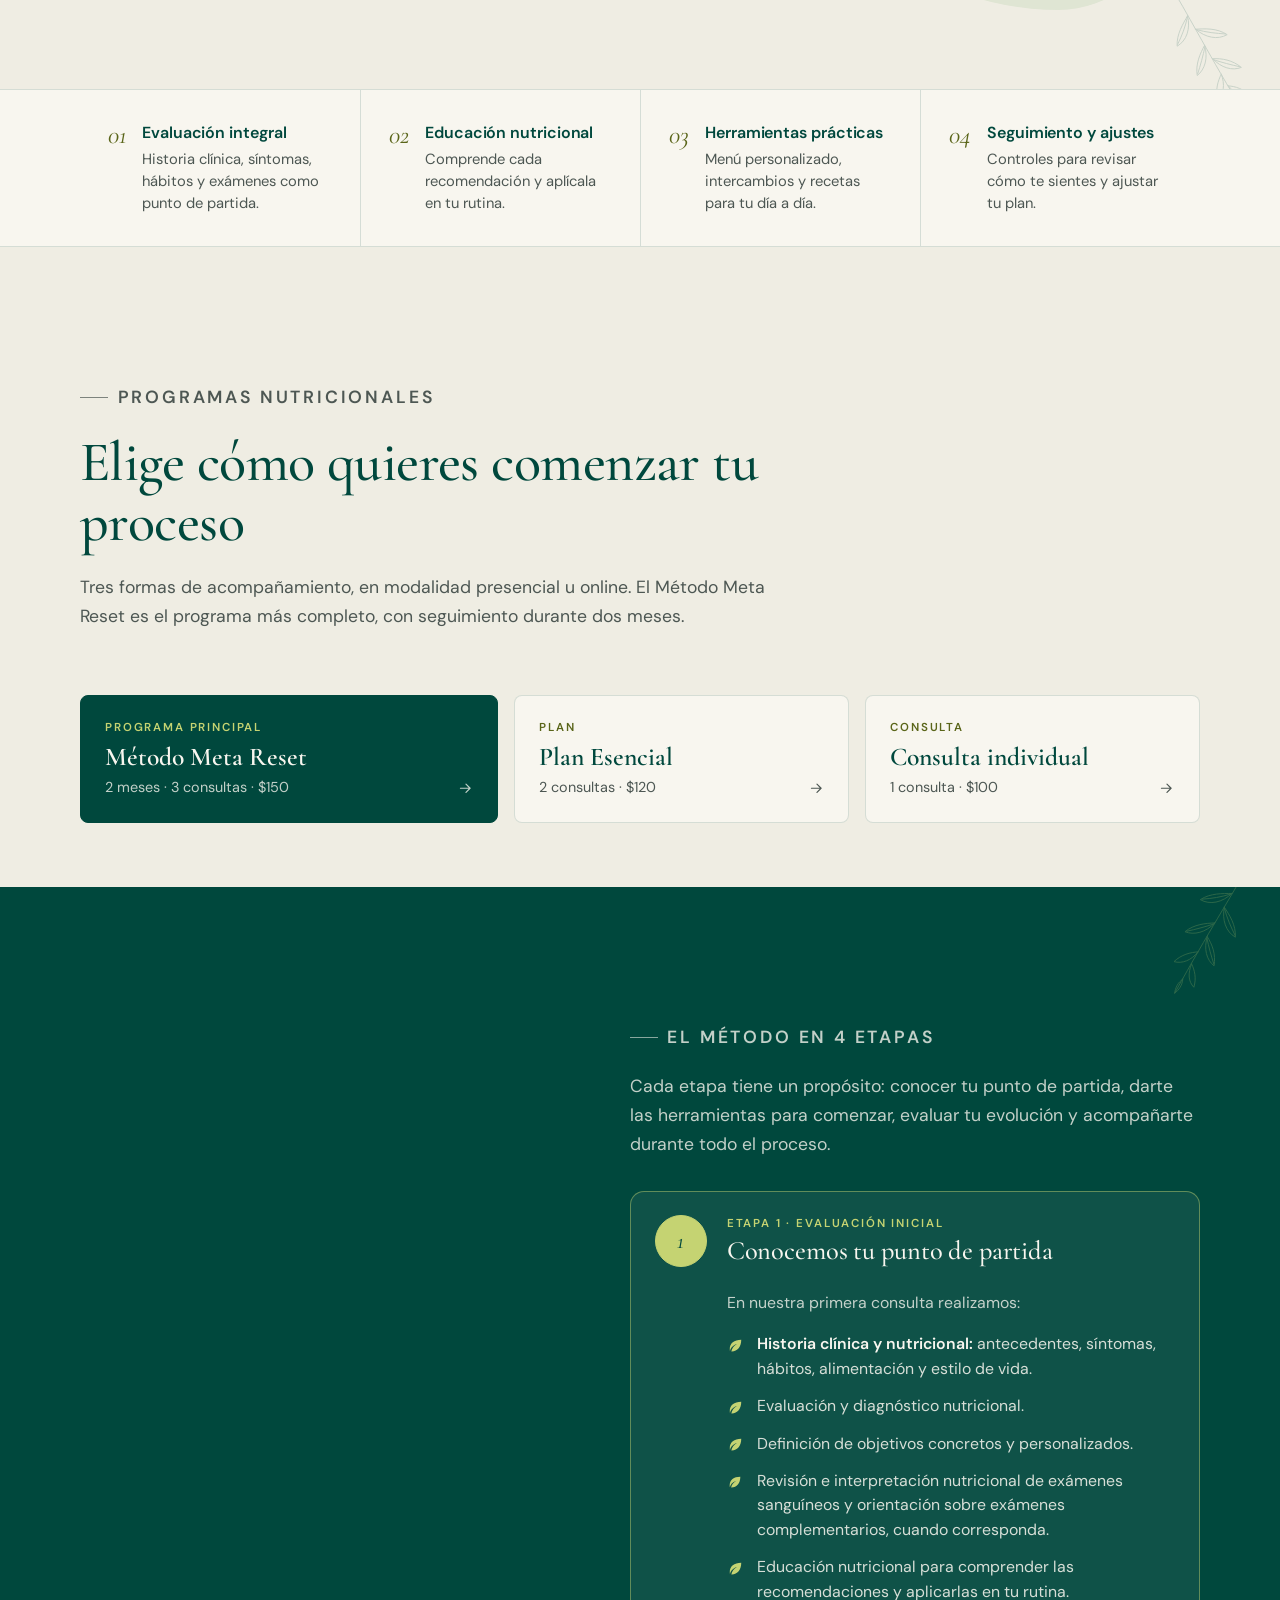
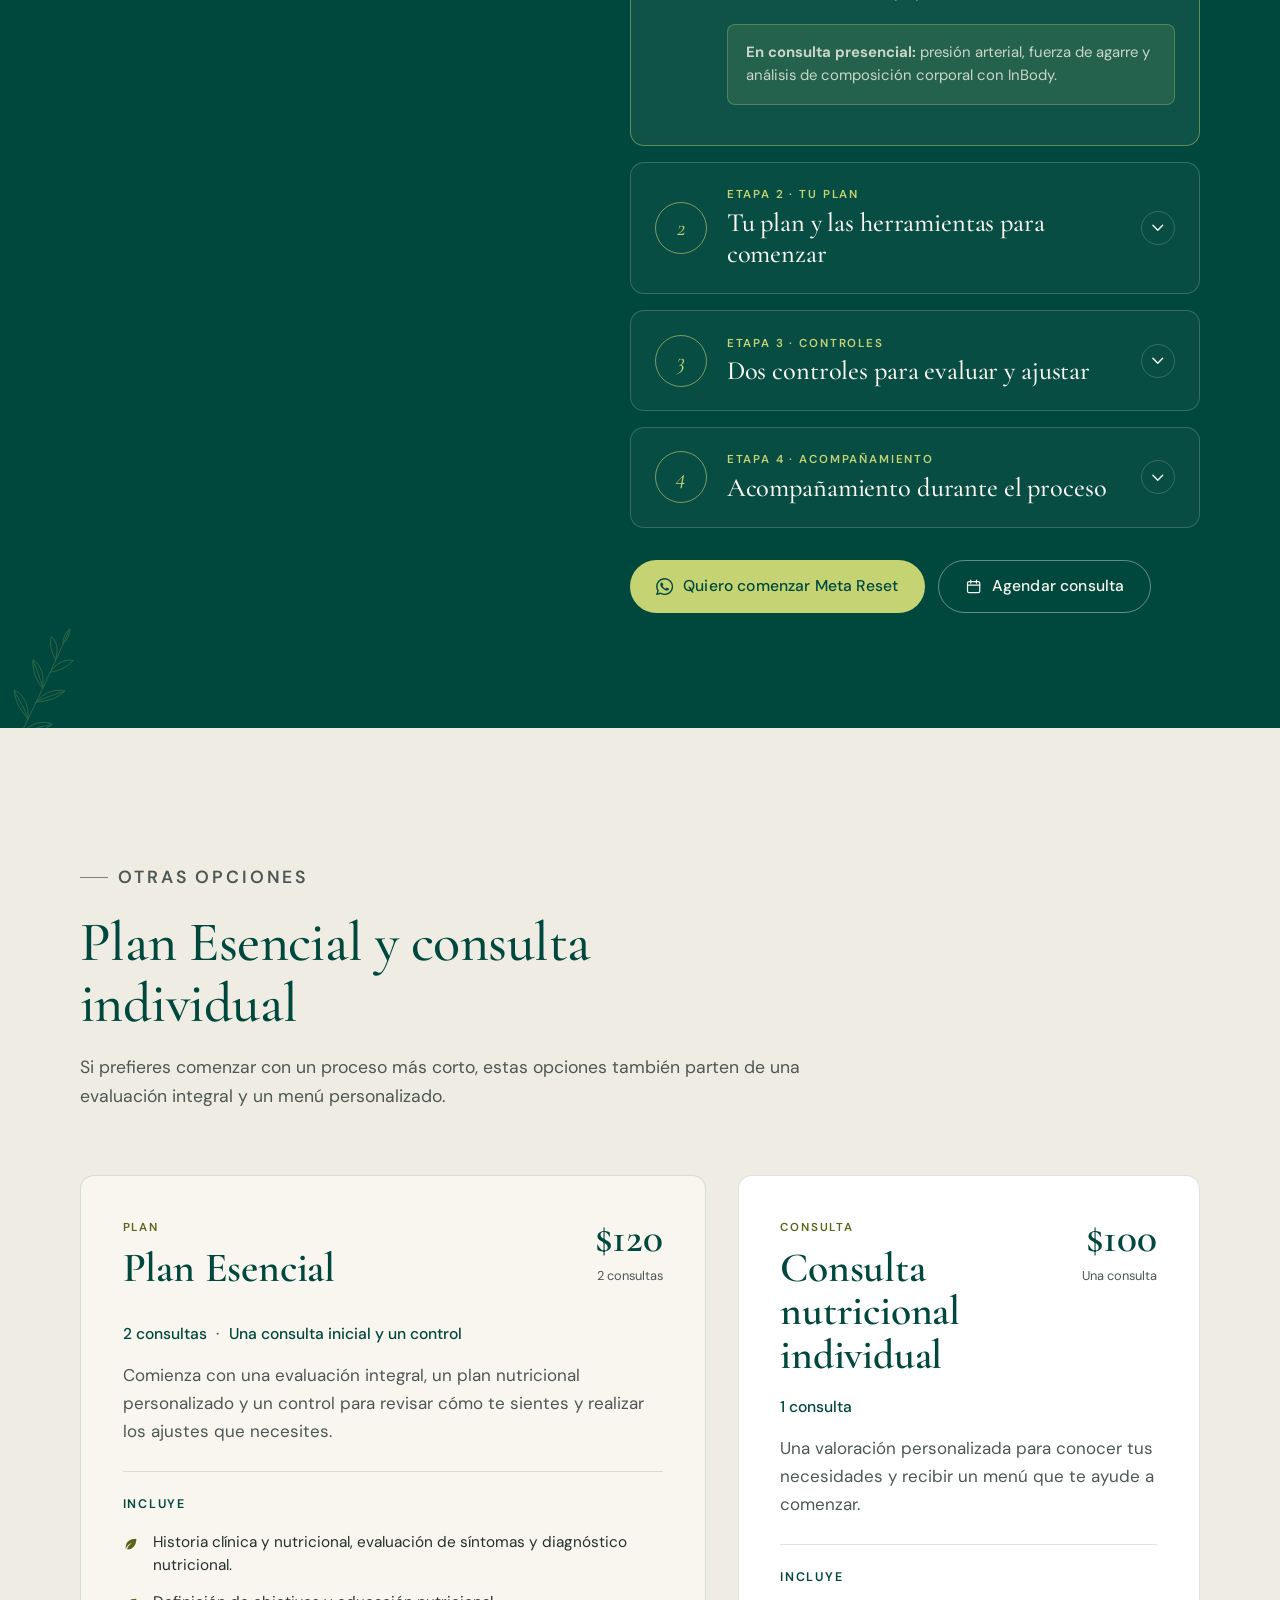
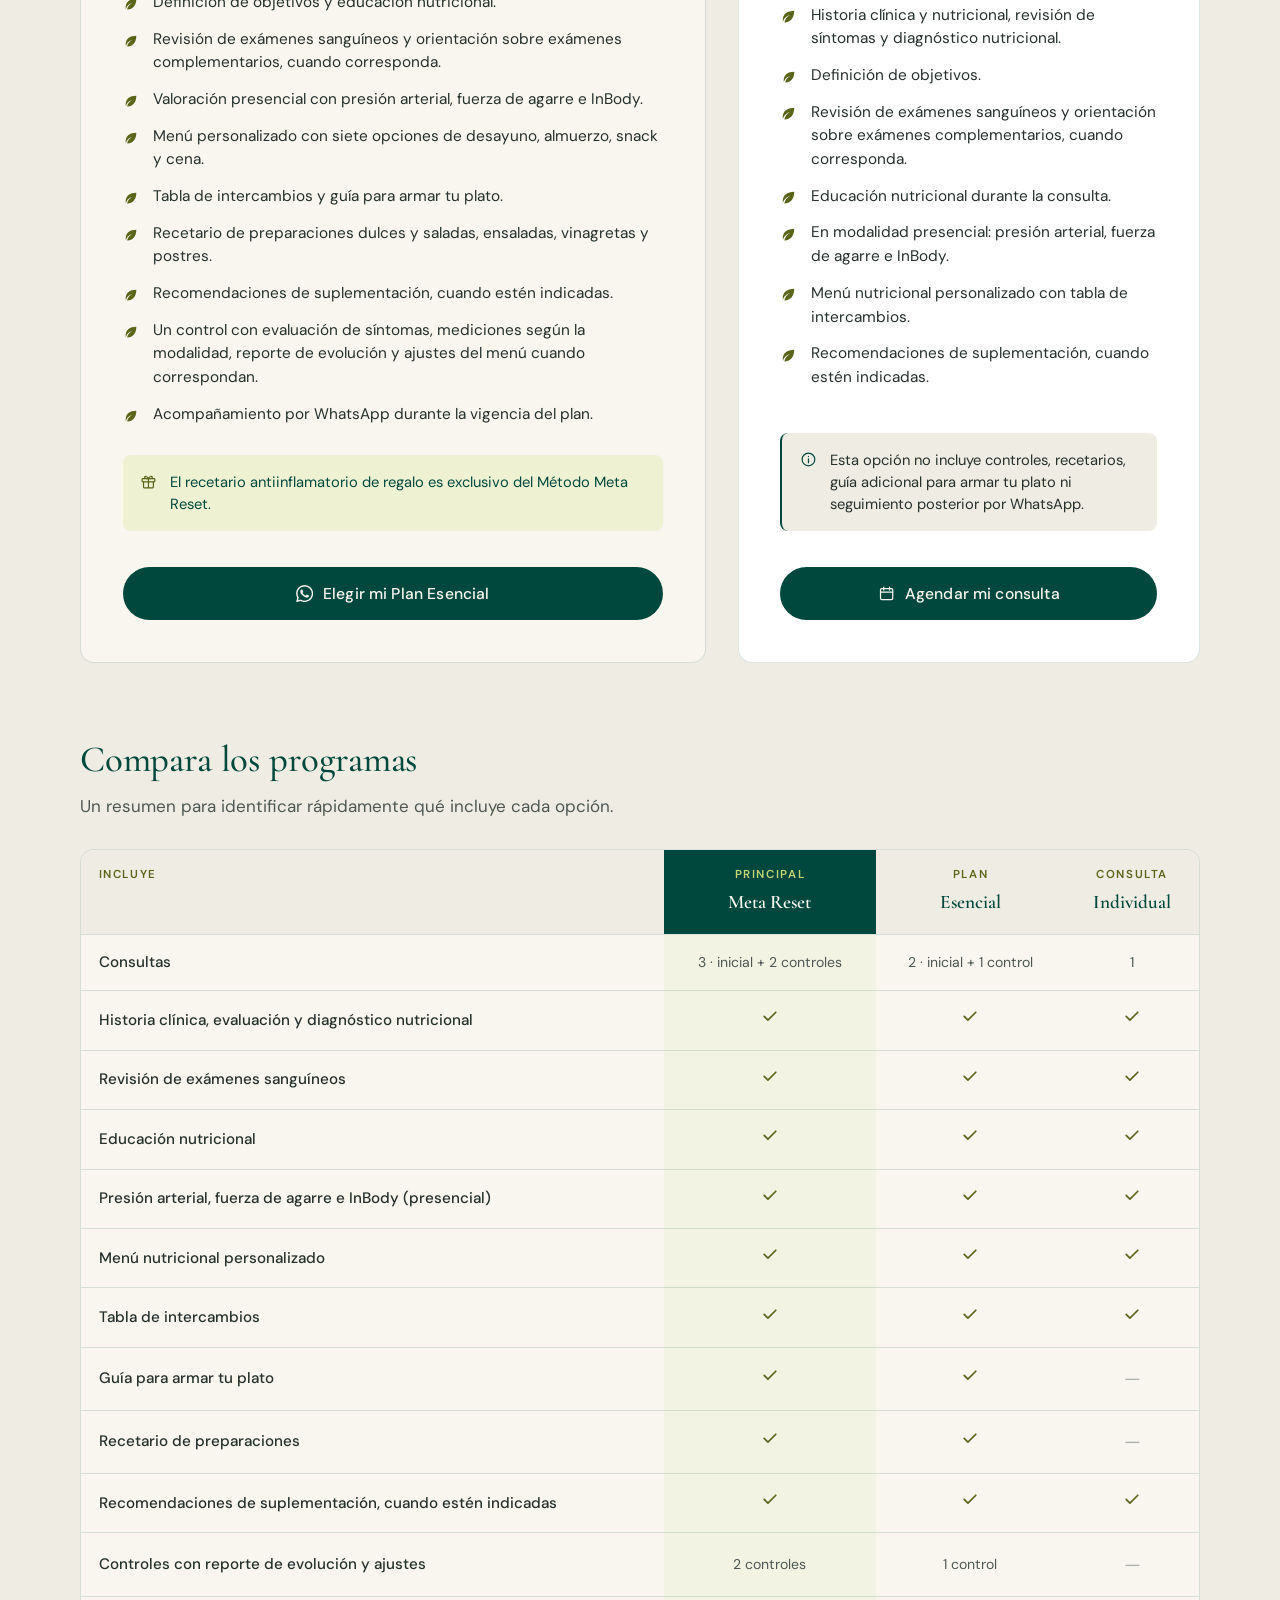
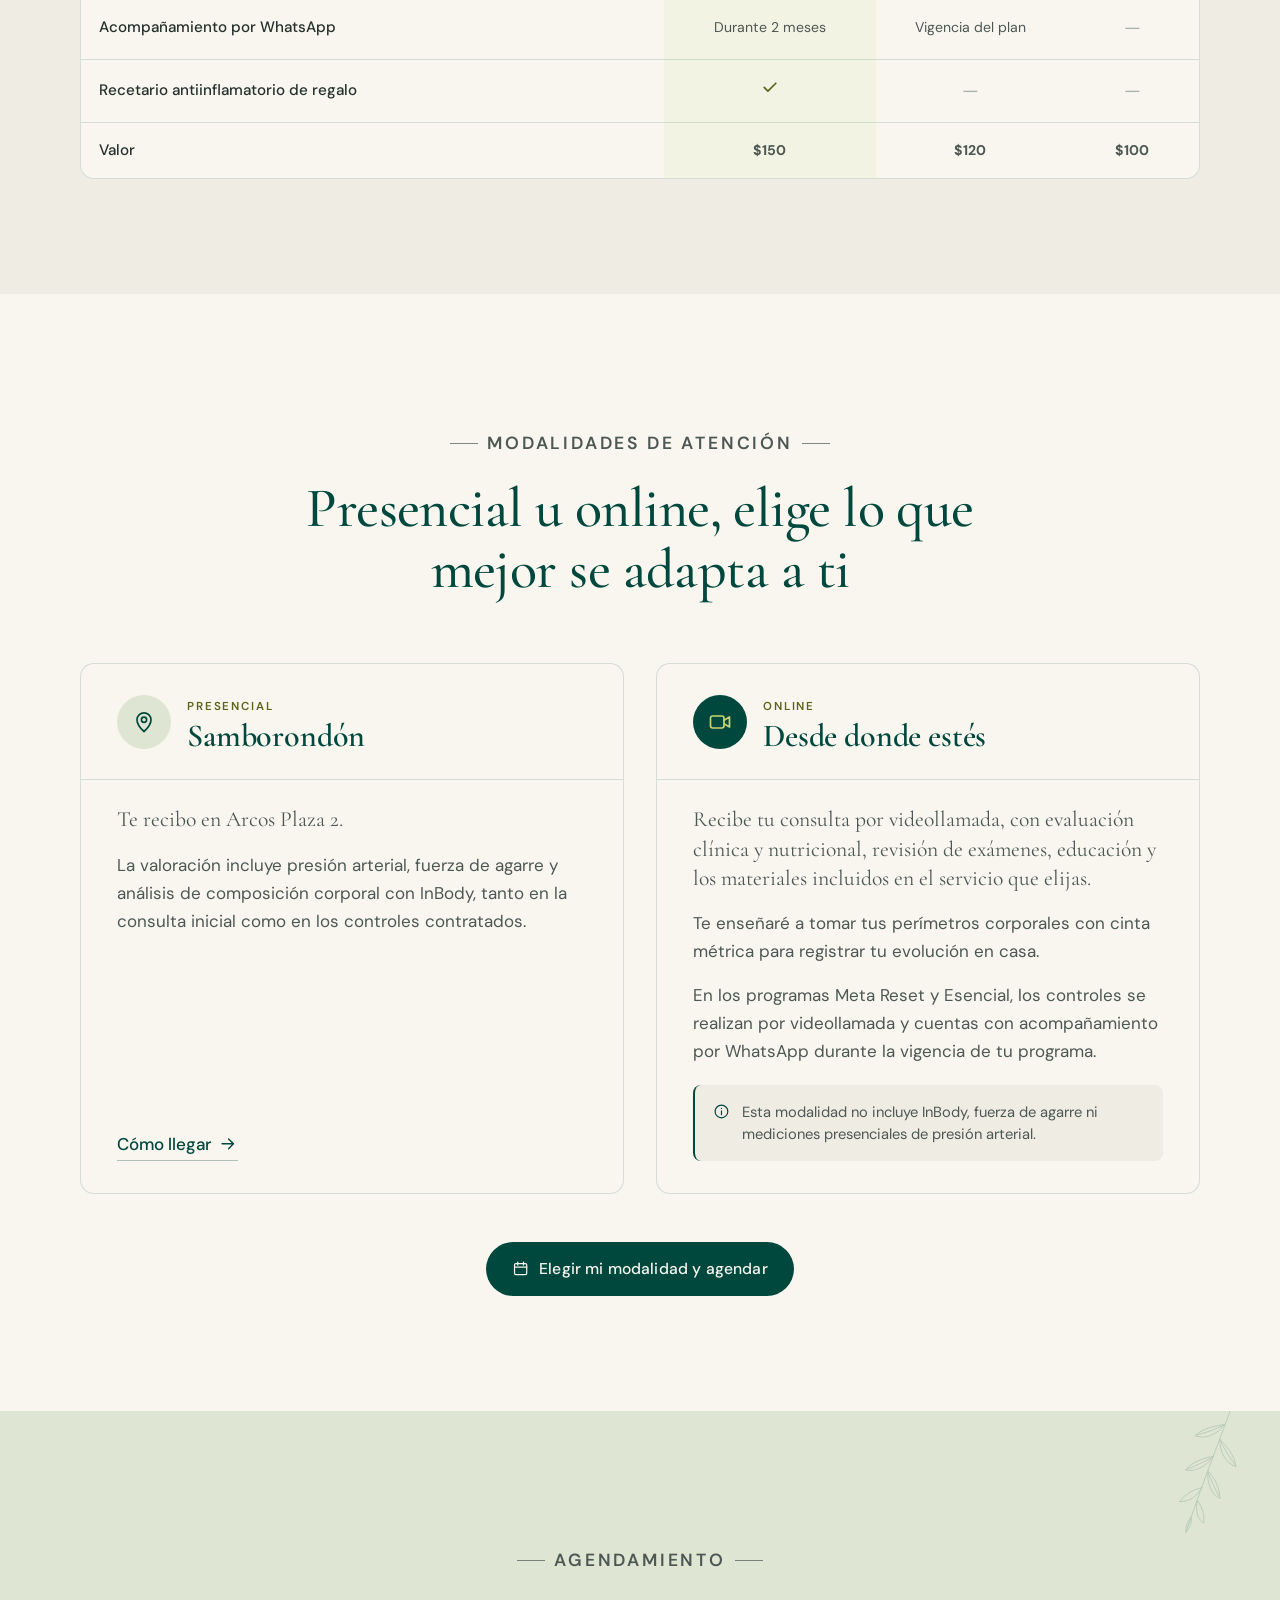
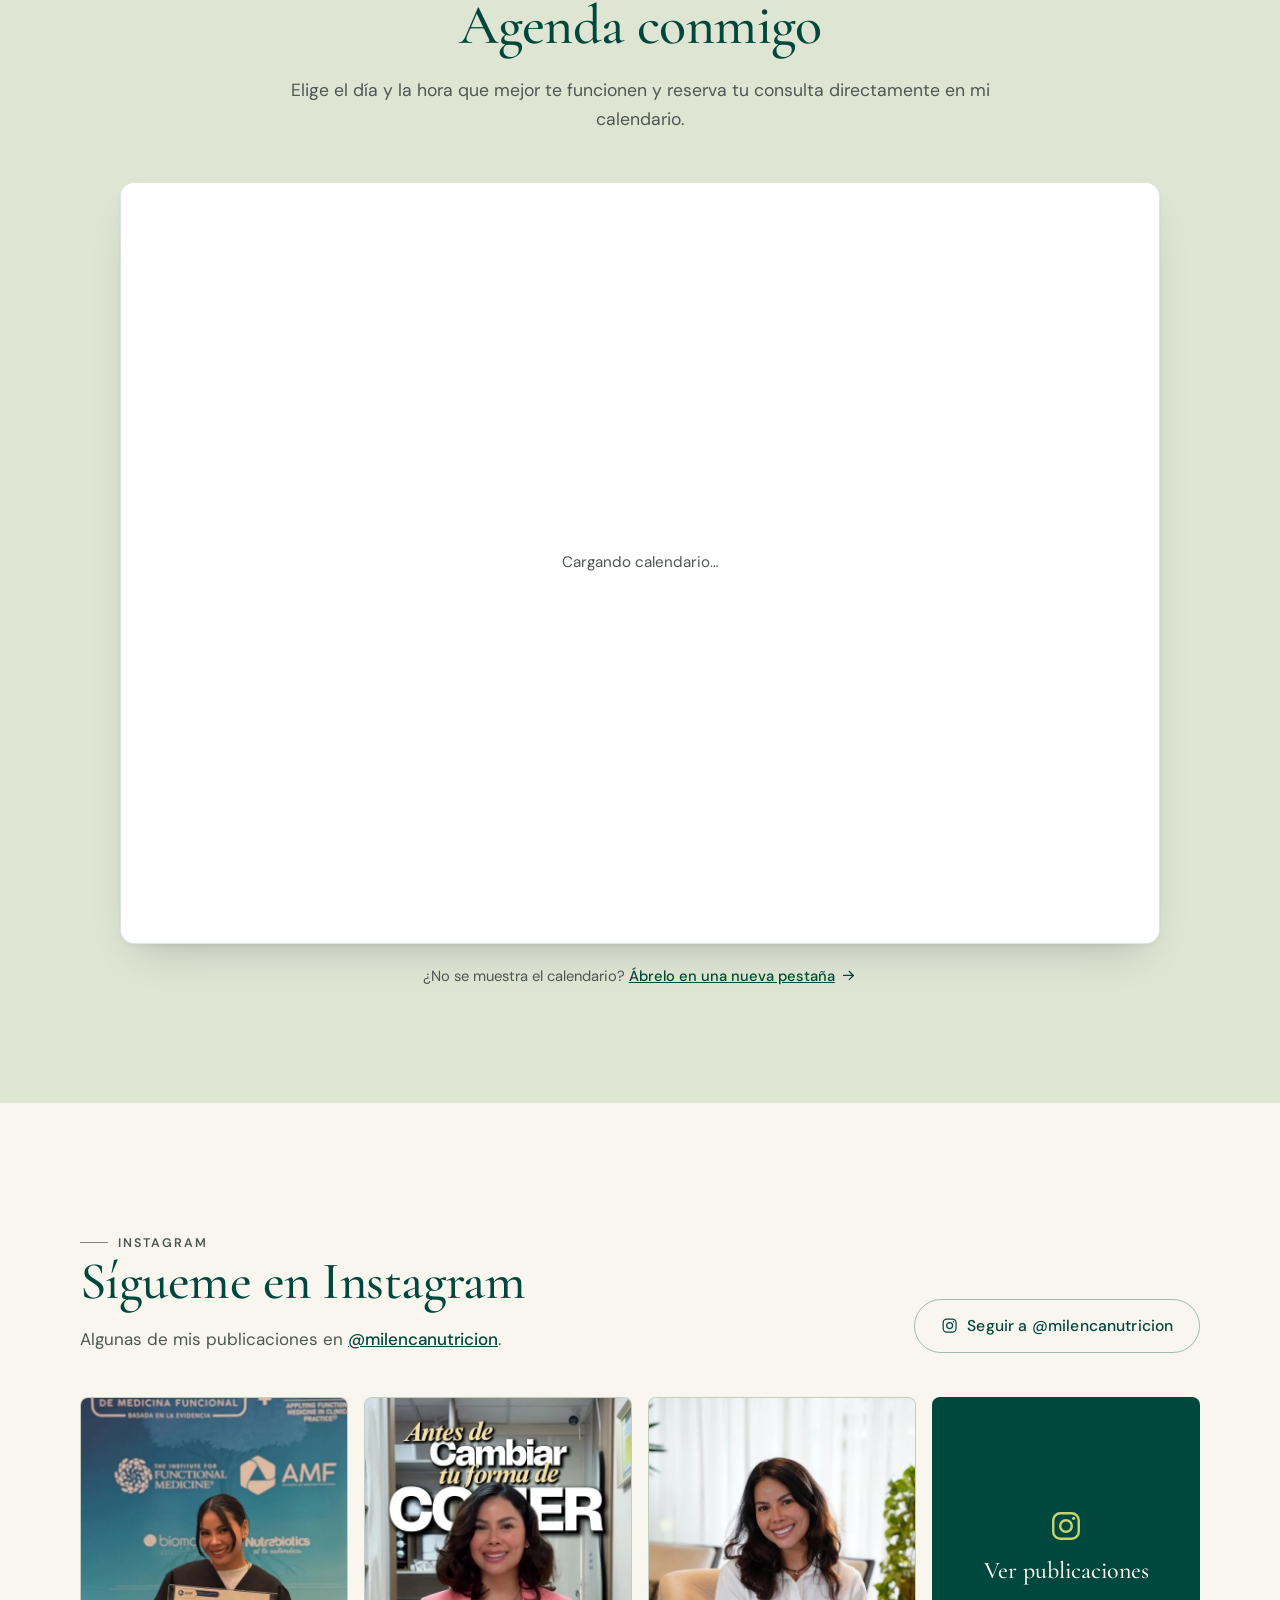
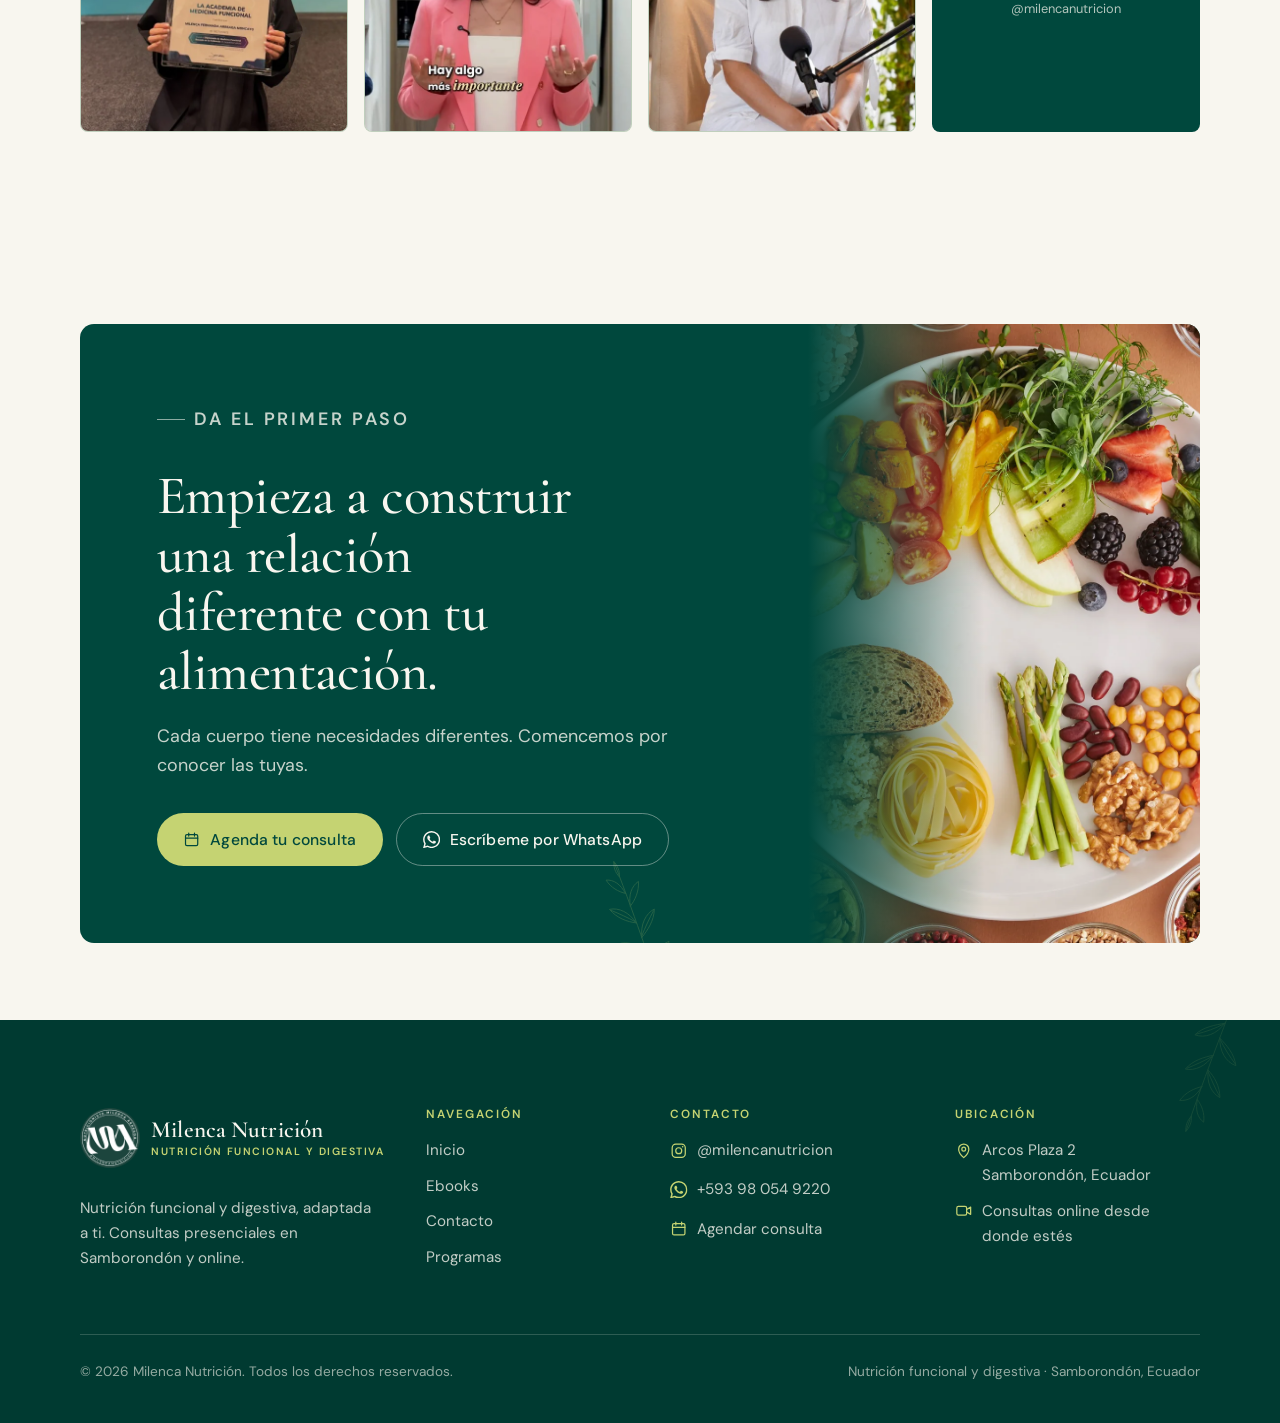
==== commit fdefe652: "Reemplazar inicio-cierre.webp por una foto nítida de alimentos La imagen del banner final estaba a 7" ====
--- a/index.html
+++ b/index.html
@@ -568,7 +568,7 @@
           </div>
         </div>
         <div class="cta-final__media">
-          <img src="assets/images/inicio-cierre.webp" width="720" height="720" loading="lazy" decoding="async"
+          <img src="assets/images/inicio-cierre.webp" width="1400" height="1400" loading="lazy" decoding="async"
                alt="Variedad de alimentos naturales: frutas, verduras, legumbres y frutos secos">
         </div>
       </div>
